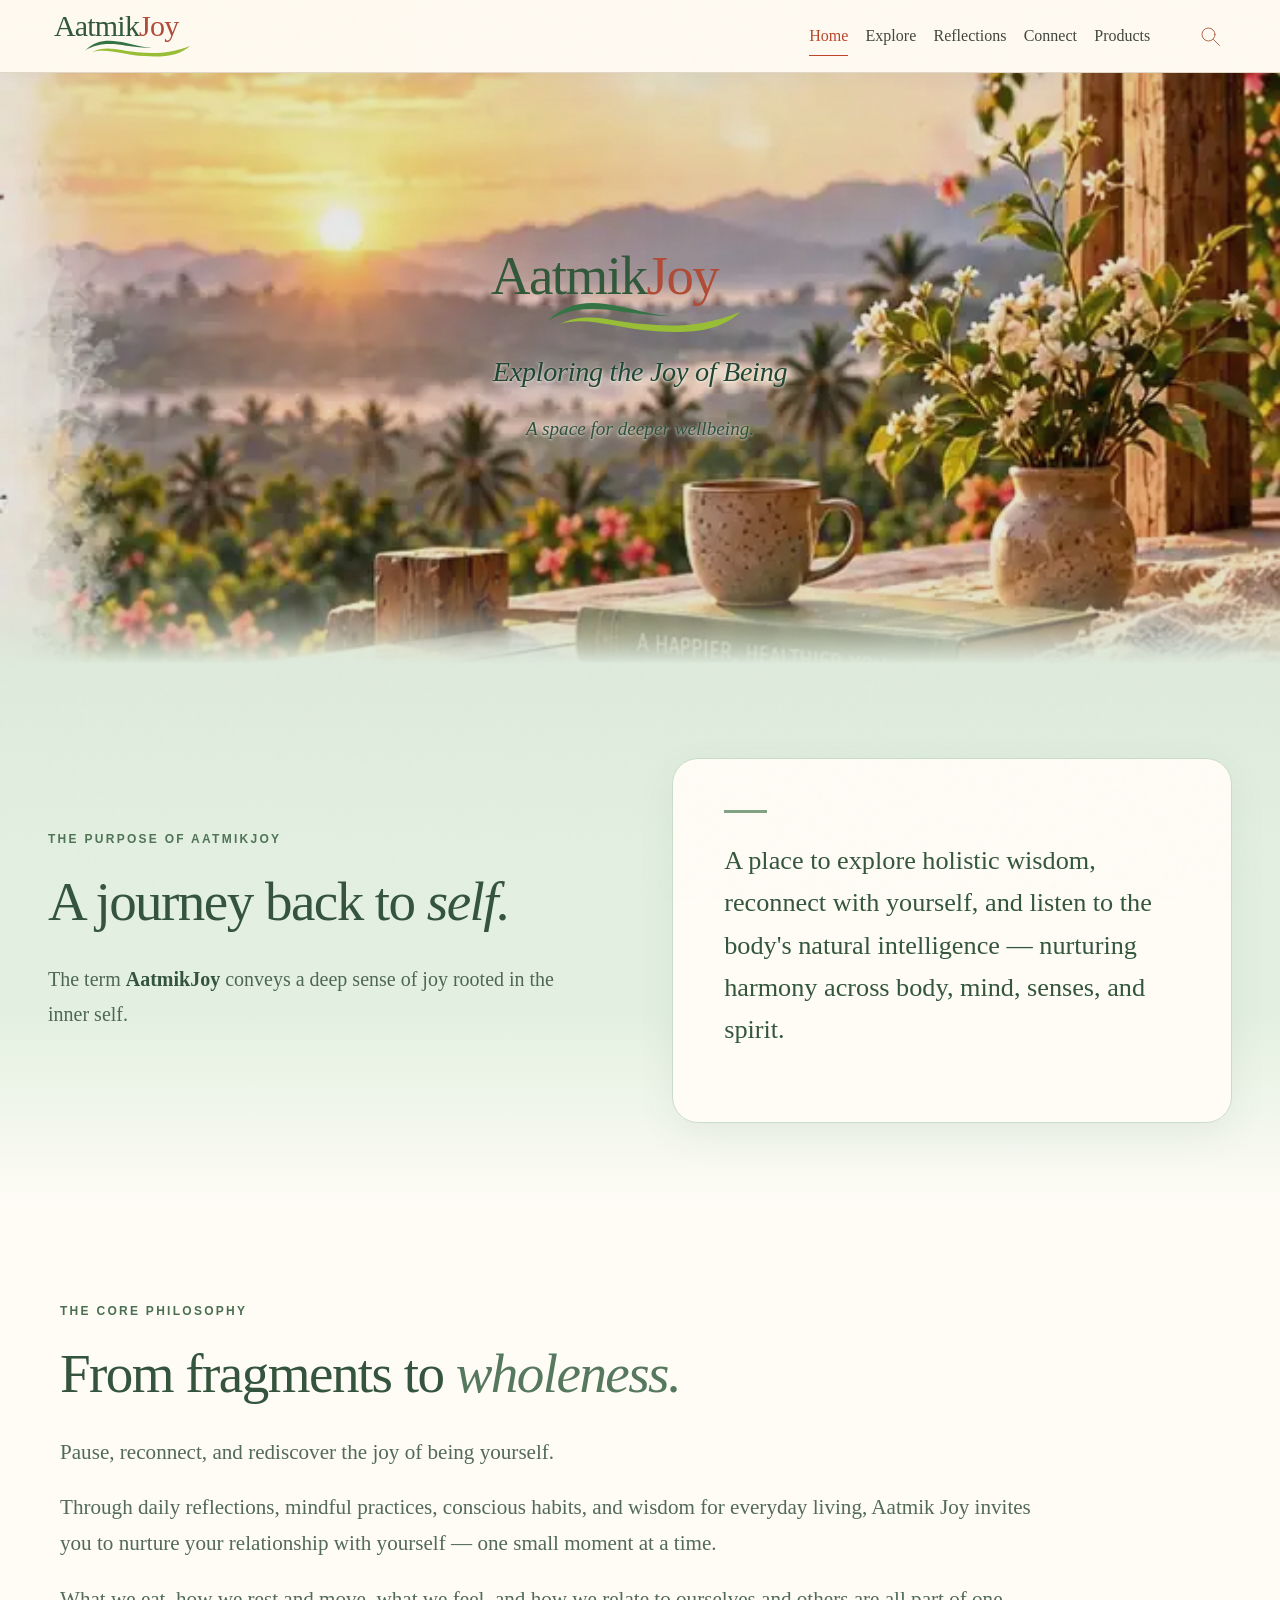
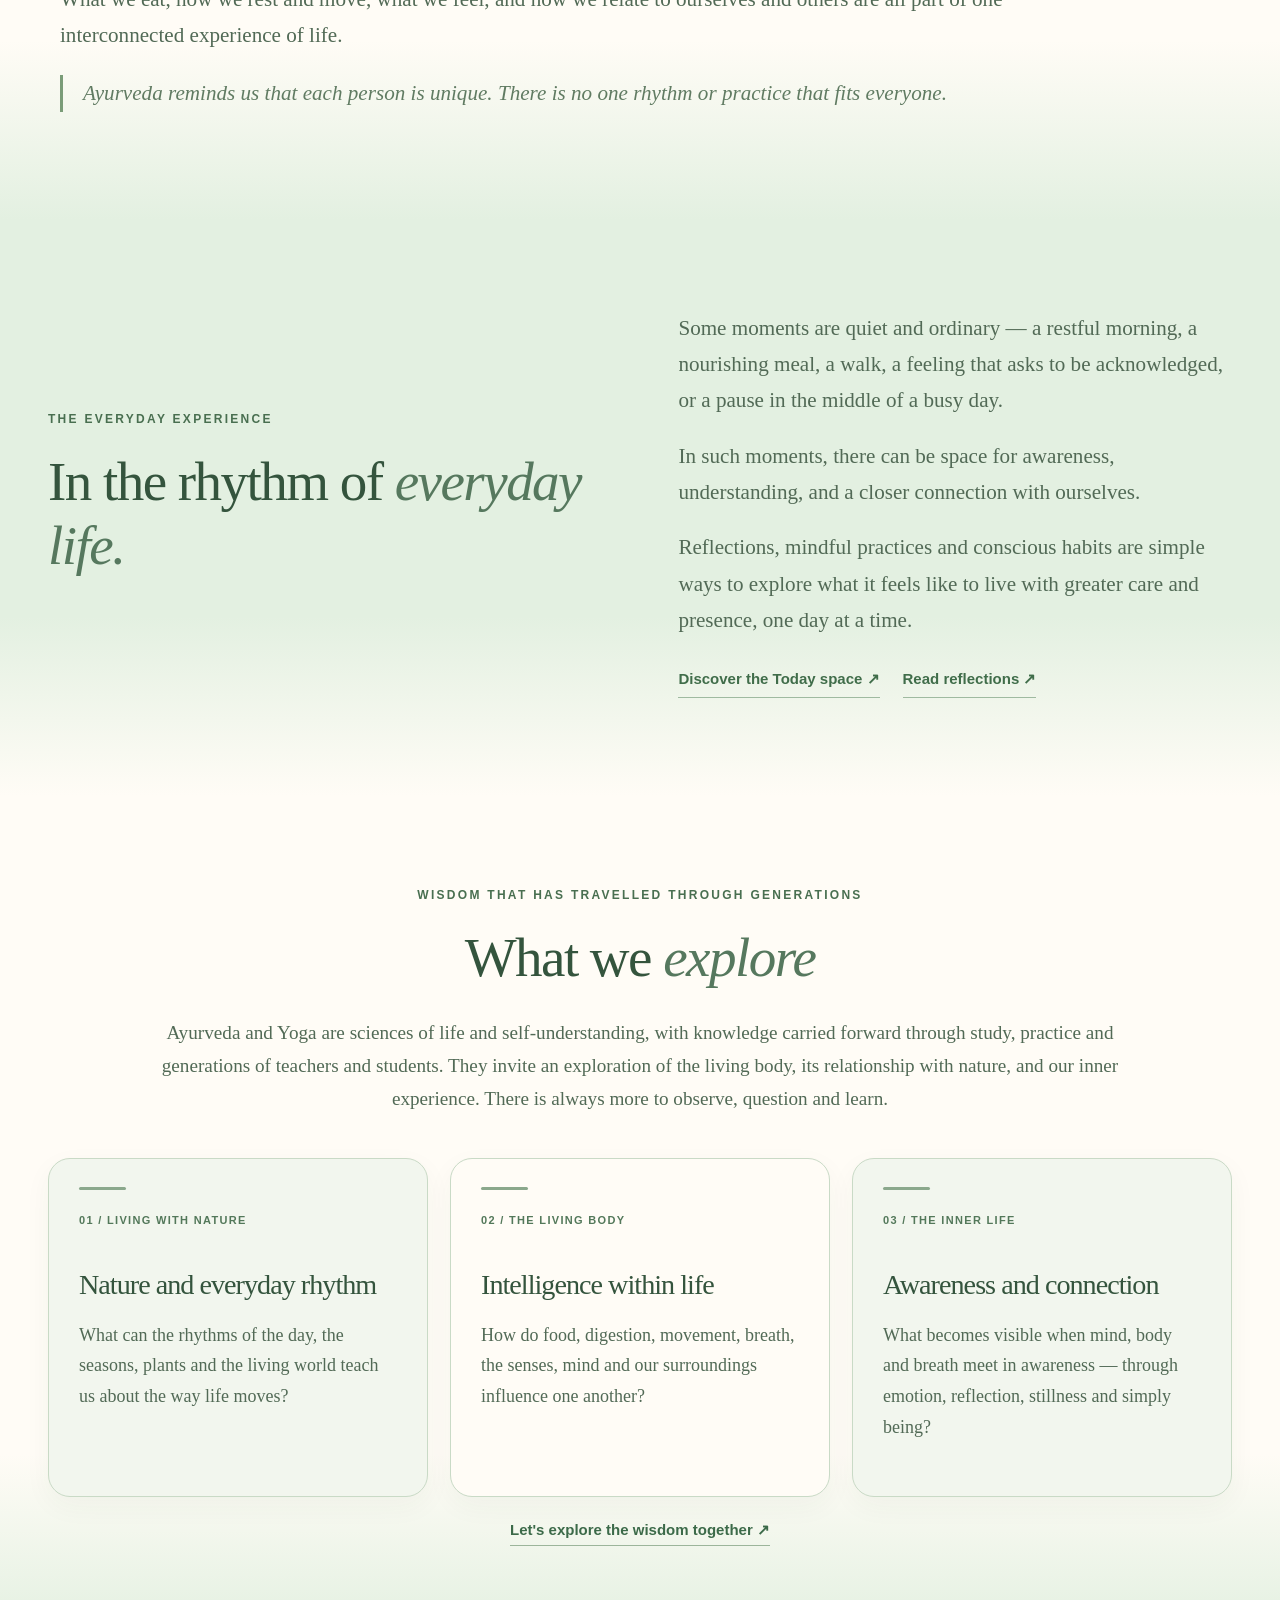
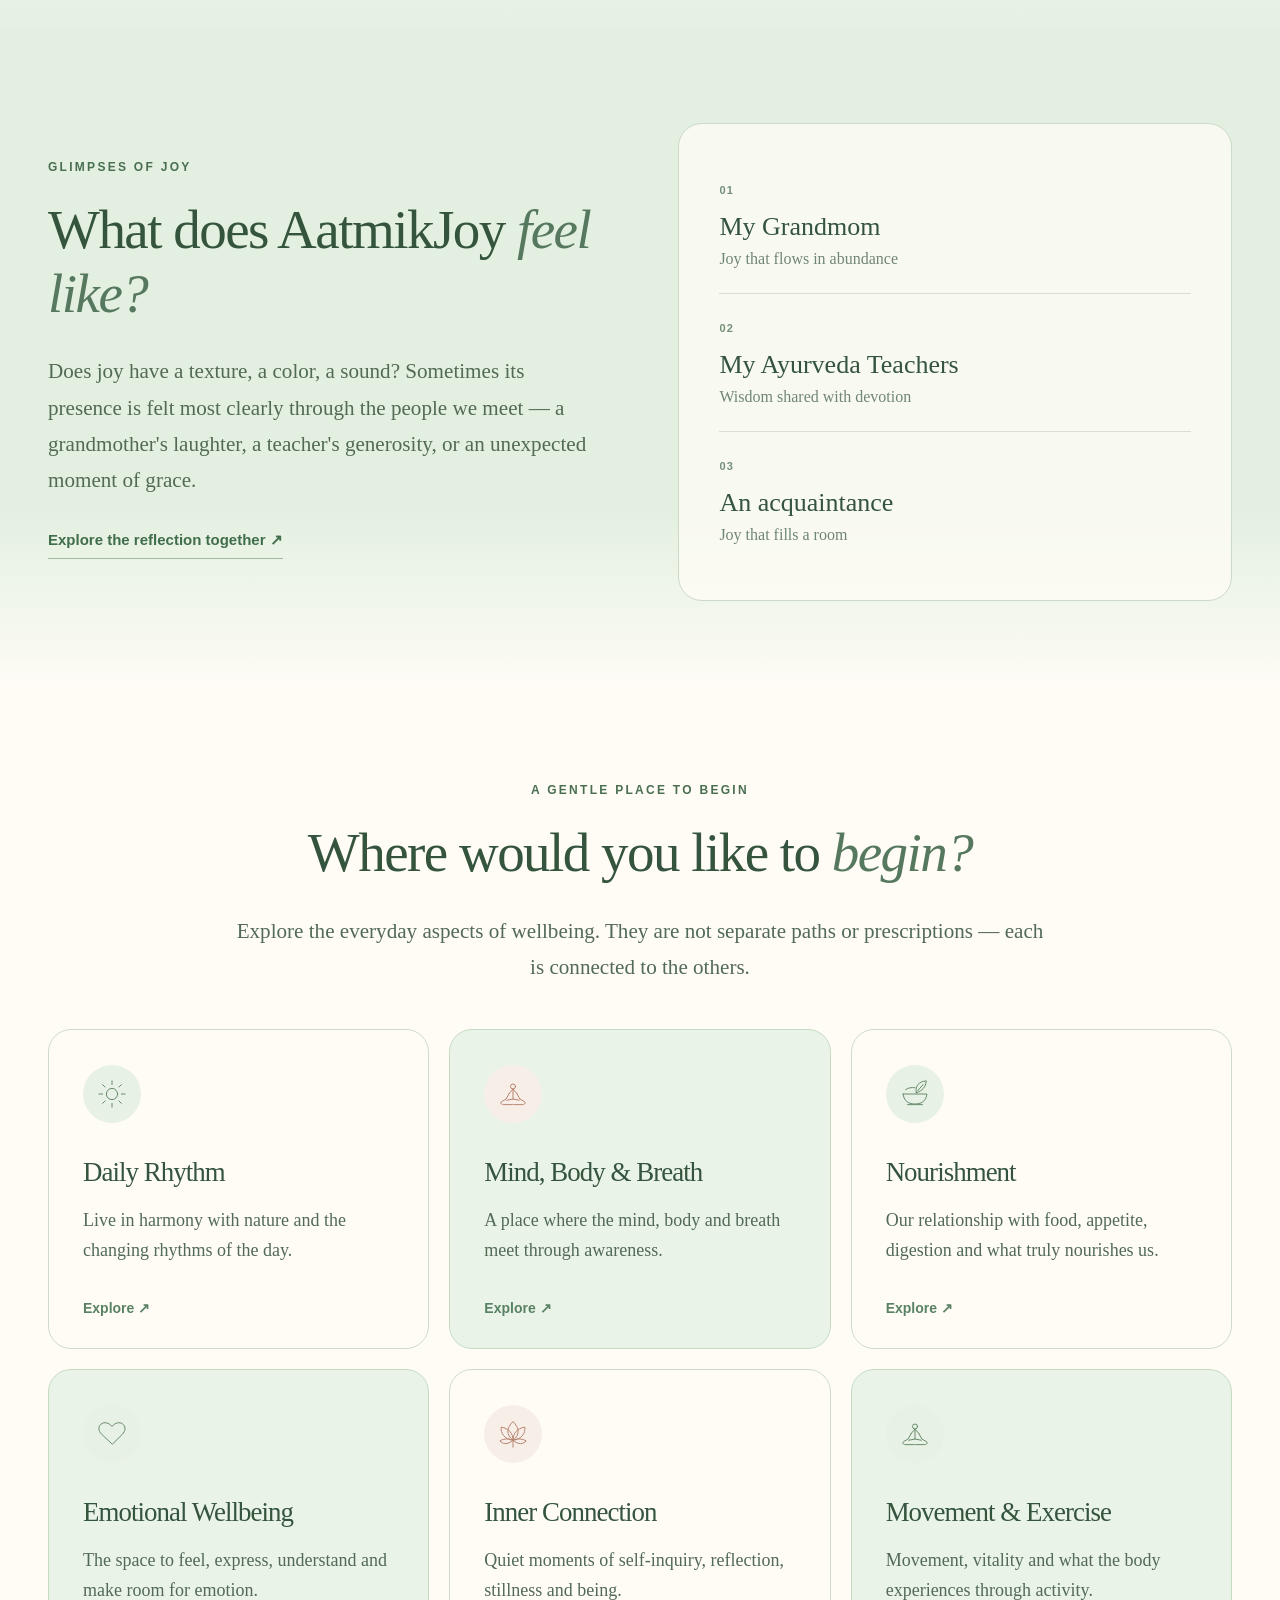
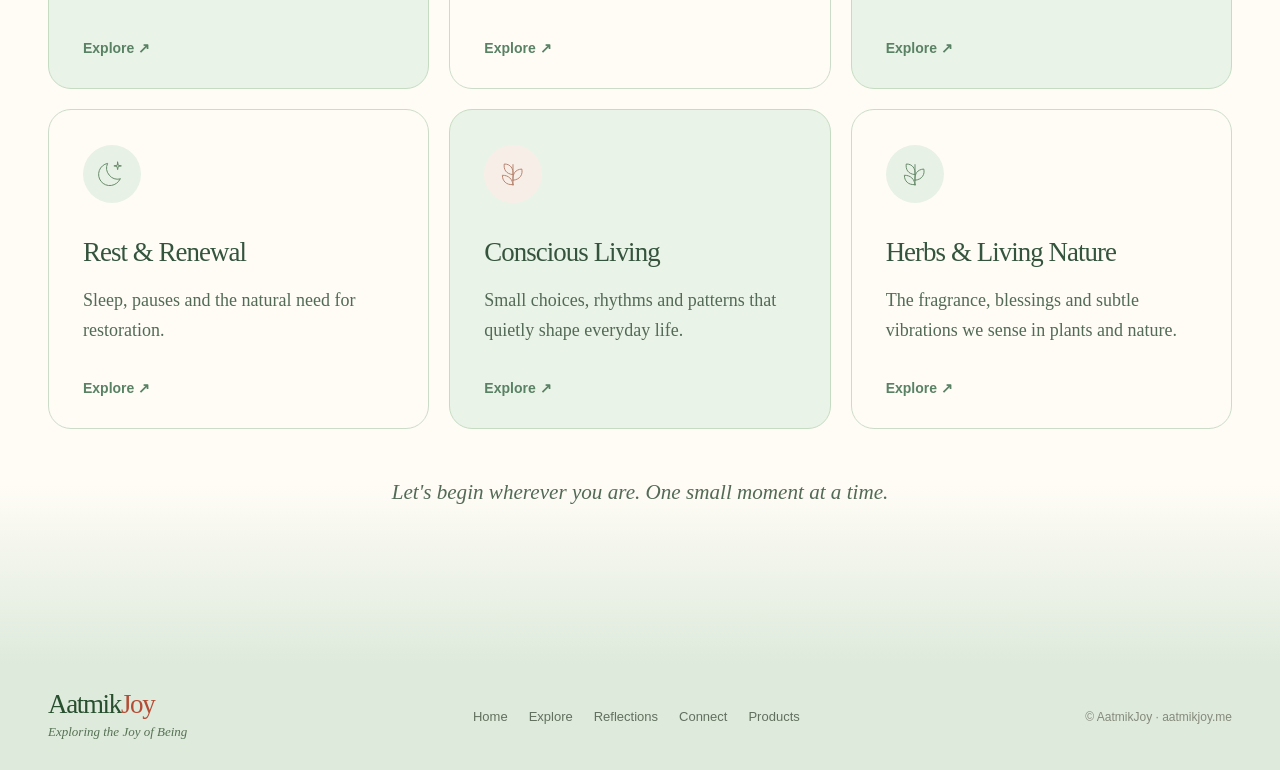
==== index.html @ 2cedde55 "Load balanced hero exposure and alternating cards in preview" ====
<!DOCTYPE html>

<html lang="en"><head>
<!-- Revision 3: original theme, spacious sections, gently softened imagery. --><meta charset="utf-8"/><meta content="width=device-width, initial-scale=1" name="viewport"/><meta content="#F1E6D8" name="theme-color"/><meta content="Aatmik Joy - Exploring the Joy of Being. Reflections and connections through Ayurveda, Yoga, nourishment, daily rhythm and inner inquiry." name="description"/><title>Aatmik Joy | Exploring the Joy of Being</title><link href="assets/images/aatmikjoy-symbol-bright.webp" rel="icon" type="image/webp"/><link href="assets/styles.css" rel="stylesheet"/><link href="assets/theme-warm.css" rel="stylesheet"/><link href="assets/today.css?v=studio-20261111-v1" rel="stylesheet"/><link href="assets/home-refresh.css" rel="stylesheet"/><link href="assets/editorial-v7.css?v=20261119-balanced-hero-alt-cards" rel="stylesheet"/>
</head>
<body><svg aria-hidden="true" class="svg-library" xmlns="http://www.w3.org/2000/svg"><defs><symbol id="i-sun" viewbox="0 0 48 48"><circle cx="24" cy="24" r="9"></circle><path d="M24 3v6m0 30v6M3 24h6m30 0h6M9 9l4 4m22 22 4 4M9 39l4-4m22-22 4-4"></path></symbol><symbol id="i-leaf" viewbox="0 0 48 48"><path d="M24 42V9m0 16c-12-1-15-9-14-17 10 0 15 7 14 17Zm0 9c12-1 16-10 14-18-10 1-15 7-14 18Zm0 7C13 42 7 35 7 26c10 0 16 6 17 15Z"></path></symbol><symbol id="i-yoga" viewbox="0 0 48 48"><circle cx="24" cy="12" r="4"></circle><path d="m18 23 6-7 6 7m-6-7v16m-6-9-5 9-7 4c-3 2-1 5 3 5h14m7-18 5 9 7 4c3 2 1 5-3 5H25m-11-7 10-2 10 2"></path></symbol><symbol id="i-food" viewbox="0 0 48 48"><path d="M5 24h38c-1 10-7 16-19 16S6 34 5 24Zm7 17h24M26 22c-2-11 4-18 16-19-1 10-6 16-16 19Zm2-3 9-10M9 17c4-3 10-4 15-3"></path></symbol><symbol id="i-heart" viewbox="0 0 48 48"><path d="M24 40 7 24C-5 11 13-2 24 12 35-2 53 11 41 24Z"></path></symbol><symbol id="i-lotus" viewbox="0 0 48 48"><path d="M24 34C12 25 14 14 24 4c10 10 12 21 0 30Zm0 0C10 33 4 22 5 13c12 2 19 9 19 21Zm0 0c14-1 20-12 19-21-12 2-19 9-19 21Zm0 0c-9 8-17 6-21 1 7-4 15-4 21-1Zm0 0c9 8 17 6 21 1-7-4-15-4-21-1Zm0 0v11"></path></symbol><symbol id="i-moon" viewbox="0 0 48 48"><path d="M37 32A18 18 0 0 1 17 7a18 18 0 1 0 20 25Z"></path><path d="m33 5 1 5 5 1-5 1-1 5-1-5-5-1 5-1Z"></path></symbol><symbol id="i-arrow" viewbox="0 0 48 48"><path d="M8 24h30M28 14l10 10-10 10"></path></symbol><symbol id="i-chevron" viewbox="0 0 48 48"><path d="m18 10 14 14-14 14"></path></symbol><symbol id="i-search" viewbox="0 0 48 48"><circle cx="21" cy="21" r="13"></circle><path d="m31 31 12 12"></path></symbol><symbol id="i-close" viewbox="0 0 48 48"><path d="m12 12 24 24M36 12 12 36"></path></symbol><symbol id="i-menu" viewbox="0 0 48 48"><path d="M7 13h34M7 24h34M7 35h34"></path></symbol><symbol id="i-check" viewbox="0 0 48 48"><path d="m10 25 9 9 20-20"></path></symbol><symbol id="i-user" viewbox="0 0 48 48"><circle cx="24" cy="14" r="8"></circle><path d="M7 43c0-12 6-19 17-19s17 7 17 19Z"></path></symbol><symbol id="i-form" viewbox="0 0 48 48"><path d="M11 4h20l8 8v32H11Zm19 0v10h9M18 22h14M18 29h14M18 36h9"></path></symbol><symbol id="i-mail" viewbox="0 0 48 48"><rect height="28" rx="4" width="38" x="5" y="10"></rect><path d="m6 13 18 14 18-14"></path></symbol><symbol id="i-lock" viewbox="0 0 48 48"><rect height="22" rx="4" width="28" x="10" y="21"></rect><path d="M16 21V13a8 8 0 0 1 16 0v8M24 30v6"></path></symbol><symbol id="i-book" viewbox="0 0 48 48"><path d="M24 12C17 6 9 6 4 8v30c8-2 14-1 20 4 6-5 12-6 20-4V8c-5-2-13-2-20 4Zm0 0v30"></path></symbol><symbol id="i-external" viewbox="0 0 48 48"><path d="M27 6h15v15M42 6 22 26M21 8H9v32h32V28"></path></symbol><symbol id="i-info" viewbox="0 0 48 48"><circle cx="24" cy="24" r="19"></circle><path d="M24 22v12M24 14v1"></path></symbol><symbol id="i-logout" viewbox="0 0 48 48"><path d="M20 7H8v34h12M17 24h26M33 14l10 10-10 10"></path></symbol></defs></svg><a class="skip-link" href="#main-content">Skip to content</a>
<header class="site-header"><div class="header-inner wrap"><a aria-label="AatmikJoy, home" class="brand brand-exact" href="#/home"><img alt="AatmikJoy" height="171" src="assets/images/aatmikjoy-wordmark-waves.svg" width="530"/></a><nav aria-label="Main navigation" class="primary-nav" id="primary-nav">
<a aria-current="page" data-nav="home" href="#/home">Home</a>

<a data-nav="explore" href="#/explore">Explore</a>
<a data-nav="reflections" href="#/reflections">Reflections</a>
<a data-nav="connect" href="#/connect">Connect</a>
<a data-nav="products" href="#/products">Products</a>

</nav><div class="header-actions"><button aria-label="Search website" class="icon-button" id="open-site-search"><svg aria-hidden="true" class="icon" viewbox="0 0 48 48"><use href="#i-search"></use></svg></button><button aria-controls="primary-nav" aria-expanded="false" aria-label="Open menu" class="icon-button menu-toggle" id="menu-toggle"><svg aria-hidden="true" class="icon" viewbox="0 0 48 48"><use href="#i-menu"></use></svg></button></div></div></header>
<main id="main-content" tabindex="-1">
<section class="page" data-page="home" id="page-home">
<div class="home-hero home-purpose-hero home-v8-hero"><div class="hero-scene" role="img" aria-label="Watercolor sunrise above hills, flowers and plants by an open veranda"></div><div class="wrap hero-layout"><div class="hero-copy aj-centered-hero"><img class="aj-hero-logo" src="assets/images/aatmikjoy-wordmark-waves.svg" alt="AatmikJoy" width="530" height="171"/><h1 class="new-home-headline" tabindex="-1">Exploring the Joy of Being</h1><p class="hero-description">A space for deeper wellbeing.</p></div></div></div>
<section aria-labelledby="home-purpose-title" class="home-v8-intent aj-home-chapter"><div class="wrap home-v8-intent-layout"><div class="home-v8-intent-heading"><p class="eyebrow">THE PURPOSE OF AATMIKJOY</p><h2 id="home-purpose-title">A journey back to <em>self.</em></h2><p class="aj-purpose-definition">The term <strong>AatmikJoy</strong> conveys a deep sense of joy rooted in the inner self.</p></div><div class="home-v8-statement"><p class="home-v8-purpose-quote">A place to explore holistic wisdom, reconnect with yourself, and listen to the body's natural intelligence — nurturing harmony across body, mind, senses, and spirit.</p></div></div></section>
<section aria-labelledby="home-wholeness-title" class="home-v9-philosophy aj-home-chapter"><div class="wrap home-v9-panel-wrap"><article class="home-v9-panel"><p class="eyebrow">THE CORE PHILOSOPHY</p><h2 id="home-wholeness-title">From fragments to <em>wholeness.</em></h2><p>Pause, reconnect, and rediscover the joy of being yourself.</p><p>Through daily reflections, mindful practices, conscious habits, and wisdom for everyday living, Aatmik Joy invites you to nurture your relationship with yourself — one small moment at a time.</p><p>What we eat, how we rest and move, what we feel, and how we relate to ourselves and others are all part of one interconnected experience of life.</p><p class="home-chapter-note">Ayurveda reminds us that each person is unique. There is no one rhythm or practice that fits everyone.</p></article></div></section>
<section aria-labelledby="home-everyday-title" class="aj-home-everyday aj-home-chapter"><div class="wrap aj-everyday-layout"><div><p class="eyebrow">THE EVERYDAY EXPERIENCE</p><h2 id="home-everyday-title">In the rhythm of <em>everyday life.</em></h2></div><div class="aj-everyday-copy"><p>Some moments are quiet and ordinary — a restful morning, a nourishing meal, a walk, a feeling that asks to be acknowledged, or a pause in the middle of a busy day.</p><p>In such moments, there can be space for awareness, understanding, and a closer connection with ourselves.</p><p>Reflections, mindful practices and conscious habits are simple ways to explore what it feels like to live with greater care and presence, one day at a time.</p><a class="subtle-text-link" href="#/products">Discover the Today space ↗</a><a class="subtle-text-link" href="#/reflections">Read reflections ↗</a></div></div></section>
<section aria-labelledby="home-wisdom-title" class="home-v8-themes aj-home-chapter aj-wisdom-panels"><div class="wrap"><div class="home-v8-themes-heading"><p class="eyebrow">WISDOM THAT HAS TRAVELLED THROUGH GENERATIONS</p><h2 id="home-wisdom-title">What we <em>explore</em></h2><p>Ayurveda and Yoga are sciences of life and self-understanding, with knowledge carried forward through study, practice and generations of teachers and students. They invite an exploration of the living body, its relationship with nature, and our inner experience. There is always more to observe, question and learn.</p></div><div class="home-v8-themes-grid aj-wisdom-grid">
<article class="home-v8-theme"><span class="home-v8-theme-number">01 / LIVING WITH NATURE</span><h3>Nature and everyday rhythm</h3><p>What can the rhythms of the day, the seasons, plants and the living world teach us about the way life moves?</p></article>
<article class="home-v8-theme"><span class="home-v8-theme-number">02 / THE LIVING BODY</span><h3>Intelligence within life</h3><p>How do food, digestion, movement, breath, the senses, mind and our surroundings influence one another?</p></article>
<article class="home-v8-theme"><span class="home-v8-theme-number">03 / THE INNER LIFE</span><h3>Awareness and connection</h3><p>What becomes visible when mind, body and breath meet in awareness — through emotion, reflection, stillness and simply being?</p></article>
</div><div class="aj-wisdom-next"><a href="#/explore">Let's explore the wisdom together ↗</a></div></div></section>
<section aria-labelledby="home-glimpses-title" class="aj-home-glimpses aj-home-chapter"><div class="wrap aj-glimpses-layout"><div><p class="eyebrow">GLIMPSES OF JOY</p><h2 id="home-glimpses-title">What does AatmikJoy <em>feel like?</em></h2><p>Does joy have a texture, a color, a sound? Sometimes its presence is felt most clearly through the people we meet — a grandmother's laughter, a teacher's generosity, or an unexpected moment of grace.</p><a class="subtle-text-link" href="reflections/what-is-aatmikjoy/">Explore the reflection together ↗</a></div><div class="aj-glimpses-mini"><div><span>01</span><p>My Grandmom</p><small>Joy that flows in abundance</small></div><div><span>02</span><p>My Ayurveda Teachers</p><small>Wisdom shared with devotion</small></div><div><span>03</span><p>An acquaintance</p><small>Joy that fills a room</small></div></div></div></section>
<section aria-labelledby="home-begin-title" class="aj-home-begin aj-home-chapter"><div class="wrap"><div class="aj-begin-heading"><p class="eyebrow">A GENTLE PLACE TO BEGIN</p><h2 id="home-begin-title">Where would you like to <em>begin?</em></h2><p>Explore the everyday aspects of wellbeing. They are not separate paths or prescriptions — each is connected to the others.</p></div><div class="aj-dimension-grid"><a class="aj-dimension aj-dimension-link" href="#/explore/ayurveda" aria-label="Explore Daily Rhythm"><span class="aj-dimension-mark"><svg aria-hidden="true" class="icon" viewBox="0 0 48 48"><use href="#i-sun"></use></svg></span><h3>Daily Rhythm</h3><p>Live in harmony with nature and the changing rhythms of the day.</p><span class="aj-card-open">Explore ↗</span></a><a class="aj-dimension aj-dimension-link" href="#/explore/centering" aria-label="Explore Mind, Body &amp; Breath"><span class="aj-dimension-mark"><svg aria-hidden="true" class="icon" viewBox="0 0 48 48"><use href="#i-yoga"></use></svg></span><h3>Mind, Body & Breath</h3><p>A place where the mind, body and breath meet through awareness.</p><span class="aj-card-open">Explore ↗</span></a><a class="aj-dimension aj-dimension-link" href="#/explore/nutrition" aria-label="Explore Nourishment"><span class="aj-dimension-mark"><svg aria-hidden="true" class="icon" viewBox="0 0 48 48"><use href="#i-food"></use></svg></span><h3>Nourishment</h3><p>Our relationship with food, appetite, digestion and what truly nourishes us.</p><span class="aj-card-open">Explore ↗</span></a><a class="aj-dimension aj-dimension-link" href="#/explore/psychology" aria-label="Explore Emotional Wellbeing"><span class="aj-dimension-mark"><svg aria-hidden="true" class="icon" viewBox="0 0 48 48"><use href="#i-heart"></use></svg></span><h3>Emotional Wellbeing</h3><p>The space to feel, express, understand and make room for emotion.</p><span class="aj-card-open">Explore ↗</span></a><a class="aj-dimension aj-dimension-link" href="#/explore/yoga" aria-label="Explore Inner Connection"><span class="aj-dimension-mark"><svg aria-hidden="true" class="icon" viewBox="0 0 48 48"><use href="#i-lotus"></use></svg></span><h3>Inner Connection</h3><p>Quiet moments of self-inquiry, reflection, stillness and being.</p><span class="aj-card-open">Explore ↗</span></a><a class="aj-dimension aj-dimension-link" href="#/explore/yoga-therapy" aria-label="Explore Movement &amp; Exercise"><span class="aj-dimension-mark"><svg aria-hidden="true" class="icon" viewBox="0 0 48 48"><use href="#i-yoga"></use></svg></span><h3>Movement & Exercise</h3><p>Movement, vitality and what the body experiences through activity.</p><span class="aj-card-open">Explore ↗</span></a><a class="aj-dimension aj-dimension-link" href="#/explore/centering" aria-label="Explore Rest &amp; Renewal"><span class="aj-dimension-mark"><svg aria-hidden="true" class="icon" viewBox="0 0 48 48"><use href="#i-moon"></use></svg></span><h3>Rest & Renewal</h3><p>Sleep, pauses and the natural need for restoration.</p><span class="aj-card-open">Explore ↗</span></a><a class="aj-dimension aj-dimension-link" href="#/explore/ayurveda" aria-label="Explore Conscious Living"><span class="aj-dimension-mark"><svg aria-hidden="true" class="icon" viewBox="0 0 48 48"><use href="#i-leaf"></use></svg></span><h3>Conscious Living</h3><p>Small choices, rhythms and patterns that quietly shape everyday life.</p><span class="aj-card-open">Explore ↗</span></a><a class="aj-dimension aj-dimension-link" href="#/explore/herbs" aria-label="Explore Herbs &amp; Living Nature"><span class="aj-dimension-mark"><svg aria-hidden="true" class="icon" viewBox="0 0 48 48"><use href="#i-leaf"></use></svg></span><h3>Herbs & Living Nature</h3><p>The fragrance, blessings and subtle vibrations we sense in plants and nature.</p><span class="aj-card-open">Explore ↗</span></a></div><p class="aj-end-note">Let's begin wherever you are. One small moment at a time.</p></div></section>
</section>
<section class="page" data-page="today" id="page-today" hidden>
<div class="wrap aj-today">
<header class="aj-today-head"><div><p class="aj-kicker">A SMALL MOMENT TO RETURN TO YOURSELF</p><h1 tabindex="-1">Today, <em>in your own rhythm.</em></h1><div class="aj-today-waves" aria-hidden="true"><img src="assets/images/aatmikjoy-waves-mark.svg" alt="" width="150" height="28"/></div><p>Notice what you need. Choose one small act of care. Begin again whenever you like.</p></div><time id="today-date"></time></header>
<div class="aj-daily" aria-label="Your daily pause">
<article><span>A THOUGHT FOR TODAY</span><p id="today-thought">Rest is part of living, not a reward for finishing.</p></article>
<article><span>AN AFFIRMATION</span><p id="today-affirmation">I have permission to pause.</p></article>
<article><span>A JOURNAL INVITATION</span><p id="today-prompt">Where might you allow yourself more ease?</p></article>
</div>
<aside class="aj-wisdom" aria-label="Wisdom from Ayurveda and Yoga"><span id="today-learning-label">YOGA · ABHYASA</span><p id="today-learning-text">Return to a small practice with patience.</p></aside>
<div class="aj-studio">
<section class="aj-pane aj-choose" aria-labelledby="sanctuary-title">
<div class="aj-pane-head"><span class="aj-step">01 · CHOOSE</span><h2 id="sanctuary-title">My moments today</h2><p>Build your own quiet rhythm.</p></div>
<div class="aj-quick"><span>QUICKLY ADD A PRACTICE</span>
<button type="button" data-care-example="meditation">+ Meditation <small>3 min</small></button>
<button type="button" data-care-example="eyes">+ Eye rest <small>3 min</small></button>
<button type="button" data-care-example="nostril">+ Alternate-nostril breathing <small>5 min</small></button>
</div>
<ul id="care-list" class="aj-moment-list" aria-label="Your chosen practices"></ul>
<p id="care-feedback" class="aj-care-status" role="status" aria-live="polite"></p>
<details id="today-add-drawer" class="aj-add-drawer"><summary>＋ Add another practice</summary>
<div class="aj-add-body">
<div class="aj-idea-tabs" role="group" aria-label="Practice ideas">
<button type="button" class="is-active" data-idea-tab="inner" aria-pressed="true">Connect Within</button>
<button type="button" data-idea-tab="nature" aria-pressed="false">Nature's rhythm</button>
<button type="button" data-idea-tab="own" aria-pressed="false">My own</button>
</div>
<div class="aj-idea-panel" id="today-panel-inner"><p>Little ways to return to yourself.</p><div class="aj-idea-list">
<button type="button" data-care-example="breaths">Mindful breaths · 2 min ＋</button>
<button type="button" data-care-example="feelings">Emotional check-in · 2 min ＋</button>
<button type="button" data-care-example="movement">Mindful movement · 5 min ＋</button>
<button type="button" data-care-example="gratitude">Gratitude · 2 min ＋</button>
<button type="button" data-care-example="inquiry">Inner inquiry · 5 min ＋</button>
</div></div>
<div class="aj-idea-panel" id="today-panel-nature" hidden><p>Ayurvedic-inspired rhythms—adapt to your own needs.</p><div class="aj-idea-list">
<button type="button" data-care-example="wake">Rise with the morning ＋</button>
<button type="button" data-care-example="meals">Enjoy regular meals ＋</button>
<button type="button" data-care-example="water">Stay hydrated ＋</button>
<button type="button" data-care-example="daylight">Daylight pause · 10 min ＋</button>
<button type="button" data-care-example="sleep">Evening wind-down ＋</button>
</div></div>
<div class="aj-idea-panel" id="today-panel-own" hidden><p>Add a personal practice with a timer, or a daily intention.</p>
<form id="care-form" class="aj-custom-form">
<label>Practice<input id="care-name" required maxlength="90" placeholder="e.g., Mindful walking"></label>
<div class="aj-custom-fields"><label>Track by<select id="care-kind"><option value="minutes">Minutes (timer)</option><option value="times">Times / intention</option></select></label><label>Goal<input id="care-target" type="number" min="1" max="90" value="3" required></label><label>When<select id="care-when"><option>Anytime</option><option>Morning</option><option>Midday</option><option>Evening</option><option>Throughout the day</option></select></label></div>
<button type="submit" class="aj-btn aj-primary">Add to my moments</button>
</form></div></div></details>
<div class="aj-plan-foot"><span id="care-progress" aria-live="polite">Start with one small moment.</span><details><summary>Plan options</summary><button type="button" id="care-export">Export plan</button><button type="button" id="care-reset">Reset today's check-ins</button></details></div>
</section>
<section class="aj-pane aj-focus" aria-labelledby="focus-practice-title">
<div class="aj-pane-head"><span class="aj-step">02 · PAUSE &amp; CENTER</span><h2 id="focus-practice-title">Choose a moment</h2><p id="focus-practice-description">Add a practice to make a little space for yourself.</p></div>
<div id="focus-ring" class="aj-ring" style="--aj-progress:0%"><div class="aj-ring-inner"><div id="focus-timer" role="timer" aria-label="Time remaining">03:00</div><span id="focus-timer-state">Ready when you are</span></div></div>
<p id="focus-nudge" class="aj-focus-message" role="status" aria-live="polite">Nothing to accomplish. Simply arrive.</p>
<div class="aj-timer-actions"><button type="button" id="focus-toggle" class="aj-btn aj-primary" disabled>Start practice</button><button type="button" id="focus-reset" class="aj-btn aj-outline" disabled>Reset</button></div>
<div class="aj-timer-options"><label><input id="focus-midway" type="checkbox" checked> Midway nudge</label><label><input id="focus-sound" type="checkbox" checked> Ending sound</label></div>
<p class="aj-tiny">Gentle sounds and timers work while this page stays open. Sound depends on your browser settings.</p>
<a class="aj-more-link" href="#/paths/inner">More centering practices →</a>
</section>
<section class="aj-pane aj-emotions" aria-labelledby="emotion-title">
<div class="aj-pane-head"><span class="aj-step">03 · FEEL &amp; RELEASE</span><h2 id="emotion-title">What is here right now?</h2><p>Give a feeling some words, without needing to fix it.</p></div>
<div class="aj-feelings" role="group" aria-label="A feeling I notice">
<button type="button" data-feeling="Restless" aria-pressed="false">Restless</button><button type="button" data-feeling="Sad" aria-pressed="false">Sad</button><button type="button" data-feeling="Frustrated" aria-pressed="false">Frustrated</button><button type="button" data-feeling="Overwhelmed" aria-pressed="false">Overwhelmed</button><button type="button" data-feeling="Grateful" aria-pressed="false">Grateful</button><button type="button" data-feeling="Unsure" aria-pressed="false">Unsure</button>
</div>
<label class="aj-field-title" for="release-text">Let it out, just for this moment</label><textarea id="release-text" rows="4" maxlength="4000" placeholder="Right now, I feel…"></textarea>
<div class="aj-flush-actions"><button type="button" id="release-flush" class="aj-btn aj-plum">↝ Flush this thought</button><span>Not saved or sent</span></div>
<p id="release-status" class="aj-release-status" role="status" aria-live="polite"></p>
<div class="aj-emotion-nudge"><span class="aj-step">EMOTIONAL WORK · A SEPARATE NUDGE</span><h3>Meet it with curiosity</h3>
<p id="emotion-nudge" role="status" aria-live="polite">Where do I notice this feeling in my body?</p>
<button type="button" id="emotion-next">Another gentle prompt ↻</button>
<label><input type="checkbox" id="emotion-auto"> A new prompt every minute while I reflect</label>
<p id="emotion-nudge-status">Off by default; prompts appear here, not as notifications.</p>
</div>
<p class="aj-tiny">Flushing clears only this temporary note, not your emotions or journal. If this feels overwhelming, pause and reach out for support.</p>
</section>
</div>
<section class="aj-journal" aria-labelledby="today-journal-title">
<div><span class="aj-step">A LITTLE SPACE TO WRITE</span><h2 id="today-journal-title">A reflection to keep</h2><p id="today-journal-question">What would you like to listen to within yourself today?</p></div>
<div><label class="sr-only" for="today-journal">Your private reflection</label><textarea id="today-journal" rows="3" placeholder="Write a few words for yourself..."></textarea><div class="aj-journal-foot"><span id="journal-status">Saved only in this browser; other people using this device may see it.</span><button type="button" id="journal-export">Export reflection</button></div></div>
</section>
<details class="aj-learn"><summary><span><strong>Small changes, lasting rhythms</strong><small>Ayurveda, Yoga and a gentle 21-day beginning</small></span><span>＋</span></summary>
<div class="aj-learn-body">
<p><strong>Dinacharya</strong> in Ayurveda invites awareness of waking, food, movement and rest. <strong>Abhyasa</strong> (steady practice) and <strong>svadhyaya</strong> (self-study) in Yoga invite consistency and curiosity.</p>
<p>Give one small change three weeks or longer to explore, without expecting a habit to form automatically after 21 days. If you miss a day, return with kindness.</p>
<div class="aj-learn-steps"><p><strong>Days 1–7 · Notice</strong><span>Observe patterns without judgment.</span></p><p><strong>Days 8–14 · Return</strong><span>Repeat one manageable practice.</span></p><p><strong>Days 15–21 · Reflect</strong><span>Keep, adapt or release what you learned.</span></p></div>
<p>Changing many routines overnight may be hard to sustain. Sudden lifestyle changes do not generally put the body into “shock.” Abruptly stopping certain medicines or regular heavy alcohol use, however, can cause dangerous withdrawal; seek medical guidance for those changes.</p>
</div></details>
</div></section>
<section class="page aj-editorial-page" data-page="explore" id="page-explore" hidden><div class="aj-editorial-hero aj-unified-hero"><div class="wrap"><p class="eyebrow">EXPLORE · WISDOM & PRACTICE</p><h1 tabindex="-1">What can we <em>explore?</em></h1><div class="aj-intro-waves" aria-hidden="true"><img src="assets/images/aatmikjoy-waves-mark.svg" alt="" width="184" height="34"/></div><p class="aj-intro-description">The questions are as old as life itself. Who are we? What keeps us in harmony with nature? How do the body, mind, breath and inner self relate to one another?</p><p>Ayurveda and Yoga are profound bodies of knowledge with their own foundations, disciplines and ways of inquiry. Within them are ways to understand health, consciousness and the art of living. Their wisdom can be encountered in study, everyday observation, reflection and practice.</p></div></div><section class="aj-explore-chapter ivory"><div class="wrap"><div class="aj-explore-chapter-heading"><h2>The wisdom of Ayurveda.</h2><p>Ayurveda begins with life itself — the individual, nature, the senses, the mind, the rhythms of the day and the changing seasons. Its study is not limited to food or remedies. It looks at the many relationships that shape a living being.</p></div><div class="aj-explore-topics"><details class="aj-explore-topic" id="explore-ayurveda"><summary><span class="topic-index">01</span><span><strong>Ayurvedic Wisdom</strong><small>Life, individuality, seasons and balance</small></span><span class="plus" aria-hidden="true">+</span></summary><div class="topic-body"><p>The science of Ayurveda invites a study of the individual within the wider rhythms of nature. Daily living, the senses, the environment, rest, digestion and the mind are seen in relationship rather than isolation.</p><p>One of its beautiful reminders is that no two people are the same. What feels supportive at one stage of life may change with another.</p><p class="topic-question">How do the rhythms of nature appear in our own everyday lives?</p></div></details><details class="aj-explore-topic" id="explore-nutrition"><summary><span class="topic-index">02</span><span><strong>Ayurvedic Nutrition</strong><small>Food, digestion and individual experience</small></span><span class="plus" aria-hidden="true">+</span></summary><div class="topic-body"><p>Food is more than a collection of ingredients or nutrients. Within Ayurvedic study, attention is given to the qualities of food, digestion, appetite, preparation, season, timing and the person receiving that nourishment.</p><p>It is an invitation to understand food with depth rather than reduce eating to a fixed list of rules.</p><p class="topic-question">When has a meal left you feeling genuinely nourished?</p></div></details><details class="aj-explore-topic" id="explore-herbs"><summary><span class="topic-index">03</span><span><strong>Herbs & the Living World</strong><small>Plants, traditional knowledge and felt connection</small></span><span class="plus" aria-hidden="true">+</span></summary><div class="topic-body"><p>Herbs have a rich place in Ayurvedic knowledge, with detailed traditional ways of understanding their qualities and uses. Plants also meet us in everyday life through fragrance, taste, memory, beauty and the feeling of being part of nature.</p><p>Sometimes the presence of a herb feels like a blessing — a quiet vibration or connection we experience personally. There is room here both for the traditional study of plants and for that sense of wonder.</p><p class="topic-question">Which plant or fragrance has stayed with you, and why?</p></div></details></div></div></section><section class="aj-explore-chapter sage"><div class="wrap"><div class="aj-explore-chapter-heading"><h2>The depth of Yoga.</h2><p>Yoga is much more than movement or postures. Its knowledge encompasses attention, breath, inner steadiness, discernment and the inquiry into the nature of the self.</p></div><div class="aj-explore-topics"><details class="aj-explore-topic" id="explore-yoga"><summary><span class="topic-index">04</span><span><strong>Yogic Wisdom</strong><small>Awareness, self-study and inner connection</small></span><span class="plus" aria-hidden="true">+</span></summary><div class="topic-body"><p>Yogic inquiry moves through the body, breath and mind toward a deeper experience of awareness. Practices such as self-study, meditation and focused attention sit within a much wider philosophical understanding of living and being.</p><p>It offers the possibility of noticing the mind rather than being carried by every passing thought.</p><p class="topic-question">What changes in the experience of a moment when awareness is present?</p></div></details><details class="aj-explore-topic" id="explore-yoga-therapy"><summary><span class="topic-index">05</span><span><strong>Yoga Therapy</strong><small>Individualized movement, breath and rest</small></span><span class="plus" aria-hidden="true">+</span></summary><div class="topic-body"><p>Yoga Therapy draws from the wider tools of Yoga and considers the person in front of the practice. Movement, breath, relaxation and attention may be adapted to individual capacities, circumstances and intentions.</p><p>Rather than everyone following the same sequence, the inquiry begins with understanding the individual.</p><p class="topic-question">How does movement or stillness feel when it respects the body as it is today?</p></div></details><details class="aj-explore-topic" id="explore-centering"><summary><span class="topic-index">06</span><span><strong>Centering Practices</strong><small>Mind, body and breath meeting in awareness</small></span><span class="plus" aria-hidden="true">+</span></summary><div class="topic-body"><p>There are many simple ways to return to the present: noticing a breath, sitting quietly, observing the senses, chanting, reflecting or resting in stillness.</p><p>At times, the mind, body and breath feel less like separate parts and more like one lived experience. Centering practices make room to notice this meeting place.</p><p class="topic-question">Where do mind, body and breath feel most connected for you?</p></div></details></div></div></section><section class="aj-explore-chapter ivory"><div class="wrap"><div class="aj-explore-chapter-heading"><h2>Mind, emotion & subtle experience.</h2><p>Why do certain thoughts return? What lies beneath an emotion? What happens when we listen with more attention? The inner world has always been a profound field of inquiry.</p></div><div class="aj-explore-topics"><details class="aj-explore-topic" id="explore-psychology"><summary><span class="topic-index">07</span><span><strong>Ayurvedic & Yogic Psychology</strong><small>The mind, senses, emotions and habitual patterns</small></span><span class="plus" aria-hidden="true">+</span></summary><div class="topic-body"><p>Ayurveda and Yoga each contain detailed teachings about the mind, the senses, tendencies, attention and the effects of our experiences. Their language and frameworks are distinct, yet both invite deep study of our inner life.</p><p>This area explores those teachings and their connection to lived experience. It is not the same as contemporary clinical psychology or psychiatric care.</p><p class="topic-question">What can be learned by observing a familiar pattern with curiosity?</p></div></details><details class="aj-explore-topic" id="explore-counselling"><summary><span class="topic-index">08</span><span><strong>Ayurvedic & Yogic Counselling</strong><small>Conversation, inquiry and self-understanding</small></span><span class="plus" aria-hidden="true">+</span></summary><div class="topic-body"><p>Conversations grounded in Ayurvedic and Yogic understandings can make space to reflect on thoughts, emotions, daily patterns and relationships with ourselves and the world.</p><p>The spirit is one of listening and inquiry, not someone else having all the answers. This form of reflective exploration is distinct from licensed mental-health treatment.</p><p class="topic-question">What opens up when an experience is listened to without judgment?</p></div></details><details class="aj-explore-topic" id="explore-energy"><summary><span class="topic-index">09</span><span><strong>Energy Work</strong><small>Subtle awareness, presence and experience</small></span><span class="plus" aria-hidden="true">+</span></summary><div class="topic-body"><p>Some approaches to energy work explore felt experiences of vitality, attention, intention and stillness. They may involve quiet presence, visualization, contemplative practices or forms of gentle touch.</p><p>These experiences carry personal and spiritual meanings for different people. They can be explored with openness and discernment, without presenting them as established medical treatments.</p><p class="topic-question">What does a moment of deep presence feel like in your own experience?</p></div></details></div></div></section><section class="aj-explore-ending"><div class="wrap"><p class="eyebrow">ONE LIFE · MANY CONNECTIONS</p><h2>Wisdom comes alive in <em>living.</em></h2><p>A meal, a conversation, a breath, a plant in the garden, a moment of rest — none of these belongs to only one part of life. The deeper exploration is of how everything meets within the living person.</p><p>These explorations share knowledge and lived experience, not individual medical or mental-health guidance.</p></div></section></section>
<section class="page aj-editorial-page" data-page="connect" id="page-connect" hidden><div class="aj-editorial-hero aj-unified-hero"><div class="wrap"><p class="eyebrow">A SPACE FOR CONVERSATION</p><h1 tabindex="-1">Connection begins with <em>curiosity.</em></h1><div class="aj-intro-waves" aria-hidden="true"><img src="assets/images/aatmikjoy-waves-mark.svg" alt="" width="184" height="34"/></div><p class="aj-intro-description">Questions, shared experiences and a willingness to listen can bring us a little closer to one another.</p></div></div><section class="aj-voice-section"><div class="wrap aj-voice-layout"><aside class="aj-voice-side">A human voice. Still questioning, still learning, still discovering.</aside><div class="aj-voice-text"><p class="eyebrow">A HUMAN VOICE</p><h2>Voice behind <em>AatmikJoy.</em></h2><p>Yes, AatmikJoy is a website, but there is a human voice behind it. That voice turns out to be a software engineer with a Master's in Computer Science, who spent years working in the tech industry — until life suddenly threw me into shifting gears, turning inward and seeking knowledge from ancient wisdom and sciences.</p><p>Who are we? How should we live? Why are we here? And so many more questions.</p><p>The habit of thinking logically, algorithmically and critically never went away. I continued to question and search for deeper meanings in all the teachings left behind for us to learn and grow from.</p><p>One thing that finally landed with me: we humans are just one other species among millions on this planet. That seems like a forgotten thing to the human mind! There is a deep intelligence within ourselves and outside, running the show every single day. Once we begin to align with it, a joy deep inside becomes easier to recognize.</p><p>Many teachers, healers and people have crossed my path. Every single time, there is a new learning, a new path to explore and another light bulb lit up.</p><p>AatmikJoy is an invitation to explore that Joy Within together — to connect, share and exchange the wisdom out there!</p></div></div></section><section class="aj-connect-ending"><div class="wrap"><p class="eyebrow">AN OPEN INVITATION</p><h2>There is always room for <em>conversation.</em></h2><p>A thought, a question, a reflection or a story can be a beginning.</p><p>Contact details will be added when they are ready. No message is sent from this preview.</p></div></section></section>
<section class="page aj-editorial-page" data-page="products" hidden="" id="page-products">
<div class="aj-editorial-hero aj-unified-hero"><div class="wrap"><p class="eyebrow">AATMIKJOY CREATIONS</p><h1 tabindex="-1">Products</h1><div class="aj-intro-waves" aria-hidden="true"><img src="assets/images/aatmikjoy-waves-mark.svg" alt="" width="184" height="34"/></div><p class="aj-intro-description">Spaces taking shape for learning, reflection and everyday practice. Each is a work in progress.</p></div></div>
<div class="wrap products-section"><div class="products-lead"><p class="eyebrow">IN DEVELOPMENT</p><h2>Growing, one thoughtful step at a time.</h2><p>These spaces are taking shape. Their individual pages are available as previews, with more room to grow as they develop.</p></div><div class="products-grid"><a class="product-tile aj-product-today" href="#/today"><div class="product-icon product-icon--green">☼</div><p class="eyebrow">A DAILY SPACE TO PAUSE</p><h3>Today · In your own rhythm</h3><p>A private place to express emotions, reflect, build your own moments of care, and explore timers and gentle prompts.</p><span class="product-link-label">Open Today ↗</span></a>
<a class="product-tile" href="#/vedini"><div class="product-icon product-icon--green">✺</div><p class="eyebrow">STUDY &amp; CHANTING</p><h3>Vedini</h3><p>A space for learning and chanting sacred verses, with room for understanding, practice and reflection.</p><span class="coming-pill">Coming soon</span><span class="product-link-label">View the preview →</span></a>
<a class="product-tile" href="#/bitbybit"><div class="product-icon product-icon--coral">◒</div><p class="eyebrow">SMALL DAILY STEPS</p><h3>BitbyBit</h3><p>A developing project for exploring meaningful, manageable steps in everyday wellbeing.</p><span class="coming-pill">Coming soon</span><span class="product-link-label">View the preview →</span></a>
<a class="product-tile" href="#/swaadhaya"><div class="product-icon product-icon--gold">✿</div><p class="eyebrow">SELF-STUDY</p><h3>Swaadhaya</h3><p>An evolving space devoted to self-study, learning and personal reflection.</p><span class="coming-pill">Coming soon</span><span class="product-link-label">View the preview →</span></a>
</div></div></section><section class="page" data-page="swaadhaya" hidden="" id="page-swaadhaya"><div class="subhero"><div aria-hidden="true" class="subhero-scene"></div><div class="wrap"><div class="subhero-copy"><p class="eyebrow">Products · Work in progress</p><h1 tabindex="-1">Swaadhaya</h1><div aria-hidden="true" class="ornament aj-brand-waves"><img src="assets/images/aatmikjoy-waves-mark.svg" alt="" width="184" height="34"/></div><p>A developing space for learning through self-study and reflection.</p></div></div></div><section class="wrap product-coming-section"><div class="coming-page"><span class="coming-emblem">✿</span><p class="eyebrow">IN DEVELOPMENT</p><h2>Swaadhaya is coming soon.</h2><p>This page is a placeholder while the project is taking shape. Updates, resources and features will appear here as they become ready.</p><a class="button outline" href="#/products">Back to products <svg aria-hidden="true" class="icon" viewbox="0 0 48 48"><use href="#i-arrow"></use></svg></a></div></section></section><section class="page" data-page="bitbybit" hidden="" id="page-bitbybit"><div class="subhero"><div aria-hidden="true" class="subhero-scene"></div><div class="wrap"><div class="subhero-copy"><p class="eyebrow">Products · Work in progress</p><h1 tabindex="-1">BitbyBit</h1><div aria-hidden="true" class="ornament aj-brand-waves"><img src="assets/images/aatmikjoy-waves-mark.svg" alt="" width="184" height="34"/></div><p>A developing space for small steps toward wellbeing.</p></div></div></div><section class="wrap product-coming-section"><div class="coming-page"><span class="coming-emblem">◒</span><p class="eyebrow">IN DEVELOPMENT</p><h2>BitbyBit is coming soon.</h2><p>This page is a placeholder while the project is taking shape. Updates, resources and features will appear here as they become ready.</p><a class="button outline" href="#/products">Back to products <svg aria-hidden="true" class="icon" viewbox="0 0 48 48"><use href="#i-arrow"></use></svg></a></div></section></section><section class="page" data-page="vedini" hidden="" id="page-vedini"><div class="subhero"><div aria-hidden="true" class="subhero-scene"></div><div class="wrap"><div class="subhero-copy"><p class="eyebrow">Products · Work in progress</p><h1 tabindex="-1">Vedini</h1><div aria-hidden="true" class="ornament aj-brand-waves"><img src="assets/images/aatmikjoy-waves-mark.svg" alt="" width="184" height="34"/></div><p>Learning, chanting and reflecting on sacred verses.</p></div></div></div><section class="wrap product-coming-section"><div class="coming-page"><span class="coming-emblem">✺</span><p class="eyebrow">IN DEVELOPMENT</p><h2>Vedini is coming soon.</h2><p>This page is a placeholder while the project is taking shape. Updates, resources and features will appear here as they become ready.</p><a class="button outline" href="#/products">Back to products <svg aria-hidden="true" class="icon" viewbox="0 0 48 48"><use href="#i-arrow"></use></svg></a></div></section></section>
<section class="page aj-editorial-page" data-page="reflections" hidden="" id="page-reflections">
<div class="aj-editorial-hero aj-unified-hero aj-reflections-opening"><div class="wrap"><p class="eyebrow">PAUSE · REFLECT · EXPLORE</p><h1 tabindex="-1">Reflections</h1><div class="aj-intro-waves" aria-hidden="true"><img src="assets/images/aatmikjoy-waves-mark.svg" alt="" width="184" height="34"/></div><p class="aj-intro-description">Thoughts, questions and experiences that invite us to look inward, observe life and keep learning.</p><div class="aj-reflection-topics"><p class="aj-topics-caption">EXPLORE BY TOPIC</p><div aria-label="Filter reflections by topic" class="filter-list" role="group"><button aria-pressed="true" class="filter active" data-filter="all">All</button><button aria-pressed="false" class="filter" data-filter="health">Health &amp; Healing</button><button aria-pressed="false" class="filter" data-filter="ayurveda">Ayurveda</button><button aria-pressed="false" class="filter" data-filter="yoga">Yoga &amp; Inner Inquiry</button><button aria-pressed="false" class="filter" data-filter="women">Women's Wellbeing</button></div></div></div></div>
<section aria-label="Reflection library" class="wrap reflections-section">
<div class="aj-reading-tools"><label class="search-field"><svg aria-hidden="true" class="icon" viewbox="0 0 48 48"><use href="#i-search"></use></svg><span class="sr-only">Search reflection titles and topics</span><input autocomplete="off" id="reflection-search" placeholder="Search reflections..." type="search"/><button aria-label="Clear reflection search" class="clear-search icon-button" hidden="" id="clear-reflection-search" type="button"><svg aria-hidden="true" class="icon" viewbox="0 0 48 48"><use href="#i-close"></use></svg></button></label><div class="aj-view-picker"><span class="aj-view-label">VIEW</span><div aria-label="Reflection card appearance" class="reflection-display-controls" role="group">
<button aria-pressed="true" class="reflection-display-button is-active" data-reflection-style="text" type="button"><svg aria-hidden="true" height="16" viewbox="0 0 24 24" width="16"><path d="M4 6h16M4 11h16M4 16h11" fill="none" stroke="currentColor" stroke-linecap="round" stroke-width="1.7"></path></svg> Text only</button>
<button aria-pressed="false" class="reflection-display-button" data-reflection-style="soft" type="button"><svg aria-hidden="true" height="16" viewbox="0 0 24 24" width="16"><rect fill="none" height="16" rx="2" stroke="currentColor" stroke-width="1.6" width="18" x="3" y="4"></rect><path d="m5 16 5-5 4 4 3-3 3 3" fill="none" stroke="currentColor" stroke-width="1.6"></path></svg> Soft imagery</button>
</div></div><p aria-live="polite" class="sr-only" id="reflection-style-status"></p></div>
<div class="library-meta"><p aria-live="polite" id="reflection-count" role="status">7 reflections</p><p>Thoughts to read, wonder about and return to</p></div>
<div class="reflection-grid" id="reflection-grid"></div>
<div class="aj-reflection-pagination"><button class="aj-load-more" id="reflection-show-more" type="button" hidden>Show more reflections</button></div>
<div class="empty-state" hidden="" id="no-reflections"><svg aria-hidden="true" class="icon" viewbox="0 0 48 48"><use href="#i-leaf"></use></svg><h2>A little more room to explore.</h2><p>No titles match these filters. Try another word, or see all reflections.</p><button class="button outline" id="reset-reflections">Show all reflections</button></div>
<p class="source-note">The featured Health and Healing reflection is hosted here on AatmikJoy; other reflections still link to their original sources, including Notion pages that may require permission. Topic labels and short prompts are website draft copy, not quotations from the articles.</p>
</section>
</section>
<section class="page" data-page="join" hidden="" id="page-join">
<div class="subhero"><div aria-hidden="true" class="subhero-scene"></div><div class="wrap"><div class="subhero-copy"><p class="eyebrow">A more personal connection</p><h1 tabindex="-1">Request to <em>join</em></h1><div aria-hidden="true" class="ornament aj-brand-waves"><img src="assets/images/aatmikjoy-waves-mark.svg" alt="" width="184" height="34"/></div><p>A gentle, request-based journey towards an integrated approach to wellbeing — beginning with a simple introduction.</p></div></div></div>
<section class="join-invitation"><div class="wrap invitation-inner"><div><p class="eyebrow">A gentle beginning</p><h2>Your journey. Your own pace.</h2><p>Explore a more personal space for holistic wellbeing.</p></div><button class="button outline" id="jump-to-request" type="button">Begin your request <svg aria-hidden="true" class="icon" viewbox="0 0 48 48"><use href="#i-arrow"></use></svg></button><p class="invitation-note"><svg aria-hidden="true" class="icon" viewbox="0 0 48 48"><use href="#i-leaf"></use></svg><span>Membership by request.<br/>A thoughtful first step.</span></p></div></section>
<div class="wrap join-content">
<div class="prototype-note" role="note"><svg aria-hidden="true" class="icon" viewbox="0 0 48 48"><use href="#i-info"></use></svg><div><strong>Interactive prototype — not a live membership system.</strong><p>Use fictional details only. Nothing you enter is sent or saved. No email, account, approval or private health record is created.</p></div></div>
<ol aria-label="The membership journey" class="journey-steps"><li data-journey-step="1"><span class="step-icon"><svg aria-hidden="true" class="icon" viewbox="0 0 48 48"><use href="#i-form"></use></svg></span><span class="step-index">1</span><strong>Request</strong><small>A simple first introduction</small></li><li data-journey-step="2"><span class="step-icon"><svg aria-hidden="true" class="icon" viewbox="0 0 48 48"><use href="#i-mail"></use></svg></span><span class="step-index">2</span><strong>Review</strong><small>An invitation after approval</small></li><li data-journey-step="3"><span class="step-icon"><svg aria-hidden="true" class="icon" viewbox="0 0 48 48"><use href="#i-user"></use></svg></span><span class="step-index">3</span><strong>Create profile</strong><small>Make the space your own</small></li><li data-journey-step="4"><span class="step-icon"><svg aria-hidden="true" class="icon" viewbox="0 0 48 48"><use href="#i-check"></use></svg></span><span class="step-index">4</span><strong>Complete intake</strong><small>Share at your own pace</small></li></ol>
<div class="join-grid">
<div class="journey-card" id="journey-content">
<section class="journey-stage" data-stage="request">
<p class="eyebrow">Step 1 · A simple introduction</p><h2>Request to join</h2><p>Share what you would like to explore. On the live site, your request would be reviewed before an invitation is sent.</p>
<button class="text-link sample-fill" id="fill-sample" type="button">Use sample details <svg aria-hidden="true" class="icon" viewbox="0 0 48 48"><use href="#i-arrow"></use></svg></button>
<form autocomplete="off" id="join-request-form">
<div class="form-grid"><div class="field full"><label for="join-name">Your name <span aria-hidden="true">*</span></label><input autocomplete="off" id="join-name" maxlength="80" name="sample_name" placeholder="A fictional name" required=""/></div><div class="field full"><label for="join-email">Email address <span aria-hidden="true">*</span></label><input autocomplete="off" id="join-email" maxlength="160" name="sample_email" placeholder="alex@example.com" required="" type="email"/><small>No email will be sent.</small></div><div class="field full"><label for="join-interest">What would you like to explore?</label><select id="join-interest"><option value="whole">A whole-person approach</option>AyurvedaYogaFood &amp; NutritionEmotional WellbeingDaily RhythmInner Connection</select></div><div class="field full"><label for="join-intention">A few words to introduce yourself <span class="optional">(optional)</span></label><textarea id="join-intention" maxlength="700" placeholder="Keep this to fictional, non-medical information." rows="3"></textarea></div><label class="checkbox-field full"><input id="demo-consent" required="" type="checkbox"/><span>I understand this is a demo and am using fictional details.</span></label></div>
<button class="button full-width" type="submit">Preview my request <svg aria-hidden="true" class="icon" viewbox="0 0 48 48"><use href="#i-arrow"></use></svg></button><p class="form-footnote">This button demonstrates the next step. It does not send a real request.</p>
</form>
</section>
<section class="journey-stage" data-stage="pending" hidden=""><span class="large-wash tone-sun"><svg aria-hidden="true" class="icon" viewbox="0 0 48 48"><use href="#i-mail"></use></svg></span><p class="eyebrow">Step 2 · Review</p><h2>Your request, previewed.</h2><p>In a live service, your request would now wait for Sridevi's review. An approved invitation would guide you to create your profile.</p><div class="status-panel"><strong>No request was sent.</strong><p>This screen shows the proposed waiting experience. There is no automatic or real approval here.</p></div><button class="button" id="demo-approve">Preview an approved invitation <svg aria-hidden="true" class="icon" viewbox="0 0 48 48"><use href="#i-arrow"></use></svg></button><button class="text-link" data-restart-journey="">Start over</button></section>
<section class="journey-stage" data-stage="approved" hidden=""><span class="large-wash tone-sage"><svg aria-hidden="true" class="icon" viewbox="0 0 48 48"><use href="#i-check"></use></svg></span><p class="eyebrow">An invitation · demo only</p><h2>There is space for you here.</h2><p>This is what an approved invitation could feel like. On the live site, a secure invitation would let you set up your account and then create your profile.</p><div class="status-panel"><strong>Preview only — no access has been granted.</strong></div><button class="button" id="begin-profile">Create my demo profile <svg aria-hidden="true" class="icon" viewbox="0 0 48 48"><use href="#i-arrow"></use></svg></button></section>
<section class="journey-stage" data-stage="profile" hidden=""><p class="eyebrow">Step 3 · Your profile</p><h2>A little about you.</h2><p>These sample preferences are used only in this open browser tab. Do not enter real personal information.</p><form autocomplete="off" id="profile-form"><div class="form-grid"><div class="field full"><label for="profile-name">Preferred name <span aria-hidden="true">*</span></label><input autocomplete="off" id="profile-name" maxlength="80" placeholder="Alex" required=""/></div><div class="field full"><label for="profile-timezone">Time zone</label><select id="profile-timezone"><option>Pacific Time</option><option>Mountain Time</option><option>Central Time</option><option>Eastern Time</option><option>India Standard Time</option><option>Other / to be confirmed</option></select></div><div class="field full"><label for="profile-style">How do you like to explore?</label><select id="profile-style"><option>A little reading and reflection</option><option>Gentle, practical activities</option><option>A blend of both</option><option>I am still discovering</option></select></div></div><button class="button full-width" type="submit">Continue to intake preview <svg aria-hidden="true" class="icon" viewbox="0 0 48 48"><use href="#i-arrow"></use></svg></button></form></section>
<section class="journey-stage" data-stage="intake" hidden=""><p class="eyebrow">Step 4 · Intake preview</p><h2>Start with where you are.</h2><p>This is a sample of the intake experience, not a health assessment. A real intake and medical history must use an appropriately secured system.</p><div class="intake-progress"><span id="intake-progress-text">Part 1 of 3</span><span class="intake-progress-track"><span id="intake-progress-fill"></span></span></div><form autocomplete="off" id="intake-form">
<fieldset class="intake-part" data-intake-part="0"><legend>Your intentions</legend><p>Choose sample areas to explore.</p><div class="choice-grid"><label><input name="sample_intent" type="checkbox" value="A steadier rhythm"/>A steadier rhythm</label><label><input name="sample_intent" type="checkbox" value="More reflection"/>More reflection</label><label><input name="sample_intent" type="checkbox" value="Gentle movement"/>Gentle movement</label><label><input name="sample_intent" type="checkbox" value="Thoughtful nourishment"/>Thoughtful nourishment</label></div></fieldset>
<fieldset class="intake-part" data-intake-part="1" hidden=""><legend>Your everyday rhythm</legend><div class="field"><label for="intake-rhythm">Which moment would you like to give more attention?</label><select id="intake-rhythm"><option>A gentle beginning to the day</option><option>A pause around meals</option><option>Time for rest in the evening</option><option>A little space throughout the day</option></select></div><p class="form-footnote">Medical history, medicines and health records are intentionally not collected in this prototype.</p></fieldset>
<fieldset class="intake-part" data-intake-part="2" hidden=""><legend>Your support preferences</legend><div class="field"><label for="intake-support">Which style sounds inviting?</label><select id="intake-support"><option>One small practice at a time</option><option>Reading and journaling prompts</option><option>A flexible mix of approaches</option><option>I would like to discuss it first</option></select></div><label class="checkbox-field"><input id="intake-demo-check" required="" type="checkbox"/><span>I am previewing the experience, not requesting medical advice or submitting a health record.</span></label></fieldset>
<div class="intake-actions"><button class="button outline" hidden="" id="intake-back" type="button">Back</button><button class="button" id="intake-next" type="button">Continue <svg aria-hidden="true" class="icon" viewbox="0 0 48 48"><use href="#i-arrow"></use></svg></button><button class="button" hidden="" id="intake-finish" type="submit">Finish sample intake <svg aria-hidden="true" class="icon" viewbox="0 0 48 48"><use href="#i-check"></use></svg></button></div>
</form></section>
<section class="journey-stage" data-stage="complete" hidden=""><span class="large-wash tone-sage"><svg aria-hidden="true" class="icon" viewbox="0 0 48 48"><use href="#i-leaf"></use></svg></span><p class="eyebrow">A beginning, made gently</p><h2>Your sample journey is ready.</h2><p>You have previewed request, review, profile and intake. Nothing was submitted, and no account has been created.</p><button class="button" id="open-demo-space">Explore my demo space <svg aria-hidden="true" class="icon" viewbox="0 0 48 48"><use href="#i-arrow"></use></svg></button><button class="text-link" data-restart-journey="">Restart the preview</button></section>
</div>
<aside class="member-preview"><p class="eyebrow">Room to grow</p><h2>Your member journey</h2><p>A future space for thoughtful, ongoing support.</p><ul><li><svg aria-hidden="true" class="icon" viewbox="0 0 48 48"><use href="#i-user"></use></svg><div><strong>My profile</strong><span>Your preferences and a personal introduction.</span></div></li><li><svg aria-hidden="true" class="icon" viewbox="0 0 48 48"><use href="#i-form"></use></svg><div><strong>My intake</strong><span>A guided beginning, at your own pace.</span></div></li><li><svg aria-hidden="true" class="icon" viewbox="0 0 48 48"><use href="#i-leaf"></use></svg><div><strong>My practices</strong><span>A place for recommendations and small daily actions.</span></div></li><li><svg aria-hidden="true" class="icon" viewbox="0 0 48 48"><use href="#i-book"></use></svg><div><strong>My reflections</strong><span>Reading, self-inquiry and learning.</span></div></li><li><svg aria-hidden="true" class="icon" viewbox="0 0 48 48"><use href="#i-mail"></use></svg><div><strong>Messages &amp; progress</strong><span>Future features; not connected in this prototype.</span></div></li></ul><div class="returning-note"><strong>Already a member?</strong><p>Member sign-in is not connected yet.</p><a class="text-link" href="#/member">Preview the member area <svg aria-hidden="true" class="icon" viewbox="0 0 48 48"><use href="#i-arrow"></use></svg></a></div></aside>
</div>
</div>
</section>
<section class="page" data-page="member" hidden="" id="page-member">
<div class="wrap member-section"><div class="prototype-note"><svg aria-hidden="true" class="icon" viewbox="0 0 48 48"><use href="#i-lock"></use></svg><div><strong>Member area preview — not a real account.</strong><p>No password is requested. No authentication, private records or messaging are connected.</p></div></div>
<div id="member-gate"><div class="member-gate-card"><img alt="AatmikJoy waves" height="52" width="210" src="assets/images/aatmikjoy-waves-mark.svg"/><p class="eyebrow">A quiet space to return to</p><h1 tabindex="-1">Welcome back.</h1><p>On the live website, approved members would sign in here. For now, explore a sample member space or start with the full joining journey.</p><button class="button" id="preview-member">Open a sample member space <svg aria-hidden="true" class="icon" viewbox="0 0 48 48"><use href="#i-arrow"></use></svg></button><a class="text-link" href="#/join">Explore the joining journey</a></div></div>
<div hidden="" id="member-dashboard"><div class="dashboard-heading"><div><p class="eyebrow">Your demo space</p><h1 tabindex="-1">Welcome, <span id="member-name">Alex</span>.</h1><p>A small place to pause, reflect and begin again.</p></div><button class="button outline" id="leave-demo">Leave demo <svg aria-hidden="true" class="icon" viewbox="0 0 48 48"><use href="#i-logout"></use></svg></button></div><div class="dashboard-grid"><section class="dashboard-main"><p class="eyebrow">Today's gentle invitation</p><h2>One small moment<br/>of attention.</h2><p>Before the next task, pause and ask: what would feel supportive right now?</p><div class="practice-list"><label><input data-practice="" type="checkbox"/><span>Take a quiet pause</span></label><label><input data-practice="" type="checkbox"/><span>Read a reflection</span></label><label><input data-practice="" type="checkbox"/><span>Notice one moment of gratitude</span></label></div><p aria-live="polite" id="practice-count">0 of 3 sample practices explored</p><small>These are demo activities, not a personalized treatment plan. Checkmarks disappear when the page is reloaded.</small></section><aside class="dashboard-aside"><h2>Your next steps</h2><a class="dashboard-link" href="#/reflections"><svg aria-hidden="true" class="icon" viewbox="0 0 48 48"><use href="#i-book"></use></svg> Explore Reflections <svg aria-hidden="true" class="icon" viewbox="0 0 48 48"><use href="#i-arrow"></use></svg></a><a class="dashboard-link" href="#/connect"><svg aria-hidden="true" class="icon" viewbox="0 0 48 48"><use href="#i-leaf"></use></svg> Explore the pathways <svg aria-hidden="true" class="icon" viewbox="0 0 48 48"><use href="#i-arrow"></use></svg></a><button class="dashboard-link" id="review-demo-profile"><svg aria-hidden="true" class="icon" viewbox="0 0 48 48"><use href="#i-user"></use></svg> Preview my profile <svg aria-hidden="true" class="icon" viewbox="0 0 48 48"><use href="#i-arrow"></use></svg></button><div class="future-feature"><svg aria-hidden="true" class="icon" viewbox="0 0 48 48"><use href="#i-mail"></use></svg><strong>Messages &amp; appointments</strong><p>Planned for a later version. No messages or bookings can be sent from this prototype.</p></div></aside></div></div>
</div>
</section></main>
<footer class="site-footer simple-footer"><div class="wrap simple-footer-inner"><div class="simple-footer-wordmark">Aatmik<span>Joy</span><small>Exploring the Joy of Being</small></div><nav aria-label="Footer navigation"><a href="#/home">Home</a><a href="#/explore">Explore</a><a href="#/reflections">Reflections</a><a href="#/connect">Connect</a><a href="#/products">Products</a></nav><p class="footer-copyright">© AatmikJoy · aatmikjoy.me</p></div></footer>
<dialog aria-labelledby="site-search-title" class="search-dialog" id="site-search-dialog"><div class="search-dialog-head"><h2 id="site-search-title">What would you like to explore?</h2><button aria-label="Close search" class="icon-button" id="close-site-search"><svg aria-hidden="true" class="icon" viewbox="0 0 48 48"><use href="#i-close"></use></svg></button></div><label class="search-field"><svg aria-hidden="true" class="icon" viewbox="0 0 48 48"><use href="#i-search"></use></svg><span class="sr-only">Search pages and reflection titles</span><input autocomplete="off" id="site-search-input" placeholder="Try Ayurveda, rhythm, healing..." type="search"/></label><p class="search-help">Search pages, explorations and reflection titles. Full external articles are not indexed.</p><div id="site-search-results"></div><p aria-live="polite" class="sr-only" id="site-search-status" role="status"></p></dialog><div aria-live="polite" class="toast" hidden="" id="toast" role="status"></div><noscript><div class="noscript-note">Enable JavaScript to use page navigation, search and the membership preview. No information is sent by this prototype.</div></noscript>
<script src="assets/reflections.js"></script>
<script defer="" src="assets/app.js?v=20261119-clicks-fixed"></script><script defer="" src="assets/today.js?v=studio-20261111-v1"></script>
</body></html>
---- assets/styles.css ----
:root{--aj-asset-sunrise-webp:url("images/artwork-1.webp");--aj-asset-botanical-webp:url("images/artwork-2.webp");--aj-asset-lotus-webp:url("images/artwork-3.webp");--aj-asset-landscape-webp:url("images/artwork-4.webp");}
/* Aatmik Joy: warm paper, living green, sunrise and gentle botanical detail.
   No framework, web fonts or third-party assets are required. */
:root {
 --paper:#fcf8ef; --paper-light:#fffdf7; --ink:#263e2a; --text:#41473c;
 --muted:#67705f; --leaf:#557241; --leaf-dark:#3f5b2f;
 --coral:#bd452b; --coral-bright:#dc6946; --gold:#e8a342;
 --line:#e6ddcb; --sage:#e8eddc; --rose:#f8e2d7;
 --serif:Georgia,'Times New Roman',serif; --sans:-apple-system,BlinkMacSystemFont,'Segoe UI',sans-serif;
 --radius:12px; --shadow:0 12px 34px rgba(61,56,37,.055);
}
* {box-sizing:border-box}
[hidden] {display:none!important}
html {scroll-behavior:smooth;scroll-padding-top:115px}
body {margin:0;background:var(--paper);color:var(--text);font-family:var(--sans);font-size:16px;line-height:1.65;-webkit-font-smoothing:antialiased}
body.dialog-open {overflow:hidden}
body::before {content:'';position:fixed;inset:0;pointer-events:none;opacity:.028;z-index:99;background-image:url("data:image/svg+xml,%3Csvg viewBox='0 0 180 180' xmlns='http://www.w3.org/2000/svg'%3E%3Cfilter id='n'%3E%3CfeTurbulence type='fractalNoise' baseFrequency='.88' numOctaves='3' stitchTiles='stitch'/%3E%3C/filter%3E%3Crect width='100%25' height='100%25' opacity='.55' filter='url(%23n)'/%3E%3C/svg%3E")}
a {color:inherit;text-decoration:none}
button,input,select,textarea {font:inherit}
button {cursor:pointer}
input,select,textarea {max-width:100%}
button {color:inherit}
img {display:block;max-width:100%;height:auto}
h1,h2,h3,h4,p {margin:0 0 16px}
h1,h2,h3,h4 {color:var(--ink);font-family:var(--serif);font-weight:400;line-height:1.12;letter-spacing:-.035em}
h1 {font-size:clamp(48px,5.5vw,74px)}
h2 {font-size:clamp(34px,3.5vw,46px)}
h3 {font-size:28px}
em {font-style:normal;color:var(--coral)}
p:last-child {margin-bottom:0}
small {font-size:12.5px;line-height:1.6}
:focus-visible {outline:3px solid #bd772b;outline-offset:5px;border-radius:3px}
h1[tabindex='-1']:focus,h2[tabindex='-1']:focus,main[tabindex='-1']:focus {outline:none}
::selection {background:#f4d39d;color:#243b26}
.wrap {width:min(1320px,calc(100% - 96px));margin-inline:auto}
.svg-library {position:absolute;width:0;height:0;overflow:hidden}
.icon {width:24px;height:24px;flex:0 0 auto;fill:none;stroke:currentColor;stroke-width:1.8;stroke-linecap:round;stroke-linejoin:round;vertical-align:middle}
.sr-only {position:absolute;width:1px;height:1px;padding:0;margin:-1px;overflow:hidden;clip:rect(0,0,0,0);white-space:nowrap;border:0}
.skip-link {position:fixed;top:-100px;left:18px;padding:12px 18px;background:var(--ink);color:#fff;z-index:150}
.skip-link:focus {top:15px}
.eyebrow {font-size:10.5px;letter-spacing:.21em;text-transform:uppercase;color:#805329;line-height:1.6;font-weight:600;margin-bottom:14px}
.button {display:inline-flex;align-items:center;justify-content:center;gap:16px;min-height:46px;padding:11px 24px;border-radius:100px;background:var(--coral);border:1px solid var(--coral);color:#fffdf8;font-size:14px;font-weight:500;line-height:1.5;text-align:center;transition:background .18s,box-shadow .18s,transform .18s}
.button .icon {width:19px;height:19px}
.button:hover {background:#a93b25;box-shadow:0 6px 16px #a7442420;transform:translateY(-1px)}
.button.green {background:var(--leaf);border-color:var(--leaf)}
.button.green:hover {background:var(--leaf-dark)}
.button.outline {background:transparent;color:var(--coral);border-color:#c66649}
.button.outline:hover {background:#fae9de}
.full-width {width:100%}
.text-link {display:inline-flex;gap:12px;align-items:center;background:none;border:0;padding:7px 0;color:var(--coral);font-weight:500;font-size:14px;text-align:left}
.text-link .icon {width:20px;height:20px}
.text-link:hover {text-decoration:underline;text-underline-offset:4px}
.icon-button {display:inline-grid;place-items:center;flex-shrink:0;width:44px;height:44px;border:0;border-radius:50%;background:transparent;color:var(--coral)}
.icon-button:hover {background:#f3e8d9}
.ornament {display:flex;align-items:center;justify-content:center;gap:13px;color:#cc872b;margin:20px 0}
.ornament span {width:47px;height:1px;background:linear-gradient(90deg,transparent,#d9a54e)}
.ornament span:last-child {transform:rotate(180deg)}
.ornament .icon {width:28px;height:28px;stroke-width:1.5}
/* Header and the complete, collapsible mobile navigation. */
.site-header {position:sticky;top:0;z-index:50;background:rgba(252,248,239,.97);border-bottom:1px solid #e7dfce;backdrop-filter:blur(12px)}
.header-inner {min-height:94px;display:flex;gap:30px;align-items:center;justify-content:space-between}
.brand {display:flex;align-items:center;gap:9px;color:var(--ink);flex-shrink:0}
.brand>img {width:74px;height:62px;object-fit:contain}
.brand-type {display:flex;flex-direction:column}
.wordmark {font:34px/1 var(--serif);letter-spacing:-.065em;white-space:nowrap}
.wordmark>span {color:var(--coral);margin-left:4px}
.brand-tagline {font:9px/1.8 var(--serif);letter-spacing:.16em;margin-top:7px;color:var(--ink);white-space:nowrap}
.primary-nav {display:flex;align-items:center;gap:27px;margin-left:auto}
.primary-nav>a {position:relative;font:16px/1.5 var(--serif);padding:14px 0;white-space:nowrap}
.primary-nav>a:hover {color:var(--coral)}
.primary-nav>a[aria-current='page'] {color:var(--coral)}
.primary-nav>a[aria-current='page']::after {content:'';height:1px;position:absolute;bottom:5px;left:0;right:0;background:var(--coral)}
.header-actions {display:flex;gap:14px;align-items:center;margin-left:16px}
.member-link {font-size:13px;white-space:nowrap;color:#565c4a;padding:11px 0}
.member-link:hover,.member-link[aria-current='page'] {color:var(--coral);text-decoration:underline;text-underline-offset:5px}
.header-join {min-height:42px;padding:9px 22px;gap:9px}
.menu-toggle,.mobile-member-link {display:none!important}
/* Home: actual HTML text layered beside the extracted scenic photograph. */
.home-hero {position:relative;min-height:560px;isolation:isolate;overflow:hidden;background:radial-gradient(ellipse at 20% 30%,#fffdf5 0,transparent 60%),#fbf4e6}
.hero-scene {position:absolute;inset:0 0 0 43%;background-image:var(--aj-asset-sunrise-webp);background-size:cover;background-position:60% 54%;z-index:-1;mask-image:linear-gradient(90deg,transparent 0,#000 15%);-webkit-mask-image:linear-gradient(90deg,transparent 0,#000 15%)}
.hero-botanical {position:absolute;left:0;top:0;bottom:0;width:105px;background:var(--aj-asset-botanical-webp) left center/auto 100% no-repeat;opacity:.86;z-index:-1;pointer-events:none;mask-image:linear-gradient(90deg,#000 70%,transparent)}
.hero-layout {display:grid;grid-template-columns:47% 53%;min-height:560px;position:relative;align-items:center}
.hero-copy {text-align:center;max-width:525px;margin:auto;padding:25px 10px 38px 10px}
.hero-mark {width:156px;height:122px;margin:0 auto -3px;animation:rise-in .7s ease-out both}
.hero-wordmark {font-size:clamp(54px,5.8vw,84px);line-height:1.05;letter-spacing:-.07em;margin:0;color:#28432b;white-space:nowrap}
.hero-wordmark>span {color:var(--coral);margin-left:10px}
.hero-tagline {font:16px/1.6 var(--serif);letter-spacing:.19em;margin-top:12px;color:var(--ink)}
.hero-copy .ornament {margin:21px 0 20px}
.hero-description {font:17px/1.65 var(--serif);color:#343f32;max-width:429px;margin:0 auto 23px}
.hero-whisper {position:absolute;right:4%;top:84px;width:260px;text-align:center;font:italic 31px/1.15 var(--serif);letter-spacing:-.025em;color:#294d2b;transform:rotate(-5deg);text-shadow:0 1px 12px #fffbdccc}
.hero-whisper>span {display:inline-block;margin-left:33px}
.hero-whisper .ornament {margin-top:12px;transform:rotate(5deg)}
.hero-whisper .ornament span {width:35px}
.hero-whisper .ornament .icon {width:26px;height:26px}
@keyframes rise-in {from {opacity:0;transform:translateY(7px)}to {opacity:1;transform:none}}
.pathways-strip {background:#fffcf5;border-block:1px solid #eee4d1}
.pathways-grid {display:grid;grid-template-columns:repeat(6,1fr);padding:24px 0 26px}
.pathway-link {position:relative;display:flex;align-items:center;flex-direction:column;gap:5px;padding:0 17px;text-align:center;border-radius:5px}
.pathway-link+.pathway-link::before {content:'';position:absolute;left:0;top:24px;bottom:8px;width:1px;background:#e4cfaa}
.pathway-link>strong {font:18px/1.3 var(--serif);color:var(--ink)}
.pathway-link>span:last-child {font:13px/1.45 var(--serif);color:#555c4b;max-width:140px}
.pathway-link:hover>strong {color:var(--coral)}
.icon-wash {display:grid;place-items:center;flex:0 0 auto;width:67px;height:67px;border-radius:48% 53% 46% 52%;margin:0 0 5px;background:radial-gradient(ellipse at 38% 36%,#ffffffa1,transparent 75%),var(--wash,#e8eddc);color:var(--tone,#4d643a);box-shadow:inset 2px -3px 11px #ffffff60}
.icon-wash .icon {width:39px;height:39px;stroke-width:1.55}
.tone-sage {--wash:#e4ead4;--tone:#486137}
.tone-sun {--wash:#ffe3a9;--tone:#b46b13}
.tone-peach {--wash:#ffded0;--tone:#b45032}
.tone-rose {--wash:#f8dcd6;--tone:#b84b39}
/* Connected editorial panels, rather than a flattened page image. */
.home-portals {display:grid;grid-template-columns:1fr 1fr;gap:3px;background:#fffaf3;border-bottom:1px solid #e9dcc2}
.home-portals>section {min-height:340px;overflow:hidden;position:relative;padding:38px clamp(26px,4vw,65px);isolation:isolate}
.connect-portal {display:grid;grid-template-columns:minmax(0,1fr) minmax(170px,.85fr);gap:8px;align-items:center;background:radial-gradient(ellipse at 40% 40%,#fffcef77,#e5ecd3b0),#eef0df}
.connect-portal::before {content:'';position:absolute;width:80px;left:-28px;inset-block:0;background:var(--aj-asset-botanical-webp) left center/auto 130% no-repeat;opacity:.35;z-index:-1}
.portal-copy {position:relative;z-index:1;min-width:0}
.portal-copy .eyebrow {font-size:9.5px;letter-spacing:.2em;margin-bottom:9px}
.portal-copy h2 {font-size:56px;margin-bottom:14px}
.portal-copy>p:not(.eyebrow) {font:16px/1.6 var(--serif);max-width:305px;margin-bottom:23px}
.portal-copy .button {padding:10px 19px;min-height:42px;font-size:13px;gap:12px}
.reflections-portal {background:linear-gradient(90deg,#fbecd9 0,#fbecd9eb 42%,#fbecd930 65%,transparent 100%),var(--aj-asset-lotus-webp) right center/47% 100% no-repeat,#fae7cc;display:flex;align-items:center}
.reflections-portal .portal-copy {width:62%}
/* Six pathways remain individually clickable, including in the small diagram. */
.wellbeing-wheel {width:100%;max-width:380px;aspect-ratio:380/410;position:relative;margin:26px auto 16px;flex-shrink:0}
.wheel-petal {position:absolute;width:34%;height:31.5%;border:1px solid #daaa5faa;border-radius:50%;display:flex;flex-direction:column;align-items:center;justify-content:center;gap:5px;padding:9px;background:radial-gradient(ellipse at 40% 40%,#fffef5d9,var(--wash));color:var(--tone);transition:transform .2s,background .2s;z-index:1}
.wheel-petal:hover {z-index:3;transform:scale(1.05);box-shadow:0 4px 18px #76673812}
.wheel-petal .icon {width:33px;height:33px;stroke-width:1.5}
.wheel-petal>span {font:13px/1.25 var(--serif);color:#34402e;text-align:center;max-width:90px}
.petal-0 {left:33%;top:0}
.petal-1 {left:62%;top:18%}
.petal-2 {left:62%;top:51%}
.petal-3 {left:33%;top:69%}
.petal-4 {left:3%;top:51%}
.petal-5 {left:3%;top:18%}
.wheel-center {position:absolute;left:33%;top:34.5%;width:34%;height:31.5%;border:2px solid #fffdf2;border-radius:50%;z-index:2;display:flex;align-items:center;justify-content:center;flex-direction:column;gap:8px;background:radial-gradient(circle,#fff9e7,#f9e3b7);box-shadow:0 0 0 1px #ddbc78;pointer-events:none}
.wheel-center>span {font:15px/1.3 var(--serif);color:var(--ink);text-align:center}
.wheel-center .icon {width:24px;height:24px;color:#6a8448}
.wellbeing-wheel.compact {max-width:245px;margin:0 auto}
.compact .wheel-petal {padding:5px;gap:3px}
.compact .wheel-petal .icon {width:23px;height:23px}
.compact .wheel-petal>span {font-size:10px;max-width:67px}
.compact .wheel-center>span {font-size:11px}
.compact .wheel-center .icon {width:16px;height:16px}
/* Daily rhythm: a working, keyboard-accessible tab component. */
.rhythm-section {display:grid;grid-template-columns:.9fr 1.1fr;gap:90px;padding-block:77px;align-items:center}
.rhythm-intro>p:not(.eyebrow) {max-width:440px;color:var(--muted);font-size:15px;line-height:1.8}
.rhythm-card {border:1px solid #e6d8be;border-radius:var(--radius);background:radial-gradient(ellipse at 100% 0,#ffe9bc70,transparent 70%),#fffcf5;box-shadow:var(--shadow);overflow:hidden}
.rhythm-tabs {display:grid;grid-template-columns:repeat(3,1fr);border-bottom:1px solid var(--line);background:#faf1e1}
.rhythm-tabs button {display:flex;align-items:center;justify-content:center;gap:9px;background:transparent;border:0;border-bottom:2px solid transparent;padding:18px 10px;font-size:13px}
.rhythm-tabs .icon {width:22px;height:22px;color:#a3752e}
.rhythm-tabs button[aria-selected='true'] {background:#fffaf0;color:var(--coral);border-bottom-color:var(--coral)}
#rhythm-panel {padding:26px 32px 15px}
#rhythm-panel h3 {font-size:32px}
#rhythm-text {font-size:15px;color:#61664f;line-height:1.7}
.rhythm-prompt {font:italic 18px/1.5 var(--serif);color:var(--leaf)}
.rhythm-card>small {display:block;padding:0 32px 22px;color:var(--muted);font-size:11px}
/* Reused photographic headers for the inner pages. */
.subhero {position:relative;overflow:hidden;isolation:isolate;background:#fcf5e8;border-bottom:1px solid #eadfc8}
.subhero-scene {position:absolute;inset:0 0 0 47%;z-index:-1;background:linear-gradient(90deg,#fcf5e8 0,transparent 25%),var(--aj-asset-sunrise-webp) center 47%/cover no-repeat;opacity:.94}
.subhero::before {content:'';position:absolute;left:0;top:0;bottom:0;width:105px;background:var(--aj-asset-botanical-webp) left 60%/auto 160% no-repeat;opacity:.65;z-index:-1}
.subhero-copy {width:51%;max-width:625px;text-align:center;padding:60px 22px 56px}
.subhero-copy h1 {margin-bottom:16px;font-size:clamp(48px,5.5vw,78px)}
.subhero-copy>p:not(.eyebrow) {font:18px/1.65 var(--serif);max-width:490px;margin:auto}
.subhero-copy .ornament {margin:19px 0}
/* Connect page. */
.connect-section {display:grid;grid-template-columns:.88fr 1.12fr;gap:80px;padding-block:72px;align-items:start}
.connect-intro>p:not(.eyebrow):not(.wheel-caption) {max-width:440px;font-size:15px;color:var(--muted)}
.connect-intro h2 {font-size:40px}
.wheel-caption {text-align:center;font:italic 17px/1.55 var(--serif);color:#697252}
.path-detail {border-bottom:1px solid #deceb4;scroll-margin-top:118px}
.path-detail:first-child {border-top:1px solid #deceb4}
.path-detail summary {list-style:none;display:flex;align-items:center;gap:19px;padding:19px 0;cursor:pointer;min-height:100px}
.path-detail summary::-webkit-details-marker {display:none}
.path-detail summary>.icon-wash {width:57px;height:57px;margin:0}
.path-detail .icon-wash .icon {width:34px;height:34px}
.path-detail summary>span:nth-child(2) {flex:1;min-width:0}
.path-detail summary strong {display:block;font:25px/1.2 var(--serif);color:var(--ink);margin-bottom:5px}
.path-detail summary>span:nth-child(2)>span {display:block;font-size:12.5px;color:var(--muted)}
.detail-chevron {width:19px;height:19px;color:#a67a3c;transition:transform .15s}
.path-detail[open] .detail-chevron {transform:rotate(90deg)}
.path-detail[open] summary strong {color:var(--coral)}
.path-detail-body {padding:0 10px 28px 76px;font-size:14px;line-height:1.8}
.path-detail-body blockquote {font:italic 19px/1.5 var(--serif);color:var(--leaf);border-left:2px solid #cfc498;margin:22px 0 10px;padding-left:20px}
.integration-band {background:radial-gradient(ellipse at 100% 30%,#ffe2b075,transparent 80%),#f1efde;border-block:1px solid #e4ddc6}
.integration-inner {padding-block:43px;display:grid;grid-template-columns:76px 1fr auto;align-items:center;gap:27px}
.integration-inner>.icon {width:68px;height:68px;color:#b97928;stroke-width:1.2}
.integration-inner h2 {font-size:34px}
.integration-inner p:not(.eyebrow) {font-size:14px;max-width:650px}
.integration-inner .eyebrow {margin-bottom:8px}
.scope-note {font-size:11.5px;color:#696e5f;padding-block:19px;text-align:center;max-width:970px}
/* Reflections: images are artwork only; every title, card and filter is HTML. */
.reflections-section {padding-block:36px 65px}
.reflection-toolbar {display:flex;align-items:center;flex-wrap:wrap;gap:18px;justify-content:space-between}
.filter-list {display:flex;gap:8px;flex-wrap:wrap}
.filter {border:1px solid #e3d3bb;background:#fffbf3;color:#454c3d;border-radius:100px;padding:9px 16px;min-height:42px;font-size:12px;line-height:1.3}
.filter:hover {border-color:#c28f6e}
.filter.active {background:var(--coral);border-color:var(--coral);color:#fff}
.search-field {display:flex;align-items:center;gap:8px;background:#fffdf7;border:1px solid #e0d4be;border-radius:100px;padding:0 12px 0 15px;min-height:44px;max-width:100%;color:#9b7041}
.search-field>.icon {width:18px;height:18px}
.search-field input {min-width:0;flex:1;padding:10px 0;border:0;background:transparent;outline:none;font-size:13px;color:var(--ink);width:185px}
.search-field:focus-within {outline:2px solid #b48144;outline-offset:2px}
.search-field input::-webkit-search-cancel-button {display:none}
.search-field .icon-button {width:28px;height:30px}
.search-field .icon-button .icon {width:17px;height:17px}
.library-meta {display:flex;justify-content:space-between;gap:15px;color:#727466;font-size:11.5px;margin:24px 0 17px}
.library-meta p {margin:0}
.reflection-grid {display:grid;grid-template-columns:repeat(3,1fr);gap:24px}
.reflection-card {border:1px solid #e9ddc7;border-radius:10px;background:#fffdf7;box-shadow:0 6px 22px #685d3c05;display:flex;flex-direction:column;overflow:hidden;transition:transform .2s,box-shadow .2s}
.reflection-card:hover {transform:translateY(-3px);box-shadow:0 14px 24px #6c593c10}
.reflection-image {width:100%;aspect-ratio:2.2;object-fit:cover;border-bottom:1px solid #eedfc8}
.reflection-body {padding:20px 23px 22px;display:flex;flex-direction:column;flex:1}
.article-tag {font-size:9px;letter-spacing:.045em;text-transform:uppercase;align-self:flex-start;background:#e6eddc;color:#3f5234;border-radius:100px;padding:4px 10px;line-height:1.5;margin-bottom:12px}
.article-tag.rose {background:#fbe0d9;color:#9b3d2a}
.reflection-body h2 {font-size:27px;line-height:1.16;letter-spacing:-.025em;margin:0 0 13px;overflow-wrap:anywhere}
.reflection-body>p {font:16px/1.5 var(--serif);color:#626653;margin-bottom:17px}
.reflection-source {color:#6e7260;font-size:10.5px;margin-bottom:5px;display:block}
.reflection-body .text-link {margin-top:auto;justify-content:space-between;font-size:12px;padding-top:9px}
.reflection-body .text-link .icon {width:16px;height:16px}
.source-note {font-size:11.5px;color:#707365;max-width:930px;line-height:1.7;margin:24px auto 0;text-align:center}
mark {color:inherit;background:#f6d793;border-radius:2px;padding:0 1px}
.empty-state {padding:70px 20px;text-align:center;border:1px dashed #dccdb4;border-radius:12px;background:#fffaf0}
.empty-state>.icon {width:47px;height:47px;color:var(--leaf);margin-bottom:12px}
.empty-state p {max-width:490px;margin:0 auto 22px}
/* About. */
.about-section {display:grid;grid-template-columns:.85fr 1.15fr;gap:86px;padding-block:80px;align-items:center}
.about-emblem {text-align:center;background:radial-gradient(ellipse,#ffefca80,transparent 70%);padding:35px 15px 55px}
.about-emblem img {width:246px;margin:0 auto}
.about-emblem p {font:63px/1.1 var(--serif);letter-spacing:-.065em;color:var(--ink);margin:0 0 12px}
.about-emblem p>span {color:var(--coral);margin-left:7px}
.about-emblem small {font-family:var(--serif);letter-spacing:.12em;font-size:12px}
.about-copy>p:not(.eyebrow):not(.signature) {font:19px/1.85 var(--serif);color:#555e4d}
.about-copy h2 {max-width:490px}
.signature {font:italic 21px/1.5 var(--serif);color:var(--leaf);margin-top:25px}
.values-section {background:#f0f1e3;border-block:1px solid #e1dfc7}
.values-grid {display:grid;grid-template-columns:repeat(3,1fr);gap:55px;padding-block:45px}
.values-grid .icon {width:34px;height:34px;color:var(--leaf);margin-bottom:19px;stroke-width:1.5}
.values-grid article:nth-child(2) .icon {color:var(--coral)}
.values-grid article:nth-child(3) .icon {color:#af7224}
.values-grid h3 {font-size:28px}
.values-grid p {font-size:14px;line-height:1.8;color:#656d58}
/* Join: intentionally a non-persistent, clearly identified interactive demo. */
.join-content {padding-block:32px 78px}
.prototype-note {display:flex;align-items:flex-start;gap:13px;padding:16px 20px;border:1px solid #dfcaaa;background:#fff4df;border-radius:8px;font-size:12px;line-height:1.7}
.prototype-note>.icon {width:23px;height:23px;color:#986320;margin-top:2px}
.prototype-note strong {font-weight:600;color:#694e2b;font-size:12px}
.prototype-note p {color:#745f42;font-size:12px;margin:4px 0 0}
.journey-steps {display:grid;grid-template-columns:repeat(4,1fr);list-style:none;padding:0;margin:32px 0 40px;gap:0}
.journey-steps li {position:relative;display:flex;align-items:center;flex-direction:column;text-align:center;padding:8px 20px}
.journey-steps li::after {content:'';position:absolute;height:1px;background:#debe82;left:calc(50% + 42px);right:calc(-50% + 42px);top:43px;z-index:-1}
.journey-steps li:last-child::after {display:none}
.step-icon {width:67px;height:67px;border-radius:50%;background:radial-gradient(ellipse at 30% 20%,#fff,transparent),#fae4b7;display:grid;place-items:center;color:#a16f29}
.step-icon .icon {width:35px;height:35px;stroke-width:1.4}
.journey-steps li:nth-child(2n) .step-icon {background:radial-gradient(ellipse at 30% 20%,#fff,transparent),#e5ecd7;color:var(--leaf)}
.journey-steps li:nth-child(3) .step-icon {background:radial-gradient(ellipse at 30% 20%,#fff,transparent),#fae0d5;color:var(--coral)}
.step-index {display:grid;place-items:center;width:21px;height:21px;background:#6a7a48;color:white;border-radius:50%;font-size:10px;margin-top:-9px;margin-bottom:8px;border:1px solid #fff8ea}
.journey-steps strong {font:22px/1.3 var(--serif);color:var(--ink);font-weight:400;margin-bottom:4px}
.journey-steps small {font-size:11px;color:#6e7562;max-width:165px}
.journey-steps li[aria-current='step'] .step-icon {box-shadow:0 0 0 4px #faf5e9,0 0 0 5px #c49049}
.join-grid {display:grid;grid-template-columns:1.03fr .97fr;gap:24px;align-items:start}
.journey-card {border:1px solid #e4d6bd;border-radius:12px;background:#fffdf6;padding:38px 40px;box-shadow:var(--shadow);min-width:0;scroll-margin-top:120px}
.journey-stage {animation:rise-in .22s ease-out}
.journey-stage h2 {font-size:40px;line-height:1.13}
.journey-stage>p:not(.eyebrow) {font-size:14px;color:#69705e;line-height:1.8}
.journey-stage>.text-link {display:flex;margin-top:13px}
.journey-stage>.button {margin-top:16px}
.sample-fill {margin:0 0 15px!important;font-size:12px}
form {margin-top:15px}
.form-grid {display:grid;grid-template-columns:1fr 1fr;gap:18px;margin-bottom:22px}
.full {grid-column:1/-1}
.field {display:flex;flex-direction:column;gap:7px}
.field>label {font-size:12.5px;font-weight:600;line-height:1.5;color:#434e38}
.field>label>span:not(.optional) {color:var(--coral)}
.optional {color:#7f826f;font-weight:400;font-size:11.5px}
.field input,.field select,.field textarea {border:1px solid #dacfbc;border-radius:6px;background:#fffef9;padding:11px 13px;width:100%;font-size:14px;line-height:1.55;color:#35452e;min-height:45px}
.field textarea {resize:vertical;min-height:100px}
.field small {font-size:10.5px;color:#7d7e70}
.field input:focus,.field textarea:focus,.field select:focus {outline:2px solid #af955f;outline-offset:1px}
input::placeholder,textarea::placeholder {color:#929384;opacity:1}
.checkbox-field {display:flex;gap:10px;align-items:flex-start;font-size:12px;line-height:1.65;margin-top:4px;color:#6b715f}
.checkbox-field input {width:17px;height:17px;flex-shrink:0;margin:2px 0 0;accent-color:var(--leaf)}
.form-footnote {font-size:10.5px;line-height:1.65;color:#7a7d6d;margin:12px 0 0;text-align:center}
.member-preview {background:linear-gradient(135deg,#eff2e2e8,#fff3ddee);padding:38px 37px;border:1px solid #e3dcc4;border-radius:12px;position:relative;overflow:hidden}
.member-preview h2 {font-size:38px}
.member-preview>p:not(.eyebrow) {font-size:14px;color:#686e5d}
.member-preview ul {list-style:none;margin:22px 0 0;padding:0}
.member-preview li {display:flex;gap:17px;align-items:center;border-bottom:1px solid #d8d3b975;padding:16px 0}
.member-preview li>.icon {color:var(--leaf);width:30px;height:30px;stroke-width:1.5}
.member-preview li:nth-child(2n)>.icon {color:var(--coral)}
.member-preview li strong {display:block;color:var(--ink);font:20px/1.3 var(--serif);margin-bottom:4px}
.member-preview li span {display:block;font-size:12px;line-height:1.6;color:#6b715f}
.returning-note {border-top:1px solid #dcd3bb;padding-top:22px;margin-top:24px}
.returning-note>strong {font:20px/1.4 var(--serif);color:var(--ink)}
.returning-note>p {font-size:12px;color:#727865;margin:7px 0}
.returning-note .text-link {font-size:12px}
.large-wash {display:grid;place-items:center;width:82px;height:82px;border-radius:50%;background:var(--wash);color:var(--tone);margin-bottom:25px}
.large-wash .icon {width:39px;height:39px;stroke-width:1.5}
.status-panel {background:#f2f3e7;border-left:2px solid #91a473;padding:16px 18px;margin:23px 0;color:#516044;font-size:13px;line-height:1.7}
.status-panel p {font-size:12px;color:#6d745f;margin-top:6px}
.intake-progress {display:flex;align-items:center;gap:20px;font-size:11px;color:#6d765d;margin:24px 0}
.intake-progress>span:first-child {flex-shrink:0}
.intake-progress-track {display:block;flex:1;height:5px;background:#e8e7d7;border-radius:5px;overflow:hidden}
#intake-progress-fill {display:block;height:100%;width:33.333%;background:#839858;transition:width .2s}
.intake-part {border:0;padding:0;margin:0;min-width:0}
.intake-part legend {font:26px/1.3 var(--serif);color:var(--ink);padding:0;margin-bottom:13px}
.intake-part>p {font-size:13px;color:#71765f}
.choice-grid {display:grid;grid-template-columns:1fr 1fr;gap:10px;margin:16px 0}
.choice-grid label {display:flex;align-items:center;gap:9px;border:1px solid #dedbc8;background:#fafaf0;padding:13px 12px;border-radius:7px;font-size:12px;line-height:1.45}
.choice-grid input {accent-color:var(--leaf);width:17px;height:17px;flex-shrink:0}
.intake-part .checkbox-field {margin-top:24px}
.intake-actions {display:flex;gap:12px;justify-content:space-between;margin-top:28px}
.intake-actions>.button:last-child {margin-left:auto}
/* Member preview; there is deliberately no password form. */
.member-section {padding-block:35px 70px}
.member-gate-card {max-width:650px;margin:45px auto 15px;text-align:center;border:1px solid #e3d7be;border-radius:14px;padding:35px 50px;background:radial-gradient(ellipse at 50% 0,#fff0cc80,transparent 70%),#fffdf6}
.member-gate-card>img {margin:0 auto 22px}
.member-gate-card h1 {font-size:56px}
.member-gate-card>p:not(.eyebrow) {font-size:15px;color:#667058}
.member-gate-card>.text-link {display:flex;justify-content:center;margin-top:15px}
.dashboard-heading {display:flex;justify-content:space-between;align-items:center;gap:25px;margin:50px 0 30px}
.dashboard-heading h1 {font-size:56px;overflow-wrap:anywhere}
.dashboard-heading>div>p:last-child {font-size:14px;color:var(--muted)}
.dashboard-grid {display:grid;grid-template-columns:1.1fr .9fr;gap:27px}
.dashboard-main,.dashboard-aside {padding:35px;border:1px solid #e4d7bc;border-radius:12px;background:#fffdf7}
.dashboard-main {background:linear-gradient(140deg,#eef0df80,#fff5dfb0),#fffdf7}
.dashboard-main>p:not(.eyebrow) {font-size:14px;max-width:500px;color:#636d55}
.dashboard-main small {display:block;color:#797d69;font-size:11px;max-width:450px}
.practice-list {display:flex;flex-direction:column;gap:10px;margin:25px 0 18px}
.practice-list label {display:flex;align-items:center;gap:12px;padding:14px;background:#fffdf4;border:1px solid #dddac3;border-radius:7px;font-size:14px;cursor:pointer}
.practice-list input {accent-color:var(--leaf);width:18px;height:18px;flex-shrink:0}
.practice-list label:has(input:checked) {background:#e9efdb;color:#4f6b3e}
.dashboard-aside h2 {font-size:34px}
.dashboard-link {display:flex;align-items:center;gap:15px;width:100%;padding:18px 0;background:none;border:0;border-bottom:1px solid #e7decc;text-align:left;font-size:14px;color:var(--leaf)}
.dashboard-link>.icon:first-child {width:26px;height:26px}
.dashboard-link>.icon:last-child {margin-left:auto;width:18px;height:18px}
.dashboard-link:hover {color:var(--coral)}
.future-feature {padding:25px 0 0;color:#758064;font-size:13px}
.future-feature>.icon {margin-right:10px}
.future-feature>strong {font-weight:500}
.future-feature>p {font-size:12px;margin-top:10px;color:#7b806d}
/* The invitation and real HTML footer sit above a scenic decorative edge. */
.join-invitation {position:relative;overflow:hidden;background:linear-gradient(110deg,#fffaf1,#fcf2de);border-top:1px solid #e6d9be}
.join-invitation::before {content:'';position:absolute;left:-18px;top:0;bottom:0;width:104px;background:var(--aj-asset-botanical-webp) left 20%/auto 190% no-repeat;opacity:.46;pointer-events:none}
.invitation-inner {display:flex;align-items:center;justify-content:space-between;gap:28px;padding-block:37px}
.invitation-inner h2 {font-size:34px;letter-spacing:-.035em;margin-bottom:9px}
.invitation-inner .eyebrow {font-size:9px;margin-bottom:7px}
.invitation-inner>div>p:last-child {font:italic 16px/1.55 var(--serif);color:#646b55}
.invitation-inner>.button {flex-shrink:0}
.invitation-note {display:flex;align-items:center;gap:12px;padding-left:22px;border-left:1px solid #e0cb9f;font:12px/1.5 var(--serif);color:#65704f;margin:0;min-width:180px}
.invitation-note .icon {width:35px;height:35px;color:#6b8544}
.site-footer {background:#fbf7eb;position:relative;border-top:1px solid #ece1ca;overflow:hidden}
.footer-inner {display:flex;align-items:center;justify-content:space-between;gap:35px;padding-top:30px;padding-bottom:24px}
.footer-brand>img {width:59px;height:47px}
.footer-brand .wordmark {font-size:27px}
.footer-brand .brand-tagline {font-size:7.5px;margin-top:5px}
.footer-inner nav {display:flex;flex-wrap:wrap;gap:24px;font-size:12px;color:#6a715e}
.footer-inner nav a:hover {color:var(--coral);text-decoration:underline;text-underline-offset:4px}
.footer-bottom {display:flex;justify-content:space-between;gap:15px;font-size:10px;color:#79806b;padding-bottom:20px}
.footer-landscape {height:130px;background:var(--aj-asset-landscape-webp) center bottom/cover no-repeat;mask-image:linear-gradient(transparent,#000 38%);-webkit-mask-image:linear-gradient(transparent,#000 38%);opacity:.83}
/* Search modal: native dialog provides keyboard focus trapping. */
.search-dialog {position:fixed;inset:0;width:min(710px,calc(100% - 32px));max-height:85dvh;padding:28px;border:1px solid #e4d5b9;border-radius:15px;background:#fffaf0;box-shadow:0 30px 100px #16251933;color:var(--text);overflow-y:auto}
.search-dialog::backdrop {background:#27302173;backdrop-filter:blur(5px)}
.search-dialog-head {display:flex;gap:15px;align-items:center;justify-content:space-between;margin-bottom:20px}
.search-dialog h2 {font-size:32px;line-height:1.2;margin:0}
.search-dialog .search-field {border-radius:7px}
.search-dialog .search-field input {font-size:16px;padding:14px 2px}
.search-help {font-size:11px;color:#7e806d;margin:11px 0 19px}
.search-result {display:flex;gap:14px;align-items:center;justify-content:space-between;padding:16px 4px;border-bottom:1px solid #e6ddc8}
.search-result:hover {background:#f4edda}
.search-result strong {display:block;font:20px/1.3 var(--serif);color:var(--ink);margin-bottom:4px}
.search-result small {display:block;font-size:10.5px;color:#7b7f69}
.search-result>.icon {color:#b35b34;width:19px;height:19px}
.search-none {font-size:14px;color:#68705b;padding:23px 0}
.toast {position:fixed;bottom:22px;left:50%;transform:translateX(-50%);background:var(--ink);color:#fff9ee;padding:13px 22px;z-index:120;border-radius:8px;box-shadow:0 8px 25px #0002;font-size:13px;max-width:calc(100% - 30px)}
.noscript-note {padding:25px;background:#fff0ce;text-align:center}
/* Tablet and mobile: no navigation or membership option is silently dropped. */
@media (min-width:1600px) {
 .hero-scene {left:45%}
 .hero-layout,.home-hero {min-height:620px}
 .hero-copy {padding-block:45px}
}
@media (max-width:1180px) {
 .wrap {width:calc(100% - 64px)}
 .header-inner {gap:18px}
 .primary-nav {gap:19px}
 .header-actions {gap:10px;margin-left:4px}
 .brand>img {width:62px;height:52px}
 .wordmark {font-size:30px}
 .brand-tagline {font-size:8px}
 .hero-copy {padding-left:12px}
 .hero-wordmark {font-size:70px}
 .hero-tagline {letter-spacing:.13em;font-size:14px}
 .hero-description {font-size:16px}
 .hero-whisper {right:3%;width:228px;font-size:28px}
 .pathway-link {padding-inline:10px}
 .pathway-link>strong {font-size:16px}
 .home-portals>section {padding:35px 28px}
 .portal-copy h2 {font-size:46px}
 .connect-portal {grid-template-columns:minmax(0,1fr) minmax(145px,.72fr)}
 .wellbeing-wheel.compact {max-width:200px}
 .compact .wheel-petal>span {font-size:8.5px}
 .compact .wheel-petal .icon {width:19px;height:19px}
 .compact .wheel-center>span {font-size:9.5px}
 .rhythm-section {gap:48px;padding-block:60px}
 .connect-section {gap:50px}
 .integration-inner {grid-template-columns:60px 1fr}
 .integration-inner>.button {grid-column:2;justify-self:start}
 .invitation-note {display:none}
 .reflection-toolbar {align-items:flex-start}
 .reflection-toolbar>.search-field {margin-left:auto}
 .reflections-section {padding-top:28px}
 .reflection-body {padding:19px}
 .reflection-body h2 {font-size:24px}
}
@media (max-width:930px) {
 .wrap {width:calc(100% - 48px)}
 .header-inner {min-height:83px}
 .brand>img {width:64px;height:52px}
 .wordmark {font-size:30px}
 .menu-toggle {display:grid!important}
 .primary-nav {display:none;position:absolute;left:0;right:0;top:100%;background:#fdf8ed;border-bottom:1px solid #dacbab;padding:17px 24px 23px;margin:0;box-shadow:0 16px 24px #51412a10;gap:4px;flex-direction:column;align-items:stretch}
 .primary-nav.is-open {display:flex}
 .primary-nav>a {padding:10px 12px;font-size:18px;min-height:45px}
 .primary-nav>a[aria-current='page']::after {bottom:8px;right:auto;left:12px;width:28px}
 .mobile-member-link {display:block!important}
 .member-link {display:none}
 .header-actions {margin-left:auto;gap:7px}
 .hero-layout,.home-hero {min-height:555px}
 .hero-layout {grid-template-columns:48% 52%}
 .hero-wordmark {font-size:61px}
 .hero-copy {padding:28px 9px 35px 0}
 .hero-mark {width:137px;height:109px}
 .hero-tagline {font-size:12px;letter-spacing:.13em}
 .hero-description {font-size:15.5px;line-height:1.6}
 .hero-scene {left:42%;background-position:68% center}
 .hero-whisper {right:0;top:74px;width:215px;font-size:26px}
 .hero-botanical {width:63px;opacity:.48}
 .pathways-grid {grid-template-columns:repeat(3,1fr);padding-block:22px;row-gap:23px}
 .pathway-link:nth-child(4)::before {display:none}
 .pathway-link>strong {font-size:18px}
 .home-portals {grid-template-columns:1fr}
 .home-portals>section {min-height:320px;padding:32px 52px}
 .connect-portal {grid-template-columns:1fr 1fr;gap:30px}
 .portal-copy h2 {font-size:56px}
 .wellbeing-wheel.compact {max-width:263px}
 .compact .wheel-petal>span {font-size:10.5px}
 .compact .wheel-petal .icon {width:25px;height:25px}
 .compact .wheel-center>span {font-size:11px}
 .reflections-portal {background-size:auto,46% 100%}
 .reflections-portal .portal-copy {width:59%}
 .rhythm-section {gap:30px}
 .rhythm-intro h2 {font-size:37px}
 #rhythm-panel {padding-inline:23px}
 #rhythm-panel h3 {font-size:28px}
 .rhythm-card>small {padding-inline:23px}
 .rhythm-tabs button {font-size:11px;gap:5px}
 .rhythm-tabs .icon {width:19px;height:19px}
 .subhero-copy {width:56%;padding-block:45px}
 .subhero-scene {left:48%;background-position:68% 50%}
 .subhero-copy h1 {font-size:58px}
 .subhero-copy>p:not(.eyebrow) {font-size:17px}
 .connect-section {grid-template-columns:1fr 1.1fr;gap:32px;padding-block:55px}
 .connect-intro h2 {font-size:34px}
 .path-detail summary {gap:12px}
 .path-detail summary strong {font-size:23px}
 .path-detail-body {padding-left:15px}
 .reflection-grid {grid-template-columns:repeat(2,1fr);gap:20px}
 .reflection-toolbar {gap:20px}
 .reflection-toolbar>.search-field {width:100%;margin:0}
 .reflection-toolbar>.search-field input {width:100%}
 .about-section {gap:40px;padding-block:55px}
 .about-emblem p {font-size:47px}
 .about-copy h2 {font-size:36px}
 .about-copy>p:not(.eyebrow):not(.signature) {font-size:17px}
 .values-grid {gap:27px}
 .values-grid h3 {font-size:24px}
 .join-grid {grid-template-columns:1.1fr .9fr;gap:20px}
 .journey-card {padding:28px}
 .journey-stage h2 {font-size:35px}
 .member-preview {padding:28px}
 .member-preview h2 {font-size:32px}
 .journey-steps strong {font-size:21px}
 .choice-grid {grid-template-columns:1fr}
 .dashboard-grid {gap:20px}
 .dashboard-main,.dashboard-aside {padding:27px}
 .footer-inner nav {gap:17px}
}
@media (max-width:700px) {
 html {scroll-padding-top:91px}
 .wrap {width:calc(100% - 36px)}
 .header-inner {min-height:77px;gap:8px}
 .brand {gap:5px}
 .brand>img {width:53px;height:44px}
 .wordmark {font-size:27px}
 .brand-tagline {font-size:6.8px;letter-spacing:.12em;margin-top:5px}
 .header-actions {gap:2px}
 .header-join {padding:9px 17px;min-height:39px;font-size:12px;margin-right:1px}
 .header-join>.icon {display:none}
 .header-actions .icon-button {width:38px;height:40px}
 .header-actions .icon {width:22px;height:22px}
 .home-hero,.hero-layout {min-height:0}
 .hero-layout {display:block;width:100%;padding:0}
 .hero-copy {max-width:540px;margin:auto;padding:29px 33px 32px;min-height:0;background:radial-gradient(ellipse at 50% 5%,#fffdf570,transparent 80%)}
 .hero-mark {width:128px;height:101px;margin-bottom:-5px}
 .hero-wordmark {font-size:74px}
 .hero-tagline {font-size:13px;letter-spacing:.15em;margin-top:10px}
 .hero-copy .ornament {margin:18px 0}
 .hero-description {font-size:17px;max-width:440px;margin-bottom:21px}
 .hero-scene {width:100%;height:285px;background-position:center 55%;mask-image:linear-gradient(transparent,#000 12%);-webkit-mask-image:linear-gradient(transparent,#000 12%)}
 .home-hero {padding-bottom:285px}
 .hero-scene {position:absolute;bottom:0;left:0;right:0;top:auto;float:none;margin:0;z-index:-1}
 .hero-whisper {top:auto;bottom:-100px;right:8%;width:210px;font-size:25px}
 .hero-whisper .ornament {margin:6px 0}
 .hero-botanical {bottom:285px;width:88px;opacity:.62;background-size:auto 100%}
 .pathways-grid {padding-block:26px;column-gap:0;row-gap:25px}
 .pathway-link {padding-inline:9px}
 .icon-wash {width:59px;height:59px;margin-bottom:3px}
 .icon-wash .icon {width:34px;height:34px}
 .pathway-link>strong {font-size:17px}
 .pathway-link>span:last-child {font-size:12px}
 .pathway-link+.pathway-link::before {top:25px;bottom:3px}
 .home-portals>section {padding:29px 27px;min-height:310px}
 .connect-portal {grid-template-columns:1fr .85fr;gap:5px}
 .portal-copy h2 {font-size:48px}
 .portal-copy .eyebrow {font-size:8px;letter-spacing:.15em}
 .portal-copy>p:not(.eyebrow) {font-size:15px;line-height:1.6}
 .portal-copy .button {font-size:12px;padding:10px 15px;gap:8px}
 .wellbeing-wheel.compact {max-width:230px}
 .compact .wheel-petal>span {font-size:9px}
 .compact .wheel-petal .icon {width:22px;height:22px}
 .compact .wheel-center>span {font-size:10px}
 .reflections-portal {min-height:320px!important;background-image:linear-gradient(90deg,#fbecd9 0,#fbecd9 47%,#fbecd9e8 64%,#fbecd947 86%,transparent),var(--aj-asset-lotus-webp);background-size:auto,50% 100%}
 .reflections-portal .portal-copy {width:64%}
 .rhythm-section {grid-template-columns:1fr;gap:28px;padding-block:48px}
 .rhythm-intro h2 {font-size:38px}
 .rhythm-intro>p:not(.eyebrow) {max-width:none}
 .rhythm-tabs button {font-size:12px;padding:17px 6px}
 #rhythm-panel {padding:25px 25px 16px;min-height:200px}
 #rhythm-panel h3 {font-size:31px}
 .subhero-copy {width:100%;max-width:550px;padding:40px 7px 170px;margin:auto}
 .subhero-copy h1 {font-size:57px}
 .subhero-copy>p:not(.eyebrow) {font-size:17px;max-width:470px}
 .subhero-scene {inset:auto 0 0 0;height:150px;background:linear-gradient(#fcf5e8 0,transparent 32%),var(--aj-asset-sunrise-webp) center 40%/cover;opacity:.85}
 .subhero::before {bottom:140px;width:66px;opacity:.42}
 .subhero-copy .ornament {margin:15px 0}
 .connect-section {grid-template-columns:1fr;padding-block:43px;gap:22px}
 .connect-intro {text-align:center}
 .connect-intro>p:not(.eyebrow):not(.wheel-caption) {margin-inline:auto}
 .connect-intro h2 {font-size:37px}
 .wellbeing-wheel {max-width:325px;margin-top:27px}
 .wheel-caption {font-size:16px}
 .path-detail-body {padding:0 8px 24px 71px}
 .path-detail summary {padding:19px 3px}
 .path-detail summary strong {font-size:26px}
 .path-detail summary>span:nth-child(2)>span {font-size:12px}
 .integration-inner {grid-template-columns:45px 1fr;gap:18px;padding-block:30px}
 .integration-inner>.icon {width:44px;height:44px;align-self:start;margin-top:18px}
 .integration-inner h2 {font-size:30px}
 .integration-inner .button {font-size:12px;padding:10px 17px}
 .scope-note {font-size:10.5px;text-align:left;padding-block:17px}
 .reflections-section {padding-block:26px 43px}
 .filter-list {gap:7px;width:100%}
 .filter {font-size:11px;padding:8px 13px;min-height:39px}
 .reflection-grid {gap:15px}
 .reflection-body {padding:17px}
 .reflection-body h2 {font-size:23px}
 .reflection-body>p {font-size:15px}
 .article-tag {font-size:8px;padding:4px 8px}
 .reflection-image {aspect-ratio:1.8}
 .library-meta {font-size:10px;margin:19px 0 14px}
 .source-note {text-align:left;font-size:10.5px}
 .about-section {grid-template-columns:1fr;gap:25px;padding-block:40px}
 .about-emblem {padding:0 20px 15px}
 .about-emblem>img {width:170px}
 .about-emblem p {font-size:51px}
 .about-copy {padding-inline:8px}
 .values-grid {grid-template-columns:1fr;gap:28px;padding-block:32px}
 .values-grid article {display:grid;grid-template-columns:40px 1fr;gap:5px 17px}
 .values-grid .icon {grid-row:1/3;align-self:start;margin-top:3px}
 .values-grid h3 {font-size:29px;margin:0 0 7px}
 .values-grid p {font-size:14px;grid-column:2}
 .join-content {padding-block:23px 45px}
 .prototype-note {padding:13px;gap:10px}
 .prototype-note,.prototype-note strong,.prototype-note p {font-size:10.5px}
 .prototype-note>.icon {width:20px;height:20px}
 .journey-steps {margin:26px 0 29px;gap:3px}
 .journey-steps li {padding:4px}
 .journey-steps .step-icon {width:51px;height:51px}
 .step-icon .icon {width:27px;height:27px}
 .journey-steps li::after {top:30px;left:calc(50% + 28px);right:calc(-50% + 28px)}
 .journey-steps strong {font-size:17px}
 .journey-steps small {font-size:9px;line-height:1.5}
 .step-index {width:18px;height:18px;font-size:9px;margin-bottom:6px}
 .join-grid {grid-template-columns:1fr;gap:23px}
 .journey-card {padding:26px 25px;scroll-margin-top:100px}
 .journey-stage h2 {font-size:38px}
 .member-preview {padding:30px 26px}
 .member-preview li {padding:14px 0}
 .member-preview li span {font-size:12px}
 .choice-grid {grid-template-columns:1fr 1fr}
 .intake-actions {flex-wrap:wrap;gap:9px}
 .member-section {padding-block:23px 44px}
 .member-gate-card {padding:27px;margin-top:26px}
 .member-gate-card h1 {font-size:44px}
 .member-gate-card>p:not(.eyebrow) {font-size:14px}
 .member-gate-card>.button {font-size:12px;padding:11px 17px}
 .dashboard-heading {flex-direction:column;align-items:flex-start;gap:12px;margin-top:35px}
 .dashboard-heading h1 {font-size:45px}
 .dashboard-heading>.button {font-size:12px;min-height:40px;padding:9px 19px}
 .dashboard-grid {grid-template-columns:1fr}
 .dashboard-main,.dashboard-aside {padding:26px}
 .invitation-inner {flex-wrap:wrap;gap:19px;padding-block:30px;position:relative}
 .invitation-inner h2 {font-size:31px}
 .invitation-inner>div>p:last-child {font-size:16px}
 .invitation-inner>.button {font-size:12px}
 .join-invitation::before {width:69px;opacity:.23}
 .footer-inner {flex-direction:column;align-items:flex-start;gap:22px;padding-top:25px}
 .footer-inner nav {justify-content:space-between;gap:14px;width:100%;font-size:11px}
 .footer-bottom {flex-direction:column;gap:4px;font-size:9px}
 .footer-landscape {height:100px;background-size:auto 110px}
 .search-dialog {padding:23px 20px;max-height:88dvh}
 .search-dialog h2 {font-size:28px}
 .search-dialog-head {gap:7px}
 .search-dialog-head>.icon-button {width:36px}
 .search-result strong {font-size:19px}
}
@media (max-width:420px) {
 .wrap {width:calc(100% - 28px)}
 .brand>img {width:43px;height:38px}
 .wordmark {font-size:24px}
 .brand-tagline {font-size:6px;letter-spacing:.08em}
 .header-join {padding-inline:13px}
 .header-actions .icon-button {width:34px}
 .header-inner {gap:4px;min-height:73px}
 .hero-copy {padding:25px 26px 28px}
 .hero-wordmark {font-size:65px}
 .hero-tagline {font-size:12px;letter-spacing:.13em}
 .hero-description {font-size:16px}
 .hero-mark {width:124px;height:98px}
 .home-hero {padding-bottom:240px}
 .hero-scene {height:240px;background-position:55% 54%}
 .hero-botanical {bottom:240px;width:58px;opacity:.46}
 .hero-whisper {right:4%;bottom:-97px;font-size:23px}
 .pathways-grid {grid-template-columns:repeat(2,1fr);row-gap:22px}
 .pathway-link:nth-child(4)::before {display:block}
 .pathway-link:nth-child(odd)::before {display:none}
 .pathway-link>strong {font-size:19px}
 .pathway-link>span:last-child {font-size:12px;max-width:130px}
 .connect-portal {grid-template-columns:1fr;gap:22px;text-align:center}
 .home-portals>section {padding:30px 24px}
 .portal-copy .eyebrow {font-size:9px}
 .portal-copy>p:not(.eyebrow) {font-size:16px;margin-inline:auto}
 .wellbeing-wheel.compact {max-width:230px}
 .compact .wheel-petal>span {font-size:10px}
 .compact .wheel-center>span {font-size:11px}
 .reflections-portal {min-height:325px!important}
 .reflections-portal .portal-copy {width:73%}
 .portal-copy h2 {font-size:48px}
 .subhero-copy {padding:33px 10px 156px}
 .subhero-copy h1 {font-size:49px}
 .subhero-copy>p:not(.eyebrow) {font-size:16px}
 .subhero-copy .eyebrow {font-size:9px}
 .subhero-scene {height:137px}
 .path-detail summary strong {font-size:23px}
 .path-detail-body {padding-left:7px}
 .reflection-grid {grid-template-columns:1fr;gap:20px}
 .reflection-image {aspect-ratio:2.2}
 .reflection-body h2 {font-size:29px}
 .reflection-body {padding:22px}
 .reflection-body>p {font-size:17px}
 .article-tag {font-size:9px}
 .reflection-body .text-link {font-size:13px}
 .filter-list {gap:6px}
 .filter {padding:8px 12px;font-size:10.5px}
 .library-meta {font-size:9px}
 .journey-steps strong {font-size:15.5px}
 .journey-steps small {font-size:8.5px}
 .journey-card {padding:24px 21px}
 .journey-stage h2 {font-size:35px}
 .journey-stage>.button,.journey-stage form>.button {font-size:12px;padding:12px 17px}
 .choice-grid {grid-template-columns:1fr}
 .intake-actions>.button {font-size:12px;padding:11px 17px}
 .invitation-inner h2 {font-size:29px}
}
@media (prefers-reduced-motion:reduce) {
 *,*::before,*::after {animation:none!important;transition:none!important;scroll-behavior:auto!important}
}
@media print {
 .site-header,.header-actions,.join-invitation,.site-footer,.hero-whisper,.prototype-note,.filter-list,.search-field,.button,.text-link,.skip-link {display:none!important}
 body {background:white;font-size:12pt}
 .page[hidden] {display:none!important}
 .wrap {width:100%}
 .home-hero {padding:0;min-height:0}
 .hero-scene,.hero-botanical,.subhero-scene {display:none}
 .hero-layout,.subhero-copy {display:block;width:100%;min-height:0;padding:20px}
 .reflection-grid {grid-template-columns:repeat(2,1fr)}
 .reflection-card {break-inside:avoid}
}

@media (max-width:700px) {
 .field input,.field select,.field textarea,.search-field input {font-size:16px}
 .prototype-note,.prototype-note strong,.prototype-note p {font-size:12px}
}

/* Revision 3: the original sunrise-and-botanical identity, with more room.
   Text remains live HTML inside the scenic sections. Only image layers are
   softened; typography, the original logo, and controls keep their colors. */
.home-hero,.hero-layout {min-height:680px}
.hero-copy {padding:58px 18px 64px;max-width:548px}
.hero-mark {width:152px;height:122px;margin-bottom:5px}
.hero-wordmark {font-size:clamp(62px,5.75vw,84px)}
.hero-tagline {margin-top:20px;line-height:1.65}
.hero-copy .ornament {margin:27px 0}
.hero-description {max-width:435px;font-size:18px;line-height:1.8;margin-bottom:31px}
.hero-copy>.button {min-height:49px;padding:12px 27px}
.hero-scene {filter:saturate(.80) contrast(.92) brightness(.985)}
.hero-scene::after {content:'';position:absolute;inset:0;background:rgba(252,248,239,.055);pointer-events:none}
.hero-whisper {top:96px;right:5%;width:260px;font-size:32px;line-height:1.25;color:#274629;text-shadow:0 1px 12px #fff8e7}
.hero-botanical {opacity:.70}
.pathways-grid {padding-block:49px 51px;gap:0}
.pathway-link {gap:10px;padding-inline:20px}
.pathway-link>strong {font-size:19px;line-height:1.35}
.pathway-link>span:last-child {font-size:14px;line-height:1.6;max-width:155px}
.pathway-link+.pathway-link::before {top:36px;bottom:14px;background:#e4d5b9}
.pathway-link .icon-wash {margin-bottom:5px}
/* Each portal has its own spacious, full-width illustrated section. */
.home-portals {display:grid;grid-template-columns:minmax(0,1fr);gap:80px;padding:80px 0 88px;background:var(--paper);border:0}
.home-portals>section {min-height:0;padding:0;display:block;border-block:1px solid #e2ddcd}
.portal-inner {display:grid;grid-template-columns:minmax(0,1fr) minmax(0,1fr);gap:110px;align-items:center;padding-block:78px;min-height:520px;width:min(1160px,calc(100% - 128px));margin-inline:auto}
.portal-copy {max-width:490px;width:100%}
.portal-copy .eyebrow {font-size:10px;letter-spacing:.22em;margin-bottom:23px}
.portal-copy h2 {font-size:clamp(52px,5vw,70px);margin-bottom:25px;line-height:1.1}
.portal-copy>p:not(.eyebrow) {font:19px/1.8 var(--serif);max-width:475px;margin-bottom:32px}
.portal-copy .button {min-height:48px;padding:12px 25px;font-size:14px;gap:20px}
.connect-portal {background:radial-gradient(ellipse at 37% 47%,#fffdf3bd,#e8eedbe3),#eef0df}
.connect-portal::before {width:130px;left:-16px;background-size:auto 110%;opacity:.36}
.connect-portal::after {content:'';position:absolute;right:-42px;bottom:-75px;width:130px;height:390px;background:var(--aj-asset-botanical-webp) left center/auto 100% no-repeat;opacity:.24;transform:rotate(170deg);pointer-events:none;z-index:-1}
.connect-portal .wellbeing-wheel {width:100%;max-width:358px;margin:0 auto}
.connect-portal .wheel-petal>span {font-size:13px;line-height:1.3;max-width:90px}
.connect-portal .wheel-petal .icon {width:32px;height:32px}
.connect-portal .wheel-center>span {font-size:15px}
.reflections-portal {background:#f9efdf;display:block}
.reflections-portal::before {content:'';position:absolute;inset:0;z-index:-1;pointer-events:none;background:linear-gradient(90deg,#fbefdf 0,#fbefdf 31%,#fbefdfeb 43%,#fbefdf85 58%,#fbefdf14 76%,transparent),var(--aj-asset-lotus-webp) right 54%/51% 100% no-repeat,#f9e9cf;filter:saturate(.84) contrast(.96)}
.reflections-portal .portal-copy {width:100%;max-width:490px}
/* Give the existing invitation the same unhurried rhythm. */
#page-home .invitation-inner {padding-block:70px 84px;gap:46px}
#page-home .invitation-inner h2 {margin-bottom:20px}
#page-home .invitation-inner>div>p:last-child {line-height:1.8}
/* Original imagery and colors on the inner pages, with mild softening only. */
.subhero-scene {filter:saturate(.82) contrast(.94)}
.reflection-image {filter:saturate(.87) contrast(.96)}
.connect-section {padding-block:86px;gap:85px}
.reflections-section {padding-block:48px 78px}
.reflection-grid {gap:30px}
.reflection-body {padding:25px}
.reflection-body h2 {line-height:1.22;margin-bottom:17px}
.reflection-body>p {line-height:1.65;margin-bottom:22px}
/* Daily Rhythm belongs only in Connect, including the working day tabs. */
.rhythm-on-connect {display:block;width:100%;padding:30px 0 0;margin:28px 0 0;border-top:1px solid #ddd5c1}
.rhythm-on-connect .rhythm-intro h2 {font-size:28px;line-height:1.22}
.rhythm-on-connect .rhythm-intro>p:not(.eyebrow) {font-size:13px;max-width:none}
.rhythm-on-connect .rhythm-card {margin-top:26px;box-shadow:none}
.rhythm-on-connect .rhythm-tabs button {font-size:11px;gap:6px;padding:17px 5px}
.rhythm-on-connect .rhythm-tabs .icon {width:18px;height:18px}
.rhythm-on-connect #rhythm-panel {padding:25px 24px 14px;min-height:0}
.rhythm-on-connect #rhythm-panel h3 {font-size:28px;line-height:1.3}
.rhythm-on-connect #rhythm-text {font-size:13px;line-height:1.8}
.rhythm-on-connect .rhythm-prompt {font-size:17px}
.rhythm-on-connect .rhythm-card>small {padding:0 24px 22px;font-size:10.5px}
@media (min-width:1600px) {
 .hero-layout,.home-hero {min-height:710px}
 .hero-copy {padding-block:70px}
 .portal-inner {min-height:545px;padding-block:88px}
}
@media (max-width:1180px) {
 .hero-layout,.home-hero {min-height:665px}
 .hero-copy {padding:48px 18px 57px}
 .hero-wordmark {font-size:clamp(57px,6.15vw,72px)}
 .hero-tagline {font-size:14px;letter-spacing:.12em}
 .hero-description {font-size:17px;line-height:1.8}
 .hero-whisper {right:2%;width:240px;font-size:29px}
 .pathway-link {padding-inline:12px}
 .pathway-link>strong {font-size:17px}
 .pathway-link>span:last-child {font-size:13px}
 .portal-inner {width:calc(100% - 112px);gap:68px;min-height:495px;padding-block:70px}
 .portal-copy h2 {font-size:62px}
 .portal-copy>p:not(.eyebrow) {font-size:18px}
 .connect-portal .wellbeing-wheel {max-width:340px}
 .connect-section {gap:60px}
}
@media (max-width:930px) {
 .home-hero,.hero-layout {min-height:635px}
 .hero-copy {padding:42px 8px 49px 0}
 .hero-wordmark {font-size:clamp(48px,6.5vw,60px)}
 .hero-mark {width:132px;height:108px}
 .hero-description {font-size:16px;line-height:1.75}
 .hero-tagline {font-size:12px;letter-spacing:.1em}
 .hero-copy .ornament {margin:24px 0}
 .hero-whisper {right:1%;width:215px;top:80px;font-size:26px}
 .pathways-grid {grid-template-columns:repeat(3,minmax(0,1fr));padding-block:40px;row-gap:38px}
 .pathway-link {padding-inline:18px}
 .pathway-link>strong {font-size:19px}
 .pathway-link>span:last-child {font-size:14px}
 .pathway-link:nth-child(4)::before {display:none}
 .home-portals {gap:60px;padding-block:60px 70px}
 .portal-inner {width:calc(100% - 84px);gap:42px;min-height:470px;padding-block:63px}
 .portal-copy h2 {font-size:57px}
 .portal-copy .eyebrow {font-size:9px;letter-spacing:.17em;margin-bottom:22px}
 .portal-copy>p:not(.eyebrow) {font-size:18px;line-height:1.75}
 .portal-copy .button {font-size:13px;padding-inline:21px}
 .connect-portal .wellbeing-wheel {max-width:325px}
 .connect-portal .wheel-petal>span {font-size:11px}
 .connect-portal .wheel-center>span {font-size:13px}
 .connect-section {gap:40px;padding-block:65px}
 .reflection-grid {gap:24px}
 #page-home .invitation-inner {padding-block:58px 74px;gap:30px}
}
@media (max-width:700px) {
 /* The whole mobile hero is one scenic composition, not a photo card.
    A light gradient protects live text without dimming the text itself. */
 .home-hero,.hero-layout {min-height:0}
 .home-hero {padding-bottom:260px;background:#fcf8ef}
 .hero-layout {width:100%;padding:0;display:block}
 .hero-scene {inset:0;height:100%;width:100%;background-position:center bottom;background-size:auto 100%;mask-image:none;-webkit-mask-image:none;z-index:-2}
 .home-hero::after {content:'';position:absolute;inset:0;z-index:-1;pointer-events:none;background:linear-gradient(180deg,#fcf8effa 0,#fcf8eff5 39%,#fcf8efed 59%,#fcf8ef99 72%,#fcf8ef08 90%)}
 .hero-copy {max-width:510px;margin:auto;padding:47px 30px 39px;background:none}
 .hero-mark {width:132px;height:108px;margin-bottom:10px}
 .hero-wordmark {font-size:clamp(56px,11vw,75px)}
 .hero-tagline {font-size:13px;letter-spacing:.12em;margin-top:19px}
 .hero-copy .ornament {margin:26px 0}
 .hero-description {font-size:17px;line-height:1.8;max-width:440px;margin-bottom:29px}
 .hero-whisper {top:auto;bottom:-112px;right:8%;width:220px;font-size:27px;line-height:1.22;transform:rotate(-4deg)}
 .hero-whisper .ornament {margin-top:9px}
 .hero-botanical {bottom:260px;width:60px;opacity:.34;z-index:0;pointer-events:none}
 .pathways-grid {grid-template-columns:repeat(2,minmax(0,1fr));padding-block:40px;gap:34px 0}
 .pathway-link {padding-inline:14px;gap:9px}
 .pathway-link>strong {font-size:18px}
 .pathway-link>span:last-child {font-size:13px;line-height:1.55;max-width:140px}
 .pathway-link+.pathway-link::before {display:none}
 .pathway-link:nth-child(even)::before {display:block;top:28px;bottom:10px}
 .pathway-link .icon-wash {width:63px;height:63px}
 .home-portals {gap:44px;padding:46px 0 55px}
 .home-portals>section {min-height:0!important;padding:0}
 .portal-inner {grid-template-columns:1fr;width:calc(100% - 56px);gap:42px;min-height:0;padding-block:56px 58px}
 .portal-copy {max-width:480px}
 .portal-copy h2 {font-size:53px;margin-bottom:24px}
 .portal-copy .eyebrow {font-size:9px;line-height:1.8;letter-spacing:.16em;margin-bottom:21px}
 .portal-copy>p:not(.eyebrow) {font-size:18px;line-height:1.8;max-width:470px;margin-bottom:29px}
 .portal-copy .button {font-size:13px;padding:12px 23px}
 .connect-portal .wellbeing-wheel {max-width:330px;margin:0 auto}
 .connect-portal .wheel-petal>span {font-size:12px;max-width:83px}
 .connect-portal .wheel-petal .icon {width:28px;height:28px}
 .connect-portal .wheel-center>span {font-size:14px}
 .reflections-portal .portal-inner {min-height:510px;padding-block:55px 125px;align-items:start}
 .reflections-portal .portal-copy {width:100%;max-width:450px}
 .reflections-portal::before {background:linear-gradient(180deg,#fbefdf 0,#fbefdfed 30%,#fbefdfd9 50%,#fbefdf55 76%,#fbefdf0a),var(--aj-asset-lotus-webp) right bottom/70% auto no-repeat,#fbefdf}
 .connect-portal::before {opacity:.24;left:-32px}
 #page-home .invitation-inner {padding-block:55px 73px;gap:28px}
 #page-home .invitation-inner h2 {font-size:36px;line-height:1.25}
 .connect-section {padding-block:48px;gap:34px}
 .reflections-section {padding-block:32px 54px}
 .reflection-grid {gap:20px}
 .reflection-body {padding:22px}
 .reflection-body h2 {font-size:25px}
 .rhythm-on-connect .rhythm-intro h2 {font-size:27px}
 .rhythm-on-connect .rhythm-tabs button {font-size:10.5px;gap:4px}
 .rhythm-on-connect .rhythm-tabs .icon {width:16px;height:16px}
}
@media (max-width:380px) {
 .hero-copy {padding-inline:23px}
 .hero-tagline {font-size:11.5px;letter-spacing:.09em}
 .hero-description {font-size:16px}
 .hero-wordmark {font-size:56px}
 .portal-inner {width:calc(100% - 44px)}
 .portal-copy h2 {font-size:47px}
 .portal-copy>p:not(.eyebrow) {font-size:17px}
 .connect-portal .wheel-petal>span {font-size:10.5px}
 .connect-portal .wheel-center>span {font-size:12px}
 .connect-portal .wheel-petal .icon {width:26px;height:26px}
 .path-detail-body {padding-left:13px;padding-right:9px}
}
/* Keep the lotus image proportional, with a soft edge rather than a crop line. */
.reflections-portal::before {inset:0 0 0 45%;background:var(--aj-asset-lotus-webp) center 59%/cover no-repeat;mask-image:linear-gradient(90deg,transparent 0,#000 36%);-webkit-mask-image:linear-gradient(90deg,transparent 0,#000 36%)}
@media (max-width:700px) {
 .hero-scene {background-size:100% auto;background-repeat:no-repeat;background-color:var(--paper)}
 .reflections-portal::before {inset:0;background-position:center 65%;mask-image:linear-gradient(180deg,transparent 0,#0000000a 29%,#00000026 51%,#000000d9 85%,#000);-webkit-mask-image:linear-gradient(180deg,transparent 0,#0000000a 29%,#00000026 51%,#000000d9 85%,#000)}
}



/* -----------------------------------------
   AatmikJoy — ZIP-based revisions, November 2026
   ----------------------------------------- */
.site-header .header-inner{min-height:106px;gap:18px}
.site-header .brand-exact{display:flex;align-items:center;max-width:315px;min-width:0;flex-shrink:0}
.site-header .brand-exact>img{display:block;width:min(315px,26vw);height:auto;object-fit:contain}
.site-header .primary-nav{gap:clamp(12px,1.6vw,26px)}
.site-header .primary-nav a{font-size:15px}
.site-header .header-actions{gap:10px}
.site-header .header-join{white-space:nowrap}
#page-home .hero-layout{align-items:center}
#page-home .hero-copy{max-width:595px;padding-top:34px;padding-bottom:45px}
#page-home .hero-horizontal-brand{width:min(430px,90%);height:auto;margin:0 auto 12px;display:block}
#page-home .new-home-headline{font:400 clamp(32px,3.2vw,49px)/1.15 var(--serif);color:#29462d;margin:5px auto 14px;letter-spacing:-.035em}
#page-home .new-home-headline em{color:#af6948;font-weight:400}
#page-home .hero-copy .ornament{margin:14px auto 14px}
#page-home .hero-description{font-size:16px;line-height:1.8;max-width:485px;margin:0 auto 24px}
.home-paths-intro{text-align:center;max-width:820px;padding-top:50px;padding-bottom:15px}
.home-paths-intro h2{font:400 clamp(39px,4.1vw,60px)/1.18 var(--serif);letter-spacing:-.035em;color:#2d4931;margin:9px 0 13px}
.home-paths-intro h2 em{color:#ae7450;font-weight:400}
.home-paths-intro>p:last-child{font:17px/1.65 var(--serif);color:#626b5d;max-width:700px;margin:0 auto}
#page-home .pathways-grid{padding:25px 0 30px}
#page-home .pathway-link{gap:13px;padding:0 12px;min-width:0}
#page-home .pathway-link>strong{font-size:clamp(18px,1.55vw,25px);font-weight:400;white-space:normal}
#page-home .pathway-link>span:last-child{font-size:15px;line-height:1.45;max-width:188px}
#page-home .pathway-link .icon-wash{width:84px;height:84px}
.home-paths-tail{text-align:center;padding:15px 15px 46px;color:#60705b}
.home-paths-tail p{font:16px/1.6 var(--serif);margin-bottom:14px}
.home-paths-tail .text-link{display:inline-flex;gap:8px;align-items:center}
.home-breathing-space{background:#f0eee2;border-block:1px solid #e2ddca;position:relative;overflow:hidden}
.home-breathing-inner{text-align:center;padding:64px 0 71px;max-width:750px}
.home-small-ornament{color:#b68a5e;letter-spacing:1.1em;font-size:12px;margin-bottom:12px}
.home-breathing-inner h2{font:400 clamp(38px,4.4vw,61px)/1.22 var(--serif);color:#35523e;margin:0 0 24px}
.home-breathing-inner h2 em{color:#a96348}
.home-breathing-inner>p{font:19px/1.8 var(--serif);color:#63705f;max-width:620px;margin:0 auto 27px}
.home-small-caption{letter-spacing:.22em;font:11px/1.5 Arial,sans-serif;color:#948c74}
/* Path content moved, not discarded, from original ZIP's Connect page. */
#page-paths .connect-section{padding-block:69px}
#page-paths .connect-intro{max-width:665px}
#page-paths .connect-intro h2{line-height:1.16}
/* New personal Connect placeholder */
.connect-personal-section{display:grid;grid-template-columns:minmax(0,1.12fr) minmax(280px,.65fr);gap:clamp(30px,7vw,110px);align-items:center;padding-block:86px 110px}
.connect-personal-copy>h2{font:400 clamp(39px,4.4vw,60px)/1.12 var(--serif);color:#34533e;letter-spacing:-.04em;margin:15px 0 26px}
.connect-personal-copy>p:not(.eyebrow){font:18px/1.8 var(--serif);color:#606d60;max-width:650px;margin-bottom:19px}
.connect-contact-placeholder{margin-top:32px;padding:22px 25px;background:#f3f1e7;border:1px solid #dedcca;border-radius:16px;display:flex;gap:15px;align-items:center}
.contact-placeholder-icon{font-size:35px;color:#ab7951}
.connect-contact-placeholder strong{font:600 20px/1.35 var(--serif);color:#365141}
.connect-contact-placeholder p{font:14px/1.55 var(--sans);color:#7a8072;margin:5px 0 0}
.connect-personal-note{border-radius:170px 170px 22px 22px;border:1px solid #d6dfcf;background:linear-gradient(#f3f2e6,#e9eddf);padding:45px 36px;text-align:center}
.connect-personal-note .note-sun{font-size:40px;color:#c89452}
.connect-personal-note h3{font:italic 38px/1.25 var(--serif);color:#41634a;margin:22px 0}
.connect-personal-note>p:not(.eyebrow){font:17px/1.7 var(--serif);color:#697665}
.connect-personal-note .small-rule{display:block;width:65px;height:1px;background:#a3b5a0;margin:24px auto}
.connect-personal-note small{font-size:12px;color:#728372}
/* Products landing + individual coming soon pages. */
.products-section{padding-block:75px 95px}
.products-lead{max-width:780px;margin-bottom:38px}
.products-lead h2{font:400 clamp(36px,3.8vw,54px)/1.18 var(--serif);color:#36523c;letter-spacing:-.035em;margin:7px 0 18px}
.products-lead>p:last-child{font:18px/1.75 var(--serif);color:#66705f}
.products-grid{display:grid;grid-template-columns:repeat(3,minmax(0,1fr));gap:23px}
.product-tile{display:flex;flex-direction:column;align-items:flex-start;min-height:382px;padding:33px 29px 30px;background:#fffdf8;border:1px solid #e7decd;border-radius:25px;color:inherit;transition:box-shadow .18s,transform .18s,border-color .18s}
.product-tile:hover{transform:translateY(-3px);box-shadow:0 15px 32px #464d3520;border-color:#bdc7ac}
.product-icon{height:67px;width:67px;display:grid;place-items:center;border-radius:50%;font-size:39px;margin-bottom:20px}
.product-icon--green{background:#e7eee2;color:#5b8055}
.product-icon--coral{background:#f8e5df;color:#bd7154}
.product-icon--gold{background:#fbebce;color:#b88b49}
.product-tile .eyebrow{margin-bottom:7px}
.product-tile h3{font:400 37px/1.16 var(--serif);color:#35553e;margin:0 0 15px}
.product-tile>p:not(.eyebrow){font:16px/1.66 var(--serif);color:#697268;margin-bottom:24px}
.coming-pill{margin-top:auto;border:1px solid #e6dbbe;background:#faf2e4;border-radius:100px;padding:7px 13px;font:11px Arial,sans-serif;color:#947248;letter-spacing:.11em;text-transform:uppercase}
.product-link-label{margin-top:20px;font:14px/1.4 var(--sans);color:#496b53}
.product-coming-section{padding:76px 0 90px}
.coming-page{max-width:640px;margin:auto;text-align:center;border:1px solid #e4dcc9;background:#fffdf8;border-radius:28px;padding:47px 45px 52px}
.coming-emblem{display:block;font-size:60px;color:#77946b;margin-bottom:20px}
.coming-page h2{font:400 clamp(35px,4vw,54px)/1.15 var(--serif);color:#34533e;margin:16px 0}
.coming-page>p:not(.eyebrow){font:17px/1.8 var(--serif);color:#667064;margin-bottom:27px}
/* Scenic footer removed entirely. All pages share this clean footer. */
.site-footer.simple-footer{background:#f6f2e8;min-height:0;padding:27px 0;border-top:1px solid #ded6c3}
.site-footer.simple-footer:before,.site-footer.simple-footer:after{content:none!important;background:none!important}
.simple-footer-inner{display:flex;align-items:center;justify-content:space-between;gap:20px;flex-wrap:wrap}
.simple-footer-wordmark{font:27px/1 var(--serif);letter-spacing:-.05em;color:#28502f}
.simple-footer-wordmark>span{color:#b44d35}
.simple-footer-wordmark small{display:block;font:italic 13px/1.6 var(--serif);letter-spacing:0;color:#557153;padding-top:4px}
.simple-footer nav{display:flex;gap:21px;flex-wrap:wrap}
.simple-footer nav a{color:#61705f;font:13px/1.6 var(--sans)}
.footer-copyright{font:12px/1.6 var(--sans);color:#858a7c;margin:0}
@media(max-width:1150px){.site-header .brand-exact>img{width:255px}.site-header .primary-nav{gap:13px}.site-header .header-actions{gap:5px}.site-header .primary-nav a{font-size:14px}}
@media(max-width:930px){.site-header .header-inner{min-height:86px}.site-header .brand-exact>img{width:240px}.connect-personal-section{grid-template-columns:1fr}.connect-personal-note{max-width:470px;margin:auto}.products-grid{grid-template-columns:1fr}.product-tile{min-height:0}}
@media(min-width:931px){.mobile-join-link{display:none!important}}
@media(max-width:700px){.site-header .header-join{display:none!important}#page-home .hero-copy{padding-top:38px}#page-home .hero-horizontal-brand{width:90%;max-width:340px}.home-paths-intro{padding-top:38px}.home-breathing-inner{padding-block:54px}.products-section{padding-block:47px}.connect-personal-section{padding-block:53px}.simple-footer-inner{flex-direction:column;text-align:center}.simple-footer nav{justify-content:center}.site-header .brand-exact>img{width:210px}}

/* Inner Connection is one of the six top-level paths; related methods are nested. */
#path-inner .inner-practices {margin:34px 0 6px;padding:22px 23px 15px;background:#fbf9f2;border:1px solid #e5decd;border-radius:17px}
#path-inner .inner-practices-kicker {margin:2px 0 9px;font:600 11px/1.5 Arial,sans-serif;letter-spacing:.18em;color:#a5744e}
#path-inner .inner-practices-intro {font:15px/1.65 Georgia,serif;color:#697264;margin:0 0 17px}
#path-inner .inner-practices .inner-practice {border-bottom:1px solid #e5decd;scroll-margin-top:125px}
#path-inner .inner-practices .inner-practice:first-of-type {border-top:1px solid #e5decd}
#path-inner .inner-practices .inner-practice>summary {min-height:76px;padding:12px 0;gap:14px}
#path-inner .inner-practices .inner-practice>summary .icon-wash {width:48px;height:48px;flex-shrink:0}
#path-inner .inner-practices .inner-practice>summary .icon-wash .icon {width:27px;height:27px}
#path-inner .inner-practices .inner-practice>summary strong {font-size:21px;margin-bottom:4px}
#path-inner .inner-practices .inner-practice>summary>span:nth-child(2)>span {font-size:12px}
#path-inner .inner-practices .inner-practice>.path-detail-body {padding:1px 8px 24px 62px;font-size:14px}
#path-inner .inner-practices .inner-practice>.path-detail-body blockquote {font-size:17px}
@media (max-width:600px){
 #path-inner .inner-practices {padding:15px 13px;margin:20px -4px 0}
 #path-inner .inner-practices .inner-practice>summary {gap:11px;padding:12px 0}
 #path-inner .inner-practices .inner-practice>summary strong {font-size:19px}
 #path-inner .inner-practices .inner-practice>.path-detail-body {padding:0 3px 20px 6px}
}


/* AatmikJoy v7: focused Home philosophy and Paths page. */
#page-home .home-purpose-hero{min-height:560px}
#page-home .home-purpose-hero .hero-layout{min-height:560px}
#page-home .home-purpose-hero .hero-copy{max-width:590px;padding:64px 26px 70px 0}
#page-home .home-hero-kicker{font:600 12px/1.7 Arial,sans-serif;letter-spacing:.22em;color:#a16f43;margin:0 auto 22px}
#page-home .home-purpose-hero .new-home-headline{font:400 clamp(43px,4.3vw,65px)/1.12 var(--serif);letter-spacing:-.045em;margin:0 auto 12px;max-width:560px}
#page-home .home-purpose-hero .new-home-headline em{color:#a86649;font-weight:400}
#page-home .home-purpose-hero .hero-copy .ornament{margin:24px auto 24px}
#page-home .home-purpose-hero .hero-description{font:19px/1.74 var(--serif);color:#485444;max-width:480px;margin:0 auto 24px}
#page-home .home-hero-note{font:12px/1.65 Arial,sans-serif;letter-spacing:.055em;color:#7b7f6e;margin:0 auto}
.home-purpose-section{padding:88px 0 95px;background:#fcf9f1;border-top:1px solid #eadfca}
.home-purpose-grid{display:grid;grid-template-columns:minmax(0,.9fr) minmax(0,1.1fr);gap:clamp(45px,7vw,112px);align-items:start}
.home-meaning-copy{padding-top:28px}
.home-meaning-copy .eyebrow,.home-purpose-focus .eyebrow,.home-belief .eyebrow{letter-spacing:.22em;color:#a16f48;font-size:10px}
.home-meaning-copy h2{font:400 clamp(38px,4vw,59px)/1.15 var(--serif);color:#2d4b35;letter-spacing:-.04em;margin:18px 0 30px}
.home-meaning-copy h2 em{font-weight:400;color:#af714f}
.home-meaning-copy p:not(.eyebrow){font:18px/1.85 var(--serif);color:#606958;max-width:500px;margin:0 0 19px}
.home-meaning-copy strong{font-weight:600;color:#324e37}
.home-purpose-focus{padding:35px clamp(26px,3.5vw,51px) 32px;border-radius:22px;background:linear-gradient(150deg,#eef1e5,#f4f1e7 69%,#f8f1e6);border:1px solid #e2e4d4}
.home-purpose-focus h3{font:400 clamp(30px,3vw,40px)/1.25 var(--serif);color:#38543d;margin:10px 0 27px}
.home-focus-list{border-top:1px solid #d5dacb}
.home-focus-item{display:flex;gap:20px;align-items:flex-start;padding:23px 0 20px;border-bottom:1px solid #d5dacb}
.home-focus-number{flex:0 0 26px;font:italic 19px/1.5 var(--serif);color:#a67c53}
.home-focus-item h4{font:400 25px/1.25 var(--serif);color:#35523a;margin:0 0 5px}
.home-focus-item p{font:15px/1.68 var(--serif);color:#687161;margin:0}
.home-purpose-outcome{font:italic 18px/1.65 var(--serif);color:#53644d;margin:25px 0 0}
.home-purpose-outcome em{font-weight:600;color:#35533d}
.home-beliefs-section{background:#f1eee3;border-top:1px solid #e1d9c7;padding:68px 0 48px}
.home-beliefs-grid{display:grid;grid-template-columns:1fr 1fr;gap:0}
.home-belief{padding:0 clamp(30px,5vw,78px);text-align:center}
.home-belief:first-child{border-right:1px solid #d8d1be}
.home-belief-symbol{display:block;color:#b2804d;font:32px/1 Georgia,serif;margin-bottom:12px}
.home-belief h2{font:400 clamp(30px,3.1vw,43px)/1.2 var(--serif);letter-spacing:-.025em;color:#35533d;margin:13px 0 19px}
.home-belief p:last-child{font:17px/1.78 var(--serif);color:#626d5e;max-width:480px;margin:0 auto}
.home-closing-line{text-align:center;color:#8b856f;font:italic 16px/1.6 var(--serif);margin:56px auto 0;padding-inline:25px}
#page-paths .paths-overview-strip .home-paths-intro{max-width:850px}
#page-paths .paths-overview-strip .home-paths-intro h2{margin-top:7px}
#page-paths .paths-overview-strip .pathways-grid{padding-block:24px 42px}
#page-paths .paths-overview-strip .pathway-link{gap:12px;padding-inline:10px}
#page-paths .paths-overview-strip .pathway-link .icon-wash{height:79px;width:79px}
#page-paths .paths-overview-strip .pathway-link strong{font:400 clamp(18px,1.4vw,24px)/1.25 var(--serif)}
#page-paths .paths-overview-strip .pathway-link>span:last-child{font:15px/1.5 var(--serif);color:#66705d;max-width:170px}
#page-paths .connect-section{grid-template-columns:minmax(0,.75fr) minmax(0,1.25fr);gap:clamp(38px,5.5vw,85px);padding-block:82px}
#page-paths .connect-intro{position:sticky;top:130px}
#page-paths .connect-intro h2{font:400 clamp(34px,3.3vw,48px)/1.18 var(--serif);letter-spacing:-.03em;color:#35533e;margin-bottom:22px}
#page-paths .connect-intro>p:not(.eyebrow){font:17px/1.75 var(--serif);max-width:390px}
@media(max-width:930px){
 #page-home .home-purpose-hero .hero-copy{padding:44px 20px}
 .home-purpose-grid{gap:35px}
 #page-paths .connect-intro{position:static}
}
@media(max-width:760px){
 #page-home .home-purpose-hero{min-height:650px}
 #page-home .home-purpose-hero .hero-layout{min-height:650px}
 #page-home .home-purpose-hero .hero-copy{padding:30px 18px 20px;max-width:530px}
 #page-home .home-purpose-hero .new-home-headline{font-size:clamp(38px,9vw,54px)}
 #page-home .home-purpose-hero .hero-description{font-size:17px;line-height:1.65}
 .home-purpose-section{padding:58px 0 65px}
 .home-purpose-grid{grid-template-columns:1fr;gap:42px}
 .home-meaning-copy{padding-top:0}
 .home-meaning-copy h2{font-size:clamp(37px,9vw,50px)}
 .home-purpose-focus{padding:30px 26px}
 .home-beliefs-section{padding:54px 0 40px}
 .home-beliefs-grid{grid-template-columns:1fr;gap:38px}
 .home-belief{padding:0 10px}
 .home-belief:first-child{border-right:0;border-bottom:1px solid #d8d1be;padding-bottom:38px}
 .home-closing-line{margin-top:40px}
 #page-paths .connect-section{display:block;padding-block:52px 65px}
 #page-paths .connect-intro{margin-bottom:32px}
}


/* Hero theme comparison. Only the Home hero styling changes; all site pages remain intact. */
#page-home .home-purpose-hero{height:auto;min-height:610px;overflow:hidden}
#page-home .home-purpose-hero .hero-layout{min-height:610px;position:relative;z-index:1}
#page-home .home-purpose-hero .hero-scene{
  inset:0;z-index:-2;-webkit-mask-image:none;mask-image:none;
  background-repeat:no-repeat;background-size:cover;background-position:center bottom;
}
#page-home .home-purpose-hero .hero-scene:after{content:'';position:absolute;inset:0;pointer-events:none}
#page-home .home-purpose-hero .new-home-headline{color:#314b35}
#page-home .home-purpose-hero .new-home-headline em{color:#8c664a;font-style:italic}
#page-home .home-purpose-hero .hero-copy .ornament{opacity:.82}
#page-home .home-purpose-hero .hero-description{font-size:20px;line-height:1.7}
#page-home .home-purpose-hero .home-hero-note{font-family:var(--serif);font-size:15px;font-style:italic;letter-spacing:.01em}
#page-home .home-purpose-hero .hero-botanical{display:none}
@media(max-width:930px){
 #page-home .home-purpose-hero,.home-purpose-hero .hero-layout{min-height:580px}
 #page-home .home-purpose-hero .hero-layout{display:flex;justify-content:center;align-items:center}
 #page-home .home-purpose-hero .hero-copy{padding:65px 20px;margin:auto}
}
@media(max-width:600px){
 #page-home .home-purpose-hero{min-height:575px}
 #page-home .home-purpose-hero .hero-layout{min-height:575px}
 #page-home .home-purpose-hero .new-home-headline{font-size:clamp(38px,10vw,53px);line-height:1.14}
 #page-home .home-purpose-hero .hero-description{font-size:17px;line-height:1.68}
 #page-home .home-hero-kicker{font-size:10px;margin-bottom:15px}
 #page-home .home-purpose-hero .hero-copy .ornament{margin:22px auto}
 #page-home .home-hero-note{font-size:13px}
}

/* Theme 2: botanical watercolor and muted golden sunrise, with spacious type. */
#page-home .home-purpose-hero{background:#fdf3df}
#page-home .home-purpose-hero .hero-scene{
 background-image:url(images/artwork-5.webp);background-position:center bottom;
 filter:saturate(.82) brightness(1.02);
}
#page-home .home-purpose-hero .hero-scene:after{
 background:linear-gradient(180deg,rgba(255,249,238,.66) 0%,rgba(255,249,238,.83) 35%,rgba(255,249,238,.2) 70%,rgba(255,249,238,0) 100%);
}
#page-home .home-purpose-hero .hero-layout{display:flex;justify-content:center;align-items:flex-start;min-height:620px}
#page-home .home-purpose-hero .hero-copy{max-width:760px;margin:0 auto;text-align:center;padding:60px 25px 26px}
#page-home .home-purpose-hero .new-home-headline{max-width:760px;font-size:clamp(47px,4.2vw,65px)}
#page-home .home-purpose-hero .hero-description{max-width:680px;margin:0 auto 20px}
#page-home .home-hero-kicker{color:#9e6f44}
#page-home .home-purpose-hero .hero-botanical{display:block;left:auto;right:0;top:0;width:105px;bottom:0;transform:scaleX(-1);opacity:.53}
@media(max-width:930px){
 #page-home .home-purpose-hero .hero-layout{min-height:610px;align-items:flex-start}
 #page-home .home-purpose-hero .hero-copy{max-width:720px;margin:auto;padding:62px 18px 30px}
 #page-home .home-purpose-hero .hero-scene{background-position:50% bottom}
}
@media(max-width:600px){
 #page-home .home-purpose-hero,.home-purpose-hero .hero-layout{min-height:585px}
 #page-home .home-purpose-hero .hero-scene{background-position:82% bottom;background-size:auto 100%}
 #page-home .home-purpose-hero .hero-scene:after{background:linear-gradient(180deg,rgba(255,250,239,.97) 0%,rgba(255,250,239,.91) 58%,rgba(255,250,239,.07) 100%)}
 #page-home .home-purpose-hero .hero-copy{padding:56px 19px 25px}
 #page-home .home-purpose-hero .new-home-headline{font-size:43px}
 #page-home .home-purpose-hero .hero-botanical{width:55px;opacity:.25}
}

/* v8 · Home editorial layout; preserves the approved watercolor theme and all inner pages. */
#page-home .home-v8-hero{min-height:610px}
#page-home .home-v8-hero .hero-layout{min-height:610px}
#page-home .home-v8-hero .hero-scene{background-position:center bottom;filter:saturate(.77) brightness(1.05)}
#page-home .home-v8-hero .hero-scene:after{background:linear-gradient(180deg,rgba(255,249,237,.45) 0%,rgba(255,249,237,.78) 42%,rgba(255,249,237,.12) 76%,transparent 100%)}
#page-home .home-v8-hero .hero-copy{padding:70px 20px 28px;max-width:830px}
#page-home .home-v8-hero .new-home-headline{font-size:clamp(49px,4.8vw,76px);font-weight:400;line-height:1.12;max-width:800px;color:#34523a;letter-spacing:-.035em}
#page-home .home-v8-hero .new-home-headline em{color:#527242;font-style:italic;font-weight:400}
#page-home .home-v8-hero .hero-description{font:italic 25px/1.45 Georgia,serif;color:#626f53;margin:0 auto;max-width:640px}
#page-home .home-v8-hero .hero-botanical{display:none}
#page-home .home-v8-hero .ornament{margin:29px auto}
#page-home .home-v8-hero .home-hero-kicker{font:600 11px/1.5 Arial,sans-serif;letter-spacing:.25em;color:#9c7657}
.home-v8-intent{background:#fffaf1;border-top:1px solid #eadfce;padding:90px 0 88px}
.home-v8-intent-layout{display:grid;grid-template-columns:minmax(0, .88fr) minmax(0,1.12fr);gap:clamp(45px,8vw,130px);align-items:center}
.home-v8-intent-heading h2{font:400 clamp(43px,4.3vw,64px)/1.14 Georgia,serif;letter-spacing:-.035em;color:#355039;margin:0 0 25px}
.home-v8-intent-heading h2 em{font-style:italic;color:#9b7155}
.home-v8-intent-heading>p:last-child{font:18px/1.76 Georgia,serif;color:#637063;max-width:470px}
.home-v8-intent-heading strong{font-weight:600;color:#355039}
.home-v8-rule{height:2px;width:68px;background:#c5a36a;margin:0 0 25px}
.home-v8-statement{background:#f4f0e6;border:1px solid #e5dbc8;border-radius:20px;padding:42px 46px 44px;box-shadow:0 12px 26px rgba(62,78,54,.035)}
.home-v8-statement-kicker{font:600 11px/1.5 Arial,sans-serif;letter-spacing:.20em;color:#997353;margin:0 0 19px}
.home-v8-purpose-quote{font:400 clamp(21px,2.05vw,28px)/1.56 Georgia,serif;color:#3d5840;margin:0}
.home-v8-themes{background:#eef1e7;padding:84px 0 96px;border-top:1px solid #e5e5d7;border-bottom:1px solid #e4e4d6}
.home-v8-themes-heading{text-align:center;margin:0 auto 45px}
.home-v8-themes-heading h2{font:400 clamp(39px,3.5vw,53px)/1.15 Georgia,serif;letter-spacing:-.03em;color:#355039;margin:0}
.home-v8-themes-grid{display:grid;grid-template-columns:repeat(3,minmax(0,1fr));gap:18px}
.home-v8-theme{padding:37px 32px 34px;border:1px solid #dce2d4;border-radius:15px;background:rgba(255,253,247,.7);min-height:273px;position:relative}
.home-v8-theme-number{position:absolute;right:27px;top:27px;color:#abb4a1;font:13px Georgia,serif}
.home-v8-theme-icon{width:60px;height:60px;border-radius:100%;display:grid;place-items:center;background:#e4ead8;color:#5c7953;margin-bottom:22px}
.home-v8-theme-icon .icon{height:32px;width:32px}
.home-v8-theme h3{font:400 26px/1.2 Georgia,serif;color:#355039;margin:0 0 13px}
.home-v8-theme p{font:16px/1.7 Georgia,serif;color:#667465;margin:0}
.home-v8-pause{background:#fdf7eb;padding:79px 0 88px;position:relative;overflow:hidden}
.home-v8-pause:before{content:'';position:absolute;inset:0;background:radial-gradient(ellipse at 11% 0%,rgba(235,213,165,.17),transparent 55%),radial-gradient(ellipse at 91% 100%,rgba(190,211,169,.20),transparent 54%);pointer-events:none}
.home-v8-pause-inner{text-align:center;position:relative}
.home-v8-pause-mark{display:block;font-size:23px;color:#bf9460;margin-bottom:13px}
.home-v8-pause h2{font:400 clamp(39px,4vw,61px)/1.16 Georgia,serif;letter-spacing:-.032em;color:#36523d;margin:0 0 18px}
.home-v8-pause h2 em{font-style:italic;color:#9a7257}
.home-v8-pause-inner>p:last-child{font:italic 22px/1.57 Georgia,serif;color:#62705e;margin:0 auto;max-width:720px}
@media(max-width:980px){
 .home-v8-intent-layout{grid-template-columns:1fr;gap:38px}
 .home-v8-themes-grid{grid-template-columns:1fr;gap:14px}
 .home-v8-theme{min-height:unset;padding:28px}
 .home-v8-intent{padding:64px 0}
 .home-v8-themes{padding:65px 0}
}
@media(max-width:600px){
 #page-home .home-v8-hero{min-height:570px}
 #page-home .home-v8-hero .hero-layout{min-height:570px}
 #page-home .home-v8-hero .hero-copy{padding:70px 13px 20px}
 #page-home .home-v8-hero .new-home-headline{font-size:clamp(43px,9vw,57px);line-height:1.12}
 #page-home .home-v8-hero .home-hero-kicker{font-size:9px;letter-spacing:.18em}
 #page-home .home-v8-hero .hero-description{font-size:21px}
 #page-home .home-v8-hero .hero-scene{background-size:auto 100%;background-position:82% bottom}
 #page-home .home-v8-hero .hero-scene:after{background:linear-gradient(180deg,rgba(255,249,237,.93) 0%,rgba(255,249,237,.88) 48%,rgba(255,249,237,0) 95%)}
 .home-v8-intent-heading h2{font-size:41px}
 .home-v8-statement{padding:29px 24px}
 .home-v8-purpose-quote{font-size:21px}
 .home-v8-themes-heading{margin-bottom:30px}
 .home-v8-pause{padding:62px 0 70px}
 .home-v8-pause-inner>p:last-child{font-size:19px}
}

/* =============================================================
   AatmikJoy v9 — consistent watercolor, distinct ideas,
   and optional quiet editorial reflection cards.
   ============================================================= */
:root { --aj-shared-watercolor:url("images/artwork-5.webp"); }
body {background-color:#fcf9f1}
.page {background:#fcf9f1}
/* Shared watercolor skyline on every non-home page banner. */
.page:not([data-page="home"]) > .subhero {
 min-height:325px; background-color:#fcf7ed;
 border-bottom:1px solid #e8dece;
}
.page:not([data-page="home"]) > .subhero .subhero-scene {
 display:block;position:absolute;inset:0;z-index:-1;
 background-image:linear-gradient(90deg,rgba(255,251,243,.98) 0%,rgba(255,251,243,.93) 31%,rgba(255,251,243,.56) 62%,rgba(255,251,243,.21) 100%), var(--aj-shared-watercolor);
 background-repeat:no-repeat;background-size:cover, cover;
 background-position:center,bottom center;
 opacity:1;filter:saturate(.80) brightness(1.02);
}
.page:not([data-page="home"]) > .subhero::before {
 content:'';position:absolute;inset:0 auto 0 0;width:110px;
 background:var(--aj-asset-botanical-webp) left 45%/auto 155% no-repeat;
 opacity:.29;z-index:0;pointer-events:none;
}
.page:not([data-page="home"]) > .subhero .wrap {position:relative;z-index:1}
.page:not([data-page="home"]) > .subhero .subhero-copy {
 text-align:left;max-width:750px;width:min(75%,750px);margin:0;
 padding:65px 24px 70px 72px;
}
.page:not([data-page="home"]) > .subhero .subhero-copy .ornament{justify-content:flex-start;margin:19px 0;}
.page:not([data-page="home"]) > .subhero .subhero-copy>p:not(.eyebrow){margin:0;max-width:600px;}
/* One delicate palette across content, without painting over readability. */
#page-paths .pathways-strip,#page-reflections .reflections-section,
#page-products .products-section,#page-connect .connect-personal-section,
#page-join .join-content{background-color:#fcf9f1}
#page-paths .pathways-strip{background:linear-gradient(180deg,#fdfaf2,#f6f1e5)}
#page-home .home-v8-themes{background:linear-gradient(180deg,#eff2e8,#f2f2e7)}
#page-home .home-v8-pause{background:#fdf8ee}
/* Philosophy and invitation — no dividing line pretending they are one card. */
.home-v9-philosophy,.home-v9-invitation{padding:44px 0;position:relative}
.home-v9-philosophy{background:#fbf8ef;padding-top:90px;padding-bottom:18px}
.home-v9-invitation{background:#fbf8ef;padding-top:18px;padding-bottom:92px}
.home-v9-panel-wrap{max-width:1100px}
.home-v9-panel{position:relative;overflow:hidden;padding:57px clamp(34px,8vw,115px) 62px;min-height:290px;border-radius:16px;border:1px solid #e2decf;box-shadow:0 10px 35px #4a5a4010;text-align:left}
.home-v9-panel-sage{background:linear-gradient(110deg,rgba(230,237,222,.96),rgba(246,246,232,.93))}
.home-v9-panel-cream{background:linear-gradient(110deg,rgba(251,244,225,.96),rgba(255,252,243,.98))}
.home-v9-panel::after{content:'';position:absolute;right:-42px;bottom:-40px;width:180px;height:310px;background:var(--aj-asset-botanical-webp) right center/auto 100% no-repeat;opacity:.16;transform:scaleX(-1);pointer-events:none}
.home-v9-panel-symbol{display:inline-block;color:#b58c5c;font:35px/1 Georgia,serif;margin-bottom:15px}
.home-v9-panel .eyebrow{font:600 11px/1.6 Arial,sans-serif;letter-spacing:.24em;color:#97704b;margin-bottom:12px}
.home-v9-panel h2{font:400 clamp(37px,4.2vw,58px)/1.13 Georgia,serif;color:#35503b;letter-spacing:-.036em;margin:0 0 24px;max-width:820px}
.home-v9-panel p:not(.eyebrow){font:18px/1.73 Georgia,serif;color:#607060;margin:0;max-width:780px}
.home-v9-panel p.home-v9-quiet-line{font-style:italic;margin-top:25px;color:#8b866e}
/* Reflective editorial alternatives, with real article titles and links. */
.reflection-display-row{display:flex;align-items:center;justify-content:space-between;flex-wrap:wrap;gap:15px 20px;border-top:1px solid #e4dac8;border-bottom:1px solid #e4dac8;padding:18px 0;margin:14px 0 26px}
.reflection-display-kicker{font:600 10px/1.5 Arial,sans-serif;letter-spacing:.20em;color:#98744e;margin:0 0 5px}
.reflection-display-note{font:15px/1.5 Georgia,serif;color:#6c7669;margin:0}
.reflection-display-controls{display:flex;padding:4px;gap:4px;background:#eeeadd;border:1px solid #e2dccd;border-radius:999px}
.reflection-display-button{border:0;background:transparent;color:#64705f;border-radius:999px;padding:10px 17px;display:inline-flex;align-items:center;gap:8px;cursor:pointer;font:600 12px/1.2 Arial,sans-serif;white-space:nowrap}
.reflection-display-button:hover{color:#36513a}
.reflection-display-button.is-active{background:#fffef8;color:#38543f;box-shadow:0 1px 8px #4a59401a}
.reflection-display-button:focus-visible{outline:2px solid #8a7251;outline-offset:2px}
#page-reflections .reflection-grid{grid-template-columns:repeat(2,minmax(0,1fr));gap:22px}
#page-reflections .reflection-card{border:1px solid #dedbcf;border-radius:13px;box-shadow:0 9px 26px rgba(58,69,54,.045);background:#fffefa}
#page-reflections .reflection-grid[data-card-style="text"] .reflection-image-wrap{display:none}
#page-reflections .reflection-grid[data-card-style="text"] .reflection-card::before{content:'';display:block;height:4px;background:linear-gradient(90deg,#a2b299,#e5c5a6,#e5e2d2)}
#page-reflections .reflection-grid[data-card-style="text"] .reflection-body{padding:32px 34px;min-height:240px}
#page-reflections .reflection-grid[data-card-style="soft"] .reflection-image-wrap{position:relative;display:block;height:155px;overflow:hidden;background:#eef0e6}
#page-reflections .reflection-grid[data-card-style="soft"] .reflection-image-wrap:after{content:'';position:absolute;inset:0;background:linear-gradient(0deg,rgba(255,252,242,.3),rgba(255,252,242,.42));pointer-events:none}
#page-reflections .reflection-grid[data-card-style="soft"] .reflection-image{width:100%;height:100%;aspect-ratio:unset;object-fit:cover;filter:saturate(.28) contrast(.79) brightness(1.14);opacity:.74}
#page-reflections .reflection-grid[data-card-style="soft"] .reflection-body{padding:25px 30px 29px}
/* Quiet shared background also in the demonstration member area. */
#page-member .member-section{background:linear-gradient(180deg,rgba(253,249,240,.95),rgba(250,247,238,.97)),var(--aj-shared-watercolor) center top/cover no-repeat}
/* The join invitation lives on Request to Join only. */
#page-join .join-invitation{border-top:0;border-bottom:1px solid #e5dac8;background:linear-gradient(110deg,#f5f0e3,#fdf6e7)}
#page-join .join-invitation::before{opacity:.25}
#page-join .invitation-inner{padding-top:40px;padding-bottom:42px}
#page-join .invitation-inner h2{font-size:clamp(31px,3vw,45px)}
#page-join .join-content{padding-top:45px}
@media(max-width:930px){
 .page:not([data-page="home"]) > .subhero .subhero-copy{width:85%;padding-left:45px;}
}
@media(max-width:700px){
 .page:not([data-page="home"]) > .subhero{min-height:365px}
 .page:not([data-page="home"]) > .subhero .subhero-scene{background-size:cover, auto 680px;background-position:center,center bottom;background-image:linear-gradient(180deg,rgba(255,250,241,.92),rgba(255,250,241,.74) 64%,rgba(255,250,241,.34)),var(--aj-shared-watercolor)}
 .page:not([data-page="home"]) > .subhero .subhero-copy{width:100%;padding:55px 20px 72px;text-align:center;margin:auto;}
 .page:not([data-page="home"]) > .subhero .subhero-copy .ornament{justify-content:center;margin:16px auto}
 .page:not([data-page="home"]) > .subhero .subhero-copy>p:not(.eyebrow){margin:auto}
 .page:not([data-page="home"]) > .subhero::before{width:65px;opacity:.16}
 .home-v9-panel{padding:41px 28px 45px;min-height:auto}
 .home-v9-philosophy{padding-top:58px}
 .home-v9-invitation{padding-bottom:65px}
 .home-v9-panel h2{font-size:clamp(34px,8.8vw,47px)}
 .home-v9-panel p:not(.eyebrow){font-size:17px}
 #page-reflections .reflection-grid{grid-template-columns:1fr}
 .reflection-display-row{align-items:stretch}
 .reflection-display-controls{width:max-content;max-width:100%}
 .reflection-display-button{padding:10px 13px}
 #page-join .invitation-inner{padding-block:35px}
}
---- assets/theme-warm.css ----
/* AatmikJoy — richer earth-and-botanical palette.
   Inspired by InnerDivine's layered warm paper and tinted panels,
   while retaining AatmikJoy's original green, coral and watercolor artwork.
   This separate stylesheet can be adjusted or removed without disturbing layouts. */
:root {
  --paper:#f1e6d8;
  --paper-light:#fff9f0;
  --sage:#dce7d7;
  --rose:#ecd9d0;
  --line:#d9c9b8;
  --shadow:0 13px 34px rgba(72,67,48,.095);
}
html {background:#f1e6d8}
body {
  background:
    radial-gradient(ellipse at 9% 8%,rgba(203,157,147,.19),transparent 36%),
    radial-gradient(ellipse at 91% 70%,rgba(118,148,115,.13),transparent 37%),
    linear-gradient(180deg,#f4e9dc,#eae0d2);
}
.page {background:linear-gradient(170deg,#f1e7d9 0%,#ebe2d6 100%)}
.site-header {background:rgba(248,238,225,.96);border-bottom-color:#d7c6b5}
/* Keep the watercolor sunrise visible, adding warmth rather than a bright white veil. */
#page-home .home-v8-hero {background:#eee0cd}
#page-home .home-v8-hero .hero-scene {filter:saturate(.86) brightness(.99)}
#page-home .home-v8-hero .hero-scene:after {
  background:linear-gradient(180deg,rgba(247,235,221,.47) 0%,rgba(247,235,221,.60) 43%,rgba(247,235,221,.14) 79%,transparent 100%);
}
/* Warm-paper introduction, followed by clearly separate sage and blush panels. */
#page-home .home-v8-intent {background:linear-gradient(120deg,#eadbc9 0%,#f3e5d5 56%,#e5e6d8 100%);border-top-color:#d8c7b5}
#page-home .home-v8-statement {background:#fff8ed;border-color:#dccab7;box-shadow:0 12px 30px rgba(77,65,48,.07)}
#page-home .home-v9-philosophy,
#page-home .home-v9-invitation {background:#e8e7db}
#page-home .home-v9-panel {border-color:#cfcbb9;box-shadow:0 16px 38px rgba(66,76,56,.10)}
#page-home .home-v9-panel-sage {background:linear-gradient(115deg,#d4e2d0,#e4ebd9 67%,#edf0df)}
#page-home .home-v9-panel-cream {background:linear-gradient(115deg,#e9d1c7,#f2dfcd 67%,#f9ecda)}
#page-home .home-v9-panel p:not(.eyebrow) {color:#4d6151}
#page-home .home-v8-themes {background:linear-gradient(120deg,#d9e4d3,#e7e9db 48%,#dce5d4);border-color:#cbd7c4}
#page-home .home-v8-theme {background:rgba(255,250,240,.89);border-color:#cad7c4;box-shadow:0 9px 26px rgba(58,76,50,.055)}
#page-home .home-v8-theme-icon {background:#d4e2c9}
#page-home .home-v8-pause {background:linear-gradient(125deg,#ebd4c6 0%,#f2e1d2 62%,#dfe7d7)}
/* Shared illustrated page headers: reduce the opaque ivory overlay. */
.page:not([data-page="home"]) > .subhero {background:#eadccc;border-bottom-color:#d9c7b3}
.page:not([data-page="home"]) > .subhero .subhero-scene {
  background-image:linear-gradient(90deg,rgba(244,229,210,.95) 0%,rgba(244,229,210,.83) 34%,rgba(244,229,210,.42) 68%,rgba(244,229,210,.17) 100%),var(--aj-shared-watercolor);
  filter:saturate(.9) brightness(.98);
}
/* More distinct backgrounds for each area, with readable light cards. */
#page-paths .pathways-strip {background:linear-gradient(145deg,#edddcc,#e4e8d8)}
#page-paths .paths-section,
#page-paths .paths-content {background:transparent}
#page-reflections .reflections-section {background:linear-gradient(145deg,#ebddd2,#e9dfd5 52%,#e3e6d9)}
#page-reflections .reflection-card {background:#fff8ee;border-color:#d6cbbd;box-shadow:0 10px 28px rgba(77,66,55,.075)}
#page-reflections .reflection-display-controls {background:#e2dacd;border-color:#d3c6b5}
#page-reflections .reflection-display-button.is-active {background:#fff8ed}
#page-connect .connect-personal-section {background:linear-gradient(140deg,#e5e8d8,#f0e0cf)}
#page-products .products-section {background:linear-gradient(140deg,#eee1d1,#e4e7d8)}
#page-join .join-content {background:linear-gradient(160deg,#e9ddce,#e6e8db)}
#page-join .join-invitation {background:linear-gradient(100deg,#e9d4c7,#ecdfcd 55%,#dce7d6);border-bottom-color:#d4c8b7}
#page-join .journey-card {background:#fff8ee;border-color:#d9c8b5}
#page-member .member-section {background:linear-gradient(150deg,rgba(229,232,216,.95),rgba(239,220,206,.94)),var(--aj-shared-watercolor) center/cover}
.site-footer {background:linear-gradient(180deg,#e8e7d9,#e8dacb);border-top-color:#d1c4b2}
/* Standalone article shares the same palette; original article typography remains. */
body.reflection-article {background:linear-gradient(150deg,#f1e5d7,#e9e2d6)}
body.reflection-article .hero {
  background:linear-gradient(180deg,rgba(244,229,214,.81),rgba(242,226,209,.67)),url('../assets/images/watercolor.webp') center 61%/cover no-repeat;
  border-bottom-color:#d9c7b3;
}
body.reflection-article .definition {background:#e4e8d9;border-color:#cbd5c2}
body.reflection-article .toc {background:#f3e4d8;border-color:#dcc9b8}
body.reflection-article .closing {background:#dbe6d6}
body.reflection-article footer {background:#e8dacb;border-top-color:#d1c4b2}
@media(max-width:600px) {
  #page-home .home-v8-hero .hero-scene:after {
    background:linear-gradient(180deg,rgba(247,236,222,.9) 0%,rgba(247,236,222,.82) 48%,rgba(247,236,222,.08) 94%);
  }
}
---- assets/today.css ----
/* AatmikJoy Today Studio: scoped, responsive and independent of previous Today selectors. */
#page-today{--aj-ink:#35543e;--aj-muted:#718073;--aj-sand:#f9f5ee;--aj-plum:#76586f;color:var(--aj-ink);overflow-x:hidden}
#page-today *{box-sizing:border-box}
#page-today [hidden]{display:none!important}
#page-today .aj-today{width:min(1180px,calc(100% - 40px));max-width:1180px;margin:0 auto;padding:29px 0 65px}
#page-today .aj-today-head{display:flex;justify-content:space-between;align-items:flex-end;gap:18px;margin:0 0 18px}
#page-today .aj-today-head .aj-kicker{color:#a87958;font-size:.67rem;font-weight:750;letter-spacing:.15em;margin:0 0 8px}
#page-today .aj-today-head h1{font:400 clamp(2.1rem,4.3vw,3.55rem)/1.14 Georgia,serif;letter-spacing:-.025em;overflow-wrap:break-word;margin:0 0 7px;color:#33543b}
#page-today .aj-today-head h1 em{font-style:italic;color:#a36b56}
#page-today .aj-today-head p:last-child{margin:0;font-size:.9rem;color:#6b7c6d;line-height:1.5}
#page-today #today-date{font-size:.78rem;letter-spacing:.02em;color:#97785e;white-space:nowrap}
#page-today .aj-daily{display:grid;grid-template-columns:repeat(3,minmax(0,1fr));gap:11px}
#page-today .aj-daily article{min-width:0;min-height:105px;border:1px solid #e8e2d8;background:#fbf8f1;border-radius:17px;padding:17px 19px;box-shadow:0 8px 18px rgba(60,65,52,.035)}
#page-today .aj-daily article:nth-child(2){background:#f1f5ed}
#page-today .aj-daily article:nth-child(3){background:#fcf1eb}
#page-today .aj-daily article>span{display:block;color:#a27c5c;font-size:.66rem;letter-spacing:.1em;font-weight:750}
#page-today .aj-daily article p{font:400 1.11rem/1.5 Georgia,serif;color:#3f6149;margin:10px 0 0}
#page-today .aj-wisdom{border-left:3px solid #b0c2a5;background:#f7f8f2;margin:13px 0 20px;padding:12px 15px;border-radius:0 11px 11px 0;display:flex;gap:15px;align-items:baseline}
#page-today .aj-wisdom span{font-size:.65rem;color:#9a7459;letter-spacing:.09em;white-space:nowrap;font-weight:750}
#page-today .aj-wisdom p{font-size:.83rem;line-height:1.5;color:#627564;margin:0}
#page-today .aj-studio{display:grid;grid-template-columns:minmax(0,.98fr) minmax(0,.86fr) minmax(0,1.03fr);gap:13px;align-items:start}
#page-today .aj-pane{min-width:0;border-radius:20px;border:1px solid #e6ded3;background:#fffdfa;padding:19px 18px 17px}
#page-today .aj-focus{background:#f5f5ec;border-color:#e1e7d9}
#page-today .aj-emotions{background:#fcf5f1;border-color:#e8ddd8}
#page-today .aj-pane-head{margin:0 0 16px}
#page-today .aj-step{display:block;color:#a17b5b;font-size:.63rem;letter-spacing:.12em;font-weight:750;margin-bottom:5px}
#page-today .aj-pane-head h2,#page-today .aj-journal h2{font:400 clamp(1.45rem,2vw,1.82rem)/1.23 Georgia,serif;margin:0 0 5px;color:#395a42;letter-spacing:-.018em}
#page-today .aj-pane-head p,#page-today .aj-journal p{font-size:.82rem;line-height:1.47;color:#758075;margin:0}
#page-today .aj-quick{display:grid;gap:7px;padding:10px 0 13px;border-top:1px solid #eee9df}
#page-today .aj-quick>span{color:#a28363;font-weight:750;letter-spacing:.09em;font-size:.64rem}
#page-today .aj-quick button{display:flex;justify-content:space-between;align-items:center;gap:12px;text-align:left;background:#f6f8f2;border:1px solid #dbe6d8;border-radius:11px;padding:10px 11px;color:#3f6049;font-size:.84rem;font-weight:650;cursor:pointer}
#page-today .aj-quick button small{font-size:.7rem;color:#728273;white-space:nowrap;font-weight:500}
#page-today .aj-quick button.aj-added,#page-today .aj-quick button:disabled{opacity:.55;cursor:default}
#page-today .aj-moment-list{list-style:none;padding:0;margin:0;display:grid;gap:7px}
#page-today .aj-moment{display:flex;align-items:center;justify-content:space-between;gap:8px;padding:9px 9px;border:1px solid #e9e6dc;background:white;border-radius:11px}
#page-today .aj-moment.aj-selected{border-color:#a6bda8;background:#f7fbf5}
#page-today .aj-moment label{display:flex;align-items:center;gap:9px;min-width:0;flex:1;cursor:pointer}
#page-today .aj-moment input[type=checkbox]{width:17px;height:17px;flex-shrink:0;accent-color:#65866a}
#page-today .aj-moment label span{min-width:0}
#page-today .aj-moment strong{display:block;font-size:.78rem;overflow-wrap:anywhere;color:#45634b;line-height:1.35}
#page-today .aj-moment small{display:block;font-size:.67rem;color:#8b9385;margin-top:2px;line-height:1.35}
#page-today .aj-moment-actions{display:flex;align-items:center;gap:4px;flex-shrink:0}
#page-today .aj-moment-actions button{background:#eaf1e8;color:#4f7154;border:0;border-radius:8px;padding:7px 8px;cursor:pointer;font-size:.69rem}
#page-today .aj-moment-actions .aj-remove-item{background:transparent;color:#a4a199;font-size:1rem}
#page-today .aj-moment-empty{border:1px dashed #d3dccc;border-radius:10px;padding:12px;font-size:.79rem;color:#758371;line-height:1.5}
#page-today .aj-care-status{font-size:.76rem;color:#65826a;line-height:1.4;margin:7px 0;min-height:0}
#page-today .aj-care-status:empty{display:none}
#page-today .aj-add-drawer{border-top:1px solid #ebe8df;margin-top:10px}
#page-today .aj-add-drawer>summary{padding:12px 0;font-size:.81rem;color:#4f7055;font-weight:700;cursor:pointer;list-style:none}
#page-today .aj-add-drawer>summary::-webkit-details-marker{display:none}
#page-today .aj-add-body{padding:0 0 10px}
#page-today .aj-idea-tabs{display:flex;gap:5px;flex-wrap:wrap;margin:2px 0 10px}
#page-today .aj-idea-tabs button{padding:7px 9px;border-radius:25px;border:1px solid #d4ded2;background:white;color:#58755e;font-size:.68rem;cursor:pointer}
#page-today .aj-idea-tabs button.is-active{background:#57765c;border-color:#57765c;color:white}
#page-today .aj-idea-panel>p{font-size:.75rem;color:#758172;line-height:1.5;margin:0 0 8px}
#page-today .aj-idea-list{display:grid;gap:5px}
#page-today .aj-idea-list button{background:#fafbf7;border:1px solid #e3e9dd;color:#49664e;padding:9px 11px;border-radius:9px;text-align:left;font-size:.75rem;cursor:pointer}
#page-today .aj-idea-list button:disabled{opacity:.5;cursor:default}
#page-today .aj-custom-form{display:grid;gap:9px}
#page-today .aj-custom-form label{display:grid;gap:4px;font-size:.73rem;color:#526958;font-weight:650}
#page-today .aj-custom-fields{display:grid;grid-template-columns:1fr .6fr 1fr;gap:7px}
#page-today .aj-custom-form input,#page-today .aj-custom-form select{width:100%;min-width:0;border:1px solid #d9dfd4;border-radius:8px;background:white;padding:9px;font-size:.76rem;color:#365a3f}
#page-today .aj-btn{font-size:.84rem;font-weight:700;border-radius:999px;padding:10px 14px;cursor:pointer;white-space:normal}
#page-today .aj-primary{background:#4f7458;color:white;border:1px solid #4f7458}
#page-today .aj-outline{background:transparent;color:#54705b;border:1px solid #bccbb9}
#page-today .aj-plum{background:#805f75;color:white;border:1px solid #805f75}
#page-today .aj-btn:disabled{opacity:.46;cursor:default}
#page-today .aj-plan-foot{display:flex;align-items:center;justify-content:space-between;gap:8px;border-top:1px solid #ecebe3;margin-top:12px;padding-top:11px;font-size:.71rem;color:#7b8a78}
#page-today .aj-plan-foot>details>summary{cursor:pointer}
#page-today .aj-plan-foot>details button{display:block;margin-top:6px;padding:6px 8px;font-size:.71rem;border:1px solid #d6ded3;background:#f7f8f4;color:#4e6954;border-radius:8px;cursor:pointer}
#page-today .aj-ring{width:min(206px,100%);aspect-ratio:1;margin:18px auto 13px;border-radius:50%;padding:12px;background:conic-gradient(#8caa8a var(--aj-progress),#dce5d9 var(--aj-progress));transition:background .2s linear;display:grid;place-items:center}
#page-today .aj-ring-inner{border-radius:50%;width:100%;height:100%;display:flex;flex-direction:column;justify-content:center;align-items:center;background:#fbfcf8}
#page-today #focus-timer{font:400 clamp(2.5rem,4vw,3.35rem)/1.1 Georgia,serif;color:#476d4c;font-variant-numeric:tabular-nums}
#page-today #focus-timer-state{color:#899386;font-size:.7rem;margin-top:7px}
#page-today .aj-focus-message{text-align:center;font:italic 1rem/1.5 Georgia,serif;color:#6d826d;min-height:3em;margin:0 4px 14px}
#page-today .aj-timer-actions{display:flex;justify-content:center;gap:8px;flex-wrap:wrap}
#page-today .aj-timer-options{display:flex;gap:12px;flex-wrap:wrap;justify-content:center;margin:13px 0 7px;font-size:.73rem;color:#617960}
#page-today .aj-timer-options label{display:flex;gap:5px;align-items:center;cursor:pointer}
#page-today .aj-timer-options input,#page-today .aj-emotion-nudge input{accent-color:#698568}
#page-today .aj-tiny{font-size:.69rem;line-height:1.48;color:#879084;margin:10px 0 0}
#page-today .aj-more-link{display:inline-block;margin-top:12px;color:#507759;font-size:.74rem;text-underline-offset:3px}
#page-today .aj-feelings{display:flex;flex-wrap:wrap;gap:6px;margin-bottom:13px}
#page-today .aj-feelings button{background:#fffaf8;color:#765d70;border:1px solid #e2d5dc;border-radius:999px;padding:7px 10px;font-size:.72rem;cursor:pointer}
#page-today .aj-feelings button[aria-pressed=true]{background:#7c6075;color:white;border-color:#7c6075}
#page-today .aj-field-title{font-size:.76rem;color:#765c70;display:block;font-weight:700;margin-bottom:7px}
#page-today #release-text{display:block;width:100%;resize:vertical;min-height:104px;border:1px solid #e3d8df;border-radius:12px;background:#fffcfa;color:#4c4750;font:inherit;font-size:.86rem;line-height:1.55;padding:12px;transition:opacity .4s}
#page-today #release-text.aj-flushing{opacity:.25}
#page-today .aj-flush-actions{display:flex;align-items:center;justify-content:space-between;gap:8px;flex-wrap:wrap;margin-top:10px}
#page-today .aj-flush-actions span{font-size:.69rem;color:#978996}
#page-today .aj-release-status{color:#775d72;font-size:.76rem;line-height:1.45;margin:8px 0}
#page-today .aj-release-status:empty{display:none}
#page-today .aj-emotion-nudge{border:1px solid #e4dce1;border-radius:14px;padding:13px 14px;margin-top:17px;background:#fffafc}
#page-today .aj-emotion-nudge h3{font:400 1.24rem Georgia,serif;color:#76586f;margin:0 0 7px}
#page-today .aj-emotion-nudge p{font-size:.8rem;color:#735e70;line-height:1.55;margin:0 0 10px}
#page-today #emotion-next{border:1px solid #d9c7d4;color:#765d70;background:#f8f0f5;border-radius:999px;padding:8px 10px;font-size:.74rem;cursor:pointer}
#page-today .aj-emotion-nudge label{display:flex;gap:7px;align-items:start;color:#806c7b;font-size:.71rem;line-height:1.4;margin-top:10px;cursor:pointer}
#page-today #emotion-nudge-status{color:#9a8b94;font-size:.69rem;margin:7px 0 0}
#page-today .aj-journal{display:grid;grid-template-columns:.7fr 1.3fr;gap:20px;border:1px solid #e6e1d8;border-radius:18px;background:#fffdf9;padding:19px 21px;margin-top:15px;align-items:start}
#page-today .aj-journal h2{margin:0 0 8px}
#page-today .aj-journal textarea{width:100%;min-height:90px;resize:vertical;border:1px solid #e0dfd6;border-radius:11px;background:white;padding:12px 13px;font:inherit;font-size:.84rem;color:#3b5c43}
#page-today .aj-journal-foot{display:flex;justify-content:space-between;align-items:center;gap:10px;flex-wrap:wrap;margin-top:8px}
#page-today .aj-journal-foot span{font-size:.69rem;color:#8d9789;line-height:1.4}
#page-today .aj-journal-foot button{border:1px solid #d7e0d3;background:#f3f7f0;color:#53735a;border-radius:999px;padding:7px 10px;font-size:.74rem;cursor:pointer}
#page-today .aj-learn{border:1px solid #e0e5d9;border-radius:14px;background:#f9faf5;margin-top:14px}
#page-today .aj-learn>summary{list-style:none;cursor:pointer;padding:15px 19px;display:flex;justify-content:space-between;align-items:center;color:#4b6d50}
#page-today .aj-learn>summary::-webkit-details-marker{display:none}
#page-today .aj-learn>summary strong{display:block;font:400 1.08rem Georgia,serif}
#page-today .aj-learn>summary small{display:block;font-size:.75rem;color:#80917f;margin-top:3px}
#page-today .aj-learn-body{border-top:1px solid #e5eade;padding:14px 19px;color:#697d6b;font-size:.83rem;line-height:1.6}
#page-today .aj-learn-body p{margin:0 0 10px}
#page-today .aj-learn-steps{display:grid;grid-template-columns:repeat(3,minmax(0,1fr));gap:10px;margin:12px 0}
#page-today .aj-learn-steps p{padding:12px;border:1px solid #e5eadf;border-radius:10px;background:#fffdf9}
#page-today .aj-learn-steps strong,#page-today .aj-learn-steps span{display:block}
#page-today .aj-learn-steps strong{color:#4b6c51}
#page-today button:focus-visible,#page-today summary:focus-visible,#page-today textarea:focus-visible,#page-today input:focus-visible,#page-today select:focus-visible,#page-today a:focus-visible{outline:3px solid #be976a;outline-offset:3px}
@media(max-width:1050px){#page-today .aj-studio{grid-template-columns:repeat(2,minmax(0,1fr))}#page-today .aj-emotions{grid-column:1/-1}#page-today .aj-emotions .aj-feelings{max-width:680px}}
@media(max-width:700px){#page-today .aj-studio{grid-template-columns:1fr}#page-today .aj-emotions{grid-column:auto}#page-today .aj-daily{grid-template-columns:1fr;gap:8px}#page-today .aj-daily article{padding:13px 16px;min-height:0}#page-today .aj-daily article p{font-size:1rem;margin:6px 0 0}#page-today .aj-today-head{flex-direction:column;align-items:start}#page-today .aj-wisdom{display:block}#page-today .aj-wisdom span{display:block;margin-bottom:6px}#page-today .aj-journal{grid-template-columns:1fr}#page-today .aj-learn-steps{grid-template-columns:1fr}#page-today .aj-custom-fields{grid-template-columns:1fr 1fr}#page-today .aj-custom-fields label:last-child{grid-column:1/-1}}
@media(max-width:450px){#page-today .aj-today{width:calc(100% - 30px)}#page-today .aj-pane{padding:16px}#page-today .aj-journal{padding:16px}}
@media(prefers-reduced-motion:reduce){#page-today .aj-ring,#page-today #release-text{transition:none}}
---- assets/home-refresh.css ----
/* AatmikJoy homepage polish — applies only to preview branch. */
:root{--aj-cream:#fffaf2;--aj-ivory:#fffdf8;--aj-green:#35583d;--aj-terracotta:#a5694b}
.site-header{background:rgba(255,250,241,.98)!important;border-bottom:1px solid #e2d7c7;box-shadow:0 3px 18px rgba(74,60,40,.045)}
.site-header .header-inner{min-height:112px;gap:clamp(16px,2vw,34px)}
.site-header .brand-exact{max-width:350px}
.site-header .brand-exact>img{width:clamp(235px,25vw,345px);height:auto;filter:contrast(1.14) saturate(1.15);image-rendering:auto}
.site-header .primary-nav{gap:clamp(12px,1.45vw,24px)}
.site-header .primary-nav a{font-size:clamp(17px,1.28vw,20px);line-height:1.4;font-weight:500;white-space:nowrap}
.site-header .header-actions .icon-button{color:#aa593d}
#page-home{background:var(--aj-cream)}
#page-home .home-v8-hero{min-height:clamp(610px,70vh,830px);background:#f7e9d8;overflow:hidden}
#page-home .home-v8-hero .hero-layout{display:flex;align-items:center;justify-content:center;min-height:clamp(610px,70vh,830px);position:relative;z-index:1}
#page-home .home-v8-hero .hero-copy{width:100%;max-width:1280px;margin:auto;padding:72px 18px 106px;text-align:center}
#page-home .home-v8-hero .home-hero-kicker{font:700 clamp(12px,1vw,15px)/1.5 Arial,sans-serif;letter-spacing:.24em;color:#936749;margin-bottom:28px}
#page-home .home-v8-hero .new-home-headline{display:block;max-width:none;overflow:visible;font:400 clamp(55px,7.3vw,116px)/1.14 Georgia,serif;letter-spacing:-.038em;color:#31543a;margin:0 auto 29px;word-break:normal;overflow-wrap:normal;text-wrap:balance}
#page-home .home-v8-hero .new-home-headline span{white-space:nowrap}
#page-home .home-v8-hero .new-home-headline em{font-style:italic;font-weight:400;color:#58794a;white-space:nowrap}
#page-home .home-v8-hero .hero-description{font:italic clamp(22px,2.1vw,31px)/1.42 Georgia,serif;color:#55715a;max-width:780px;margin:0 auto 28px}
#page-home .home-v8-hero .hero-scene{background-position:50% 61%;background-size:cover;filter:saturate(1.10) contrast(1.04) brightness(1.035)}
#page-home .home-v8-hero .hero-scene:after{background:linear-gradient(180deg,rgba(255,249,237,.78),rgba(255,247,232,.64) 46%,rgba(255,248,233,.38) 76%,rgba(255,248,233,.12))}
#page-home .home-hero-cta{display:inline-flex;align-items:center;gap:11px;padding:13px 24px;border-radius:999px;background:#426a4a;color:#fff;text-decoration:none;font:600 15px/1.4 Arial,sans-serif;box-shadow:0 7px 18px rgba(51,77,50,.15);transition:transform .2s,background .2s}
#page-home .home-hero-cta:hover{background:#31583a;transform:translateY(-2px)}
#page-home .home-hero-cta:focus-visible{outline:3px solid #a76a4a;outline-offset:4px}
/* Three continuous editorial chapters with a shared grid and rhythm. */
#page-home .aj-home-chapter{padding:clamp(73px,7vw,112px) 0;border:0}
#page-home .aj-home-chapter .eyebrow{font:700 12px/1.5 Arial,sans-serif;letter-spacing:.22em;color:#9b6747}
#page-home .home-v8-intent{background:linear-gradient(115deg,#f9ecdf,#fff8ec 62%,#edf0df)}
#page-home .home-v8-intent-layout{max-width:1200px;grid-template-columns:1fr 1.05fr;gap:clamp(35px,6vw,96px);align-items:center}
#page-home .home-v8-intent-heading h2{font:400 clamp(42px,4.3vw,67px)/1.13 Georgia,serif;color:#31533a;letter-spacing:-.035em;margin:20px 0 25px}
#page-home .home-v8-intent-heading h2 em{color:#a36e52}
#page-home .home-v8-intent-heading>p:last-child{font:19px/1.75 Georgia,serif;color:#566c5a}
#page-home .home-v8-statement{background:rgba(255,252,244,.94);border:1px solid #e5d4c1;border-radius:24px;padding:clamp(32px,4vw,57px);box-shadow:0 16px 42px rgba(90,70,52,.07)}
#page-home .home-v8-purpose-quote{font:400 clamp(22px,2.12vw,32px)/1.56 Georgia,serif;color:#385640}
#page-home .home-v9-philosophy,#page-home .home-v9-invitation{background:transparent;padding:clamp(70px,7vw,105px) 0}
#page-home .home-v9-philosophy{background:linear-gradient(140deg,#eff5e9,#f8f9ee)}
#page-home .home-v9-invitation{background:linear-gradient(140deg,#fff0e4,#fff9ed)}
#page-home .home-v9-panel-wrap{max-width:1200px}
#page-home .home-v9-panel{min-height:0;box-shadow:none;border:0;padding:0;background:transparent;border-radius:0}
#page-home .home-v9-panel::after{display:none}
#page-home .home-v9-panel .eyebrow{margin:0 0 21px}
#page-home .home-v9-panel h2{font:400 clamp(44px,4.55vw,70px)/1.14 Georgia,serif;letter-spacing:-.035em;color:#31533a;max-width:1060px;margin:0 0 30px}
#page-home .home-v9-panel h2 em{font-weight:400;color:#a36e52}
#page-home .home-v9-panel p:not(.eyebrow){font:400 clamp(19px,1.55vw,24px)/1.68 Georgia,serif;color:#526b58;max-width:980px;margin:0 0 19px}
#page-home .home-v9-panel p.home-chapter-note{border-left:3px solid #c5a069;padding-left:20px;color:#637459;font-style:italic;margin-top:30px;font-size:19px}
#page-home .home-v9-panel p.home-v9-quiet-line{font-style:italic;color:#746f5b;margin-top:23px}
#page-home .home-v8-themes{background:linear-gradient(150deg,#f7f2e7,#fff8ed 50%,#eef4e8);border:0;padding:clamp(83px,8vw,124px) 0}
#page-home .home-v8-themes-heading{max-width:900px;margin:0 auto 43px;text-align:center}
#page-home .home-v8-themes-heading h2{font:400 clamp(43px,4.5vw,72px)/1.14 Georgia,serif;margin:12px 0 19px}
#page-home .home-v8-themes-heading>p:last-child{font:19px/1.7 Georgia,serif;color:#647665}
#page-home .home-v8-themes-grid{gap:22px}
#page-home .home-v8-theme{min-height:290px;padding:57px 32px 35px;border-radius:21px;background:#fffdf8;border:1px solid #e4d9c7;box-shadow:0 15px 33px rgba(81,64,43,.07);transition:transform .2s,box-shadow .2s}
#page-home .home-v8-theme:nth-child(2){background:#f4f8ef}
#page-home .home-v8-theme:nth-child(3){background:#fff2e9}
#page-home .home-v8-theme:hover{transform:translateY(-4px);box-shadow:0 20px 40px rgba(81,64,43,.11)}
#page-home .home-v8-theme::before{content:'';position:absolute;top:28px;left:32px;height:3px;width:46px;border-radius:3px;background:#dba56f}
#page-home .home-v8-theme:nth-child(2)::before{background:#80a381}
#page-home .home-v8-theme:nth-child(3)::before{background:#d78f79}
#page-home .home-v8-theme-number{position:static;display:block;letter-spacing:.14em;font:700 11px/1.5 Arial,sans-serif;color:#9a7459;margin:0 0 33px}
#page-home .home-v8-theme h3{font:400 clamp(25px,2.1vw,33px)/1.22 Georgia,serif;margin:0 0 17px}
#page-home .home-v8-theme p{font:18px/1.7 Georgia,serif}
#page-home .home-explore-link{text-align:center;margin-top:35px}
#page-home .home-explore-link a{display:inline-flex;gap:9px;align-items:center;color:#315b3b;text-decoration:none;font:700 16px/1.5 Arial,sans-serif;border-bottom:1px solid #8dab84;padding:7px 2px}
#page-home .home-explore-link a:hover{color:#a26449}
@media(max-width:1180px){
 .site-header .brand-exact>img{width:clamp(205px,23vw,285px)}
 .site-header .primary-nav{gap:10px}
 .site-header .primary-nav a{font-size:16px}
 #page-home .home-v8-hero .new-home-headline{font-size:clamp(53px,7vw,85px)}
}
@media(max-width:930px){
 .site-header .brand-exact>img{width:230px}
 #page-home .home-v8-hero .hero-layout{min-height:640px}
 #page-home .home-v8-hero .hero-copy{padding:65px 18px 80px}
 #page-home .home-v8-hero .new-home-headline{font-size:clamp(48px,8vw,72px)}
 #page-home .home-v8-intent-layout{grid-template-columns:1fr;gap:35px}
 #page-home .home-v8-theme{min-height:0}
 #page-home .home-v8-themes-grid{grid-template-columns:1fr}
}
@media(max-width:650px){
 .site-header .header-inner{min-height:85px}
 .site-header .brand-exact>img{width:210px;max-width:55vw}
 #page-home .home-v8-hero,#page-home .home-v8-hero .hero-layout{min-height:590px}
 #page-home .home-v8-hero .hero-copy{padding:62px 9px 77px}
 #page-home .home-v8-hero .home-hero-kicker{font-size:10px;letter-spacing:.16em}
 #page-home .home-v8-hero .new-home-headline{font-size:clamp(44px,10.8vw,64px);line-height:1.15;letter-spacing:-.042em}
 #page-home .home-v8-hero .new-home-headline span,#page-home .home-v8-hero .new-home-headline em{white-space:normal}
 #page-home .home-v8-hero .hero-description{font-size:21px}
 #page-home .home-v8-hero .hero-scene{background-size:auto 100%;background-position:60% bottom}
 #page-home .aj-home-chapter{padding:66px 0}
 #page-home .home-v8-intent-heading h2,#page-home .home-v9-panel h2{font-size:clamp(38px,9.3vw,53px)}
 #page-home .home-v9-panel p:not(.eyebrow){font-size:18px}
 #page-home .home-v8-statement{padding:31px 24px}
 #page-home .home-v8-purpose-quote{font-size:22px}
 #page-home .home-v8-theme{padding:52px 26px 31px}
}
@media(prefers-reduced-motion:reduce){#page-home .home-v8-theme,#page-home .home-hero-cta{transition:none}}


/* Approved two-color homepage rhythm: sage and nearly-white warm ivory.
   Scoped to Home so Today, Paths and the other sections remain unchanged. */
#page-home {
 --aj-home-sage:#E2ECDD;
 --aj-home-ivory:#FFFCF6;
 --aj-home-ink:#34543D;
 --aj-home-secondary:#526A56;
 background:var(--aj-home-ivory);
}
#page-home .home-v8-hero { background:var(--aj-home-ivory); }
#page-home .home-v8-hero .hero-scene:after {
 background:linear-gradient(180deg,rgba(255,252,246,.73) 0%,rgba(255,252,246,.61) 42%,rgba(255,252,246,.29) 78%,rgba(255,252,246,.09) 100%);
}
#page-home .home-v8-hero .home-hero-kicker {display:none}
#page-home .home-v8-intent,
#page-home .home-v9-invitation {background:var(--aj-home-sage);}
#page-home .home-v9-philosophy,
#page-home .home-v8-themes {background:var(--aj-home-ivory);}
#page-home .home-v8-statement,
#page-home .home-v8-theme,
#page-home .home-v8-theme:nth-child(2),
#page-home .home-v8-theme:nth-child(3) {
 background:var(--aj-home-ivory);
 border-color:#CCD9C9;
}
#page-home .home-v8-theme::before,
#page-home .home-v8-theme:nth-child(2)::before,
#page-home .home-v8-theme:nth-child(3)::before {background:#779977;}
#page-home .home-v8-theme-number,
#page-home .aj-home-chapter .eyebrow,
#page-home .home-v8-statement-kicker {color:#496F50;}
#page-home .home-v8-intent-heading h2,
#page-home .home-v8-intent-heading h2 em,
#page-home .home-v9-panel h2,
#page-home .home-v9-panel h2 em,
#page-home .home-v8-themes-heading h2,
#page-home .home-v8-theme h3 {color:var(--aj-home-ink);}
#page-home .home-v8-purpose-quote,
#page-home .home-v8-intent-heading>p:last-child,
#page-home .home-v9-panel p:not(.eyebrow),
#page-home .home-v9-panel p.home-chapter-note,
#page-home .home-v9-panel p.home-v9-quiet-line,
#page-home .home-v8-themes-heading>p:last-child,
#page-home .home-v8-theme p {color:var(--aj-home-secondary);}
#page-home .home-v9-panel p.home-chapter-note {border-left-color:#7A9C78;}
#page-home .home-v8-theme {box-shadow:0 10px 28px rgba(37,68,47,.055);}
#page-home .home-v8-theme:hover {box-shadow:0 14px 32px rgba(37,68,47,.09);}
#page-home .home-hero-cta {background:#416849;}
#page-home .home-explore-link a {color:#34543D;border-bottom-color:#8BA58A;}


/* Preview iteration: quieter brand scale and smoother two-tone narrative. */
.site-header .header-inner {min-height:84px;gap:clamp(12px,1.7vw,24px);}
.site-header .brand-exact {max-width:245px;flex-shrink:0;}
.site-header .brand-exact>img {
  display:block;
  width:clamp(205px,18vw,245px);
  max-width:100%;
  height:auto;
  filter:none;
  object-fit:contain;
}
.site-header .primary-nav {gap:clamp(11px,1.35vw,21px);}
.site-header .primary-nav a {font-size:clamp(16px,1.12vw,18px);}
#page-home .home-v8-hero {position:relative;isolation:isolate;}
#page-home .home-v8-hero::after {
  content:"";
  position:absolute;
  left:0;right:0;bottom:-1px;
  height:clamp(85px,12vw,165px);
  z-index:0;
  pointer-events:none;
  background:linear-gradient(180deg,rgba(255,252,246,0),#FFFCF6 96%);
}
#page-home .home-v8-hero .hero-layout {z-index:1;}
#page-home .home-v8-intent {background:#FFFCF6;}
#page-home .home-v9-philosophy {
 background:linear-gradient(180deg,#FFFCF6 0%,#E2ECDD 78px,#E2ECDD 100%);
}
#page-home .home-v9-invitation {
 background:linear-gradient(180deg,#E2ECDD 0%,#FFFCF6 78px,#FFFCF6 100%);
}
#page-home .home-v8-themes {
 background:linear-gradient(180deg,#FFFCF6 0%,#E2ECDD 78px,#E2ECDD 100%);
}
@media(max-width:1180px) {
 .site-header .brand-exact {max-width:220px;}
 .site-header .brand-exact>img {width:220px;}
 .site-header .primary-nav a {font-size:16px;}
}
@media(max-width:930px) {
 .site-header .header-inner {min-height:78px;}
 .site-header .brand-exact>img {width:210px;}
}
@media(max-width:650px) {
 .site-header .header-inner {min-height:74px;}
 .site-header .brand-exact {max-width:190px;}
 .site-header .brand-exact>img {width:min(190px,51vw);}
 #page-home .home-v8-hero::after {height:110px;}
}


/* Preview refinement: match the quiet, smaller scale of the approved hero concept.
   This final block intentionally wins over older desktop / tablet / mobile font rules. */
.site-header .header-inner { min-height:72px; }
.site-header .brand-exact { max-width:175px; }
.site-header .brand-exact>img {
  display:block;
  width:175px;
  max-width:100%;
  height:auto;
  filter:none;
  object-fit:contain;
}
#page-home .home-v8-hero,
#page-home .home-v8-hero .hero-layout { min-height:570px; }
#page-home .home-v8-hero .hero-copy {
  max-width:1120px;
  padding:65px 16px 80px;
}
#page-home .home-v8-hero .new-home-headline {
  font-size:clamp(37px,3.2vw,54px);
  line-height:1.18;
  letter-spacing:-.026em;
  max-width:1040px;
  margin:0 auto 25px;
  text-wrap:balance;
}
#page-home .home-v8-hero .hero-description {
  font-size:clamp(18px,1.55vw,24px);
  line-height:1.5;
  margin:0 auto;
}
@media(max-width:1180px){
  .site-header .brand-exact { max-width:165px; }
  .site-header .brand-exact>img { width:165px; }
  #page-home .home-v8-hero .new-home-headline {
    font-size:clamp(36px,3.65vw,49px);
  }
}
@media(max-width:930px){
  .site-header .brand-exact { max-width:158px; }
  .site-header .brand-exact>img { width:158px; }
  #page-home .home-v8-hero .new-home-headline {
    font-size:clamp(36px,4.5vw,44px);
  }
}
@media(max-width:650px){
  .site-header .brand-exact { max-width:155px; }
  .site-header .brand-exact>img { width:min(155px,44vw); }
  #page-home .home-v8-hero,
  #page-home .home-v8-hero .hero-layout { min-height:525px; }
  #page-home .home-v8-hero .hero-copy {
    padding:64px 12px 76px;
  }
  #page-home .home-v8-hero .new-home-headline {
    font-size:clamp(31px,7.6vw,39px);
    line-height:1.2;
  }
  #page-home .home-v8-hero .hero-description {
    font-size:18px;
  }
}


/* Centered brand composition, following approved reference screenshot.
   Same source SVG as the small header wordmark; scales independently here. */
#page-home .home-v8-hero .hero-layout {
 display:flex;
 align-items:center;
 justify-content:center;
 min-height:590px;
}
#page-home .home-v8-hero .hero-copy.aj-centered-hero {
 box-sizing:border-box;
 display:flex;
 flex-direction:column;
 align-items:center;
 justify-content:center;
 text-align:center;
 width:100%;
 max-width:780px;
 margin:0 auto;
 padding:64px 20px 115px;
}
#page-home .aj-hero-logo {
 display:block;
 width:clamp(230px,25vw,380px);
 max-width:80vw;
 height:auto;
 margin:0 auto 4px;
 object-fit:contain;
}
#page-home .home-v8-hero .aj-centered-hero .new-home-headline {
 display:block;
 font:italic 400 clamp(23px,2.2vw,34px)/1.34 Georgia,"Times New Roman",serif;
 color:#54755a;
 letter-spacing:-.01em;
 white-space:normal;
 max-width:700px;
 margin:0 auto 24px;
 text-wrap:balance;
}
#page-home .home-v8-hero .aj-centered-hero .hero-description {
 font:italic 400 clamp(17px,1.5vw,23px)/1.5 Georgia,"Times New Roman",serif;
 color:#627967;
 max-width:680px;
 margin:0 auto;
}
@media(max-width:930px){
 #page-home .home-v8-hero .hero-layout {min-height:550px;}
 #page-home .home-v8-hero .hero-copy.aj-centered-hero {padding:60px 18px 95px;}
 #page-home .aj-hero-logo {width:clamp(220px,36vw,330px);}
 #page-home .home-v8-hero .aj-centered-hero .new-home-headline {font-size:clamp(23px,3.25vw,30px);}
}
@media(max-width:650px){
 #page-home .home-v8-hero .hero-layout {min-height:500px;}
 #page-home .home-v8-hero .hero-copy.aj-centered-hero {padding:55px 16px 85px;}
 #page-home .aj-hero-logo {width:min(280px,70vw);}
 #page-home .home-v8-hero .aj-centered-hero .new-home-headline {font-size:clamp(21px,5vw,26px);margin-bottom:19px;}
 #page-home .home-v8-hero .aj-centered-hero .hero-description {font-size:17px;}
}
---- assets/editorial-v7.css ----
/* AatmikJoy editorial v7: preview-only, layered on the original brand styles.
   The design and text are intentionally not a clinic/practitioner advertisement. */
:root{--aj-flow-forest:#365B43;--aj-flow-ivory:#FFFCF6;--aj-flow-sage:#DEEADC;--aj-flow-length:clamp(145px,14vw,205px);--aj-type:#34543D;--aj-text:#526A56}
#page-home{background:var(--aj-flow-ivory)}
#page-home .aj-home-chapter{border:0!important;position:relative;padding:clamp(76px,7vw,108px) 0!important}
#page-home .aj-home-chapter .eyebrow{font:700 12px/1.5 Arial,sans-serif!important;letter-spacing:.19em;color:#496F50!important;margin:0 0 22px}
#page-home .aj-home-chapter h2{font:400 clamp(41px,4.3vw,66px)/1.16 Georgia,serif!important;color:var(--aj-type)!important;letter-spacing:-.028em;margin:0 0 28px!important}
#page-home .aj-home-chapter h2 em{font-style:italic;color:#56785E!important;font-weight:400}
#page-home .aj-home-chapter p:not(.eyebrow){font:400 clamp(18px,1.65vw,23px)/1.72 Georgia,serif;color:var(--aj-text);margin:0 0 19px}
#page-home .home-v8-hero,#page-home .home-v8-hero .hero-layout{min-height:590px!important;border:0!important}
#page-home .home-v8-hero{position:relative;isolation:isolate;background:var(--aj-flow-forest)!important;margin:0!important;overflow:hidden}
#page-home .home-v8-hero .hero-scene{position:absolute;inset:0;z-index:0!important;background:url("images/artwork-1.webp") center 61%/cover no-repeat!important;filter:saturate(.99) contrast(1.01)!important}
#page-home .home-v8-hero .hero-scene:after{background:linear-gradient(180deg,rgba(255,252,246,.32),rgba(255,252,246,.38) 49%,rgba(255,252,246,.12) 72%,rgba(54,91,67,.17))!important}
#page-home .home-v8-hero::before{content:"";position:absolute;inset:0;z-index:1;pointer-events:none;background:radial-gradient(ellipse 49% 55% at 50% 45%,rgba(255,252,246,.72),rgba(255,252,246,.43) 45%,transparent 88%)}
#page-home .home-v8-hero::after{content:"";position:absolute;left:0;right:0;top:auto;bottom:-1px;height:clamp(125px,16vw,205px);z-index:2;pointer-events:none;background:linear-gradient(to bottom,rgba(54,91,67,0),rgba(54,91,67,.28) 34%,rgba(54,91,67,.77) 74%,var(--aj-flow-forest) 100%)!important}
#page-home .home-v8-hero .hero-layout{display:flex;align-items:center;justify-content:center;z-index:3!important;position:relative}
#page-home .home-v8-hero .hero-copy.aj-centered-hero{display:flex;flex-direction:column;align-items:center;justify-content:center;text-align:center;max-width:800px;padding:64px 20px 114px!important;margin:auto}
#page-home .aj-hero-logo{width:clamp(230px,25vw,380px)!important;height:auto;max-width:80vw;margin:0 auto 7px!important}
#page-home .home-v8-hero .aj-centered-hero h1{font:italic 400 clamp(24px,2.2vw,34px)/1.35 Georgia,serif!important;letter-spacing:-.01em;max-width:750px;color:#204633!important;text-shadow:0 1px 24px rgba(255,252,246,.98),0 1px 3px rgba(255,252,246,.95)!important;margin:0 auto 24px!important}
#page-home .home-v8-hero .aj-centered-hero .hero-description{font:italic 400 clamp(18px,1.5vw,23px)/1.5 Georgia,serif!important;color:#2D513B!important;text-shadow:0 1px 20px rgba(255,252,246,.98),0 1px 3px rgba(255,252,246,.94)!important;margin:0 auto}
#page-home .home-v8-intent.aj-home-chapter{background:linear-gradient(to bottom,var(--aj-flow-forest) 0%,var(--aj-flow-forest) calc(100% - var(--aj-flow-length)),var(--aj-flow-ivory) 100%)!important;padding-top:95px!important}
#page-home .home-v8-intent-layout{max-width:1200px;display:grid;grid-template-columns:1fr 1fr;gap:clamp(30px,5vw,76px);align-items:center}
#page-home .home-v8-intent-heading .eyebrow{color:#DCEADB!important}
#page-home .home-v8-intent-heading h2,#page-home .home-v8-intent-heading h2 em{color:var(--aj-flow-ivory)!important}
#page-home .home-v8-intent-heading .aj-purpose-definition{color:#E2EEE0!important;font-size:20px!important;max-width:540px}
#page-home .home-v8-intent-heading strong{color:#F8FFF7}
#page-home .home-v8-intent .home-v8-statement{background:rgba(255,252,246,.98)!important;border:1px solid #CADCC9!important;border-radius:26px;box-shadow:0 20px 50px rgba(17,45,28,.13);padding:clamp(32px,4vw,54px);position:relative}
#page-home .home-v8-intent .home-v8-statement::before{content:"";display:block;width:43px;height:3px;background:#83A284;margin-bottom:27px}
#page-home .home-v8-intent .home-v8-purpose-quote{font:400 clamp(21px,2.05vw,30px)/1.61 Georgia,serif!important;color:#34563C!important;margin:0}
#page-home .home-v9-philosophy.aj-home-chapter{background:linear-gradient(to bottom,var(--aj-flow-ivory) 0%,var(--aj-flow-ivory) calc(100% - var(--aj-flow-length)),var(--aj-flow-sage) 100%)!important}
#page-home .home-v9-panel-wrap{max-width:1160px}
#page-home .home-v9-panel{background:transparent!important;border:0!important;box-shadow:none!important;padding:0!important;max-width:1080px;min-height:0}
#page-home .home-v9-panel::after{display:none}
#page-home .home-v9-panel p{max-width:950px}
#page-home .home-chapter-note{font-style:italic!important;border-left:3px solid #A0B79E;padding-left:22px;margin-top:22px!important;color:#607B62!important}
#page-home .aj-home-everyday.aj-home-chapter{background:linear-gradient(to bottom,var(--aj-flow-sage),var(--aj-flow-sage) calc(100% - var(--aj-flow-length)),var(--aj-flow-ivory))!important}
#page-home .aj-everyday-layout,#page-home .aj-glimpses-layout{display:grid;grid-template-columns:1fr 1fr;gap:clamp(34px,6vw,90px);align-items:center;max-width:1190px}
#page-home .aj-everyday-copy p{max-width:680px}
#page-home .subtle-text-link{font:600 15px/1.6 Arial,sans-serif;color:#406D4A;text-decoration:none;display:inline-flex;align-items:center;gap:9px;margin:10px 23px 8px 0;border-bottom:1px solid #9FBAA0;padding-bottom:6px}
#page-home .subtle-text-link:hover{text-decoration:underline}
#page-home .aj-wisdom-panels.aj-home-chapter{background:linear-gradient(to bottom,var(--aj-flow-ivory),var(--aj-flow-ivory) calc(100% - var(--aj-flow-length)),var(--aj-flow-sage))!important}
#page-home .home-v8-themes-heading{text-align:center;max-width:970px;margin:0 auto 43px}
#page-home .home-v8-themes-heading h2{font:400 clamp(43px,4.3vw,66px)/1.16 Georgia,serif!important}
#page-home .home-v8-themes-heading>p:last-child{font:400 clamp(18px,1.5vw,22px)/1.7 Georgia,serif!important}
#page-home .home-v8-themes-grid{display:grid;grid-template-columns:repeat(3,minmax(0,1fr));gap:22px}
#page-home .home-v8-theme,#page-home .home-v8-theme:nth-child(2),#page-home .home-v8-theme:nth-child(3){position:relative;border:1px solid #C9DAC6!important;background:#F2F6EE!important;border-radius:22px;box-shadow:0 9px 28px rgba(45,74,48,.045);padding:54px 30px 35px;min-height:290px}
#page-home .home-v8-theme:nth-child(2){background:var(--aj-flow-ivory)!important}
#page-home .home-v8-theme::before{content:"";position:absolute;top:28px;left:30px;width:47px;height:3px;border-radius:9px;background:#8BA88C!important}
#page-home .home-v8-theme-number{font:700 11px/1.4 Arial,sans-serif!important;letter-spacing:.12em;color:#53785A;margin:0 0 38px;display:block}
#page-home .home-v8-theme h3{font:400 clamp(25px,2.2vw,33px)/1.25 Georgia,serif;color:var(--aj-type);margin:0 0 18px}
#page-home .home-v8-theme p{font-size:18px!important;line-height:1.7!important}
#page-home .aj-wisdom-after{text-align:center;margin:27px auto 4px;max-width:900px}
#page-home .aj-wisdom-next{text-align:center;margin-top:20px}
#page-home .aj-wisdom-next a{font:600 15px/1.5 Arial,sans-serif;color:#3C6A49;border-bottom:1px solid #9CB59B;padding-bottom:7px}
#page-home .aj-home-glimpses.aj-home-chapter{background:linear-gradient(to bottom,var(--aj-flow-sage),var(--aj-flow-sage) calc(100% - var(--aj-flow-length)),var(--aj-flow-ivory))!important}
#page-home .aj-glimpses-mini{background:rgba(255,252,246,.75);border:1px solid #CDDAC8;border-radius:24px;padding:32px 40px}
#page-home .aj-glimpses-mini>div{padding:20px 0;border-bottom:1px solid #D7E0D2}
#page-home .aj-glimpses-mini>div:last-child{border:0}
#page-home .aj-glimpses-mini span{font:700 11px/1.4 Arial,sans-serif;color:#759079;letter-spacing:.12em}
#page-home .aj-glimpses-mini p{font:400 26px/1.35 Georgia,serif!important;margin:7px 0 2px!important;color:#34543D!important}
#page-home .aj-glimpses-mini small{font:16px/1.55 Georgia,serif;color:#708673}
#page-home .aj-home-begin.aj-home-chapter{background:linear-gradient(to bottom,var(--aj-flow-ivory),var(--aj-flow-ivory) calc(100% - var(--aj-flow-length)),var(--aj-flow-sage))!important;padding-bottom:135px!important}
#page-home .aj-begin-heading{text-align:center;max-width:820px;margin:0 auto 44px}
#page-home .aj-dimension-grid{display:grid;grid-template-columns:repeat(3,minmax(0,1fr));gap:20px}
#page-home .aj-dimension{display:flex;flex-direction:column;align-items:flex-start;gap:0;min-height:320px;padding:35px 34px 29px;border:1px solid #CBDCC8;border-radius:23px;background:rgba(255,252,246,.94);transition:transform .2s,border-color .2s}
#page-home .aj-dimension:hover{transform:translateY(-3px);border-color:#8AA78B}
#page-home .aj-dimension-mark{width:58px;height:58px;display:grid;place-items:center;border-radius:50%;background:#E8F1E5;color:#688C6C;margin:0 0 33px}
#page-home .aj-dimension:nth-child(3n+2) .aj-dimension-mark{background:#F8EEE8;color:#B78570}
#page-home .aj-dimension-mark svg{width:30px;height:30px;fill:none;stroke:currentColor;stroke-width:1.6;stroke-linecap:round;stroke-linejoin:round}
#page-home .aj-dimension h3{font:400 clamp(23px,2.1vw,31px)/1.25 Georgia,serif;color:#34543D;margin:0 0 15px}
#page-home .aj-dimension p{font:400 18px/1.68 Georgia,serif!important;color:#57705B;margin:0 0 18px}
#page-home .aj-card-open{margin-top:auto;font:600 14px/1.5 Arial,sans-serif;color:#598265}
#page-home .aj-end-note{text-align:center;margin-top:45px!important;font-style:italic!important}
#page-home .aj-dimension-link{text-decoration:none}
.aj-editorial-page{background:var(--aj-flow-ivory);color:var(--aj-type)}
.aj-editorial-page [hidden]{display:none!important}
.aj-editorial-page .eyebrow{font:700 12px/1.5 Arial,sans-serif;letter-spacing:.19em;color:#53785C}
.aj-editorial-page h1{font:400 clamp(42px,4.4vw,66px)/1.15 Georgia,serif;color:var(--aj-type);letter-spacing:-.025em}
.aj-editorial-page h2{font:400 clamp(35px,3.7vw,54px)/1.19 Georgia,serif;color:var(--aj-type);letter-spacing:-.025em}
.aj-editorial-page h2 em,.aj-editorial-page h1 em{font-style:italic;color:#65856A}
.aj-editorial-page p{font:400 19px/1.78 Georgia,serif;color:#566E5C}
.aj-editorial-hero{padding:clamp(75px,9vw,118px) 0 clamp(80px,9vw,122px);text-align:center;background:linear-gradient(to bottom,var(--aj-flow-sage),var(--aj-flow-sage) calc(100% - var(--aj-flow-length)),var(--aj-flow-ivory))}
.aj-editorial-hero .wrap{max-width:1000px}
.aj-editorial-hero p{max-width:815px;margin:14px auto 0;font-size:clamp(18px,1.7vw,22px)}
.aj-explore-chapter{padding:85px 0 95px}
.aj-explore-chapter.ivory{background:linear-gradient(to bottom,var(--aj-flow-ivory),var(--aj-flow-ivory) calc(100% - var(--aj-flow-length)),var(--aj-flow-sage))}
.aj-explore-chapter.sage{background:linear-gradient(to bottom,var(--aj-flow-sage),var(--aj-flow-sage) calc(100% - var(--aj-flow-length)),var(--aj-flow-ivory))}
.aj-explore-chapter-heading{max-width:980px;margin-bottom:42px}
.aj-explore-chapter-heading p{max-width:850px}
.aj-explore-topics{display:grid;grid-template-columns:1fr;gap:13px;max-width:1100px}
.aj-explore-topic{background:rgba(255,252,246,.93);border:1px solid #CBDCC8;border-radius:20px;overflow:hidden}
.aj-explore-topic summary{list-style:none;display:flex;align-items:center;gap:18px;cursor:pointer;padding:27px 34px;color:#34543D}
.aj-explore-topic summary::-webkit-details-marker{display:none}
.aj-explore-topic summary .topic-index{font:700 12px Arial,sans-serif;color:#769878;min-width:35px}
.aj-explore-topic summary strong{display:block;font:400 clamp(23px,2.3vw,30px)/1.3 Georgia,serif}
.aj-explore-topic summary small{font:16px/1.6 Georgia,serif;color:#718874;display:block;margin-top:5px}
.aj-explore-topic summary .plus{margin-left:auto;font:28px Georgia,serif;color:#749276}
.aj-explore-topic[open] summary .plus{transform:rotate(45deg)}
.aj-explore-topic .topic-body{padding:0 34px 28px 87px;max-width:980px}
.aj-explore-topic .topic-body p{font-size:18px;line-height:1.75}
.aj-explore-topic .topic-question{font-style:italic;color:#52745D;border-left:3px solid #AEC6AA;padding-left:18px}
.aj-explore-ending{padding:75px 0 115px;text-align:center;background:var(--aj-flow-sage)}
.aj-explore-ending p{max-width:880px;margin:0 auto 21px}
.aj-voice-section{padding:85px 0 110px;background:linear-gradient(to bottom,var(--aj-flow-ivory),var(--aj-flow-ivory) calc(100% - var(--aj-flow-length)),var(--aj-flow-sage))}
.aj-voice-layout{display:grid;grid-template-columns:minmax(180px,.37fr) minmax(0,1fr);gap:clamp(35px,6vw,92px)}
.aj-voice-side{font:italic 28px/1.4 Georgia,serif;color:#69886C}
.aj-voice-text p{font-size:19px;max-width:820px}
.aj-connect-ending{padding:70px 0 118px;background:var(--aj-flow-sage)}
.aj-story-page{background:linear-gradient(to bottom,var(--aj-flow-ivory),var(--aj-flow-ivory) calc(100% - var(--aj-flow-length)),var(--aj-flow-sage));padding-bottom:75px}
.aj-story-page .aj-story-header{background:linear-gradient(to bottom,var(--aj-flow-sage),var(--aj-flow-sage) calc(100% - var(--aj-flow-length)),var(--aj-flow-ivory));padding:90px 0 95px}
.aj-story-page .aj-story-header .wrap{max-width:970px}
.aj-story-page .aj-story-body{max-width:1030px;padding:40px 0 95px}
.aj-story-page .aj-story-block{padding:30px 0 50px;border-bottom:1px solid #CBDCC8}
.aj-story-page .aj-story-block:last-child{border:0}
.aj-story-page .aj-story-block p{font-size:19px}
.aj-story-page .aj-story-quote{font:italic 27px/1.56 Georgia,serif;color:#486B50;margin-top:35px}
#page-products,#page-reflections,#page-today,#page-join,#page-member,#page-vedini,#page-bitbybit,#page-swaadhaya{background:var(--aj-flow-ivory)}
#page-products .subhero,#page-reflections .subhero,#page-today .aj-today-head{background:linear-gradient(to bottom,var(--aj-flow-sage),var(--aj-flow-sage) 46%,var(--aj-flow-ivory))!important}
#page-products .products-section,#page-reflections .reflections-section{background:linear-gradient(to bottom,var(--aj-flow-ivory),var(--aj-flow-ivory) calc(100% - var(--aj-flow-length)),var(--aj-flow-sage))!important;padding-bottom:clamp(95px,9vw,130px)}
#page-today .aj-today{padding-bottom:100px}
#page-today{background:linear-gradient(to bottom,var(--aj-flow-ivory),var(--aj-flow-ivory) calc(100% - var(--aj-flow-length)),var(--aj-flow-sage))!important}
#page-connect{background:var(--aj-flow-ivory)!important}
#page-glimpses{background:var(--aj-flow-ivory)!important}
.aj-product-today{background:linear-gradient(135deg,#E1ECDD,#F1F6EC);grid-column:1/-1}
.aj-product-today p{max-width:720px}
.aj-reflection-glimpses{padding:30px 0 42px}
.aj-reflection-glimpses .wrap{border-bottom:1px solid #D2DED0;padding-bottom:32px}
.aj-reflection-glimpses p{font:18px/1.68 Georgia,serif;color:#5F7964;max-width:800px}
.aj-reflection-glimpses a{font:600 14px/1.5 Arial,sans-serif;color:#446F4D;border-bottom:1px solid #A1B8A3}
.site-footer{border:0!important;box-shadow:none!important;background:var(--aj-flow-sage)!important}
@media(max-width:930px){#page-home .home-v8-intent-layout,#page-home .aj-everyday-layout,#page-home .aj-glimpses-layout,.aj-voice-layout{grid-template-columns:1fr;gap:28px}#page-home .home-v8-themes-grid,#page-home .aj-dimension-grid{grid-template-columns:repeat(2,minmax(0,1fr))}}
@media(max-width:650px){:root{--aj-flow-length:clamp(100px,22vw,150px)}#page-home .home-v8-hero,#page-home .home-v8-hero .hero-layout{min-height:520px!important}#page-home .home-v8-hero .hero-copy.aj-centered-hero{padding:50px 14px 93px!important}#page-home .home-v8-hero::after{height:140px}#page-home .home-v8-hero::before{background:radial-gradient(ellipse 90% 46% at 50% 43%,rgba(255,252,246,.77),rgba(255,252,246,.28) 75%,transparent)}#page-home .home-v8-intent.aj-home-chapter{padding-top:70px!important}#page-home .home-v8-theme{min-height:0}#page-home .home-v8-themes-grid,#page-home .aj-dimension-grid{grid-template-columns:1fr}#page-home .aj-home-chapter{padding:65px 0!important}#page-home .aj-dimension{min-height:0;padding:26px 24px}#page-home .home-v8-intent .home-v8-statement{padding:32px 26px}#page-home .home-v8-intent .home-v8-purpose-quote{font-size:21px!important}#page-home .aj-glimpses-mini{padding:18px 26px}.aj-editorial-hero{padding:65px 0 80px}.aj-explore-chapter{padding:66px 0 80px}.aj-explore-topic summary{padding:21px 20px;gap:11px}.aj-explore-topic .topic-body{padding:0 20px 24px 20px}.aj-story-page .aj-story-header{padding:65px 0}.aj-voice-section{padding:65px 0 90px}}
@media(prefers-reduced-motion:reduce){#page-home .aj-dimension{transition:none}}


/* Reflections + Products: same continuous sage/ivory palette as Home and Explore.
   Full-width transition layers prevent narrow bands beside the .wrap content. */
#page-products,
#page-reflections {
  background:var(--aj-flow-sage)!important;
  overflow-x:clip;
}
#page-products > .subhero,
#page-reflections > .subhero {
  border:0!important;
  min-height:385px;
  background:linear-gradient(to bottom,
    var(--aj-flow-sage) 0%,
    var(--aj-flow-sage) 28%,
    var(--aj-flow-ivory) 100%)!important;
}
#page-products > .subhero .subhero-scene,
#page-reflections > .subhero .subhero-scene,
#page-products > .subhero::before,
#page-reflections > .subhero::before {
  display:none!important;
}
#page-products > .subhero > .wrap,
#page-reflections > .subhero > .wrap {
  display:flex;
  align-items:center;
  justify-content:center;
}
#page-products > .subhero .subhero-copy,
#page-reflections > .subhero .subhero-copy {
  box-sizing:border-box;
  width:100%;
  max-width:930px;
  margin:0 auto;
  padding:clamp(78px,8vw,110px) 12px clamp(92px,9vw,120px);
  text-align:center;
}
#page-products > .subhero .subhero-copy h1,
#page-reflections > .subhero .subhero-copy h1 {
  font:400 clamp(42px,4.4vw,66px)/1.15 Georgia,serif!important;
  color:var(--aj-type)!important;
  letter-spacing:-.025em;
}
#page-products > .subhero .subhero-copy > p:not(.eyebrow),
#page-reflections > .subhero .subhero-copy > p:not(.eyebrow) {
  color:var(--aj-text)!important;
  max-width:780px;
  font:400 clamp(18px,1.7vw,22px)/1.7 Georgia,serif!important;
}
#page-products > .subhero .eyebrow,
#page-reflections > .subhero .eyebrow {
  color:#53785C!important;
  font:700 12px/1.5 Arial,sans-serif!important;
  letter-spacing:.19em;
}
#page-products .products-section,
#page-reflections .reflections-section {
  position:relative;
  isolation:isolate;
  background:transparent!important;
}
#page-products .products-section::before,
#page-reflections .reflections-section::before {
  content:"";
  position:absolute;
  z-index:-1;
  pointer-events:none;
  top:0;
  bottom:0;
  left:50%;
  width:100vw;
  transform:translateX(-50%);
}
#page-products .products-section::before {
  background:linear-gradient(to bottom,
    var(--aj-flow-ivory) 0%,
    var(--aj-flow-ivory) calc(100% - var(--aj-flow-length)),
    var(--aj-flow-sage) 100%);
}
#page-reflections .aj-reflection-glimpses {
  background:linear-gradient(to bottom,
    var(--aj-flow-ivory) 0%,
    var(--aj-flow-sage) 100%)!important;
  padding-top:clamp(48px,5vw,78px);
  padding-bottom:clamp(76px,8vw,112px);
}
#page-reflections .aj-reflection-glimpses .wrap {
  border-color:#C8D9C6;
}
#page-reflections .reflections-section::before {
  background:linear-gradient(to bottom,
    var(--aj-flow-sage) 0%,
    var(--aj-flow-ivory) var(--aj-flow-length),
    var(--aj-flow-ivory) calc(100% - var(--aj-flow-length)),
    var(--aj-flow-sage) 100%);
}
#page-products .product-tile,
#page-reflections .reflection-card {
  background:var(--aj-flow-ivory)!important;
  border-color:#CBDBC8!important;
  box-shadow:0 10px 28px rgba(49,83,57,.065);
}
#page-products .product-tile:hover,
#page-reflections .reflection-card:hover {
  border-color:#A3BDA3!important;
}
#page-products .product-tile.aj-product-today {
  background:linear-gradient(135deg,#E2ECDD,#F1F6EC)!important;
}
#page-reflections .filter,
#page-reflections .search-field {
  background:var(--aj-flow-ivory)!important;
  color:#3F6248!important;
  border-color:#CBDBC8!important;
}
#page-reflections .filter.active,
#page-reflections .filter[aria-pressed="true"] {
  background:#365B43!important;
  border-color:#365B43!important;
  color:var(--aj-flow-ivory)!important;
}
#page-reflections .reflection-display-controls {
  background:#E2ECDD!important;
  border-color:#CBDBC8!important;
}
#page-reflections .reflection-display-button.is-active {
  background:var(--aj-flow-ivory)!important;
  border-color:#A8C1A6!important;
}
@media(max-width:650px) {
  #page-products > .subhero,
  #page-reflections > .subhero { min-height:0; }
  #page-products > .subhero .subhero-copy,
  #page-reflections > .subhero .subhero-copy {
    padding:70px 6px 95px;
  }
}

/* Only AatmikJoy's original two-wave mark is used in page headings. */
.subhero-copy .ornament.aj-brand-waves {display:flex;align-items:center;justify-content:center;margin:18px auto 25px;min-height:32px}
.subhero-copy .ornament.aj-brand-waves img {display:block;width:clamp(130px,15vw,184px);height:auto;max-height:40px;object-fit:contain}
.subhero-copy .ornament.aj-brand-waves::before,.subhero-copy .ornament.aj-brand-waves::after {content:none!important}

/* Unified opening layout: use the same centered editorial rhythm as Explore.
   The original AatmikJoy two-wave artwork stays centered below Reflections. */
#page-explore > .aj-editorial-hero.aj-unified-hero,
#page-connect > .aj-editorial-hero.aj-unified-hero,
#page-reflections > .aj-editorial-hero.aj-unified-hero {
  position:relative;
  overflow:hidden;
  border:0!important;
  min-height:0;
  padding:clamp(76px,8vw,112px) 0 clamp(95px,10vw,135px)!important;
  background:linear-gradient(to bottom,
    var(--aj-flow-sage) 0%,
    var(--aj-flow-sage) 34%,
    var(--aj-flow-ivory) 100%)!important;
  text-align:center!important;
}
#page-explore > .aj-unified-hero > .wrap,
#page-connect > .aj-unified-hero > .wrap,
#page-reflections > .aj-unified-hero > .wrap {
  box-sizing:border-box;
  position:relative;
  width:calc(100% - 48px);
  max-width:930px;
  margin:0 auto;
  padding:0 16px;
  text-align:center;
}
#page-explore > .aj-unified-hero .eyebrow,
#page-connect > .aj-unified-hero .eyebrow,
#page-reflections > .aj-unified-hero .eyebrow {
  margin:0 auto 23px!important;
  color:#54785B!important;
  font:700 12px/1.5 Arial,sans-serif!important;
  letter-spacing:.18em;
}
#page-explore > .aj-unified-hero h1,
#page-connect > .aj-unified-hero h1,
#page-reflections > .aj-unified-hero h1 {
  margin:0 auto 22px!important;
  max-width:850px;
  color:var(--aj-type)!important;
  font:400 clamp(42px,4.4vw,66px)/1.16 Georgia,serif!important;
  letter-spacing:-.025em!important;
  text-align:center!important;
}
#page-explore > .aj-unified-hero .aj-intro-description,
#page-connect > .aj-unified-hero .aj-intro-description,
#page-reflections > .aj-unified-hero .aj-intro-description {
  display:block;
  width:100%;
  max-width:780px;
  margin:18px auto 0!important;
  color:var(--aj-text)!important;
  font:400 clamp(18px,1.65vw,22px)/1.75 Georgia,serif!important;
  text-align:center!important;
}
#page-explore > .aj-unified-hero .aj-intro-description + p {
  max-width:815px;
  margin:20px auto 0!important;
}
#page-reflections .aj-unified-hero .aj-intro-waves {
  display:flex!important;
  justify-content:center!important;
  align-items:center!important;
  width:100%;
  margin:0 auto 12px!important;
  padding:0!important;
  text-align:center!important;
}
#page-reflections .aj-unified-hero .aj-intro-waves img {
  display:block;
  flex:none;
  width:clamp(132px,14vw,176px);
  height:auto;
  margin:0 auto!important;
  object-fit:contain;
}
#page-reflections > .aj-unified-hero .aj-intro-description {
  margin-top:16px!important;
}
@media(max-width:650px) {
  #page-explore > .aj-editorial-hero.aj-unified-hero,
  #page-connect > .aj-editorial-hero.aj-unified-hero,
  #page-reflections > .aj-editorial-hero.aj-unified-hero {
    padding:68px 0 92px!important;
  }
  #page-explore > .aj-unified-hero > .wrap,
  #page-connect > .aj-unified-hero > .wrap,
  #page-reflections > .aj-unified-hero > .wrap {
    width:calc(100% - 34px);
    padding:0 4px;
  }
}


/* Consistent AatmikJoy color and wave identity across all website pages.
   Softer green matches the sage/ivory editorial palette while retaining readable white text. */
:root{
  --aj-flow-forest:#58775F;
  --aj-flow-sage:#DEEADC;
  --aj-flow-ivory:#FFFCF6;
}
#page-home .home-v8-hero::after{
  background:linear-gradient(to bottom,
    rgba(88,119,95,0) 0%,
    rgba(88,119,95,.25) 34%,
    rgba(88,119,95,.78) 74%,
    var(--aj-flow-forest) 100%)!important;
}
#page-home .home-v8-hero .hero-scene::after{
  background:linear-gradient(180deg,
    rgba(255,252,246,.32),rgba(255,252,246,.38) 49%,
    rgba(255,252,246,.12) 72%,rgba(88,119,95,.17))!important;
}
#page-home .home-v8-intent.aj-home-chapter {
  background:linear-gradient(to bottom,
    var(--aj-flow-forest) 0%,
    var(--aj-flow-forest) 48%,
    #9DB39F 74%,
    var(--aj-flow-ivory) 100%)!important;
}
#page-home .home-v8-intent-heading .eyebrow,
#page-home .home-v8-intent-heading .aj-purpose-definition{
  color:#F4F9F0!important;
}
#page-home .home-v8-intent-heading .aj-purpose-definition strong{
  color:white!important;
}
/* Keep the shared chapter headings, wave art and descriptions on a single centered axis. */
#page-explore > .aj-unified-hero,
#page-connect > .aj-unified-hero,
#page-reflections > .aj-unified-hero,
#page-products > .aj-unified-hero{
  background:linear-gradient(to bottom,
    var(--aj-flow-sage) 0%,
    #E7EFE3 40%,
    #F3F7EE 73%,
    var(--aj-flow-ivory) 100%)!important;
  border:0!important;
  box-shadow:none!important;
}
#page-explore > .aj-unified-hero .aj-intro-waves,
#page-connect > .aj-unified-hero .aj-intro-waves,
#page-reflections > .aj-unified-hero .aj-intro-waves,
#page-products > .aj-unified-hero .aj-intro-waves{
  display:flex!important;
  width:100%!important;
  align-items:center!important;
  justify-content:center!important;
  padding:0!important;
  margin:0 auto 13px!important;
  text-align:center!important;
}
#page-explore > .aj-unified-hero .aj-intro-waves img,
#page-connect > .aj-unified-hero .aj-intro-waves img,
#page-reflections > .aj-unified-hero .aj-intro-waves img,
#page-products > .aj-unified-hero .aj-intro-waves img{
  display:block!important;
  margin:0 auto!important;
  width:clamp(125px,13vw,165px)!important;
  height:auto!important;
  max-height:34px!important;
}
#page-explore > .aj-unified-hero .aj-intro-description,
#page-connect > .aj-unified-hero .aj-intro-description,
#page-reflections > .aj-unified-hero .aj-intro-description,
#page-products > .aj-unified-hero .aj-intro-description{
  max-width:780px;
  margin:14px auto 0!important;
  color:#4F6955!important;
  font:400 clamp(18px,1.65vw,22px)/1.72 Georgia,serif!important;
}
/* Reflections: no sage stripe between the ivory header and ivory library.
   Full-bleed gradient is placed behind the .wrap rather than constrained to its width. */
#page-reflections{
  background:var(--aj-flow-ivory)!important;
  overflow-x:clip;
}
#page-reflections .reflections-section{
  position:relative;
  isolation:isolate;
  background:transparent!important;
  padding-top:clamp(50px,5vw,78px);
  padding-bottom:clamp(105px,10vw,150px);
}
#page-reflections .reflections-section::before{
  content:"";
  position:absolute;
  z-index:-1;
  inset:0 auto 0 50%;
  transform:translateX(-50%);
  width:100vw;
  background:linear-gradient(to bottom,
    var(--aj-flow-ivory) 0%,
    #F4F7EF 39%,
    #E4EEE0 78%,
    var(--aj-flow-sage) 100%)!important;
}
#page-products{
  background:var(--aj-flow-ivory)!important;
}
#page-products .products-section{
  background:transparent!important;
}
/* Product detail pages and Join use the same centered AatmikJoy waves, not left-floating marks. */
#page-swaadhaya .subhero-copy .aj-brand-waves,
#page-bitbybit .subhero-copy .aj-brand-waves,
#page-vedini .subhero-copy .aj-brand-waves,
#page-join .subhero-copy .aj-brand-waves{
  display:flex!important;
  width:100%;
  align-items:center!important;
  justify-content:center!important;
  margin:17px auto 22px!important;
  text-align:center!important;
}
#page-swaadhaya .subhero-copy .aj-brand-waves img,
#page-bitbybit .subhero-copy .aj-brand-waves img,
#page-vedini .subhero-copy .aj-brand-waves img,
#page-join .subhero-copy .aj-brand-waves img{
  display:block!important;
  margin:0 auto!important;
  width:clamp(120px,13vw,165px)!important;
  height:auto!important;
}
#page-today .aj-today-waves{
  display:flex;
  align-items:center;
  margin:8px 0 14px;
}
#page-today .aj-today-waves img{width:135px;height:auto}
@media(max-width:650px){
  #page-explore > .aj-unified-hero,
  #page-connect > .aj-unified-hero,
  #page-reflections > .aj-unified-hero,
  #page-products > .aj-unified-hero{
    padding-top:64px!important;
    padding-bottom:92px!important;
  }
}

/* Products opening follows the exact editorial alignment of Explore. */
#page-products > .aj-unified-hero > .wrap{
  box-sizing:border-box;position:relative;width:calc(100% - 48px);
  max-width:930px;margin:0 auto;padding:0 16px;text-align:center;
}
#page-products > .aj-unified-hero .eyebrow{
  margin:0 auto 23px!important;color:#54785B!important;
  font:700 12px/1.5 Arial,sans-serif!important;letter-spacing:.18em;
}
#page-products > .aj-unified-hero h1{
  margin:0 auto 22px!important;max-width:850px;color:var(--aj-type)!important;
  font:400 clamp(42px,4.4vw,66px)/1.16 Georgia,serif!important;
  letter-spacing:-.025em!important;text-align:center!important;
}
@media(max-width:650px){
  #page-products > .aj-unified-hero > .wrap{
    width:calc(100% - 34px);padding:0 4px;
  }
}
/* Make product detail headers follow the same gentle background rhythm. */
#page-vedini > .subhero,#page-bitbybit > .subhero,
#page-swaadhaya > .subhero,#page-join > .subhero{
  border:0!important;background:linear-gradient(to bottom,
  var(--aj-flow-sage) 0%,#EDF3E9 46%,var(--aj-flow-ivory) 100%)!important;
}
#page-vedini > .subhero .subhero-scene,
#page-bitbybit > .subhero .subhero-scene,
#page-swaadhaya > .subhero .subhero-scene,
#page-join > .subhero .subhero-scene{
  display:none!important;
}


/* Home | pale-sage watercolor transition.
   The previous olive overlay was too dark compared with Explore and Reflections.
   This is the same existing AatmikJoy sage palette, not a new brand color. */
#page-home .home-v8-hero{
  background:var(--aj-flow-sage)!important;
}
#page-home .home-v8-hero::after{
  height:clamp(210px,24vw,340px)!important;
  background:linear-gradient(
    to bottom,
    rgba(222,234,220,0) 0%,
    rgba(222,234,220,.17) 26%,
    rgba(222,234,220,.62) 55%,
    rgba(222,234,220,.91) 82%,
    var(--aj-flow-sage) 100%
  )!important;
}
#page-home .home-v8-hero .hero-scene::after{
  background:linear-gradient(
    to bottom,
    rgba(255,252,246,.30) 0%,
    rgba(255,252,246,.35) 50%,
    rgba(255,252,246,.22) 75%,
    rgba(222,234,220,.35) 100%
  )!important;
}
#page-home .home-v8-intent.aj-home-chapter{
  background:linear-gradient(
    to bottom,
    var(--aj-flow-sage) 0%,
    #E4EFE0 36%,
    #F2F6EE 72%,
    var(--aj-flow-ivory) 100%
  )!important;
}
#page-home .home-v8-intent-heading .eyebrow{
  color:#4F7356!important;
}
#page-home .home-v8-intent-heading h2,
#page-home .home-v8-intent-heading h2 em{
  color:#34543D!important;
}
#page-home .home-v8-intent-heading .aj-purpose-definition{
  color:#4D6753!important;
}
#page-home .home-v8-intent-heading .aj-purpose-definition strong{
  color:#34543D!important;
}
#page-home .home-v8-intent .home-v8-statement{
  box-shadow:0 12px 38px rgba(60,94,67,.075);
}


/* Reflections | inviting editorial library.
   Topics live with the introduction; the cards and tools are the reading space. */
#page-reflections > .aj-reflections-opening.aj-unified-hero{
  padding-bottom:clamp(80px,9vw,124px)!important;
  background:linear-gradient(to bottom,
    var(--aj-flow-sage) 0%,#EAF1E6 39%,
    #F7FAF3 73%,var(--aj-flow-ivory) 100%)!important;
}
#page-reflections .aj-reflection-topics{
  margin:clamp(26px,3vw,38px) auto 0;
  width:100%;
  max-width:850px;
}
#page-reflections .aj-topics-caption{
  font:700 11px/1.5 Arial,sans-serif!important;
  letter-spacing:.19em;
  color:#577B5E!important;
  margin:0 auto 13px!important;
  text-align:center!important;
}
#page-reflections .aj-reflection-topics .filter-list{
  display:flex!important;
  gap:8px 9px!important;
  justify-content:center;
  align-items:center;
  flex-wrap:wrap;
  width:100%;
  margin:0 auto;
}
#page-reflections .aj-reflection-topics .filter{
  display:inline-flex;
  align-items:center;
  justify-content:center;
  width:auto;
  min-height:41px;
  padding:8px 16px!important;
  border-radius:999px;
  border:1px solid #C6D9C4!important;
  background:rgba(255,252,246,.82)!important;
  color:#385A41!important;
  box-shadow:none;
  font:500 13.5px/1.4 Arial,sans-serif!important;
  text-align:center;
  white-space:normal;
  cursor:pointer;
  transition:background-color .18s,border-color .18s,transform .18s;
}
#page-reflections .aj-reflection-topics .filter:hover{
  border-color:#769D7C!important;
  background:#EDF5EA!important;
  transform:translateY(-1px);
}
#page-reflections .aj-reflection-topics .filter.active,
#page-reflections .aj-reflection-topics .filter[aria-pressed="true"]{
  background:#365B43!important;
  color:#FFFCF6!important;
  border-color:#365B43!important;
  box-shadow:none;
}
#page-reflections .aj-reflection-topics .filter:focus-visible,
#page-reflections .aj-reading-tools button:focus-visible{
  outline:3px solid #749E79;
  outline-offset:3px;
}
#page-reflections .reflections-section{
  max-width:1150px;
  padding-top:clamp(35px,4vw,58px)!important;
}
#page-reflections .aj-reading-tools{
  display:flex;
  align-items:center;
  justify-content:space-between;
  flex-wrap:wrap;
  gap:18px 25px;
  padding:0 0 28px;
  border-bottom:1px solid #CADBC8;
}
#page-reflections .aj-reading-tools .search-field{
  display:flex!important;
  flex:1 1 320px;
  max-width:510px;
  margin:0!important;
  background:rgba(255,252,246,.96)!important;
  border:1px solid #C6D9C5!important;
  border-radius:15px!important;
  min-height:52px;
  align-items:center;
}
#page-reflections .aj-reading-tools .search-field:focus-within{
  border-color:#759B7B!important;
  box-shadow:0 0 0 3px rgba(117,155,123,.12);
}
#page-reflections .aj-reading-tools .search-field input{
  background:transparent!important;
  color:#365B43!important;
  font:400 16px/1.4 Arial,sans-serif!important;
}
#page-reflections .aj-view-picker{
  display:flex;
  align-items:center;
  justify-content:flex-end;
  gap:12px;
  flex:0 0 auto;
}
#page-reflections .aj-view-label{
  font:700 11px/1.5 Arial,sans-serif;
  letter-spacing:.14em;
  color:#57765F;
}
#page-reflections .aj-view-picker .reflection-display-controls{
  margin:0;
  border:1px solid #C6D9C5!important;
  border-radius:999px;
  background:#EAF1E7!important;
  padding:4px;
}
#page-reflections .aj-view-picker .reflection-display-button{
  font-size:12px;
}
#page-reflections .library-meta{
  margin:27px 0 24px;
  color:#65806A!important;
  font:500 13px/1.55 Arial,sans-serif!important;
}
#page-reflections .library-meta p:first-child{
  font-weight:700;
  color:#45694D;
}
#page-reflections .reflection-grid{
  grid-template-columns:repeat(2,minmax(0,1fr));
  gap:24px;
}
#page-reflections .reflection-card{
  border:1px solid #C7D9C5!important;
  background:rgba(255,252,246,.97)!important;
  border-radius:23px!important;
  box-shadow:0 12px 35px rgba(50,83,58,.055)!important;
  transition:transform .2s ease,box-shadow .2s ease,border-color .2s ease;
  overflow:hidden;
}
#page-reflections .reflection-card:hover{
  transform:translateY(-3px);
  box-shadow:0 18px 38px rgba(50,83,58,.085)!important;
  border-color:#9CBD9D!important;
}
#page-reflections .reflection-card::before{
  content:"";
  display:block;
  height:4px;
  background:linear-gradient(to right,#91B18F,#C9DCC4);
}
#page-reflections .reflection-body{
  min-height:285px!important;
  padding:34px 36px 31px!important;
}
#page-reflections .reflection-body .article-tag{
  background:#EAF3E7!important;
  color:#4E7657!important;
  font:700 11px/1.4 Arial,sans-serif!important;
  letter-spacing:.11em;
  padding:7px 13px;
  margin-bottom:19px;
}
#page-reflections .reflection-body h2{
  font:400 clamp(25px,2.35vw,33px)/1.24 Georgia,serif!important;
  color:#34543D!important;
  margin:0 0 18px;
  letter-spacing:-.02em;
}
#page-reflections .reflection-body h2 a{
  color:inherit;
  text-decoration:none;
}
#page-reflections .reflection-body h2 a:hover{
  text-decoration:underline;
  text-decoration-color:#9DBB9C;
  text-underline-offset:6px;
}
#page-reflections .reflection-body > p{
  color:#5B745F!important;
  font:400 clamp(16px,1.25vw,18px)/1.7 Georgia,serif!important;
  margin:0 0 21px;
}
#page-reflections .reflection-body .reflection-source{
  color:#718573!important;
  font:500 12px/1.4 Arial,sans-serif;
  margin-top:auto;
  padding-top:8px;
  margin-bottom:4px;
}
#page-reflections .reflection-body .text-link{
  display:inline-flex!important;
  color:#477451!important;
  font:600 14px/1.5 Arial,sans-serif!important;
  margin-top:0;
  padding-top:12px;
}
#page-reflections .reflection-grid[data-card-style="soft"] .reflection-image-wrap{
  height:180px;
}
#page-reflections .reflection-grid[data-card-style="soft"] .reflection-body{
  min-height:280px!important;
  padding:27px 32px 30px!important;
}
#page-reflections .source-note{
  max-width:900px;
  padding-top:22px;
  color:#6E8271!important;
  text-align:left;
  font:12px/1.8 Arial,sans-serif!important;
}
@media(max-width:800px){
  #page-reflections .reflection-grid{
    grid-template-columns:1fr;
  }
}
@media(max-width:650px){
  #page-reflections .aj-reflection-topics{
    margin-top:24px;
  }
  #page-reflections .aj-reflection-topics .filter-list{
    gap:7px!important;
  }
  #page-reflections .aj-reflection-topics .filter{
    min-height:43px;
    padding:9px 13px!important;
    font-size:13px!important;
  }
  #page-reflections .aj-reading-tools{
    gap:17px;
    padding-bottom:24px;
  }
  #page-reflections .aj-reading-tools .search-field{
    flex-basis:100%;
    max-width:none;
  }
  #page-reflections .aj-view-picker{
    width:100%;
    justify-content:space-between;
  }
  #page-reflections .reflection-body,
  #page-reflections .reflection-grid[data-card-style="soft"] .reflection-body{
    min-height:0!important;
    padding:27px 25px 26px!important;
  }
  #page-reflections .library-meta{
    align-items:flex-start;
    flex-direction:column;
    gap:6px;
  }
}
@media(prefers-reduced-motion:reduce){
  #page-reflections .reflection-card,
  #page-reflections .aj-reflection-topics .filter{
    transition:none;
  }
}


/* Reflections: one clear action per article. Entire card is the link;
   no duplicated source labels, repeated CTAs or decorative arrows. */
#page-reflections .reflection-grid > a.reflection-card{
  display:flex;
  flex-direction:column;
  color:#34543D!important;
  text-decoration:none!important;
  cursor:pointer;
}
#page-reflections .reflection-grid > a.reflection-card:visited{
  color:#34543D!important;
}
#page-reflections .reflection-grid > a.reflection-card:hover h2{
  text-decoration:underline;
  text-decoration-color:#8FB08E;
  text-underline-offset:6px;
}
#page-reflections .reflection-grid > a.reflection-card:focus-visible{
  outline:3px solid #79A07D;
  outline-offset:5px;
}
#page-reflections .reflection-grid > a.reflection-card .reflection-body{
  flex:1;
}
#page-reflections .reflection-grid > a.reflection-card .reflection-body>p{
  margin-bottom:0;
}
#page-reflections .aj-reflection-pagination{
  display:flex;
  justify-content:center;
  padding:38px 0 8px;
}
#page-reflections .aj-load-more{
  appearance:none;
  border:1px solid #A9C5A9;
  background:rgba(255,252,246,.94);
  color:#365B43;
  font:600 15px/1.4 Arial,sans-serif;
  padding:14px 28px;
  min-height:49px;
  border-radius:999px;
  cursor:pointer;
  transition:background-color .2s,border-color .2s;
}
#page-reflections .aj-load-more:hover{
  background:#EAF3E7;
  border-color:#6D9875;
}
#page-reflections .aj-load-more:focus-visible{
  outline:3px solid #79A07D;
  outline-offset:4px;
}
#page-reflections .aj-load-more[hidden]{
  display:none!important;
}
@media(prefers-reduced-motion:reduce){
  #page-reflections .aj-load-more{transition:none}
}


/* Shared editorial rhythm: bring the content closer to its introduction.
   Matching the reflection articles, while preserving existing sage/ivory fades. */
#page-explore > .aj-editorial-hero.aj-unified-hero,
#page-connect > .aj-editorial-hero.aj-unified-hero,
#page-products > .aj-editorial-hero.aj-unified-hero{
  padding-top:clamp(65px,6.5vw,88px)!important;
  padding-bottom:clamp(49px,5.5vw,72px)!important;
}
#page-explore > .aj-explore-chapter:first-of-type{
  padding-top:clamp(42px,4.5vw,68px)!important;
}
#page-connect > .aj-voice-section{
  padding-top:clamp(43px,4.5vw,65px)!important;
}
#page-products > .products-section{
  padding-top:clamp(38px,4.5vw,62px)!important;
}
#page-reflections > .aj-reflections-opening.aj-unified-hero{
  padding-top:clamp(65px,6.5vw,88px)!important;
  padding-bottom:clamp(44px,5vw,68px)!important;
}
#page-reflections > .reflections-section{
  padding-top:clamp(27px,3vw,43px)!important;
}
@media(max-width:650px){
  #page-explore > .aj-editorial-hero.aj-unified-hero,
  #page-connect > .aj-editorial-hero.aj-unified-hero,
  #page-reflections > .aj-reflections-opening.aj-unified-hero,
  #page-products > .aj-editorial-hero.aj-unified-hero{
    padding-top:52px!important;
    padding-bottom:47px!important;
  }
  #page-connect > .aj-voice-section,
  #page-products > .products-section,
  #page-explore > .aj-explore-chapter:first-of-type{
    padding-top:35px!important;
  }
}


/* Preserve the original watercolor brightness and color.
   Transition only the bottom edge into the existing pale-sage section.
   No full-image veil, wash, or desaturation is applied. */
#page-home .home-v8-hero .hero-scene {
  filter:none!important;
  opacity:1!important;
}
#page-home .home-v8-hero .hero-scene::after {
  content:none!important;
  display:none!important;
}
#page-home .home-v8-hero::before {
  content:none!important;
  display:none!important;
}
#page-home .home-v8-hero::after {
  content:"";
  display:block;
  height:clamp(80px,9vw,125px)!important;
  background:linear-gradient(
    to bottom,
    rgba(222,234,220,0) 0%,
    rgba(222,234,220,.06) 24%,
    rgba(222,234,220,.26) 51%,
    rgba(222,234,220,.68) 79%,
    var(--aj-flow-sage) 100%
  )!important;
}
@media(max-width:650px) {
  #page-home .home-v8-hero::after {
    height:clamp(70px,19vw,105px)!important;
  }
}


/* AatmikJoy home: warm-white and light-green chapters, with a soft transition
   into each neighboring section. Keep the existing brand palette and content. */
:root {
  --aj-home-paper:#FFFCF6;
  --aj-home-leaf:#E3F0E1;
}
/* Restore the softer exposure of the approved watercolor reference without
   obscuring the scene behind a large translucent wash. */
#page-home .home-v8-hero .hero-scene {
  filter:brightness(.92) saturate(.93) contrast(.98)!important;
  opacity:1!important;
}
/* Hero seamlessly meets the pale-sage purpose chapter. */
#page-home .home-v8-intent.aj-home-chapter {
  background:linear-gradient(to bottom,
    var(--aj-flow-sage) 0%,
    var(--aj-home-leaf) 33%,
    var(--aj-home-leaf) 64%,
    var(--aj-home-paper) 100%)!important;
}
/* White → soft green → white → soft green → white. */
#page-home .home-v9-philosophy.aj-home-chapter {
  background:linear-gradient(to bottom,
    var(--aj-home-paper) 0%,
    var(--aj-home-paper) calc(100% - var(--aj-flow-length)),
    var(--aj-home-leaf) 100%)!important;
}
#page-home .aj-home-everyday.aj-home-chapter {
  background:linear-gradient(to bottom,
    var(--aj-home-leaf) 0%,
    var(--aj-home-leaf) calc(100% - var(--aj-flow-length)),
    var(--aj-home-paper) 100%)!important;
}
#page-home .aj-wisdom-panels.aj-home-chapter {
  background:linear-gradient(to bottom,
    var(--aj-home-paper) 0%,
    var(--aj-home-paper) calc(100% - var(--aj-flow-length)),
    var(--aj-home-leaf) 100%)!important;
}
#page-home .aj-home-glimpses.aj-home-chapter {
  background:linear-gradient(to bottom,
    var(--aj-home-leaf) 0%,
    var(--aj-home-leaf) calc(100% - var(--aj-flow-length)),
    var(--aj-home-paper) 100%)!important;
}
#page-home .aj-home-begin.aj-home-chapter {
  background:linear-gradient(to bottom,
    var(--aj-home-paper) 0%,
    var(--aj-home-paper) calc(100% - var(--aj-flow-length)),
    var(--aj-flow-sage) 100%)!important;
}


/* Gentle alternating card surfaces in "Where would you like to begin?".
   The paper cards and pale leafy cards belong to the same AatmikJoy palette. */
#page-home .aj-dimension-grid .aj-dimension:nth-child(odd){
  background:#FFFCF6!important;
  border-color:#CCDCC9!important;
}
#page-home .aj-dimension-grid .aj-dimension:nth-child(even){
  background:#EAF3E7!important;
  border-color:#C5DCC3!important;
}
#page-home .aj-dimension-grid .aj-dimension:hover{
  border-color:#93B298!important;
  box-shadow:0 10px 24px rgba(53,83,60,.055);
}
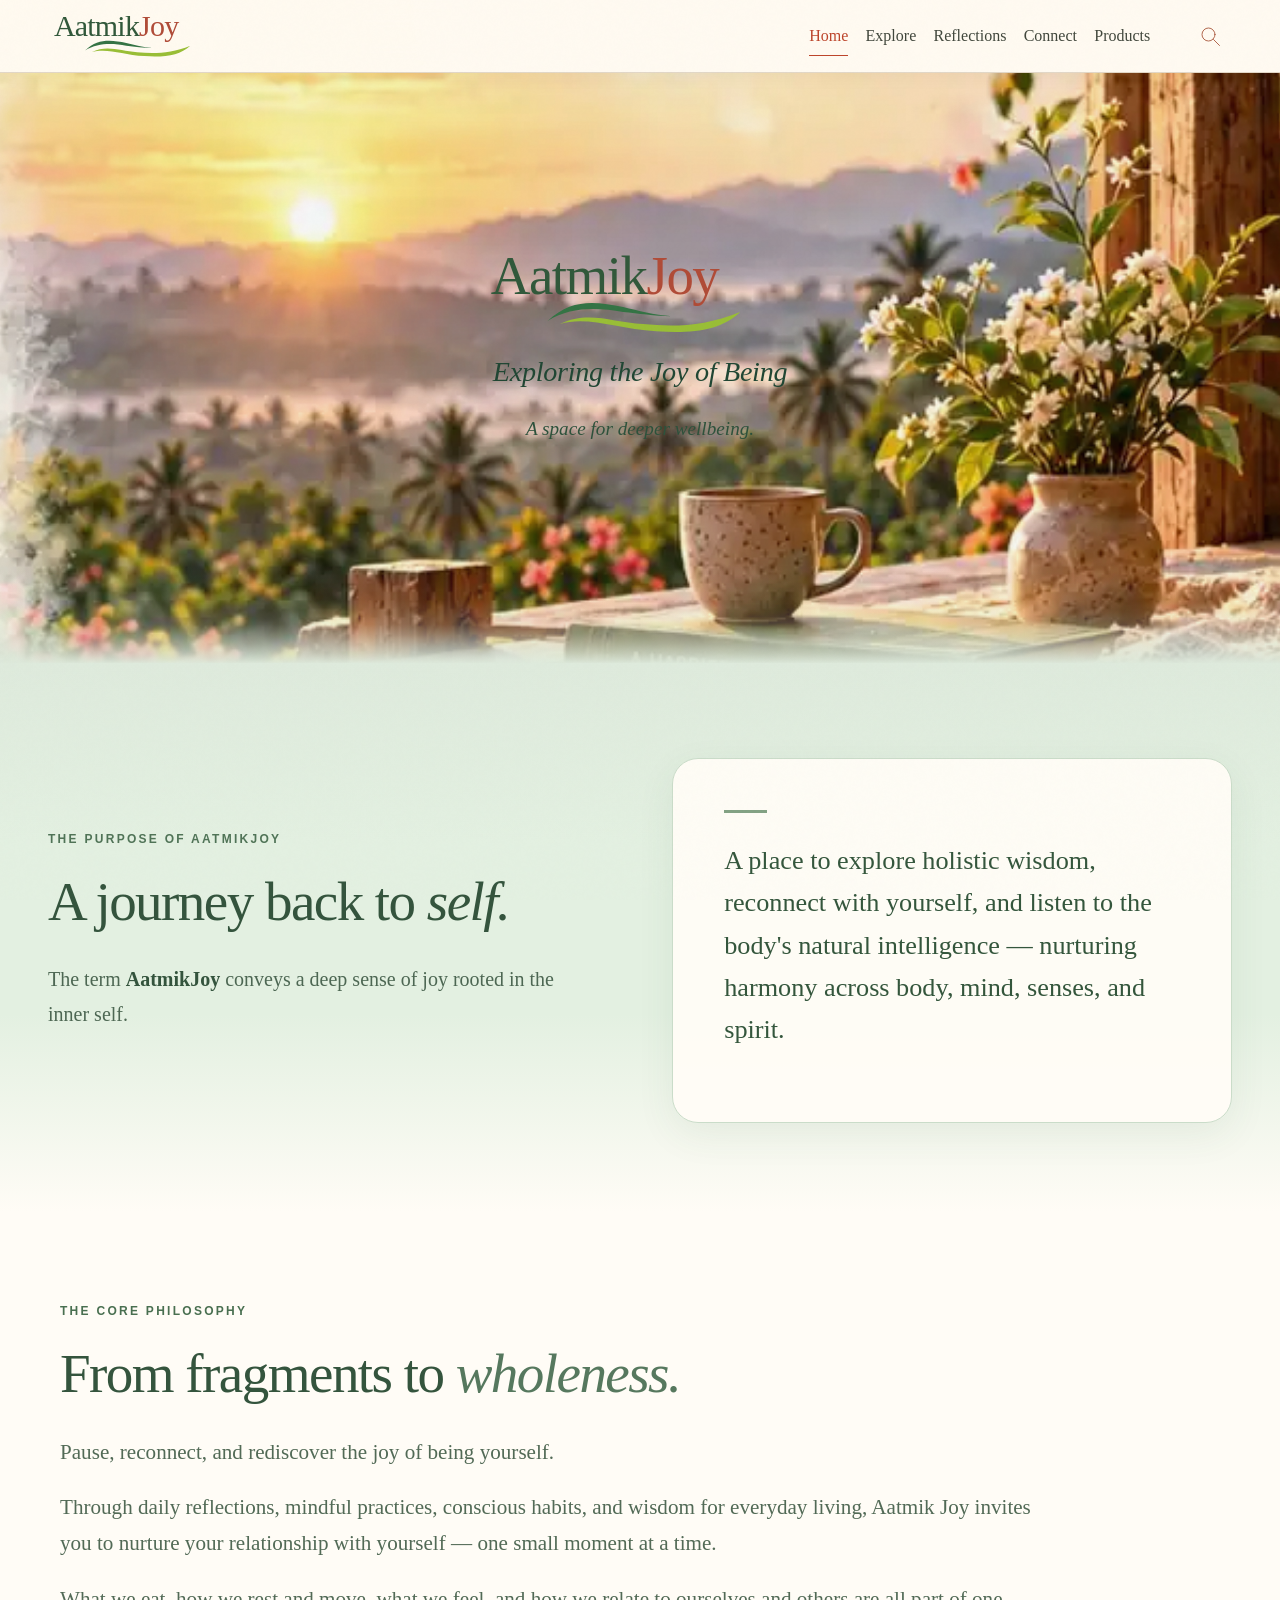
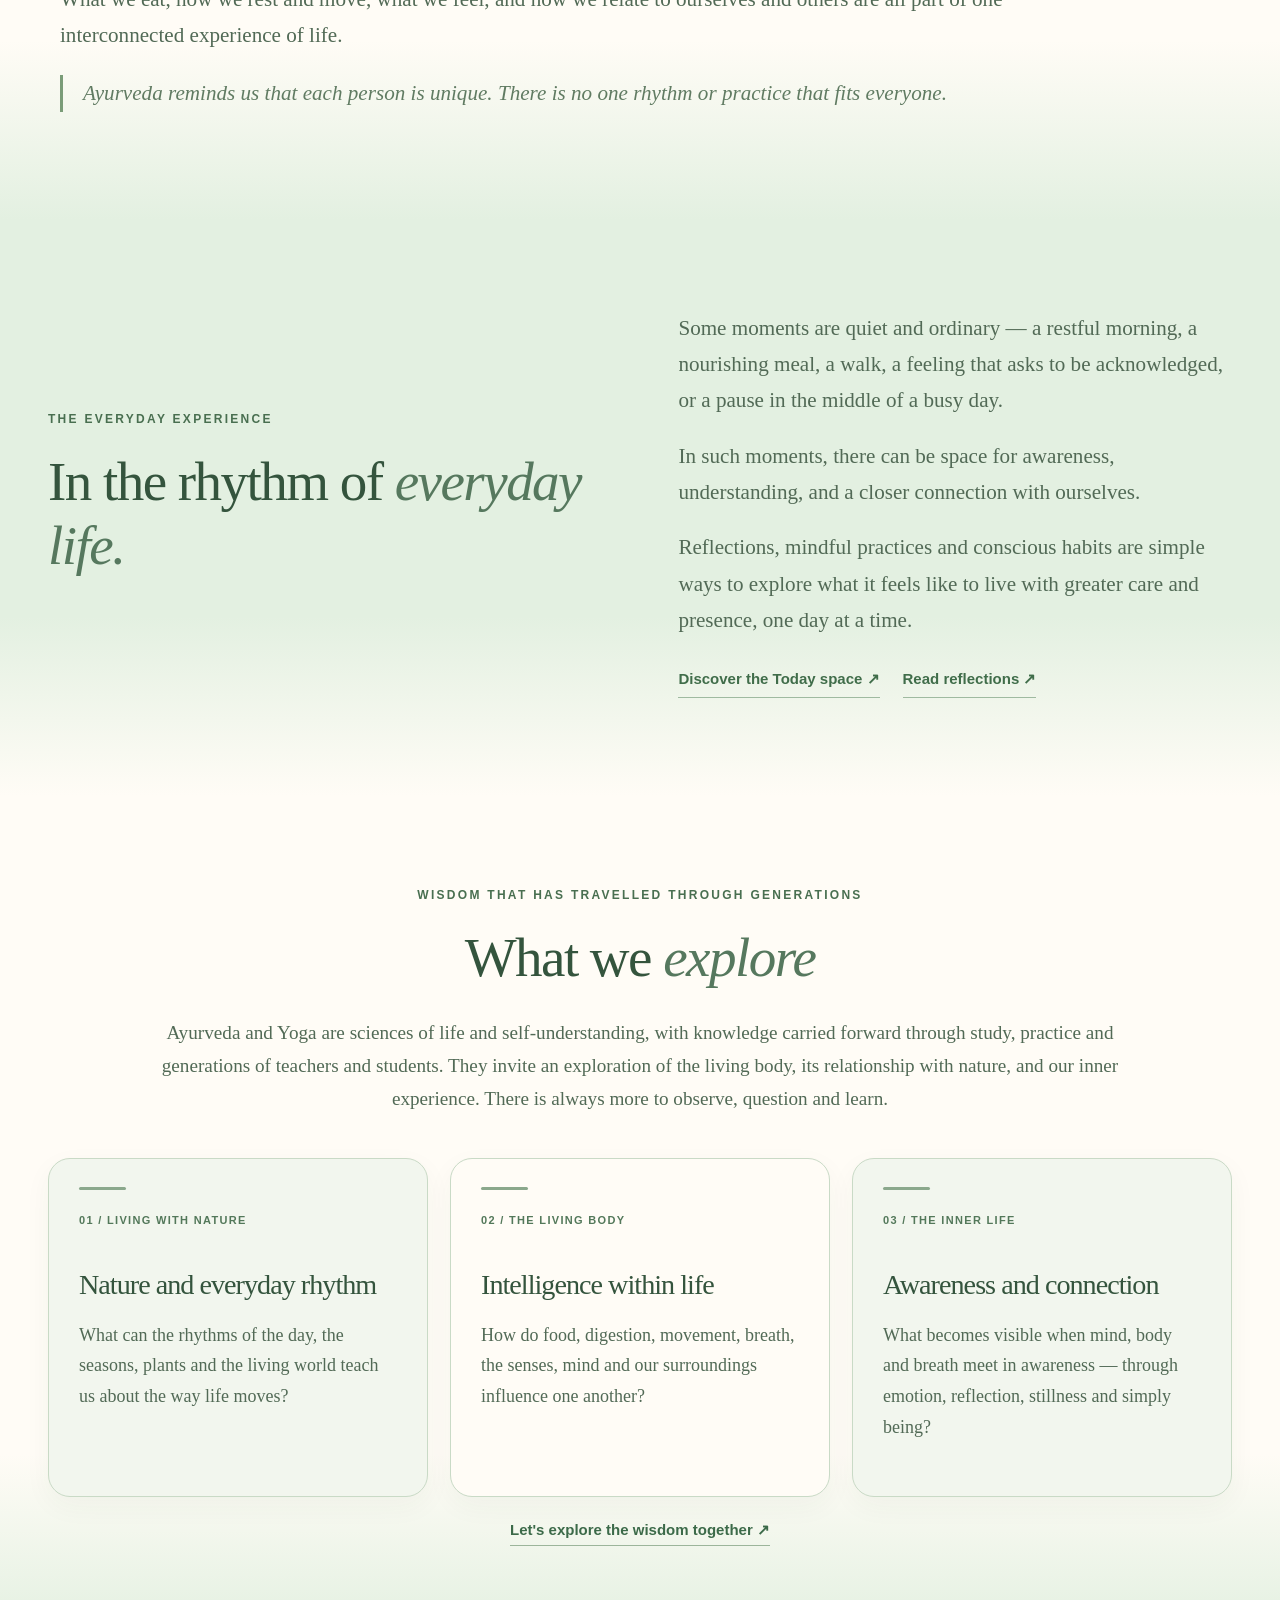
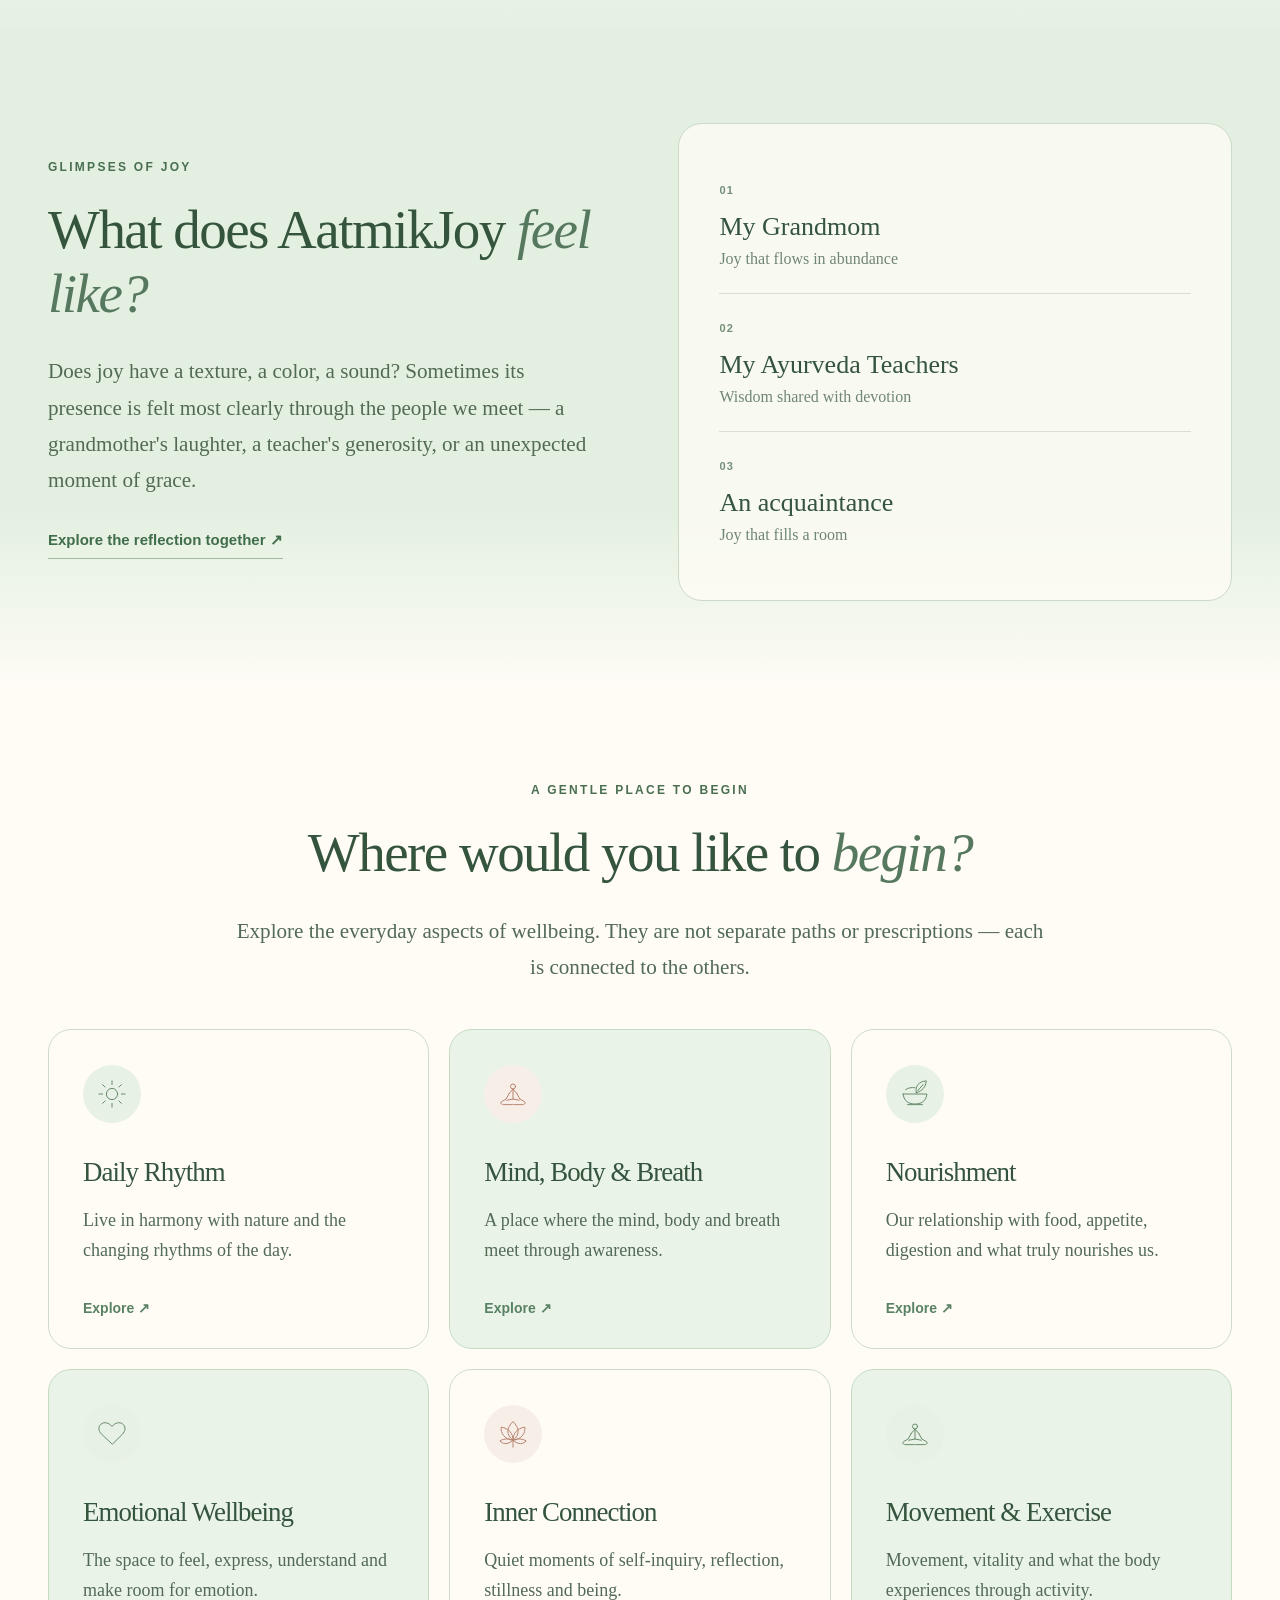
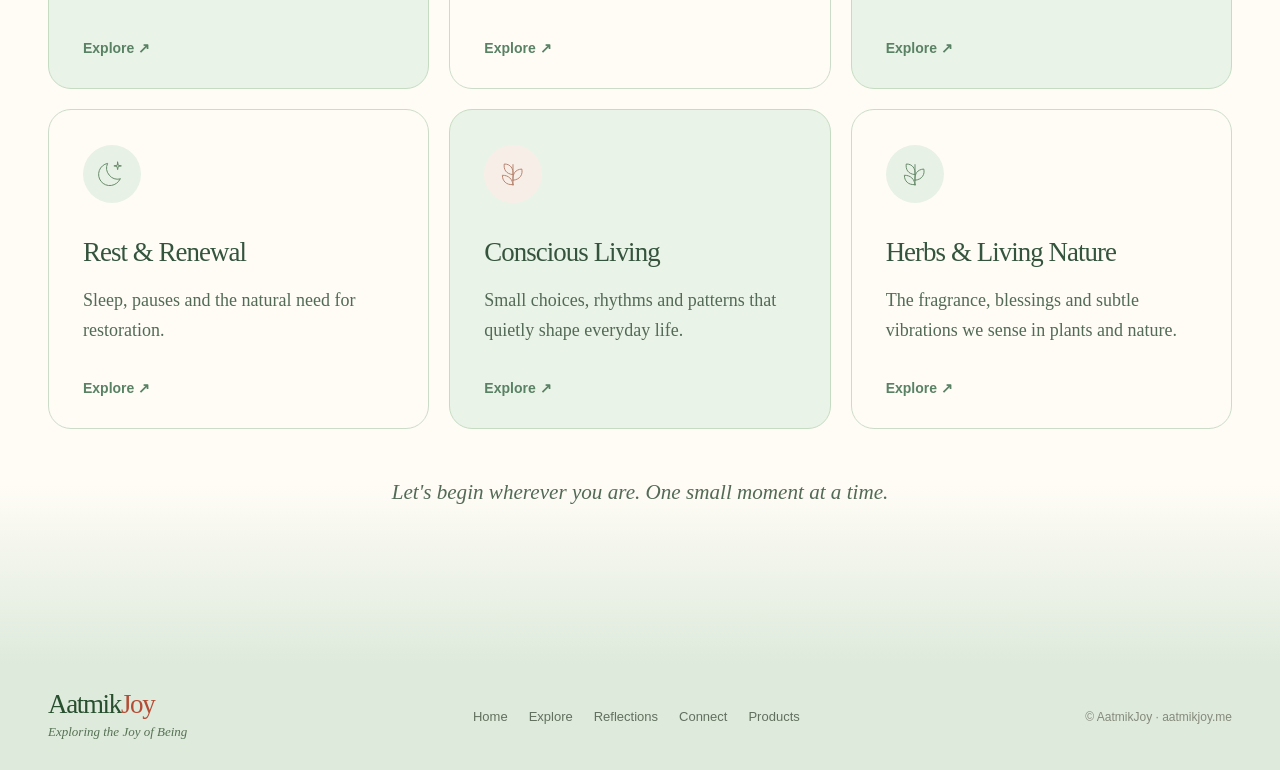
==== commit c0f5c183: "Refresh watercolor brightness and edge-crop stylesheet in preview" ====
--- a/index.html
+++ b/index.html
@@ -1,7 +1,7 @@
 <!DOCTYPE html>
 
 <html lang="en"><head>
-<!-- Revision 3: original theme, spacious sections, gently softened imagery. --><meta charset="utf-8"/><meta content="width=device-width, initial-scale=1" name="viewport"/><meta content="#F1E6D8" name="theme-color"/><meta content="Aatmik Joy - Exploring the Joy of Being. Reflections and connections through Ayurveda, Yoga, nourishment, daily rhythm and inner inquiry." name="description"/><title>Aatmik Joy | Exploring the Joy of Being</title><link href="assets/images/aatmikjoy-symbol-bright.webp" rel="icon" type="image/webp"/><link href="assets/styles.css" rel="stylesheet"/><link href="assets/theme-warm.css" rel="stylesheet"/><link href="assets/today.css?v=studio-20261111-v1" rel="stylesheet"/><link href="assets/home-refresh.css" rel="stylesheet"/><link href="assets/editorial-v7.css?v=20261119-balanced-hero-alt-cards" rel="stylesheet"/>
+<!-- Revision 3: original theme, spacious sections, gently softened imagery. --><meta charset="utf-8"/><meta content="width=device-width, initial-scale=1" name="viewport"/><meta content="#F1E6D8" name="theme-color"/><meta content="Aatmik Joy - Exploring the Joy of Being. Reflections and connections through Ayurveda, Yoga, nourishment, daily rhythm and inner inquiry." name="description"/><title>Aatmik Joy | Exploring the Joy of Being</title><link href="assets/images/aatmikjoy-symbol-bright.webp" rel="icon" type="image/webp"/><link href="assets/styles.css" rel="stylesheet"/><link href="assets/theme-warm.css" rel="stylesheet"/><link href="assets/today.css?v=studio-20261111-v1" rel="stylesheet"/><link href="assets/home-refresh.css" rel="stylesheet"/><link href="assets/editorial-v7.css?v=20261119-hero-balanced-left-crop" rel="stylesheet"/>
 </head>
 <body><svg aria-hidden="true" class="svg-library" xmlns="http://www.w3.org/2000/svg"><defs><symbol id="i-sun" viewbox="0 0 48 48"><circle cx="24" cy="24" r="9"></circle><path d="M24 3v6m0 30v6M3 24h6m30 0h6M9 9l4 4m22 22 4 4M9 39l4-4m22-22 4-4"></path></symbol><symbol id="i-leaf" viewbox="0 0 48 48"><path d="M24 42V9m0 16c-12-1-15-9-14-17 10 0 15 7 14 17Zm0 9c12-1 16-10 14-18-10 1-15 7-14 18Zm0 7C13 42 7 35 7 26c10 0 16 6 17 15Z"></path></symbol><symbol id="i-yoga" viewbox="0 0 48 48"><circle cx="24" cy="12" r="4"></circle><path d="m18 23 6-7 6 7m-6-7v16m-6-9-5 9-7 4c-3 2-1 5 3 5h14m7-18 5 9 7 4c3 2 1 5-3 5H25m-11-7 10-2 10 2"></path></symbol><symbol id="i-food" viewbox="0 0 48 48"><path d="M5 24h38c-1 10-7 16-19 16S6 34 5 24Zm7 17h24M26 22c-2-11 4-18 16-19-1 10-6 16-16 19Zm2-3 9-10M9 17c4-3 10-4 15-3"></path></symbol><symbol id="i-heart" viewbox="0 0 48 48"><path d="M24 40 7 24C-5 11 13-2 24 12 35-2 53 11 41 24Z"></path></symbol><symbol id="i-lotus" viewbox="0 0 48 48"><path d="M24 34C12 25 14 14 24 4c10 10 12 21 0 30Zm0 0C10 33 4 22 5 13c12 2 19 9 19 21Zm0 0c14-1 20-12 19-21-12 2-19 9-19 21Zm0 0c-9 8-17 6-21 1 7-4 15-4 21-1Zm0 0c9 8 17 6 21 1-7-4-15-4-21-1Zm0 0v11"></path></symbol><symbol id="i-moon" viewbox="0 0 48 48"><path d="M37 32A18 18 0 0 1 17 7a18 18 0 1 0 20 25Z"></path><path d="m33 5 1 5 5 1-5 1-1 5-1-5-5-1 5-1Z"></path></symbol><symbol id="i-arrow" viewbox="0 0 48 48"><path d="M8 24h30M28 14l10 10-10 10"></path></symbol><symbol id="i-chevron" viewbox="0 0 48 48"><path d="m18 10 14 14-14 14"></path></symbol><symbol id="i-search" viewbox="0 0 48 48"><circle cx="21" cy="21" r="13"></circle><path d="m31 31 12 12"></path></symbol><symbol id="i-close" viewbox="0 0 48 48"><path d="m12 12 24 24M36 12 12 36"></path></symbol><symbol id="i-menu" viewbox="0 0 48 48"><path d="M7 13h34M7 24h34M7 35h34"></path></symbol><symbol id="i-check" viewbox="0 0 48 48"><path d="m10 25 9 9 20-20"></path></symbol><symbol id="i-user" viewbox="0 0 48 48"><circle cx="24" cy="14" r="8"></circle><path d="M7 43c0-12 6-19 17-19s17 7 17 19Z"></path></symbol><symbol id="i-form" viewbox="0 0 48 48"><path d="M11 4h20l8 8v32H11Zm19 0v10h9M18 22h14M18 29h14M18 36h9"></path></symbol><symbol id="i-mail" viewbox="0 0 48 48"><rect height="28" rx="4" width="38" x="5" y="10"></rect><path d="m6 13 18 14 18-14"></path></symbol><symbol id="i-lock" viewbox="0 0 48 48"><rect height="22" rx="4" width="28" x="10" y="21"></rect><path d="M16 21V13a8 8 0 0 1 16 0v8M24 30v6"></path></symbol><symbol id="i-book" viewbox="0 0 48 48"><path d="M24 12C17 6 9 6 4 8v30c8-2 14-1 20 4 6-5 12-6 20-4V8c-5-2-13-2-20 4Zm0 0v30"></path></symbol><symbol id="i-external" viewbox="0 0 48 48"><path d="M27 6h15v15M42 6 22 26M21 8H9v32h32V28"></path></symbol><symbol id="i-info" viewbox="0 0 48 48"><circle cx="24" cy="24" r="19"></circle><path d="M24 22v12M24 14v1"></path></symbol><symbol id="i-logout" viewbox="0 0 48 48"><path d="M20 7H8v34h12M17 24h26M33 14l10 10-10 10"></path></symbol></defs></svg><a class="skip-link" href="#main-content">Skip to content</a>
 <header class="site-header"><div class="header-inner wrap"><a aria-label="AatmikJoy, home" class="brand brand-exact" href="#/home"><img alt="AatmikJoy" height="171" src="assets/images/aatmikjoy-wordmark-waves.svg" width="530"/></a><nav aria-label="Main navigation" class="primary-nav" id="primary-nav">
--- a/assets/editorial-v7.css
+++ b/assets/editorial-v7.css
@@ -1065,3 +1065,44 @@
   border-color:#93B298!important;
   box-shadow:0 10px 24px rgba(53,83,60,.055);
 }
+
+
+/* Final hero balance: gently luminous watercolor, with the chalky left edge
+   cropped away. The existing AatmikJoy artwork and bottom-only sage blend stay. */
+#page-home .home-v8-hero .hero-scene {
+  filter:brightness(.97) saturate(.96) contrast(.99)!important;
+  transform:scale(1.07);
+  transform-origin:58% center;
+  background-position:56% 61%!important;
+  opacity:1!important;
+}
+#page-home .home-v8-hero .hero-scene::after,
+#page-home .home-v8-hero::before {
+  display:none!important;
+  content:none!important;
+}
+#page-home .home-v8-hero::after {
+  height:clamp(72px,8vw,110px)!important;
+  background:linear-gradient(
+    to bottom,
+    rgba(222,234,220,0) 0%,
+    rgba(222,234,220,.06) 38%,
+    rgba(222,234,220,.24) 61%,
+    rgba(222,234,220,.72) 85%,
+    var(--aj-flow-sage) 100%
+  )!important;
+}
+#page-home .home-v8-hero .aj-centered-hero h1,
+#page-home .home-v8-hero .aj-centered-hero .hero-description {
+  text-shadow:0 1px 10px rgba(255,252,246,.48)!important;
+}
+@media(max-width:650px){
+  #page-home .home-v8-hero .hero-scene {
+    transform:scale(1.075);
+    transform-origin:60% center;
+    background-position:59% 61%!important;
+  }
+  #page-home .home-v8-hero::after {
+    height:clamp(70px,18vw,98px)!important;
+  }
+}
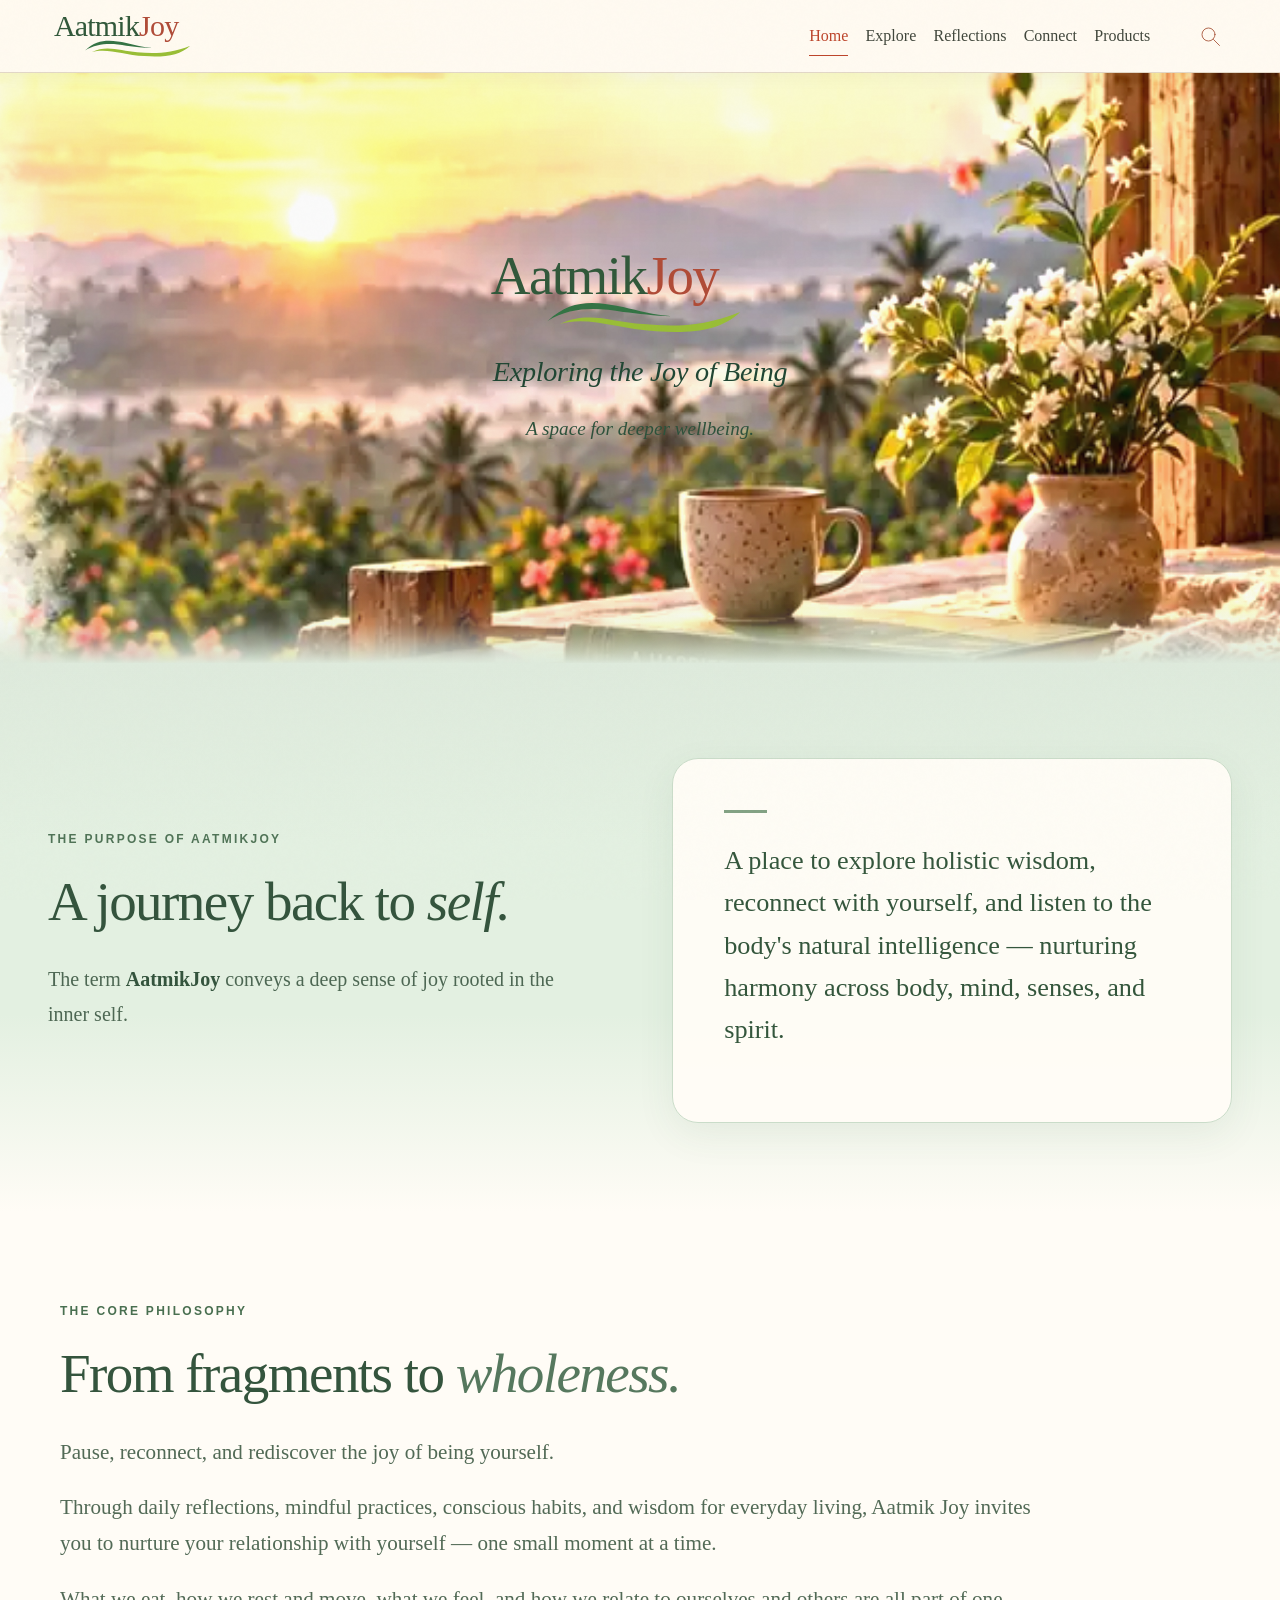
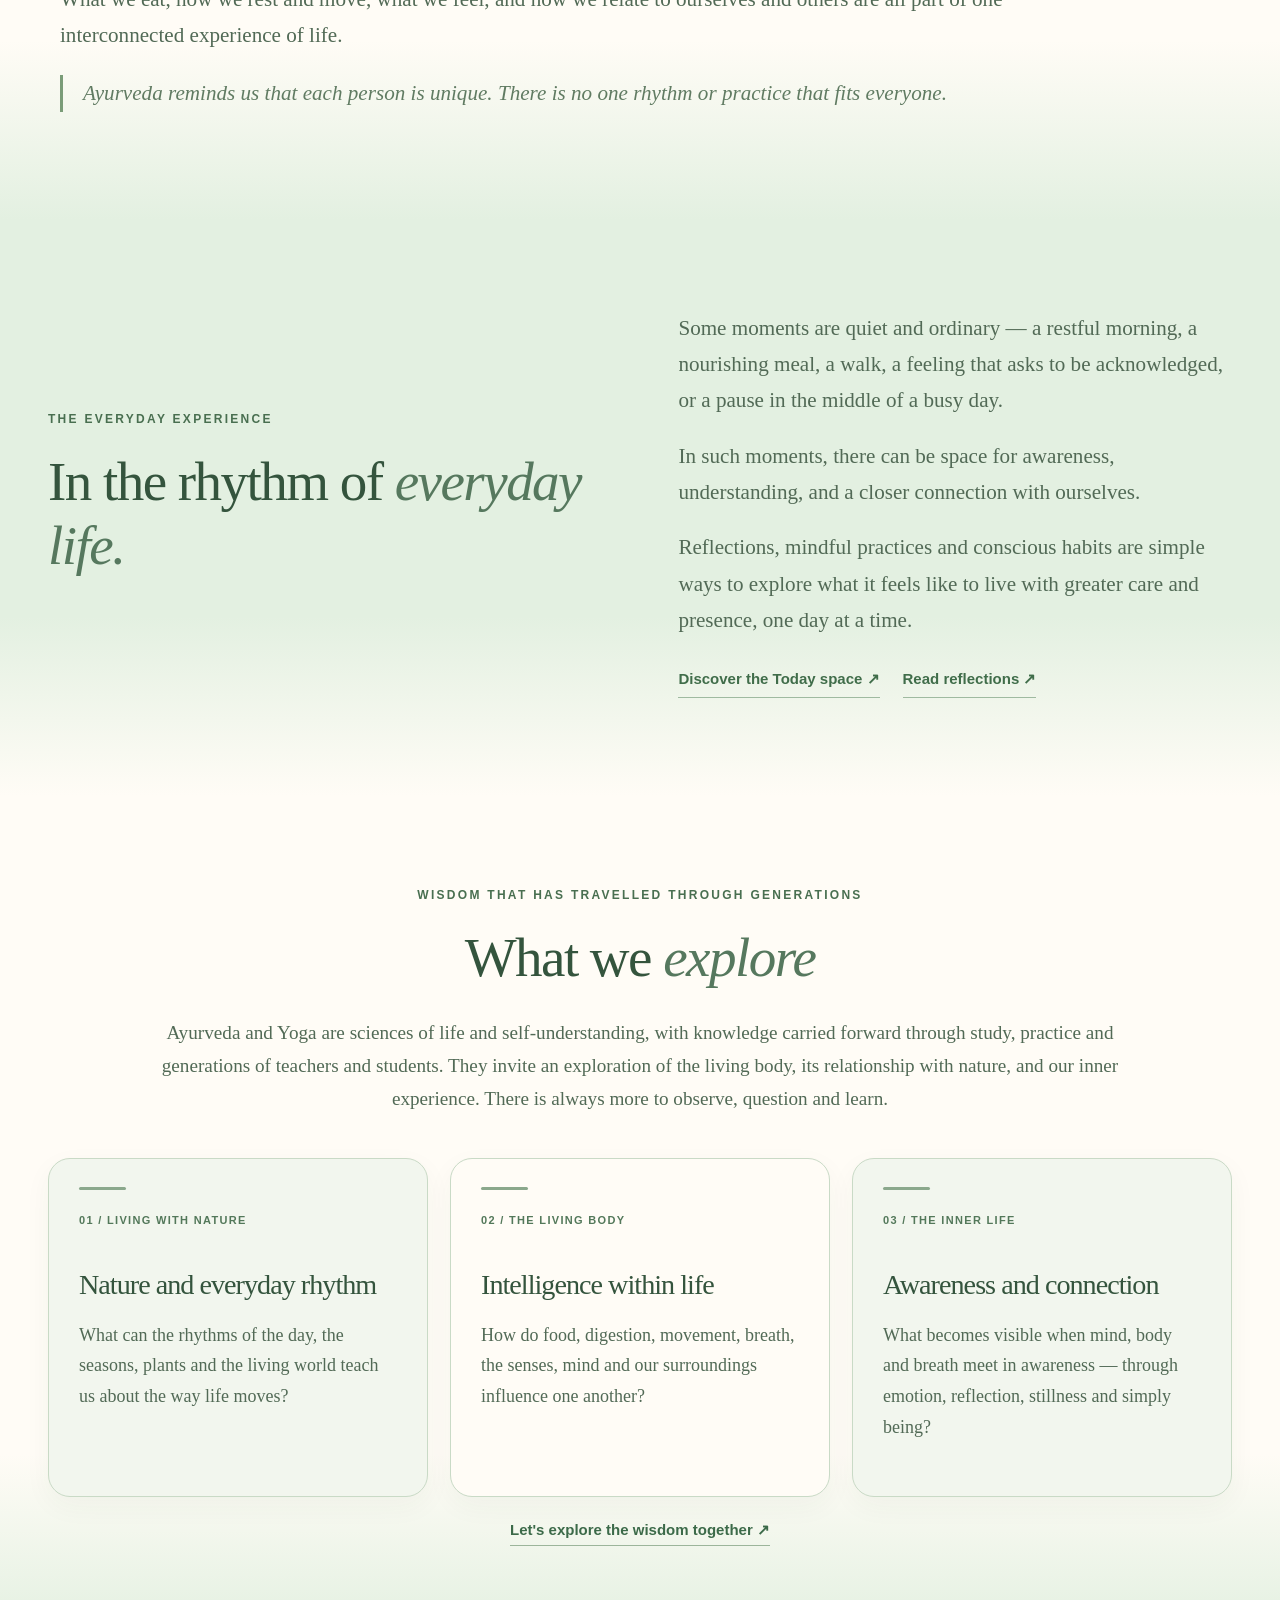
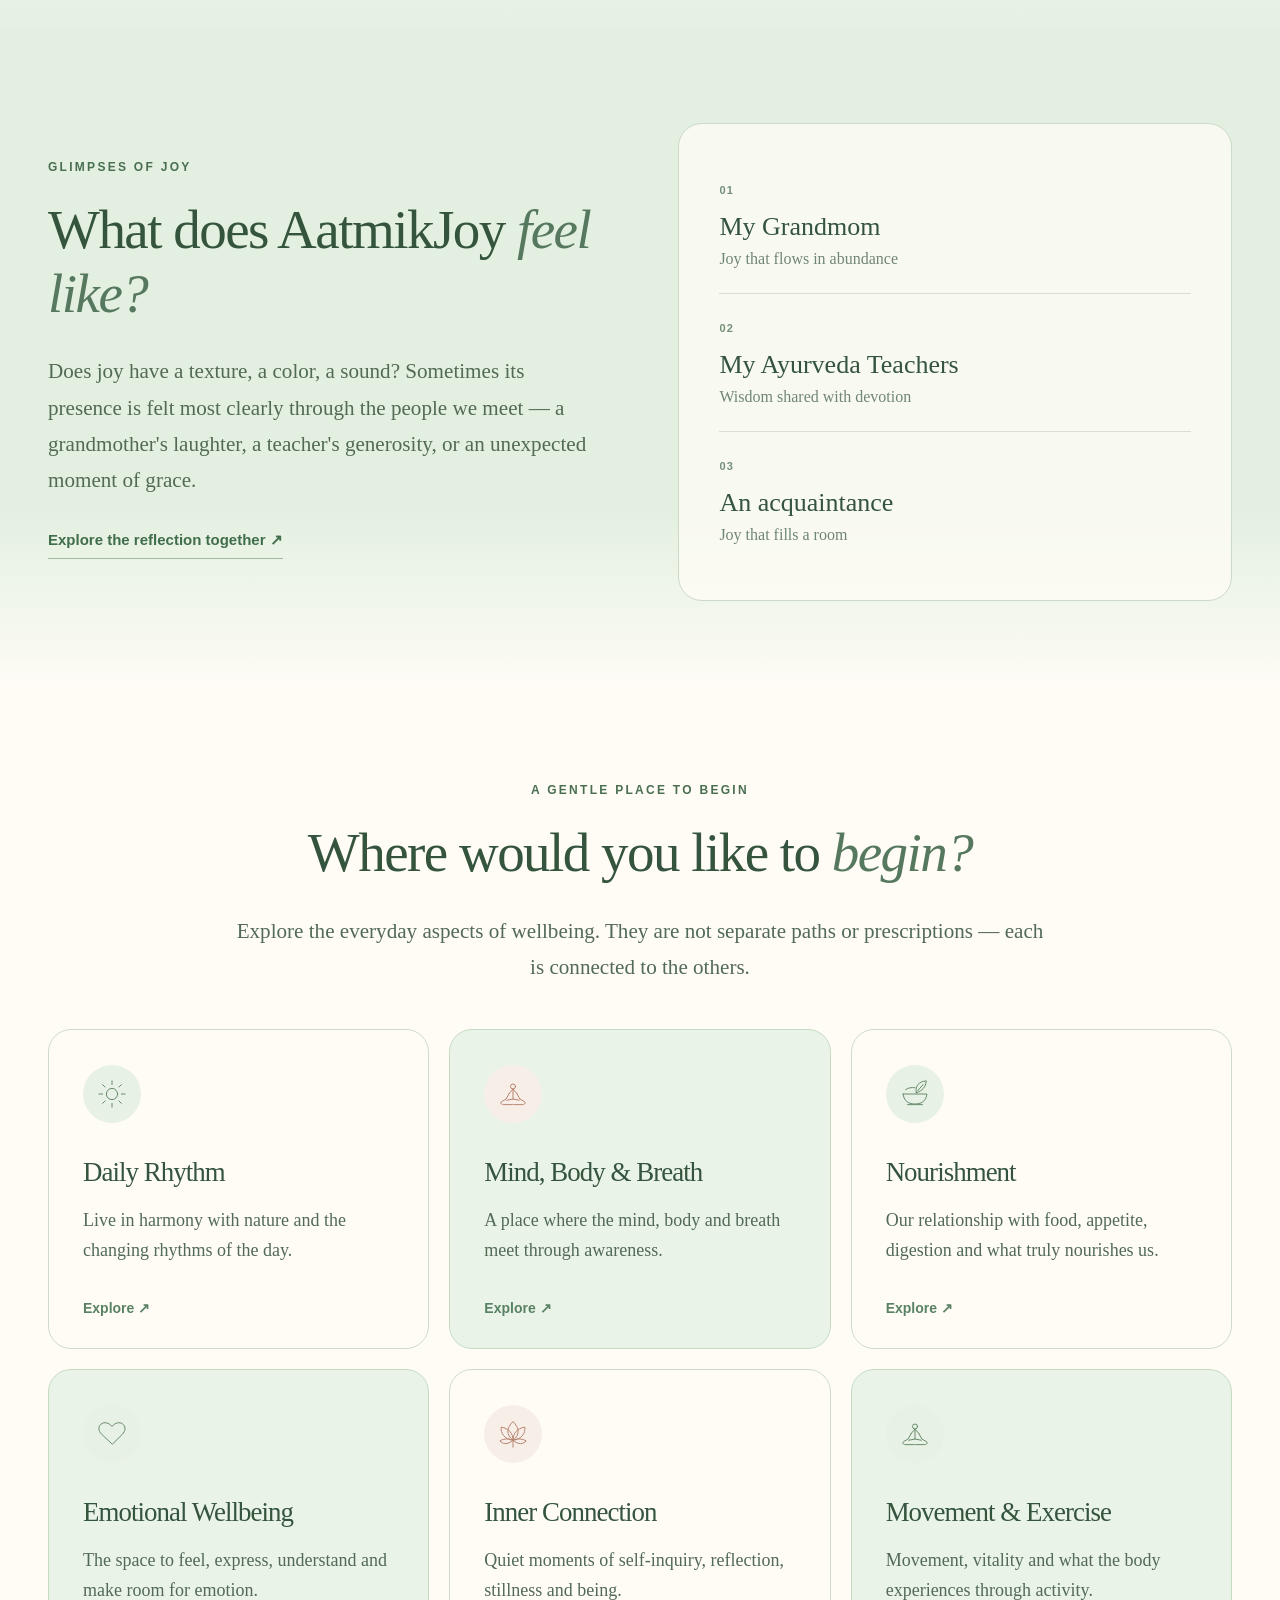
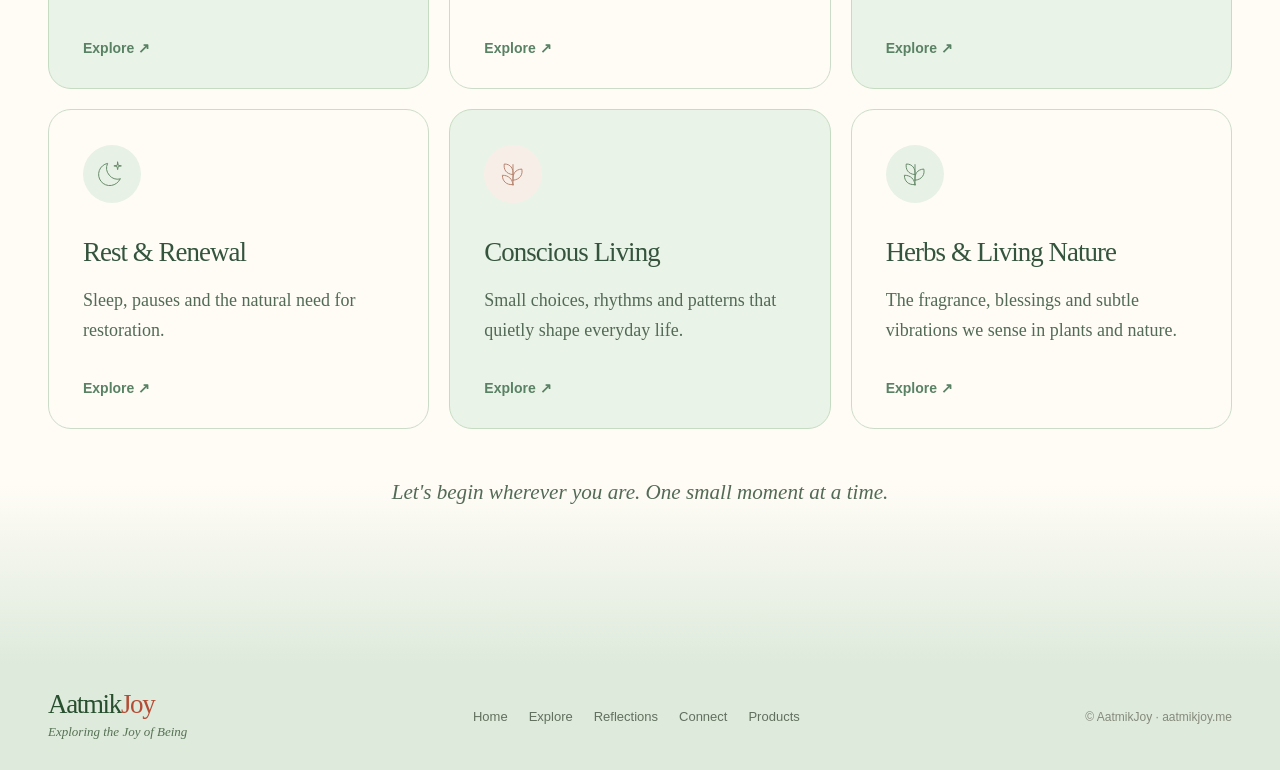
==== commit e23458ad: "Refresh brighter watercolor styling in preview" ====
--- a/index.html
+++ b/index.html
@@ -1,7 +1,7 @@
 <!DOCTYPE html>
 
 <html lang="en"><head>
-<!-- Revision 3: original theme, spacious sections, gently softened imagery. --><meta charset="utf-8"/><meta content="width=device-width, initial-scale=1" name="viewport"/><meta content="#F1E6D8" name="theme-color"/><meta content="Aatmik Joy - Exploring the Joy of Being. Reflections and connections through Ayurveda, Yoga, nourishment, daily rhythm and inner inquiry." name="description"/><title>Aatmik Joy | Exploring the Joy of Being</title><link href="assets/images/aatmikjoy-symbol-bright.webp" rel="icon" type="image/webp"/><link href="assets/styles.css" rel="stylesheet"/><link href="assets/theme-warm.css" rel="stylesheet"/><link href="assets/today.css?v=studio-20261111-v1" rel="stylesheet"/><link href="assets/home-refresh.css" rel="stylesheet"/><link href="assets/editorial-v7.css?v=20261119-hero-balanced-left-crop" rel="stylesheet"/>
+<!-- Revision 3: original theme, spacious sections, gently softened imagery. --><meta charset="utf-8"/><meta content="width=device-width, initial-scale=1" name="viewport"/><meta content="#F1E6D8" name="theme-color"/><meta content="Aatmik Joy - Exploring the Joy of Being. Reflections and connections through Ayurveda, Yoga, nourishment, daily rhythm and inner inquiry." name="description"/><title>Aatmik Joy | Exploring the Joy of Being</title><link href="assets/images/aatmikjoy-symbol-bright.webp" rel="icon" type="image/webp"/><link href="assets/styles.css" rel="stylesheet"/><link href="assets/theme-warm.css" rel="stylesheet"/><link href="assets/today.css?v=studio-20261111-v1" rel="stylesheet"/><link href="assets/home-refresh.css" rel="stylesheet"/><link href="assets/editorial-v7.css?v=20261119-brighter-hero-113" rel="stylesheet"/>
 </head>
 <body><svg aria-hidden="true" class="svg-library" xmlns="http://www.w3.org/2000/svg"><defs><symbol id="i-sun" viewbox="0 0 48 48"><circle cx="24" cy="24" r="9"></circle><path d="M24 3v6m0 30v6M3 24h6m30 0h6M9 9l4 4m22 22 4 4M9 39l4-4m22-22 4-4"></path></symbol><symbol id="i-leaf" viewbox="0 0 48 48"><path d="M24 42V9m0 16c-12-1-15-9-14-17 10 0 15 7 14 17Zm0 9c12-1 16-10 14-18-10 1-15 7-14 18Zm0 7C13 42 7 35 7 26c10 0 16 6 17 15Z"></path></symbol><symbol id="i-yoga" viewbox="0 0 48 48"><circle cx="24" cy="12" r="4"></circle><path d="m18 23 6-7 6 7m-6-7v16m-6-9-5 9-7 4c-3 2-1 5 3 5h14m7-18 5 9 7 4c3 2 1 5-3 5H25m-11-7 10-2 10 2"></path></symbol><symbol id="i-food" viewbox="0 0 48 48"><path d="M5 24h38c-1 10-7 16-19 16S6 34 5 24Zm7 17h24M26 22c-2-11 4-18 16-19-1 10-6 16-16 19Zm2-3 9-10M9 17c4-3 10-4 15-3"></path></symbol><symbol id="i-heart" viewbox="0 0 48 48"><path d="M24 40 7 24C-5 11 13-2 24 12 35-2 53 11 41 24Z"></path></symbol><symbol id="i-lotus" viewbox="0 0 48 48"><path d="M24 34C12 25 14 14 24 4c10 10 12 21 0 30Zm0 0C10 33 4 22 5 13c12 2 19 9 19 21Zm0 0c14-1 20-12 19-21-12 2-19 9-19 21Zm0 0c-9 8-17 6-21 1 7-4 15-4 21-1Zm0 0c9 8 17 6 21 1-7-4-15-4-21-1Zm0 0v11"></path></symbol><symbol id="i-moon" viewbox="0 0 48 48"><path d="M37 32A18 18 0 0 1 17 7a18 18 0 1 0 20 25Z"></path><path d="m33 5 1 5 5 1-5 1-1 5-1-5-5-1 5-1Z"></path></symbol><symbol id="i-arrow" viewbox="0 0 48 48"><path d="M8 24h30M28 14l10 10-10 10"></path></symbol><symbol id="i-chevron" viewbox="0 0 48 48"><path d="m18 10 14 14-14 14"></path></symbol><symbol id="i-search" viewbox="0 0 48 48"><circle cx="21" cy="21" r="13"></circle><path d="m31 31 12 12"></path></symbol><symbol id="i-close" viewbox="0 0 48 48"><path d="m12 12 24 24M36 12 12 36"></path></symbol><symbol id="i-menu" viewbox="0 0 48 48"><path d="M7 13h34M7 24h34M7 35h34"></path></symbol><symbol id="i-check" viewbox="0 0 48 48"><path d="m10 25 9 9 20-20"></path></symbol><symbol id="i-user" viewbox="0 0 48 48"><circle cx="24" cy="14" r="8"></circle><path d="M7 43c0-12 6-19 17-19s17 7 17 19Z"></path></symbol><symbol id="i-form" viewbox="0 0 48 48"><path d="M11 4h20l8 8v32H11Zm19 0v10h9M18 22h14M18 29h14M18 36h9"></path></symbol><symbol id="i-mail" viewbox="0 0 48 48"><rect height="28" rx="4" width="38" x="5" y="10"></rect><path d="m6 13 18 14 18-14"></path></symbol><symbol id="i-lock" viewbox="0 0 48 48"><rect height="22" rx="4" width="28" x="10" y="21"></rect><path d="M16 21V13a8 8 0 0 1 16 0v8M24 30v6"></path></symbol><symbol id="i-book" viewbox="0 0 48 48"><path d="M24 12C17 6 9 6 4 8v30c8-2 14-1 20 4 6-5 12-6 20-4V8c-5-2-13-2-20 4Zm0 0v30"></path></symbol><symbol id="i-external" viewbox="0 0 48 48"><path d="M27 6h15v15M42 6 22 26M21 8H9v32h32V28"></path></symbol><symbol id="i-info" viewbox="0 0 48 48"><circle cx="24" cy="24" r="19"></circle><path d="M24 22v12M24 14v1"></path></symbol><symbol id="i-logout" viewbox="0 0 48 48"><path d="M20 7H8v34h12M17 24h26M33 14l10 10-10 10"></path></symbol></defs></svg><a class="skip-link" href="#main-content">Skip to content</a>
 <header class="site-header"><div class="header-inner wrap"><a aria-label="AatmikJoy, home" class="brand brand-exact" href="#/home"><img alt="AatmikJoy" height="171" src="assets/images/aatmikjoy-wordmark-waves.svg" width="530"/></a><nav aria-label="Main navigation" class="primary-nav" id="primary-nav">
--- a/assets/editorial-v7.css
+++ b/assets/editorial-v7.css
@@ -1067,10 +1067,10 @@
 }
 
 
-/* Final hero balance: gently luminous watercolor, with the chalky left edge
+/* Final hero balance: brighter, softer watercolor, with the chalky left edge
    cropped away. The existing AatmikJoy artwork and bottom-only sage blend stay. */
 #page-home .home-v8-hero .hero-scene {
-  filter:brightness(.97) saturate(.96) contrast(.99)!important;
+  filter:brightness(1.13) saturate(.97) contrast(.96)!important;
   transform:scale(1.07);
   transform-origin:58% center;
   background-position:56% 61%!important;
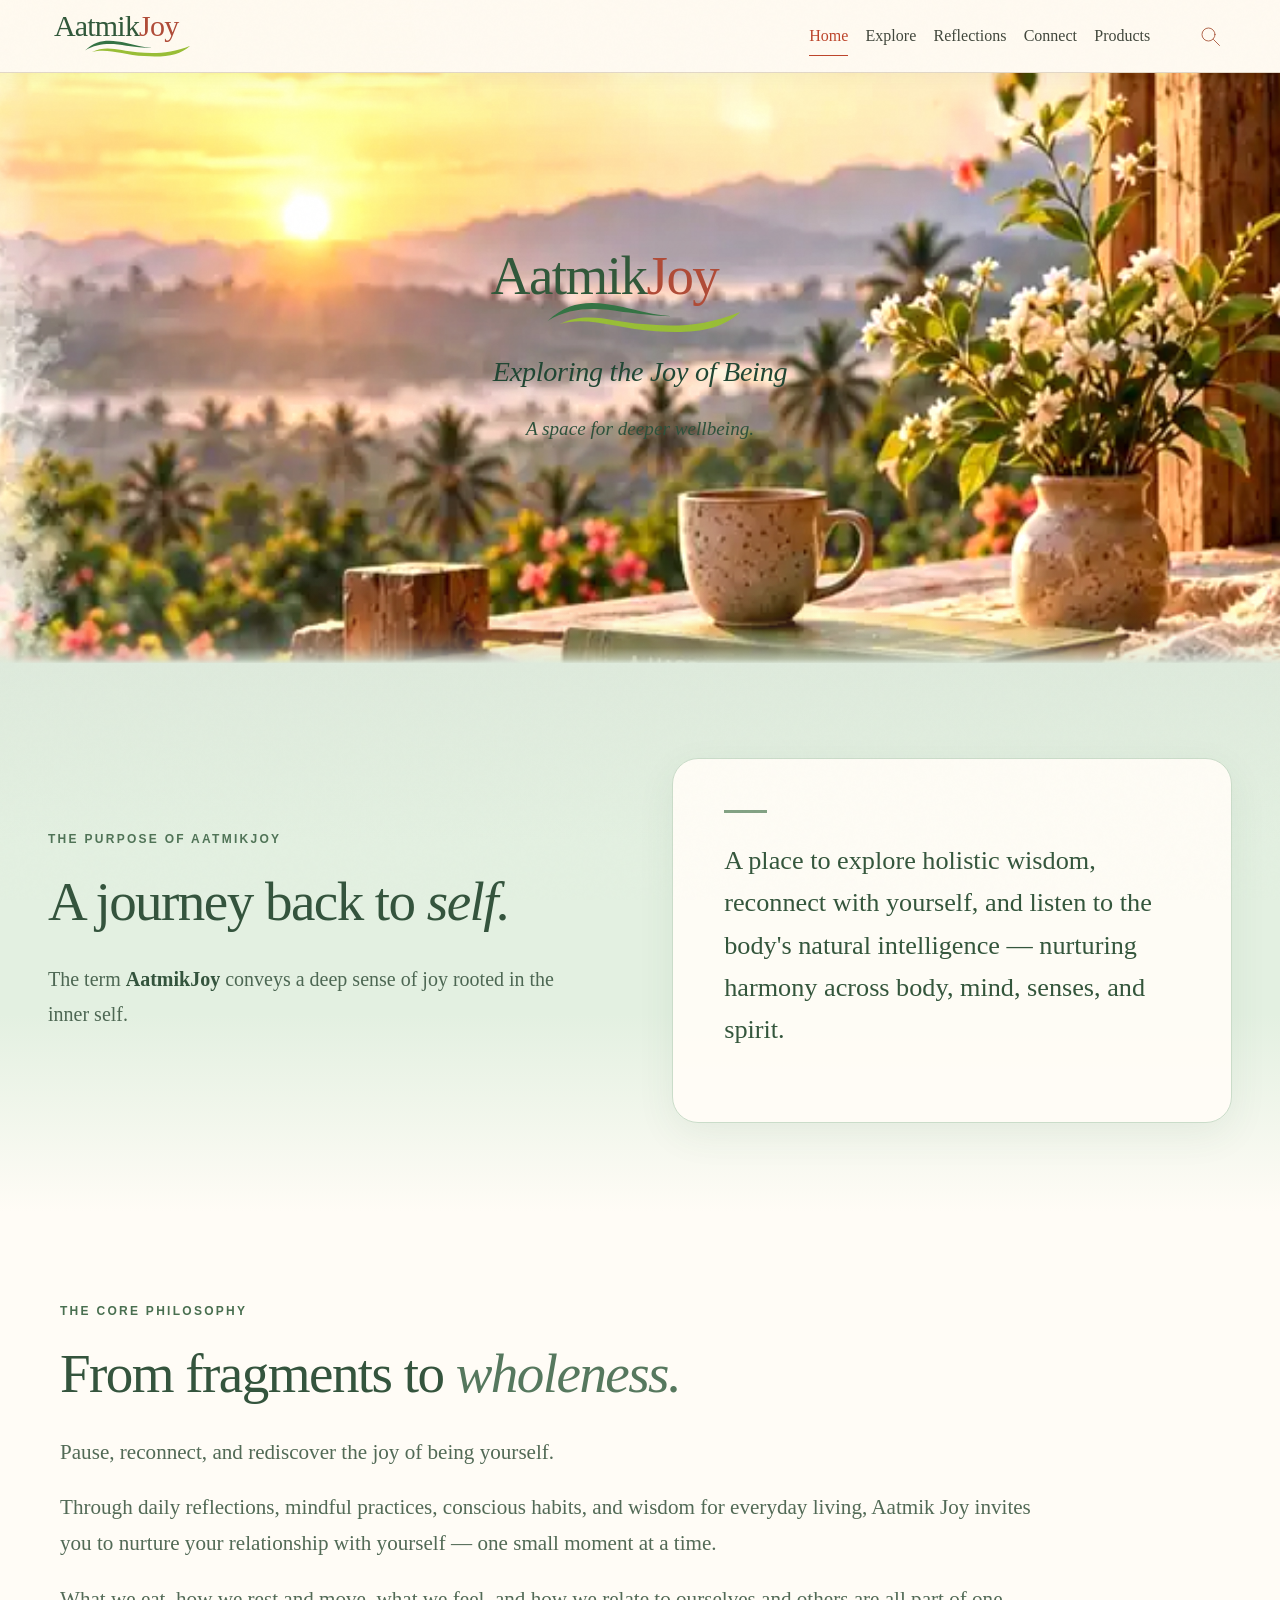
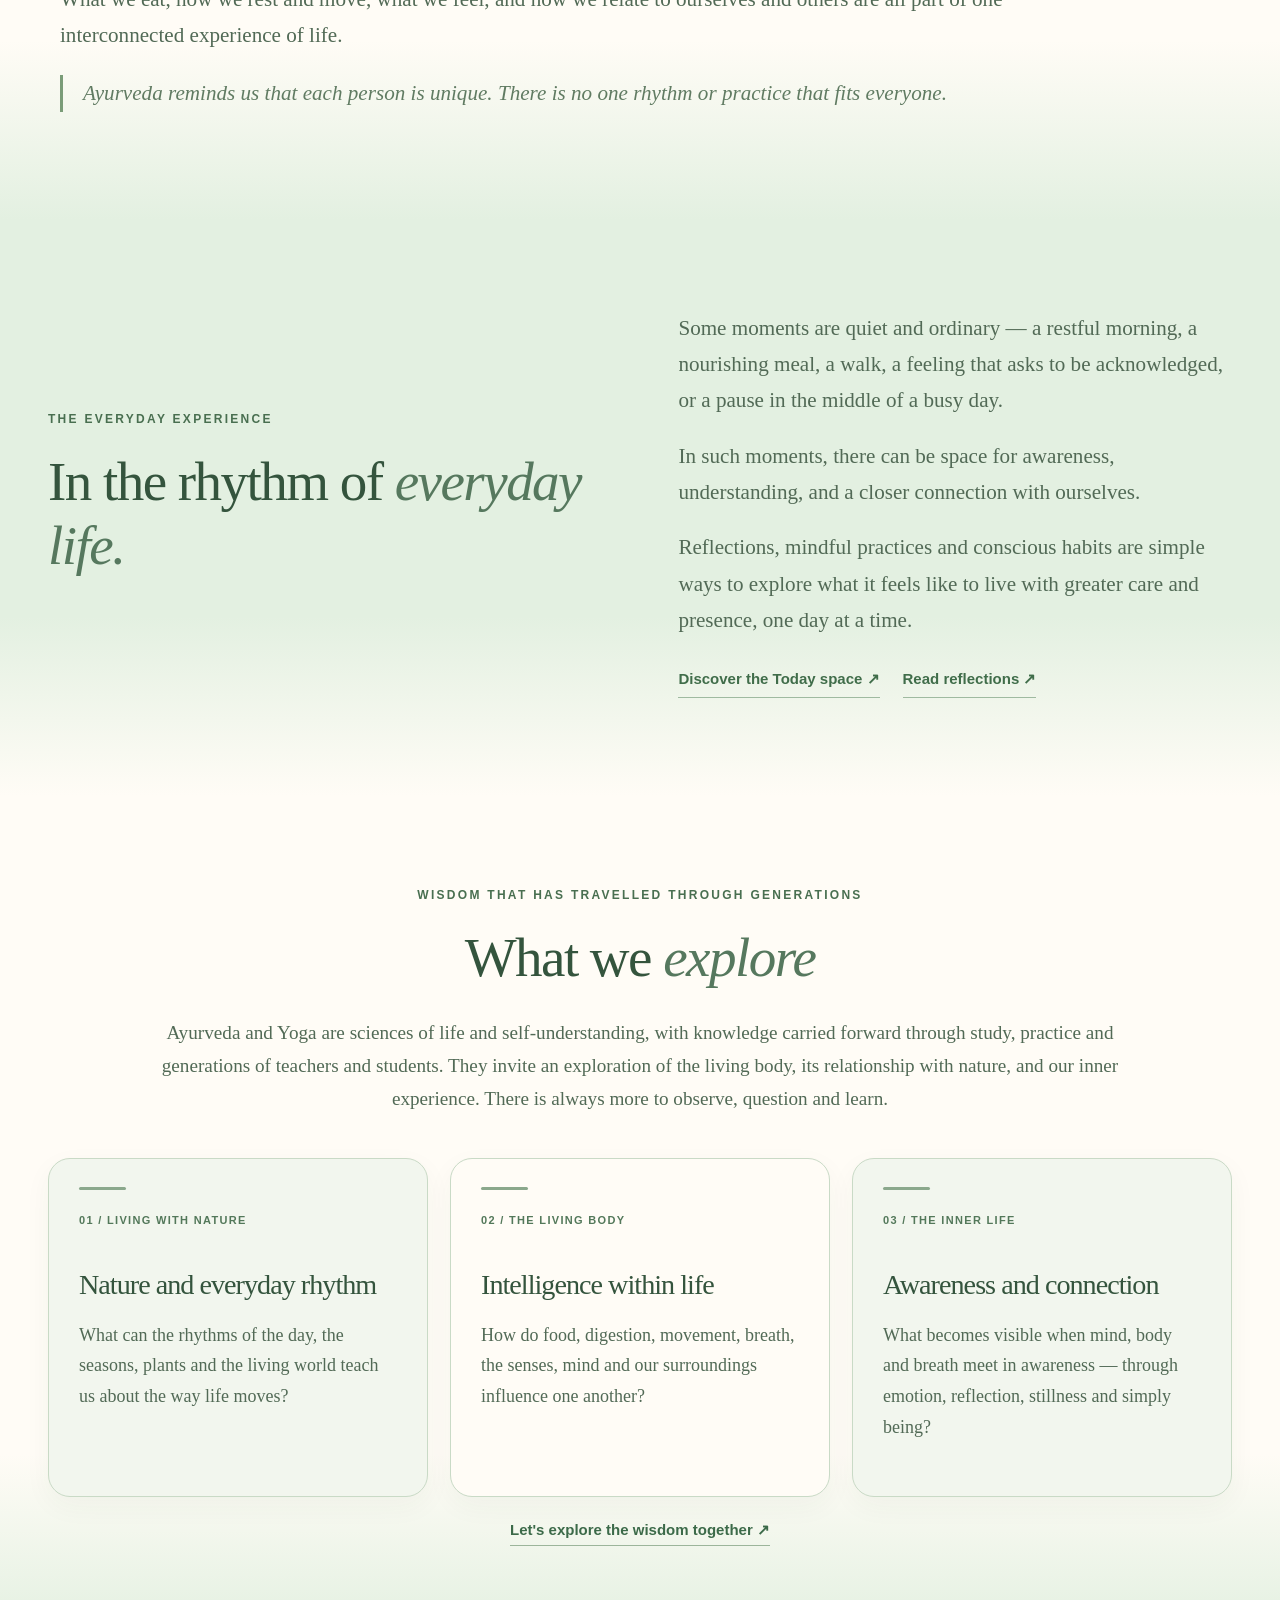
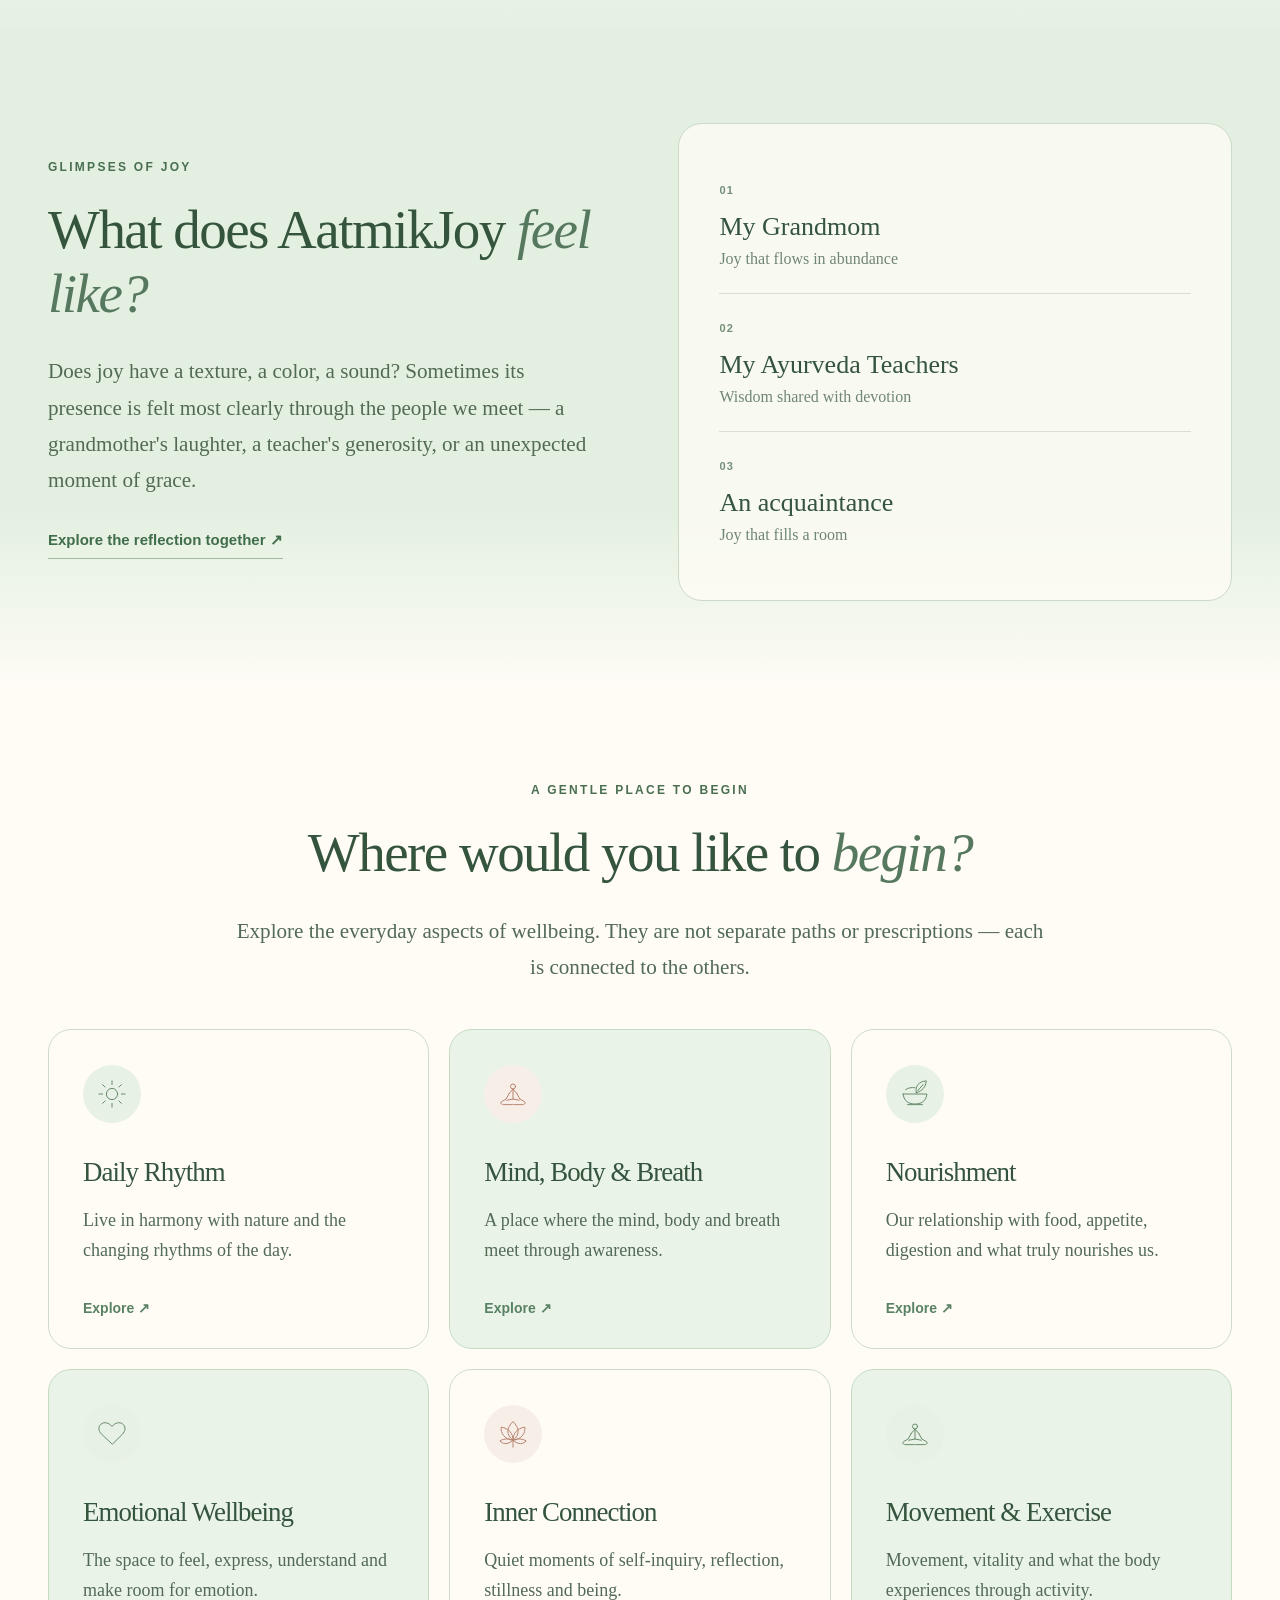
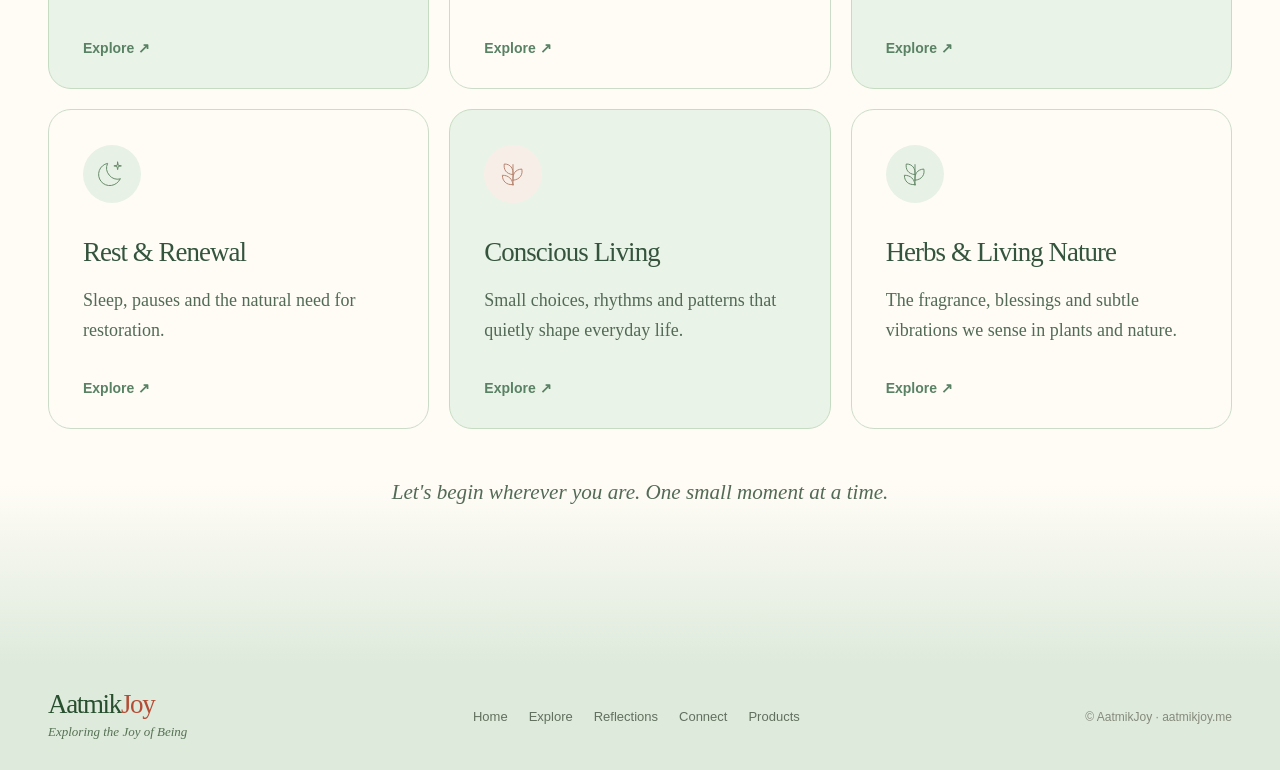
==== commit 33ec9a66: "Refresh clear balanced watercolor hero in preview" ====
--- a/index.html
+++ b/index.html
@@ -1,7 +1,7 @@
 <!DOCTYPE html>
 
 <html lang="en"><head>
-<!-- Revision 3: original theme, spacious sections, gently softened imagery. --><meta charset="utf-8"/><meta content="width=device-width, initial-scale=1" name="viewport"/><meta content="#F1E6D8" name="theme-color"/><meta content="Aatmik Joy - Exploring the Joy of Being. Reflections and connections through Ayurveda, Yoga, nourishment, daily rhythm and inner inquiry." name="description"/><title>Aatmik Joy | Exploring the Joy of Being</title><link href="assets/images/aatmikjoy-symbol-bright.webp" rel="icon" type="image/webp"/><link href="assets/styles.css" rel="stylesheet"/><link href="assets/theme-warm.css" rel="stylesheet"/><link href="assets/today.css?v=studio-20261111-v1" rel="stylesheet"/><link href="assets/home-refresh.css" rel="stylesheet"/><link href="assets/editorial-v7.css?v=20261119-brighter-hero-113" rel="stylesheet"/>
+<!-- Revision 3: original theme, spacious sections, gently softened imagery. --><meta charset="utf-8"/><meta content="width=device-width, initial-scale=1" name="viewport"/><meta content="#F1E6D8" name="theme-color"/><meta content="Aatmik Joy - Exploring the Joy of Being. Reflections and connections through Ayurveda, Yoga, nourishment, daily rhythm and inner inquiry." name="description"/><title>Aatmik Joy | Exploring the Joy of Being</title><link href="assets/images/aatmikjoy-symbol-bright.webp" rel="icon" type="image/webp"/><link href="assets/styles.css" rel="stylesheet"/><link href="assets/theme-warm.css" rel="stylesheet"/><link href="assets/today.css?v=studio-20261111-v1" rel="stylesheet"/><link href="assets/home-refresh.css" rel="stylesheet"/><link href="assets/editorial-v7.css?v=20261119-middle-brightness-clarity" rel="stylesheet"/>
 </head>
 <body><svg aria-hidden="true" class="svg-library" xmlns="http://www.w3.org/2000/svg"><defs><symbol id="i-sun" viewbox="0 0 48 48"><circle cx="24" cy="24" r="9"></circle><path d="M24 3v6m0 30v6M3 24h6m30 0h6M9 9l4 4m22 22 4 4M9 39l4-4m22-22 4-4"></path></symbol><symbol id="i-leaf" viewbox="0 0 48 48"><path d="M24 42V9m0 16c-12-1-15-9-14-17 10 0 15 7 14 17Zm0 9c12-1 16-10 14-18-10 1-15 7-14 18Zm0 7C13 42 7 35 7 26c10 0 16 6 17 15Z"></path></symbol><symbol id="i-yoga" viewbox="0 0 48 48"><circle cx="24" cy="12" r="4"></circle><path d="m18 23 6-7 6 7m-6-7v16m-6-9-5 9-7 4c-3 2-1 5 3 5h14m7-18 5 9 7 4c3 2 1 5-3 5H25m-11-7 10-2 10 2"></path></symbol><symbol id="i-food" viewbox="0 0 48 48"><path d="M5 24h38c-1 10-7 16-19 16S6 34 5 24Zm7 17h24M26 22c-2-11 4-18 16-19-1 10-6 16-16 19Zm2-3 9-10M9 17c4-3 10-4 15-3"></path></symbol><symbol id="i-heart" viewbox="0 0 48 48"><path d="M24 40 7 24C-5 11 13-2 24 12 35-2 53 11 41 24Z"></path></symbol><symbol id="i-lotus" viewbox="0 0 48 48"><path d="M24 34C12 25 14 14 24 4c10 10 12 21 0 30Zm0 0C10 33 4 22 5 13c12 2 19 9 19 21Zm0 0c14-1 20-12 19-21-12 2-19 9-19 21Zm0 0c-9 8-17 6-21 1 7-4 15-4 21-1Zm0 0c9 8 17 6 21 1-7-4-15-4-21-1Zm0 0v11"></path></symbol><symbol id="i-moon" viewbox="0 0 48 48"><path d="M37 32A18 18 0 0 1 17 7a18 18 0 1 0 20 25Z"></path><path d="m33 5 1 5 5 1-5 1-1 5-1-5-5-1 5-1Z"></path></symbol><symbol id="i-arrow" viewbox="0 0 48 48"><path d="M8 24h30M28 14l10 10-10 10"></path></symbol><symbol id="i-chevron" viewbox="0 0 48 48"><path d="m18 10 14 14-14 14"></path></symbol><symbol id="i-search" viewbox="0 0 48 48"><circle cx="21" cy="21" r="13"></circle><path d="m31 31 12 12"></path></symbol><symbol id="i-close" viewbox="0 0 48 48"><path d="m12 12 24 24M36 12 12 36"></path></symbol><symbol id="i-menu" viewbox="0 0 48 48"><path d="M7 13h34M7 24h34M7 35h34"></path></symbol><symbol id="i-check" viewbox="0 0 48 48"><path d="m10 25 9 9 20-20"></path></symbol><symbol id="i-user" viewbox="0 0 48 48"><circle cx="24" cy="14" r="8"></circle><path d="M7 43c0-12 6-19 17-19s17 7 17 19Z"></path></symbol><symbol id="i-form" viewbox="0 0 48 48"><path d="M11 4h20l8 8v32H11Zm19 0v10h9M18 22h14M18 29h14M18 36h9"></path></symbol><symbol id="i-mail" viewbox="0 0 48 48"><rect height="28" rx="4" width="38" x="5" y="10"></rect><path d="m6 13 18 14 18-14"></path></symbol><symbol id="i-lock" viewbox="0 0 48 48"><rect height="22" rx="4" width="28" x="10" y="21"></rect><path d="M16 21V13a8 8 0 0 1 16 0v8M24 30v6"></path></symbol><symbol id="i-book" viewbox="0 0 48 48"><path d="M24 12C17 6 9 6 4 8v30c8-2 14-1 20 4 6-5 12-6 20-4V8c-5-2-13-2-20 4Zm0 0v30"></path></symbol><symbol id="i-external" viewbox="0 0 48 48"><path d="M27 6h15v15M42 6 22 26M21 8H9v32h32V28"></path></symbol><symbol id="i-info" viewbox="0 0 48 48"><circle cx="24" cy="24" r="19"></circle><path d="M24 22v12M24 14v1"></path></symbol><symbol id="i-logout" viewbox="0 0 48 48"><path d="M20 7H8v34h12M17 24h26M33 14l10 10-10 10"></path></symbol></defs></svg><a class="skip-link" href="#main-content">Skip to content</a>
 <header class="site-header"><div class="header-inner wrap"><a aria-label="AatmikJoy, home" class="brand brand-exact" href="#/home"><img alt="AatmikJoy" height="171" src="assets/images/aatmikjoy-wordmark-waves.svg" width="530"/></a><nav aria-label="Main navigation" class="primary-nav" id="primary-nav">
--- a/assets/editorial-v7.css
+++ b/assets/editorial-v7.css
@@ -1067,11 +1067,11 @@
 }
 
 
-/* Final hero balance: brighter, softer watercolor, with the chalky left edge
+/* Final hero balance: warm, clear, middle-exposure watercolor, with the chalky left edge
    cropped away. The existing AatmikJoy artwork and bottom-only sage blend stay. */
 #page-home .home-v8-hero .hero-scene {
-  filter:brightness(1.13) saturate(.97) contrast(.96)!important;
-  transform:scale(1.07);
+  filter:brightness(1.05) saturate(.99) contrast(1.02)!important;
+  transform:scale(1.085);
   transform-origin:58% center;
   background-position:56% 61%!important;
   opacity:1!important;
@@ -1086,15 +1086,16 @@
   background:linear-gradient(
     to bottom,
     rgba(222,234,220,0) 0%,
-    rgba(222,234,220,.06) 38%,
-    rgba(222,234,220,.24) 61%,
-    rgba(222,234,220,.72) 85%,
+    rgba(222,234,220,.02) 46%,
+    rgba(222,234,220,.10) 67%,
+    rgba(222,234,220,.31) 84%,
+    rgba(222,234,220,.72) 95%,
     var(--aj-flow-sage) 100%
   )!important;
 }
 #page-home .home-v8-hero .aj-centered-hero h1,
 #page-home .home-v8-hero .aj-centered-hero .hero-description {
-  text-shadow:0 1px 10px rgba(255,252,246,.48)!important;
+  text-shadow:0 1px 8px rgba(255,252,246,.28)!important;
 }
 @media(max-width:650px){
   #page-home .home-v8-hero .hero-scene {
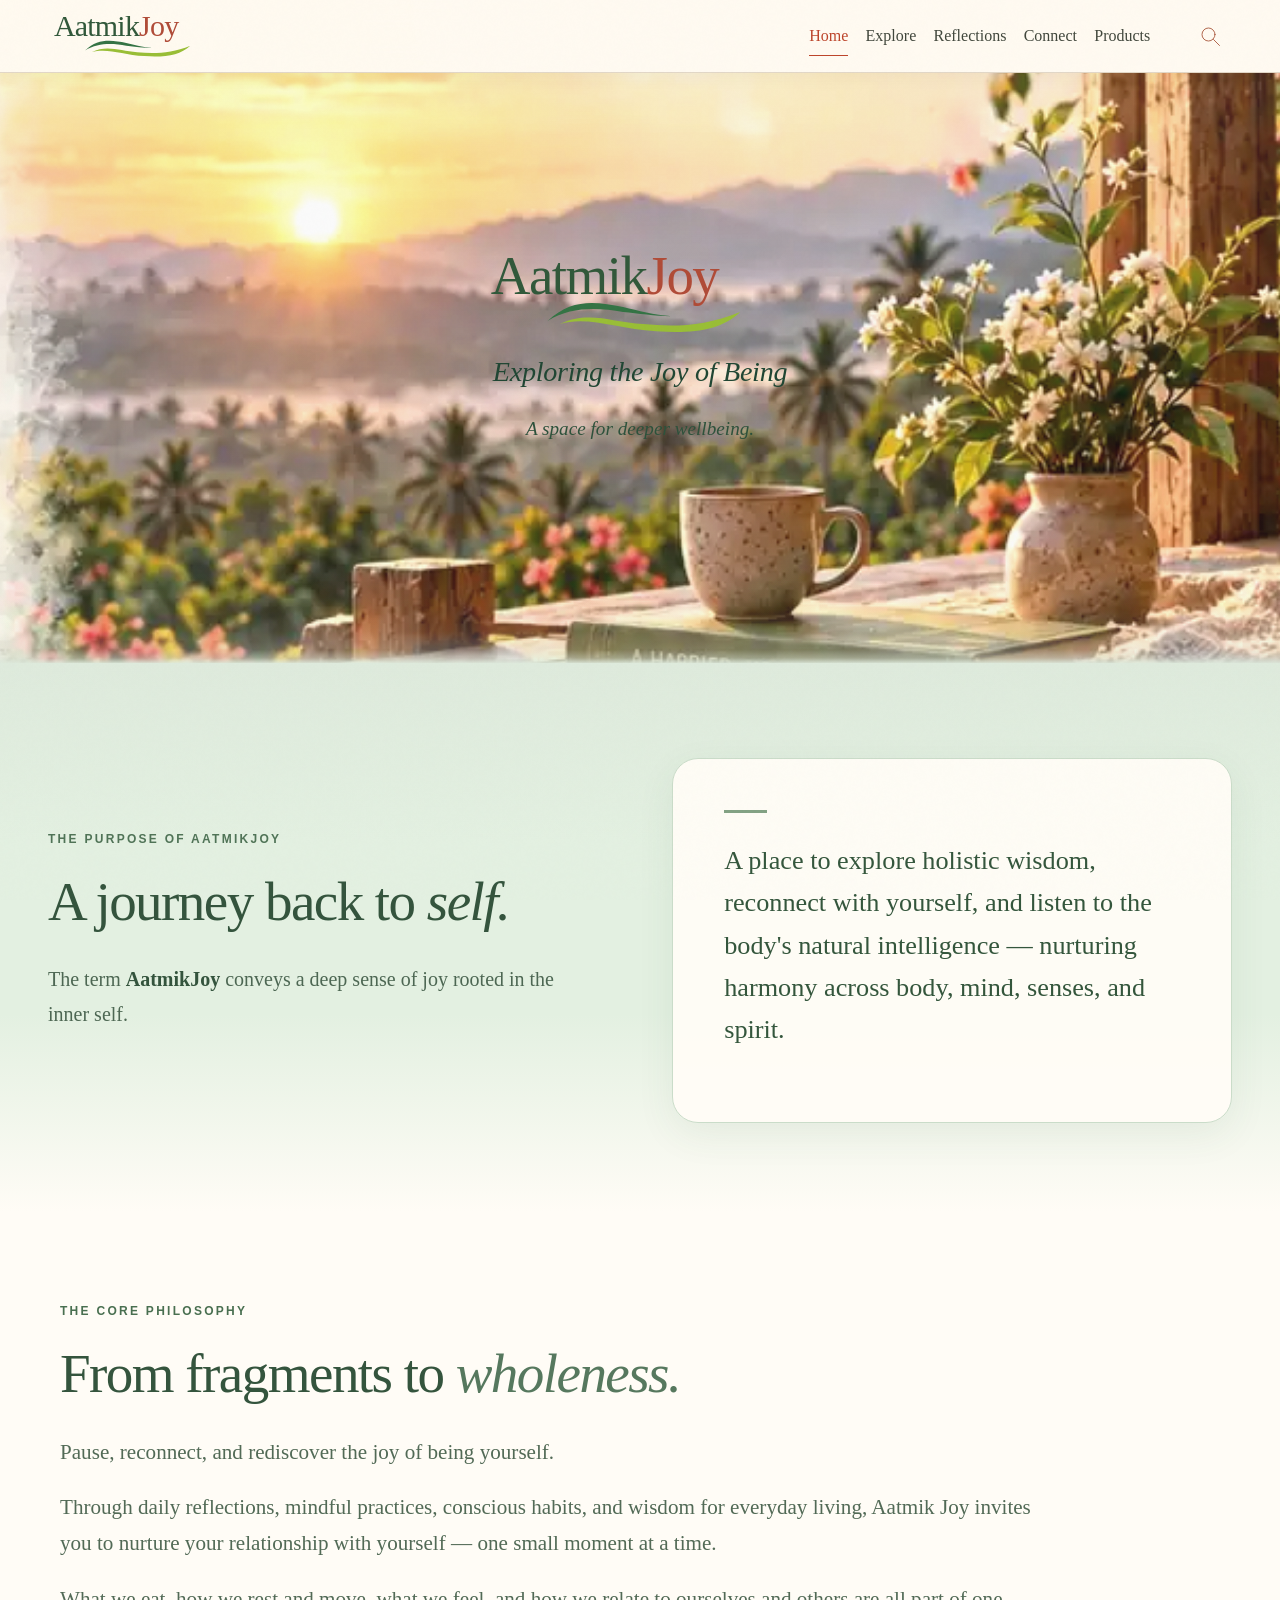
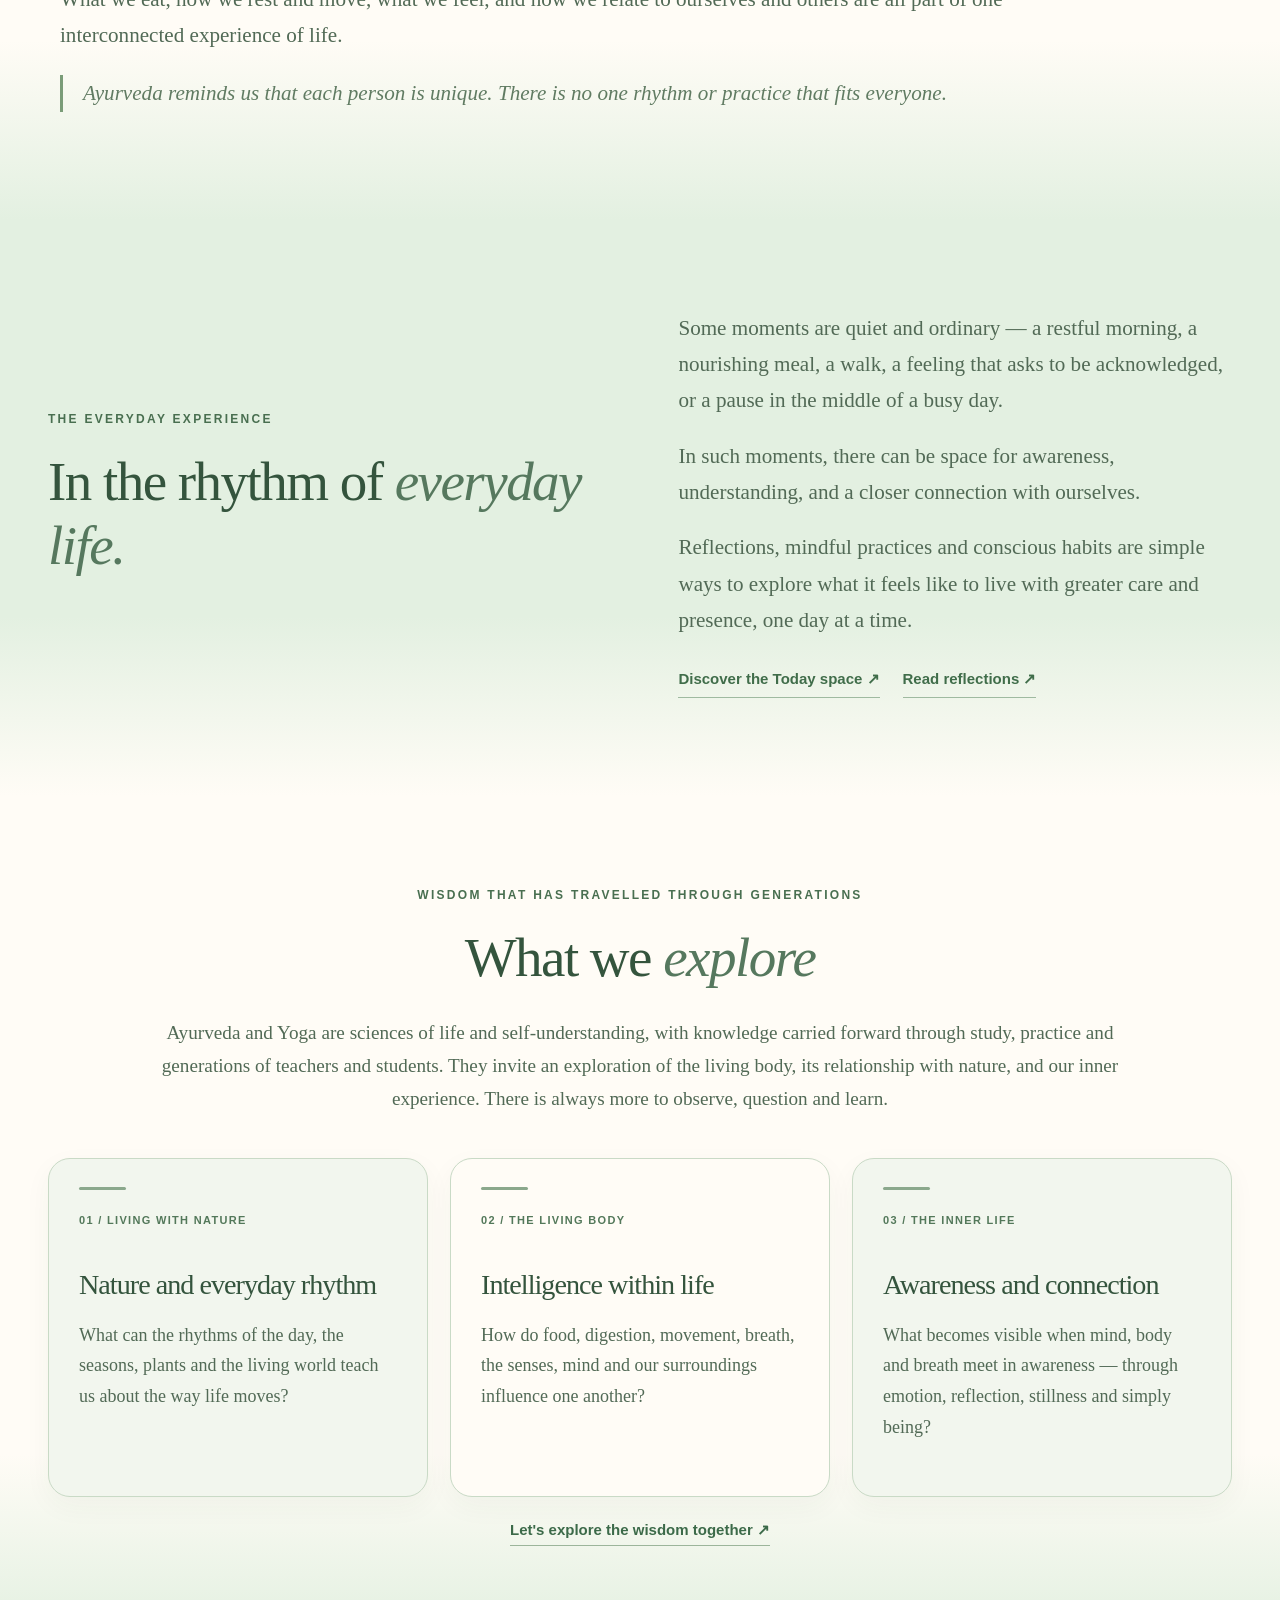
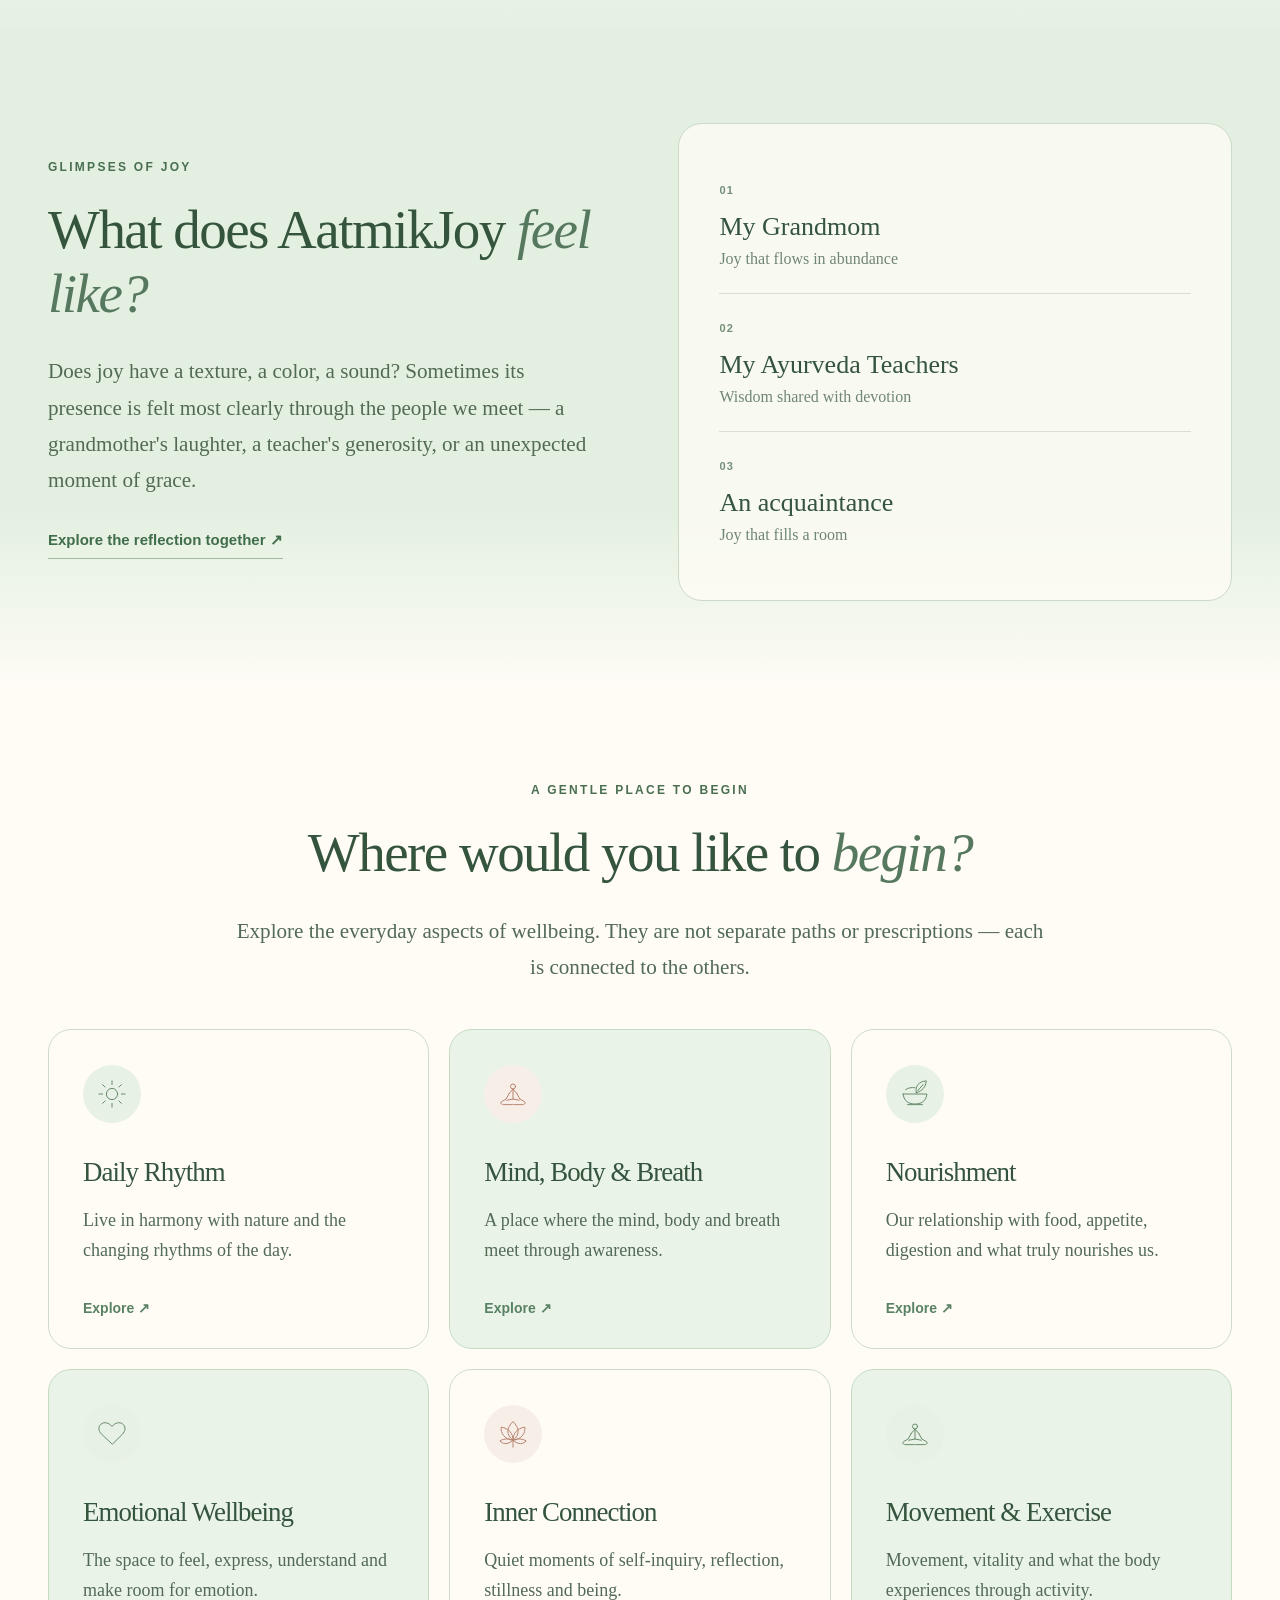
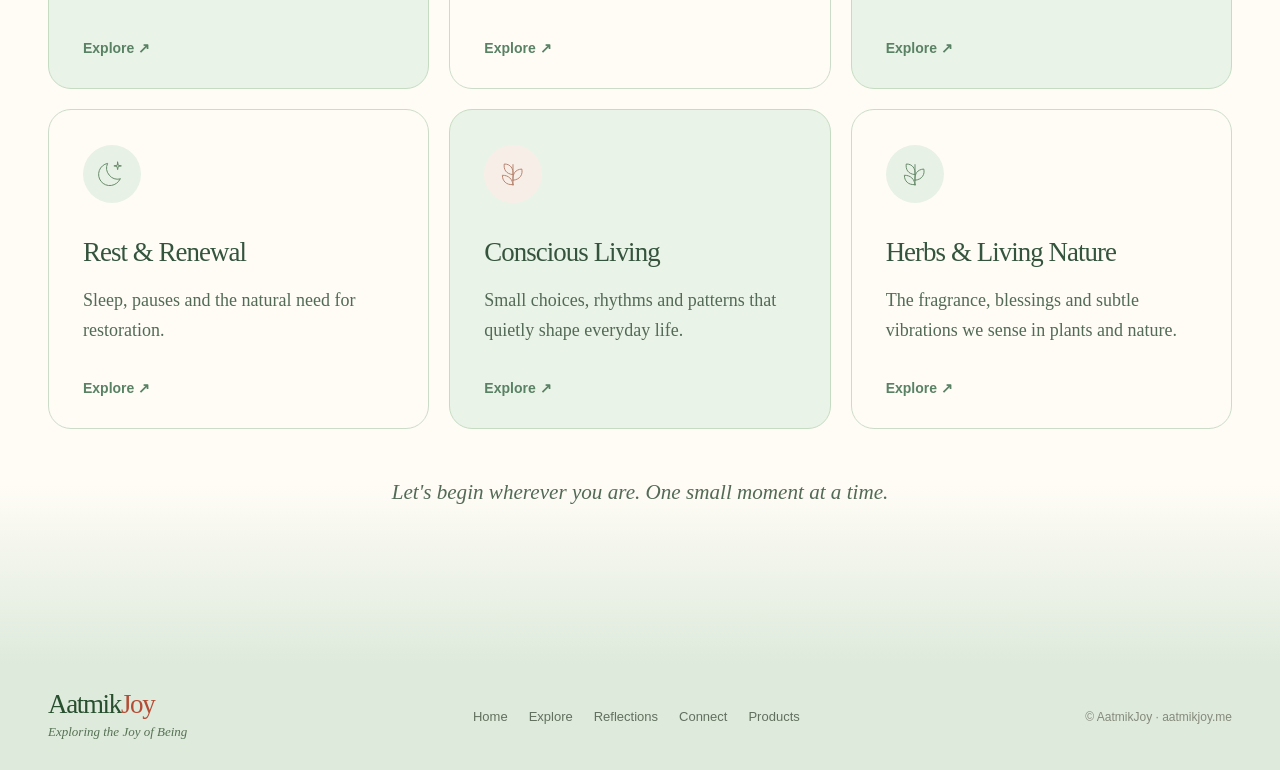
==== commit dca58ed1: "Refresh softer watercolor CSS for preview comparison" ====
--- a/index.html
+++ b/index.html
@@ -1,7 +1,7 @@
 <!DOCTYPE html>
 
 <html lang="en"><head>
-<!-- Revision 3: original theme, spacious sections, gently softened imagery. --><meta charset="utf-8"/><meta content="width=device-width, initial-scale=1" name="viewport"/><meta content="#F1E6D8" name="theme-color"/><meta content="Aatmik Joy - Exploring the Joy of Being. Reflections and connections through Ayurveda, Yoga, nourishment, daily rhythm and inner inquiry." name="description"/><title>Aatmik Joy | Exploring the Joy of Being</title><link href="assets/images/aatmikjoy-symbol-bright.webp" rel="icon" type="image/webp"/><link href="assets/styles.css" rel="stylesheet"/><link href="assets/theme-warm.css" rel="stylesheet"/><link href="assets/today.css?v=studio-20261111-v1" rel="stylesheet"/><link href="assets/home-refresh.css" rel="stylesheet"/><link href="assets/editorial-v7.css?v=20261119-middle-brightness-clarity" rel="stylesheet"/>
+<!-- Revision 3: original theme, spacious sections, gently softened imagery. --><meta charset="utf-8"/><meta content="width=device-width, initial-scale=1" name="viewport"/><meta content="#F1E6D8" name="theme-color"/><meta content="Aatmik Joy - Exploring the Joy of Being. Reflections and connections through Ayurveda, Yoga, nourishment, daily rhythm and inner inquiry." name="description"/><title>Aatmik Joy | Exploring the Joy of Being</title><link href="assets/images/aatmikjoy-symbol-bright.webp" rel="icon" type="image/webp"/><link href="assets/styles.css" rel="stylesheet"/><link href="assets/theme-warm.css" rel="stylesheet"/><link href="assets/today.css?v=studio-20261111-v1" rel="stylesheet"/><link href="assets/home-refresh.css" rel="stylesheet"/><link href="assets/editorial-v7.css?v=20261119-soft-hero-preview-02" rel="stylesheet"/>
 </head>
 <body><svg aria-hidden="true" class="svg-library" xmlns="http://www.w3.org/2000/svg"><defs><symbol id="i-sun" viewbox="0 0 48 48"><circle cx="24" cy="24" r="9"></circle><path d="M24 3v6m0 30v6M3 24h6m30 0h6M9 9l4 4m22 22 4 4M9 39l4-4m22-22 4-4"></path></symbol><symbol id="i-leaf" viewbox="0 0 48 48"><path d="M24 42V9m0 16c-12-1-15-9-14-17 10 0 15 7 14 17Zm0 9c12-1 16-10 14-18-10 1-15 7-14 18Zm0 7C13 42 7 35 7 26c10 0 16 6 17 15Z"></path></symbol><symbol id="i-yoga" viewbox="0 0 48 48"><circle cx="24" cy="12" r="4"></circle><path d="m18 23 6-7 6 7m-6-7v16m-6-9-5 9-7 4c-3 2-1 5 3 5h14m7-18 5 9 7 4c3 2 1 5-3 5H25m-11-7 10-2 10 2"></path></symbol><symbol id="i-food" viewbox="0 0 48 48"><path d="M5 24h38c-1 10-7 16-19 16S6 34 5 24Zm7 17h24M26 22c-2-11 4-18 16-19-1 10-6 16-16 19Zm2-3 9-10M9 17c4-3 10-4 15-3"></path></symbol><symbol id="i-heart" viewbox="0 0 48 48"><path d="M24 40 7 24C-5 11 13-2 24 12 35-2 53 11 41 24Z"></path></symbol><symbol id="i-lotus" viewbox="0 0 48 48"><path d="M24 34C12 25 14 14 24 4c10 10 12 21 0 30Zm0 0C10 33 4 22 5 13c12 2 19 9 19 21Zm0 0c14-1 20-12 19-21-12 2-19 9-19 21Zm0 0c-9 8-17 6-21 1 7-4 15-4 21-1Zm0 0c9 8 17 6 21 1-7-4-15-4-21-1Zm0 0v11"></path></symbol><symbol id="i-moon" viewbox="0 0 48 48"><path d="M37 32A18 18 0 0 1 17 7a18 18 0 1 0 20 25Z"></path><path d="m33 5 1 5 5 1-5 1-1 5-1-5-5-1 5-1Z"></path></symbol><symbol id="i-arrow" viewbox="0 0 48 48"><path d="M8 24h30M28 14l10 10-10 10"></path></symbol><symbol id="i-chevron" viewbox="0 0 48 48"><path d="m18 10 14 14-14 14"></path></symbol><symbol id="i-search" viewbox="0 0 48 48"><circle cx="21" cy="21" r="13"></circle><path d="m31 31 12 12"></path></symbol><symbol id="i-close" viewbox="0 0 48 48"><path d="m12 12 24 24M36 12 12 36"></path></symbol><symbol id="i-menu" viewbox="0 0 48 48"><path d="M7 13h34M7 24h34M7 35h34"></path></symbol><symbol id="i-check" viewbox="0 0 48 48"><path d="m10 25 9 9 20-20"></path></symbol><symbol id="i-user" viewbox="0 0 48 48"><circle cx="24" cy="14" r="8"></circle><path d="M7 43c0-12 6-19 17-19s17 7 17 19Z"></path></symbol><symbol id="i-form" viewbox="0 0 48 48"><path d="M11 4h20l8 8v32H11Zm19 0v10h9M18 22h14M18 29h14M18 36h9"></path></symbol><symbol id="i-mail" viewbox="0 0 48 48"><rect height="28" rx="4" width="38" x="5" y="10"></rect><path d="m6 13 18 14 18-14"></path></symbol><symbol id="i-lock" viewbox="0 0 48 48"><rect height="22" rx="4" width="28" x="10" y="21"></rect><path d="M16 21V13a8 8 0 0 1 16 0v8M24 30v6"></path></symbol><symbol id="i-book" viewbox="0 0 48 48"><path d="M24 12C17 6 9 6 4 8v30c8-2 14-1 20 4 6-5 12-6 20-4V8c-5-2-13-2-20 4Zm0 0v30"></path></symbol><symbol id="i-external" viewbox="0 0 48 48"><path d="M27 6h15v15M42 6 22 26M21 8H9v32h32V28"></path></symbol><symbol id="i-info" viewbox="0 0 48 48"><circle cx="24" cy="24" r="19"></circle><path d="M24 22v12M24 14v1"></path></symbol><symbol id="i-logout" viewbox="0 0 48 48"><path d="M20 7H8v34h12M17 24h26M33 14l10 10-10 10"></path></symbol></defs></svg><a class="skip-link" href="#main-content">Skip to content</a>
 <header class="site-header"><div class="header-inner wrap"><a aria-label="AatmikJoy, home" class="brand brand-exact" href="#/home"><img alt="AatmikJoy" height="171" src="assets/images/aatmikjoy-wordmark-waves.svg" width="530"/></a><nav aria-label="Main navigation" class="primary-nav" id="primary-nav">
--- a/assets/editorial-v7.css
+++ b/assets/editorial-v7.css
@@ -1067,39 +1067,55 @@
 }
 
 
-/* Final hero balance: warm, clear, middle-exposure watercolor, with the chalky left edge
-   cropped away. The existing AatmikJoy artwork and bottom-only sage blend stay. */
+/* AatmikJoy hero: softer light and more subdued color for visual review.
+   Preserve the existing watercolor and its gentle transition to pale sage. */
 #page-home .home-v8-hero .hero-scene {
-  filter:brightness(1.05) saturate(.99) contrast(1.02)!important;
-  transform:scale(1.085);
+  filter:brightness(1.03) saturate(.92) contrast(.96)!important;
+  transform:scale(1.06);
   transform-origin:58% center;
   background-position:56% 61%!important;
   opacity:1!important;
+}
+/* A very fine warm veil softens highlights, not a chalky wash. */
+#page-home .home-v8-hero .hero-scene::before {
+  content:"";
+  display:block!important;
+  position:absolute;
+  inset:0;
+  pointer-events:none;
+  background:linear-gradient(
+    to bottom,
+    rgba(255,250,242,.10) 0%,
+    rgba(255,250,242,.06) 28%,
+    rgba(245,248,242,.04) 58%,
+    rgba(232,240,230,.06) 100%
+  );
 }
 #page-home .home-v8-hero .hero-scene::after,
 #page-home .home-v8-hero::before {
   display:none!important;
   content:none!important;
 }
+/* Finish at full pale sage to prevent a visible hard edge at the join. */
 #page-home .home-v8-hero::after {
   height:clamp(72px,8vw,110px)!important;
   background:linear-gradient(
     to bottom,
     rgba(222,234,220,0) 0%,
-    rgba(222,234,220,.02) 46%,
-    rgba(222,234,220,.10) 67%,
-    rgba(222,234,220,.31) 84%,
-    rgba(222,234,220,.72) 95%,
+    rgba(222,234,220,.03) 48%,
+    rgba(222,234,220,.10) 68%,
+    rgba(222,234,220,.28) 86%,
+    rgba(222,234,220,.56) 94%,
     var(--aj-flow-sage) 100%
   )!important;
 }
 #page-home .home-v8-hero .aj-centered-hero h1,
 #page-home .home-v8-hero .aj-centered-hero .hero-description {
-  text-shadow:0 1px 8px rgba(255,252,246,.28)!important;
-}
-@media(max-width:650px){
+  text-shadow:0 1px 6px rgba(255,252,246,.22)!important;
+}
+@media(max-width:650px) {
   #page-home .home-v8-hero .hero-scene {
-    transform:scale(1.075);
+    transform:scale(1.06);
     transform-origin:60% center;
     background-position:59% 61%!important;
   }
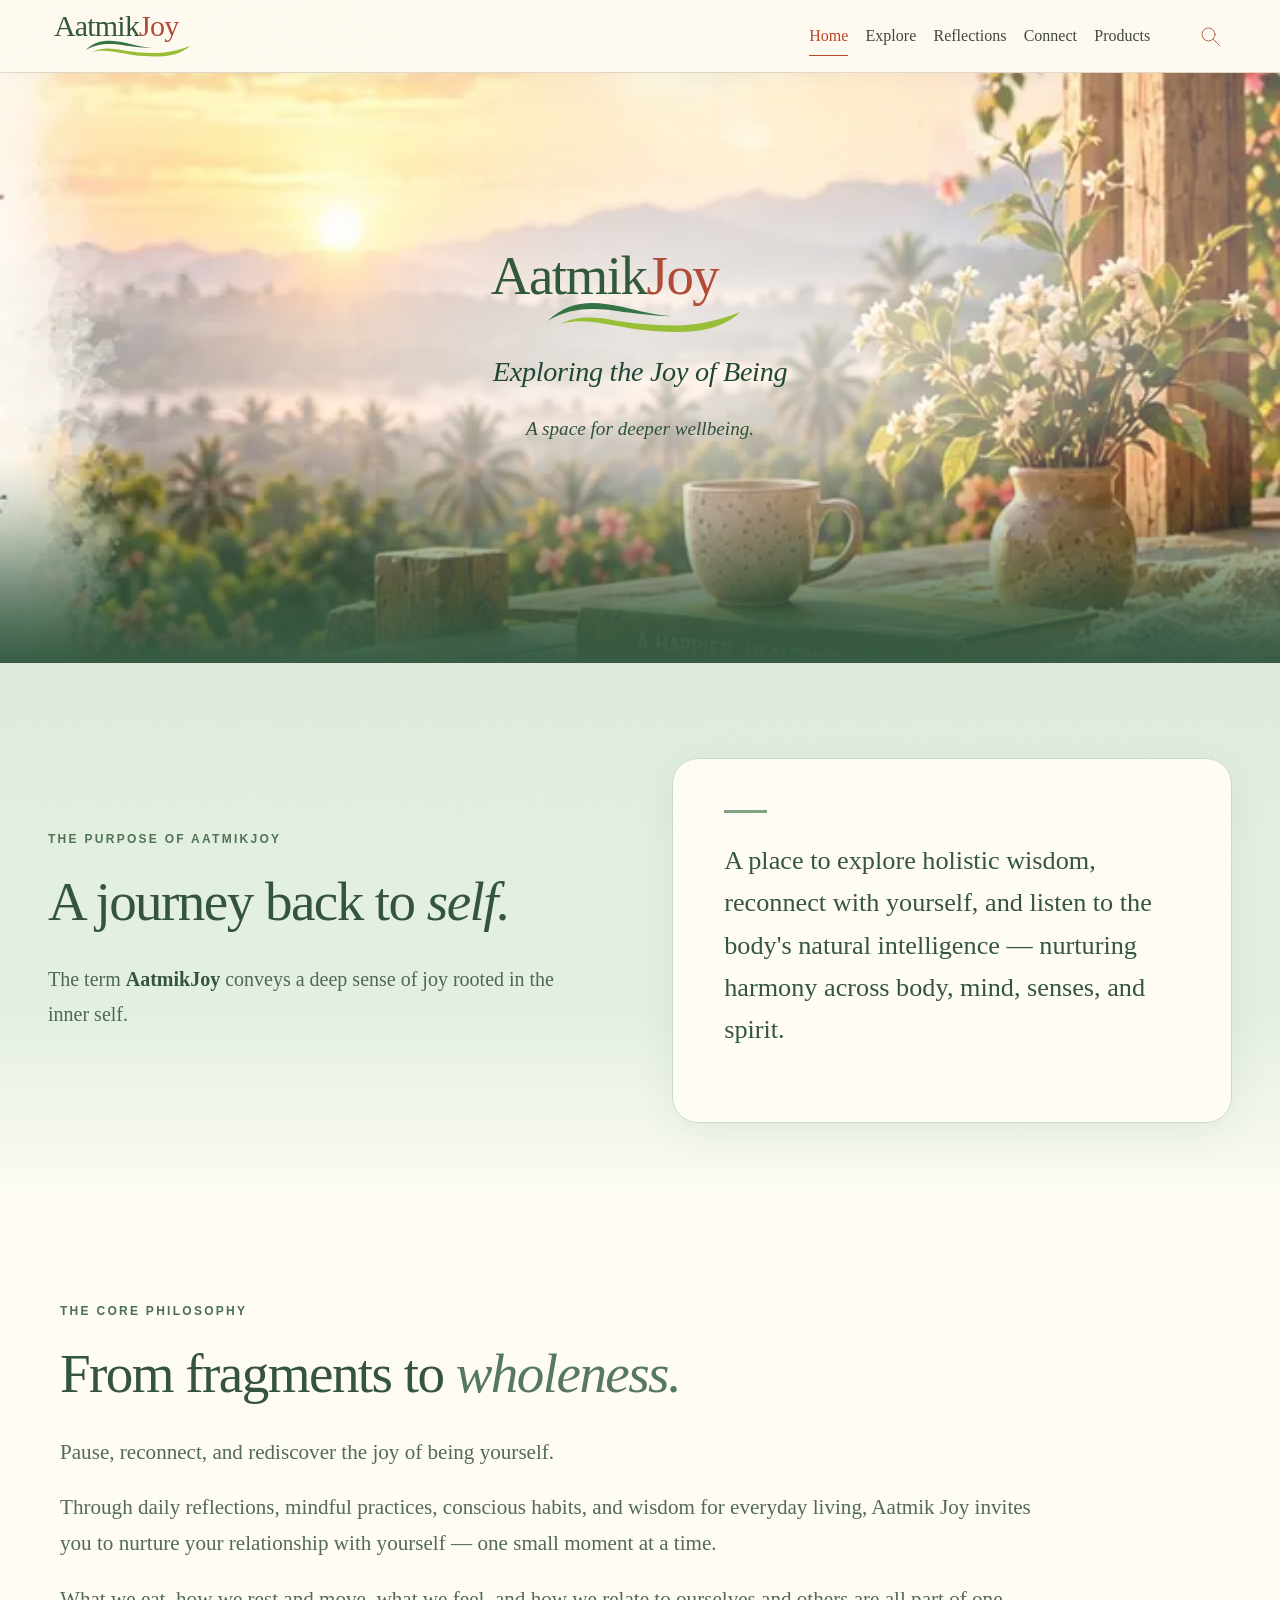
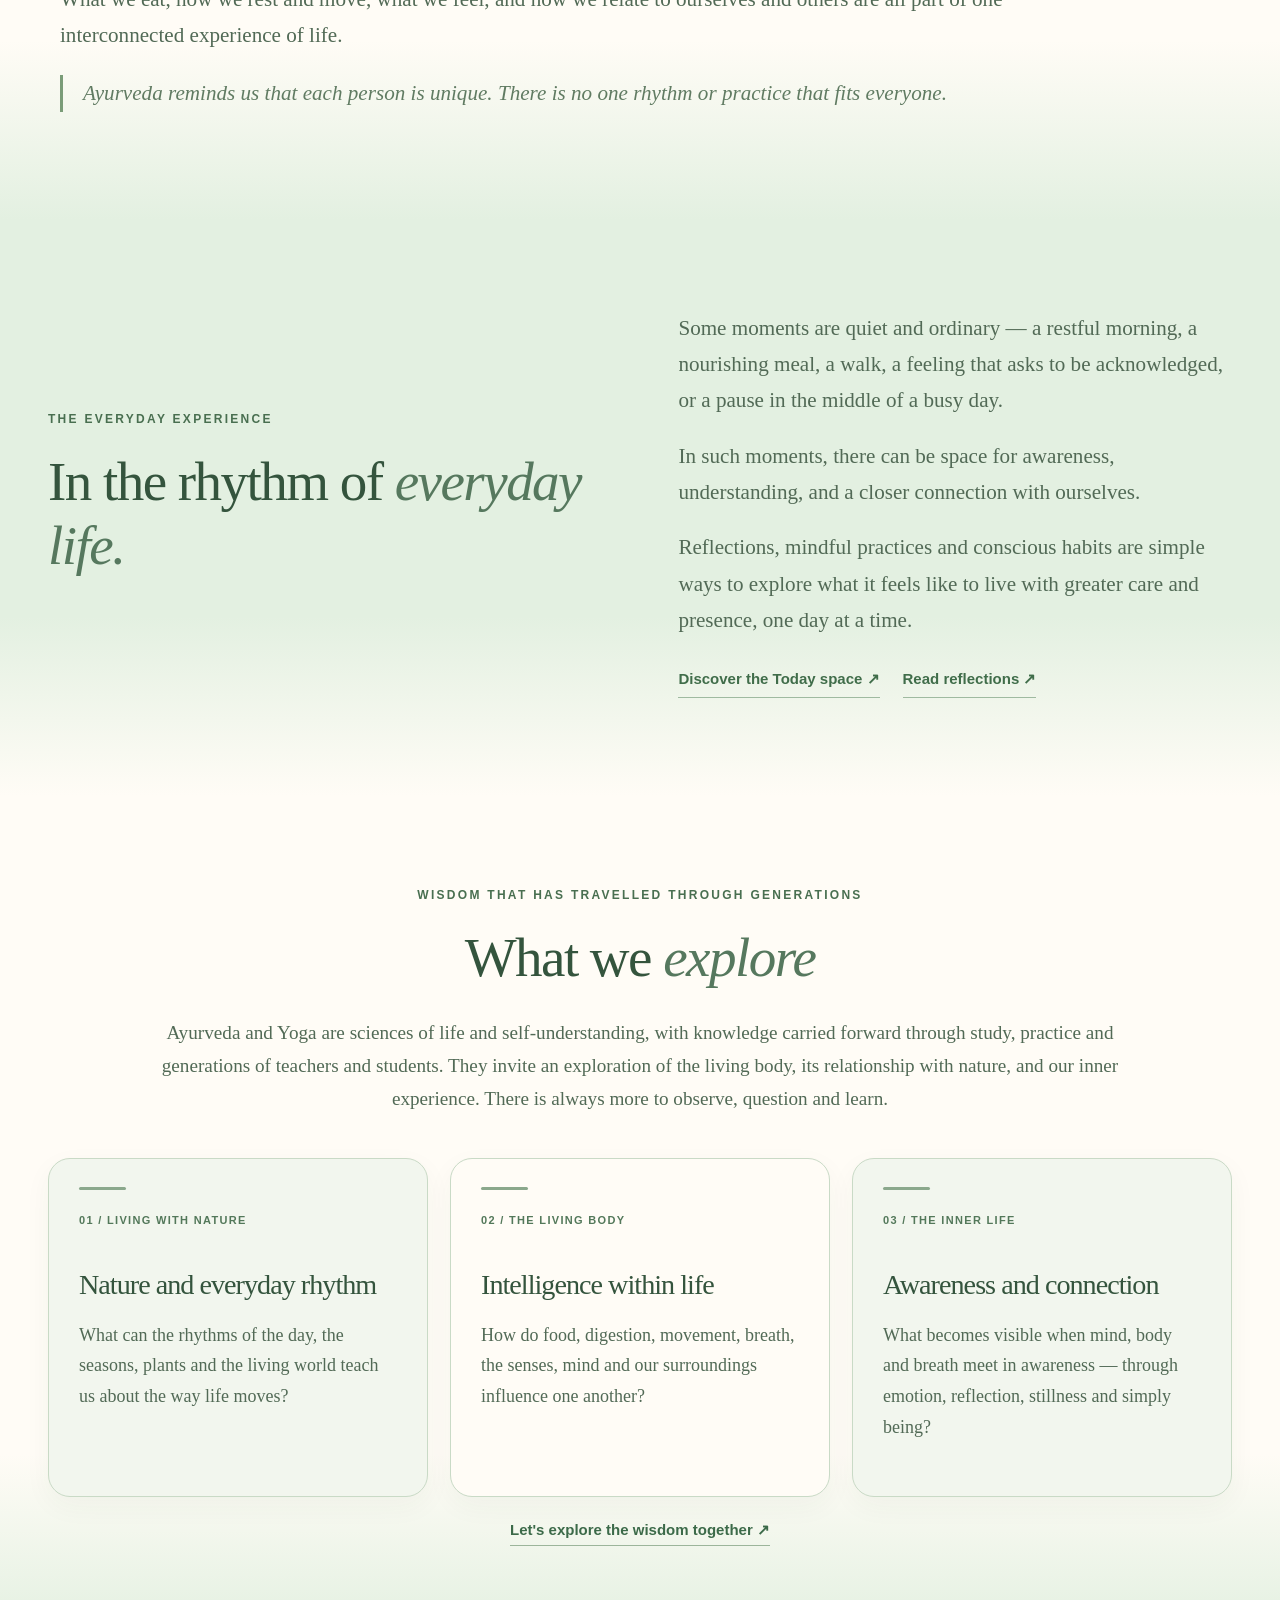
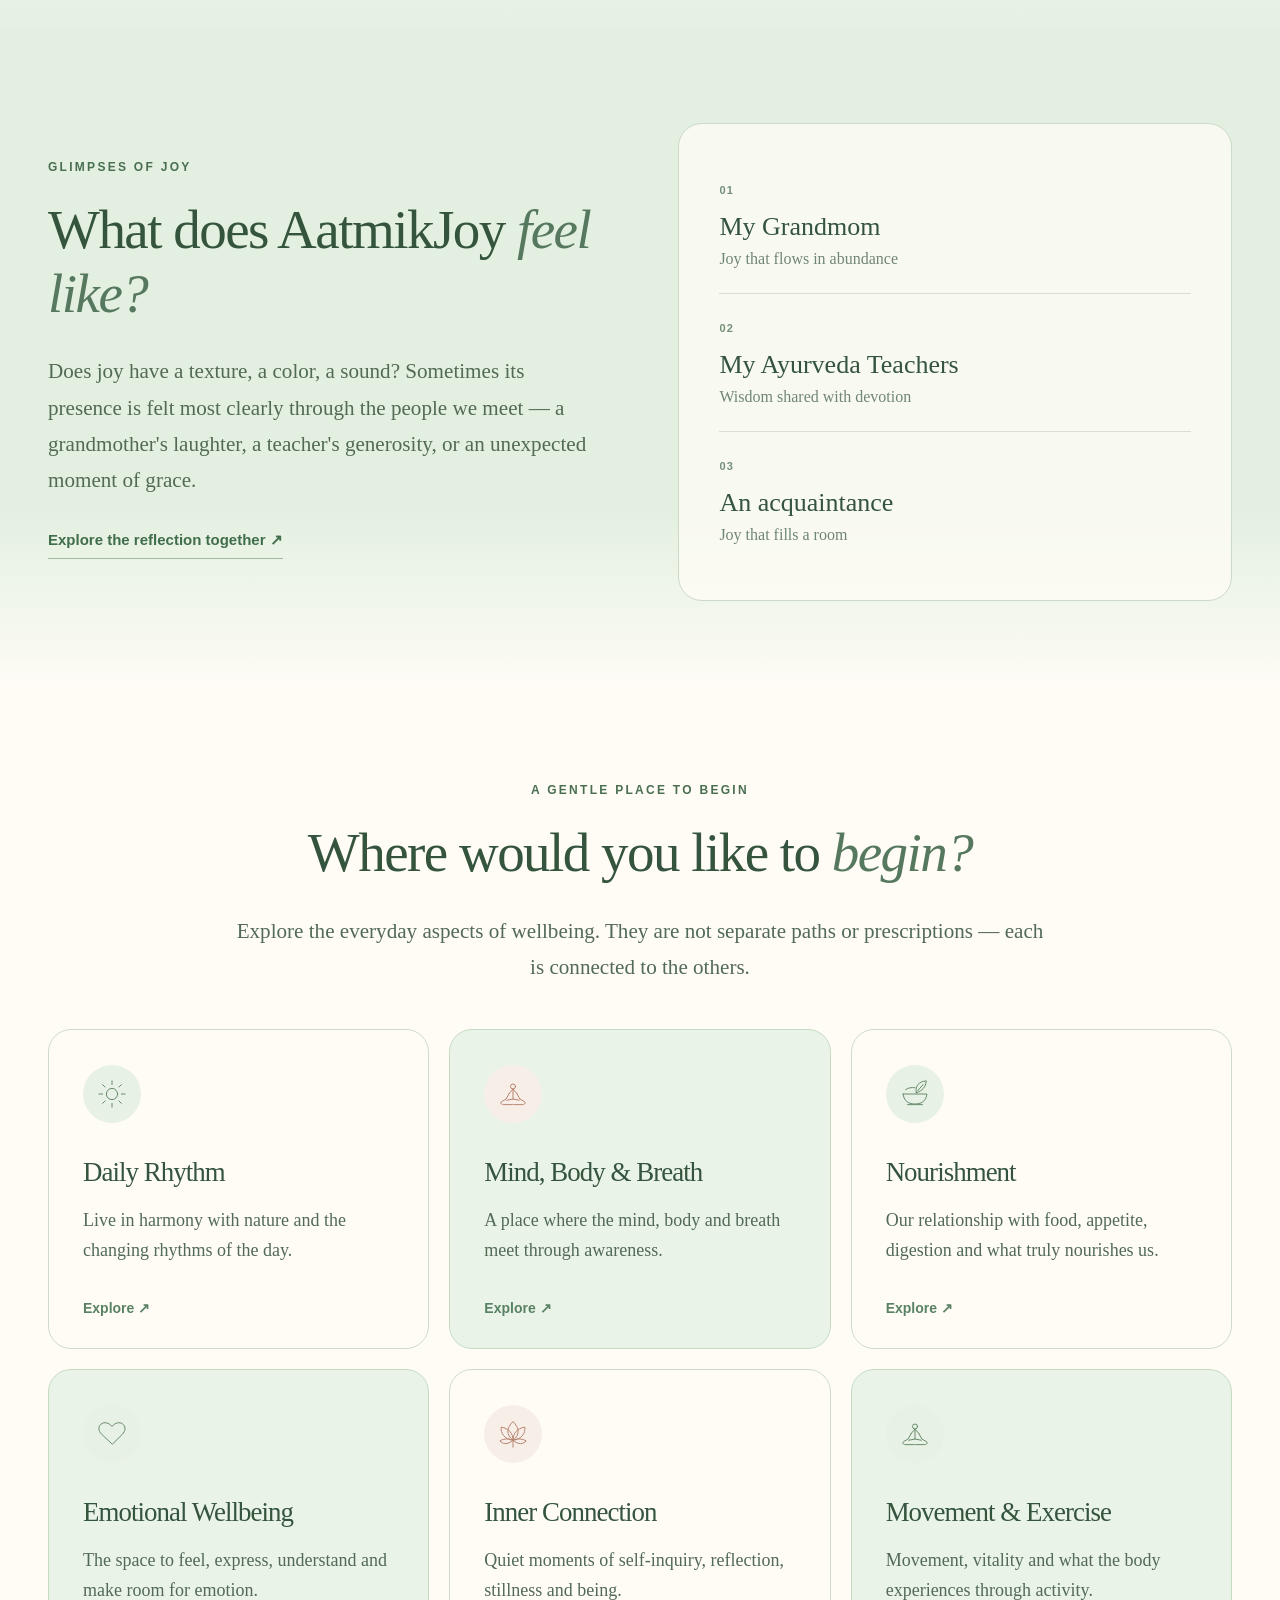
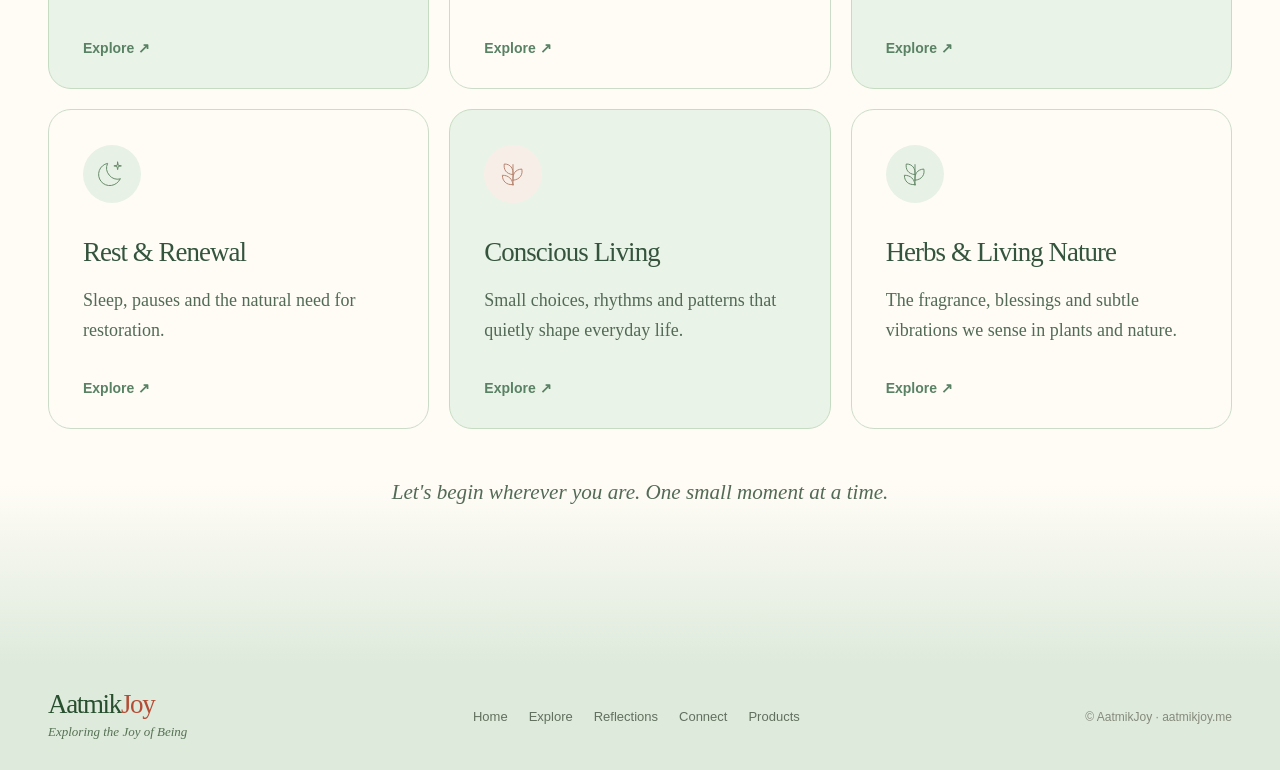
==== commit 80415e8b: "Refresh stylesheet for exact uploaded HTML homepage hero restoration" ====
--- a/index.html
+++ b/index.html
@@ -1,7 +1,7 @@
 <!DOCTYPE html>
 
 <html lang="en"><head>
-<!-- Revision 3: original theme, spacious sections, gently softened imagery. --><meta charset="utf-8"/><meta content="width=device-width, initial-scale=1" name="viewport"/><meta content="#F1E6D8" name="theme-color"/><meta content="Aatmik Joy - Exploring the Joy of Being. Reflections and connections through Ayurveda, Yoga, nourishment, daily rhythm and inner inquiry." name="description"/><title>Aatmik Joy | Exploring the Joy of Being</title><link href="assets/images/aatmikjoy-symbol-bright.webp" rel="icon" type="image/webp"/><link href="assets/styles.css" rel="stylesheet"/><link href="assets/theme-warm.css" rel="stylesheet"/><link href="assets/today.css?v=studio-20261111-v1" rel="stylesheet"/><link href="assets/home-refresh.css" rel="stylesheet"/><link href="assets/editorial-v7.css?v=20261119-soft-hero-preview-02" rel="stylesheet"/>
+<!-- Revision 3: original theme, spacious sections, gently softened imagery. --><meta charset="utf-8"/><meta content="width=device-width, initial-scale=1" name="viewport"/><meta content="#F1E6D8" name="theme-color"/><meta content="Aatmik Joy - Exploring the Joy of Being. Reflections and connections through Ayurveda, Yoga, nourishment, daily rhythm and inner inquiry." name="description"/><title>Aatmik Joy | Exploring the Joy of Being</title><link href="assets/images/aatmikjoy-symbol-bright.webp" rel="icon" type="image/webp"/><link href="assets/styles.css" rel="stylesheet"/><link href="assets/theme-warm.css" rel="stylesheet"/><link href="assets/today.css?v=studio-20261111-v1" rel="stylesheet"/><link href="assets/home-refresh.css" rel="stylesheet"/><link href="assets/editorial-v7.css?v=20261119-user-v7-hero-restore" rel="stylesheet"/>
 </head>
 <body><svg aria-hidden="true" class="svg-library" xmlns="http://www.w3.org/2000/svg"><defs><symbol id="i-sun" viewbox="0 0 48 48"><circle cx="24" cy="24" r="9"></circle><path d="M24 3v6m0 30v6M3 24h6m30 0h6M9 9l4 4m22 22 4 4M9 39l4-4m22-22 4-4"></path></symbol><symbol id="i-leaf" viewbox="0 0 48 48"><path d="M24 42V9m0 16c-12-1-15-9-14-17 10 0 15 7 14 17Zm0 9c12-1 16-10 14-18-10 1-15 7-14 18Zm0 7C13 42 7 35 7 26c10 0 16 6 17 15Z"></path></symbol><symbol id="i-yoga" viewbox="0 0 48 48"><circle cx="24" cy="12" r="4"></circle><path d="m18 23 6-7 6 7m-6-7v16m-6-9-5 9-7 4c-3 2-1 5 3 5h14m7-18 5 9 7 4c3 2 1 5-3 5H25m-11-7 10-2 10 2"></path></symbol><symbol id="i-food" viewbox="0 0 48 48"><path d="M5 24h38c-1 10-7 16-19 16S6 34 5 24Zm7 17h24M26 22c-2-11 4-18 16-19-1 10-6 16-16 19Zm2-3 9-10M9 17c4-3 10-4 15-3"></path></symbol><symbol id="i-heart" viewbox="0 0 48 48"><path d="M24 40 7 24C-5 11 13-2 24 12 35-2 53 11 41 24Z"></path></symbol><symbol id="i-lotus" viewbox="0 0 48 48"><path d="M24 34C12 25 14 14 24 4c10 10 12 21 0 30Zm0 0C10 33 4 22 5 13c12 2 19 9 19 21Zm0 0c14-1 20-12 19-21-12 2-19 9-19 21Zm0 0c-9 8-17 6-21 1 7-4 15-4 21-1Zm0 0c9 8 17 6 21 1-7-4-15-4-21-1Zm0 0v11"></path></symbol><symbol id="i-moon" viewbox="0 0 48 48"><path d="M37 32A18 18 0 0 1 17 7a18 18 0 1 0 20 25Z"></path><path d="m33 5 1 5 5 1-5 1-1 5-1-5-5-1 5-1Z"></path></symbol><symbol id="i-arrow" viewbox="0 0 48 48"><path d="M8 24h30M28 14l10 10-10 10"></path></symbol><symbol id="i-chevron" viewbox="0 0 48 48"><path d="m18 10 14 14-14 14"></path></symbol><symbol id="i-search" viewbox="0 0 48 48"><circle cx="21" cy="21" r="13"></circle><path d="m31 31 12 12"></path></symbol><symbol id="i-close" viewbox="0 0 48 48"><path d="m12 12 24 24M36 12 12 36"></path></symbol><symbol id="i-menu" viewbox="0 0 48 48"><path d="M7 13h34M7 24h34M7 35h34"></path></symbol><symbol id="i-check" viewbox="0 0 48 48"><path d="m10 25 9 9 20-20"></path></symbol><symbol id="i-user" viewbox="0 0 48 48"><circle cx="24" cy="14" r="8"></circle><path d="M7 43c0-12 6-19 17-19s17 7 17 19Z"></path></symbol><symbol id="i-form" viewbox="0 0 48 48"><path d="M11 4h20l8 8v32H11Zm19 0v10h9M18 22h14M18 29h14M18 36h9"></path></symbol><symbol id="i-mail" viewbox="0 0 48 48"><rect height="28" rx="4" width="38" x="5" y="10"></rect><path d="m6 13 18 14 18-14"></path></symbol><symbol id="i-lock" viewbox="0 0 48 48"><rect height="22" rx="4" width="28" x="10" y="21"></rect><path d="M16 21V13a8 8 0 0 1 16 0v8M24 30v6"></path></symbol><symbol id="i-book" viewbox="0 0 48 48"><path d="M24 12C17 6 9 6 4 8v30c8-2 14-1 20 4 6-5 12-6 20-4V8c-5-2-13-2-20 4Zm0 0v30"></path></symbol><symbol id="i-external" viewbox="0 0 48 48"><path d="M27 6h15v15M42 6 22 26M21 8H9v32h32V28"></path></symbol><symbol id="i-info" viewbox="0 0 48 48"><circle cx="24" cy="24" r="19"></circle><path d="M24 22v12M24 14v1"></path></symbol><symbol id="i-logout" viewbox="0 0 48 48"><path d="M20 7H8v34h12M17 24h26M33 14l10 10-10 10"></path></symbol></defs></svg><a class="skip-link" href="#main-content">Skip to content</a>
 <header class="site-header"><div class="header-inner wrap"><a aria-label="AatmikJoy, home" class="brand brand-exact" href="#/home"><img alt="AatmikJoy" height="171" src="assets/images/aatmikjoy-wordmark-waves.svg" width="530"/></a><nav aria-label="Main navigation" class="primary-nav" id="primary-nav">
--- a/assets/editorial-v7.css
+++ b/assets/editorial-v7.css
@@ -1067,59 +1067,81 @@
 }
 
 
-/* AatmikJoy hero: softer light and more subdued color for visual review.
-   Preserve the existing watercolor and its gentle transition to pale sage. */
+/* Home hero image restored from the user's AatmikJoy_seamless_transitions_all_pages_v7.html.
+   Image and overlays only; page content, logo, text styling and all other sections unchanged. */
 #page-home .home-v8-hero .hero-scene {
-  filter:brightness(1.03) saturate(.92) contrast(.96)!important;
-  transform:scale(1.06);
-  transform-origin:58% center;
-  background-position:56% 61%!important;
+  z-index:0!important;
+  filter:saturate(.99) contrast(1.01)!important;
+  transform:none!important;
+  transform-origin:center center!important;
+  background-position:50% 61%!important;
+  background-size:cover!important;
   opacity:1!important;
 }
-/* A very fine warm veil softens highlights, not a chalky wash. */
 #page-home .home-v8-hero .hero-scene::before {
-  content:"";
+  display:none!important;
+  content:none!important;
+  background:none!important;
+}
+#page-home .home-v8-hero .hero-scene::after {
+  content:""!important;
   display:block!important;
   position:absolute;
   inset:0;
   pointer-events:none;
-  background:linear-gradient(
-    to bottom,
-    rgba(255,250,242,.10) 0%,
-    rgba(255,250,242,.06) 28%,
-    rgba(245,248,242,.04) 58%,
-    rgba(232,240,230,.06) 100%
-  );
-}
-#page-home .home-v8-hero .hero-scene::after,
+  background:linear-gradient(180deg,
+    rgba(255,252,246,.32) 0%,
+    rgba(255,252,246,.38) 49%,
+    rgba(255,252,246,.12) 72%,
+    rgba(54,91,67,.17) 100%)!important;
+}
 #page-home .home-v8-hero::before {
-  display:none!important;
-  content:none!important;
-}
-/* Finish at full pale sage to prevent a visible hard edge at the join. */
+  content:""!important;
+  display:block!important;
+  position:absolute;
+  inset:0;
+  z-index:1;
+  pointer-events:none;
+  background:radial-gradient(ellipse 49% 55% at 50% 45%,
+    rgba(255,252,246,.72) 0%,
+    rgba(255,252,246,.43) 45%,
+    rgba(255,252,246,0) 88%)!important;
+}
 #page-home .home-v8-hero::after {
-  height:clamp(72px,8vw,110px)!important;
-  background:linear-gradient(
-    to bottom,
-    rgba(222,234,220,0) 0%,
-    rgba(222,234,220,.03) 48%,
-    rgba(222,234,220,.10) 68%,
-    rgba(222,234,220,.28) 86%,
-    rgba(222,234,220,.56) 94%,
-    var(--aj-flow-sage) 100%
-  )!important;
-}
+  content:""!important;
+  display:block!important;
+  position:absolute;
+  left:0;
+  right:0;
+  top:auto;
+  bottom:-1px;
+  height:clamp(125px,16vw,205px)!important;
+  z-index:2;
+  pointer-events:none;
+  background:linear-gradient(180deg,
+    rgba(54,91,67,0) 0%,
+    rgba(54,91,67,.28) 34%,
+    rgba(54,91,67,.77) 74%,
+    #365B43 100%)!important;
+}
+/* Keep the current preview's lettering and spacing unchanged. */
 #page-home .home-v8-hero .aj-centered-hero h1,
 #page-home .home-v8-hero .aj-centered-hero .hero-description {
   text-shadow:0 1px 6px rgba(255,252,246,.22)!important;
 }
 @media(max-width:650px) {
   #page-home .home-v8-hero .hero-scene {
-    transform:scale(1.06);
-    transform-origin:60% center;
-    background-position:59% 61%!important;
+    transform:none!important;
+    background-size:auto 100%!important;
+    background-position:59% bottom!important;
+  }
+  #page-home .home-v8-hero::before {
+    background:radial-gradient(ellipse 90% 46% at 50% 43%,
+      rgba(255,252,246,.77),
+      rgba(255,252,246,.28) 75%,
+      transparent 100%)!important;
   }
   #page-home .home-v8-hero::after {
-    height:clamp(70px,18vw,98px)!important;
-  }
-}
+    height:140px!important;
+  }
+}
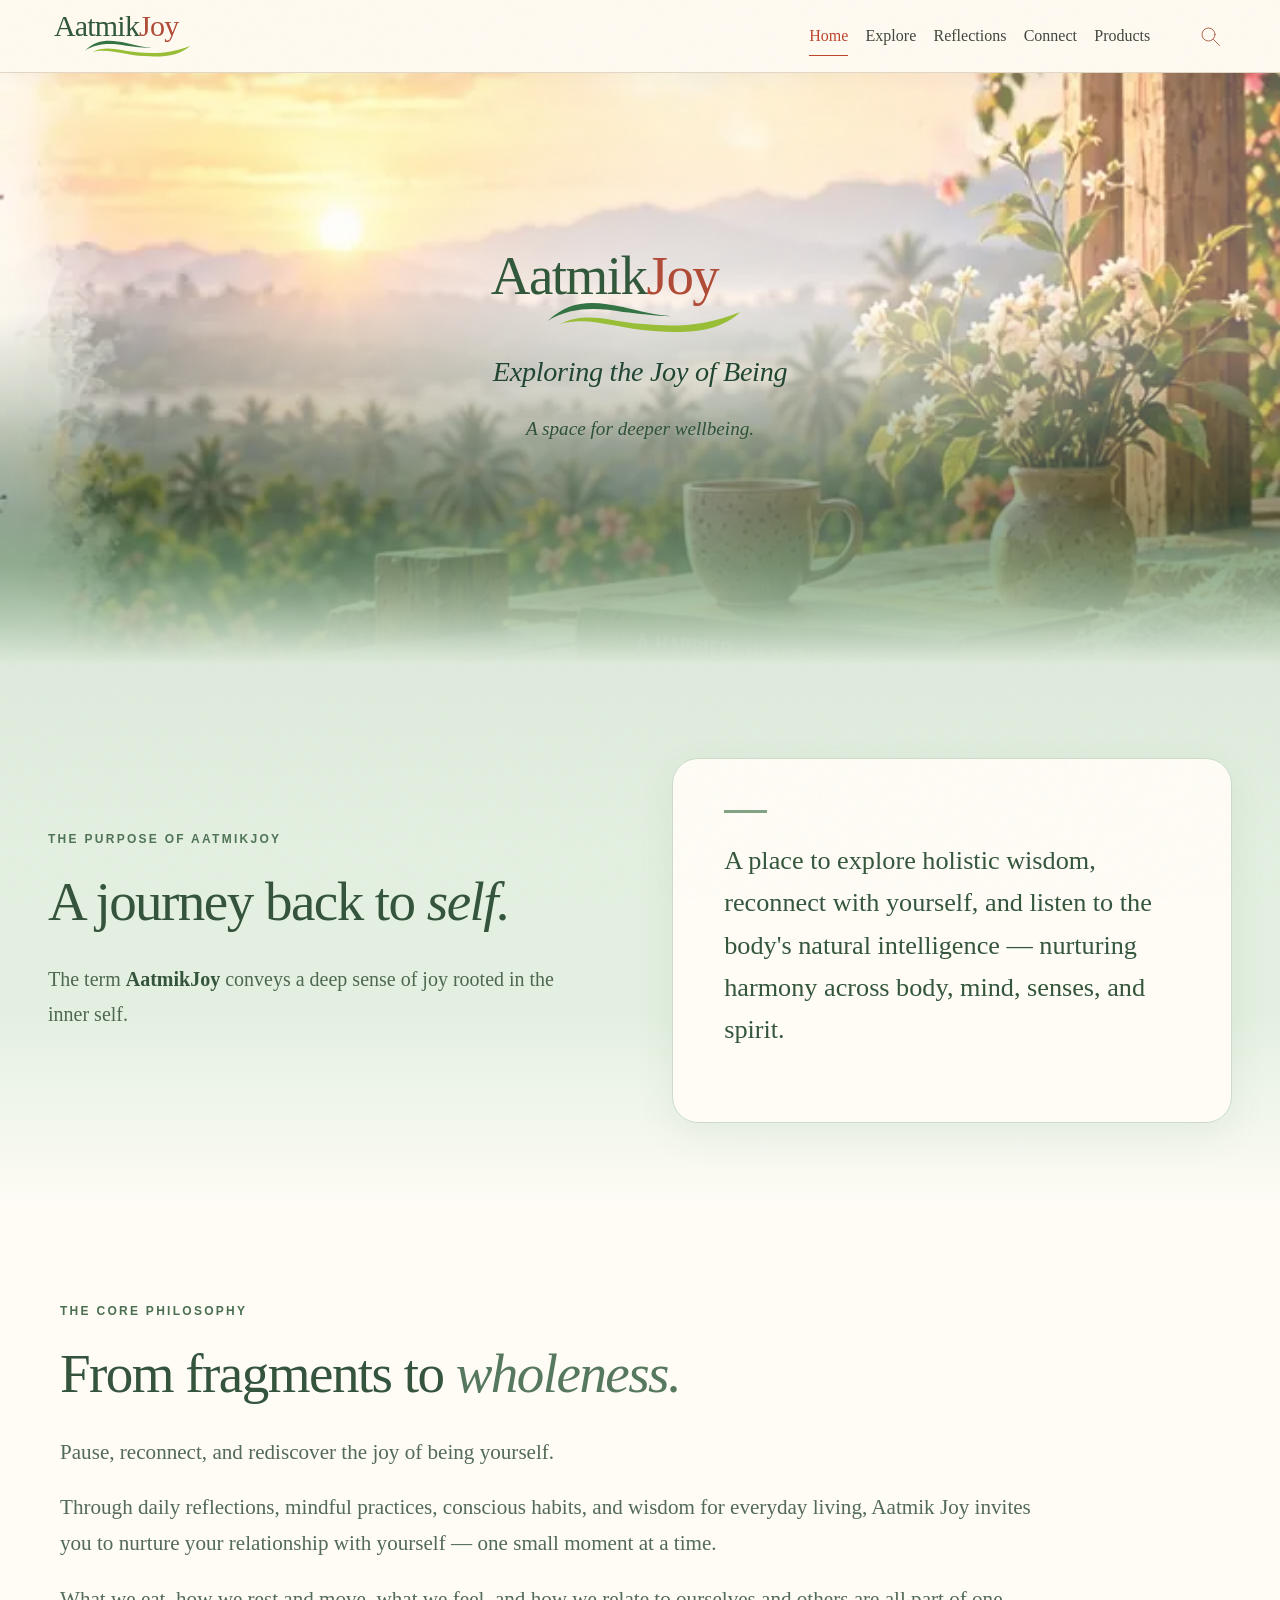
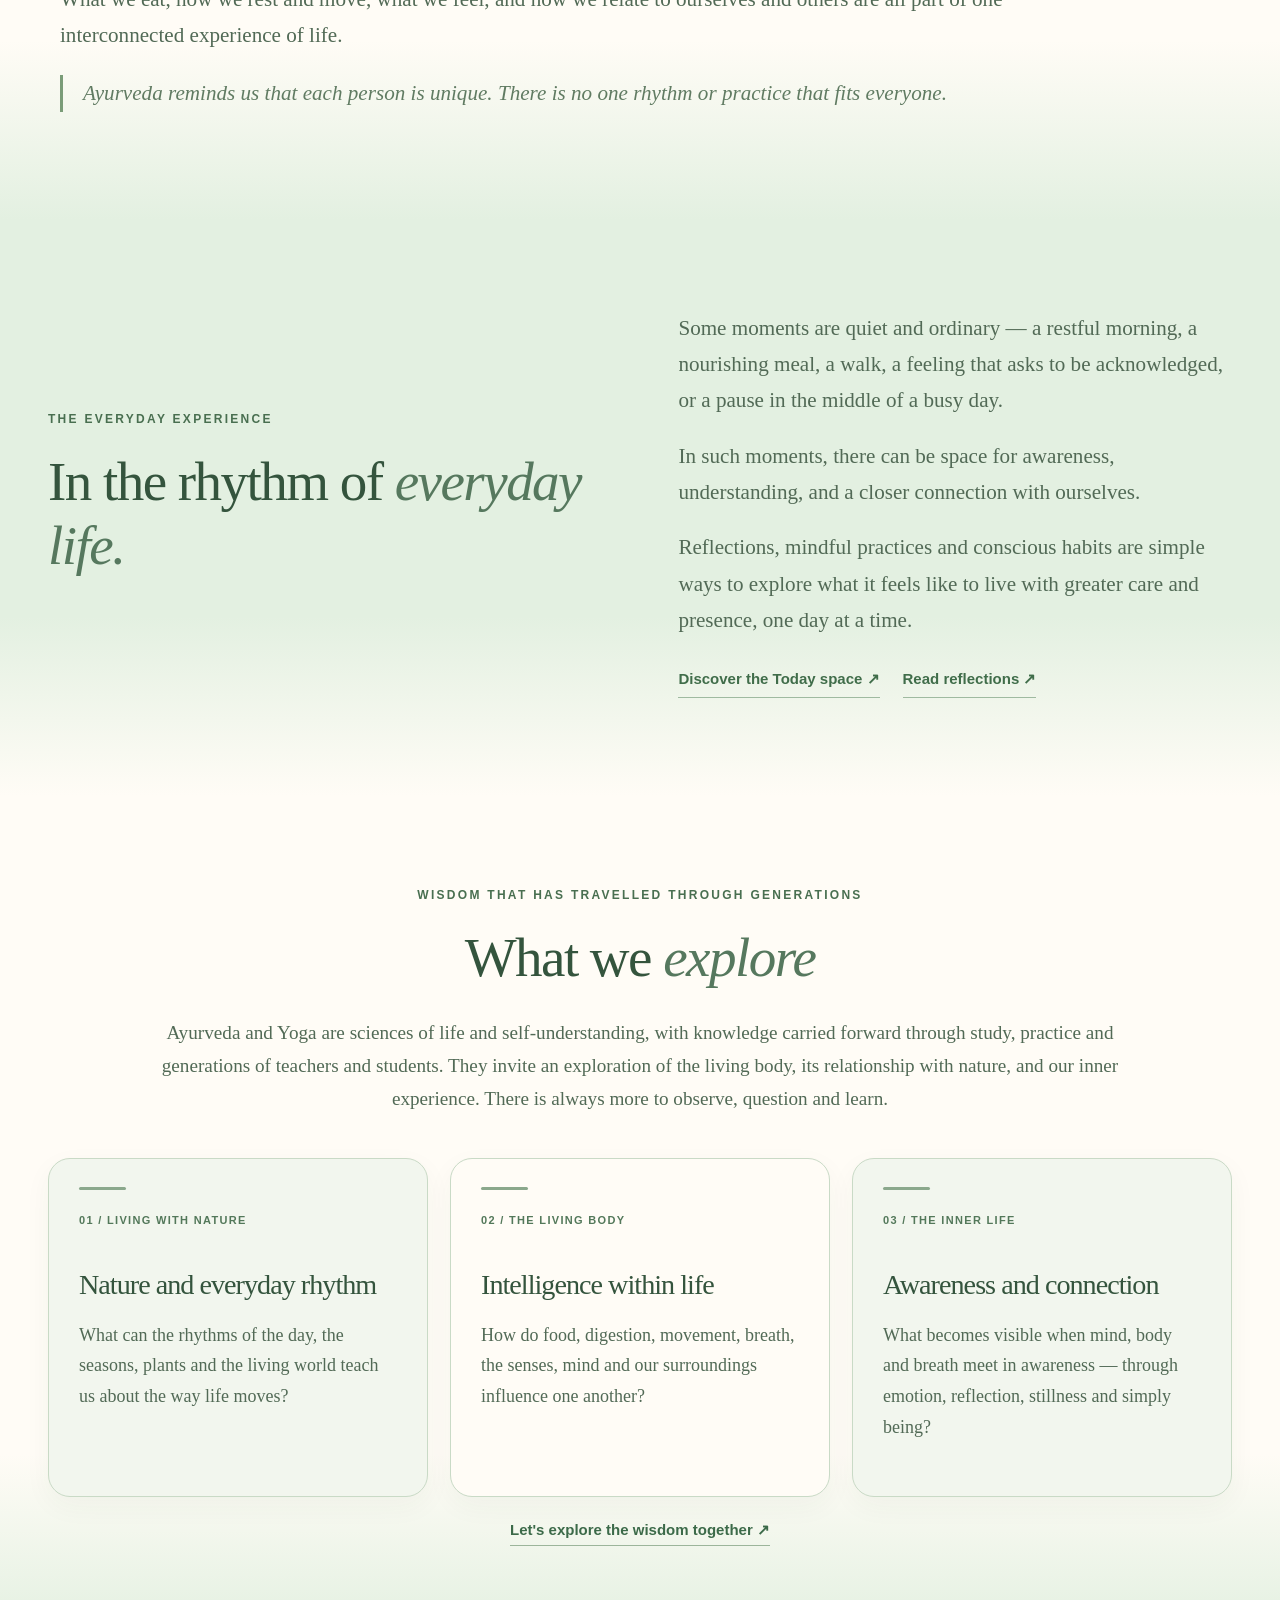
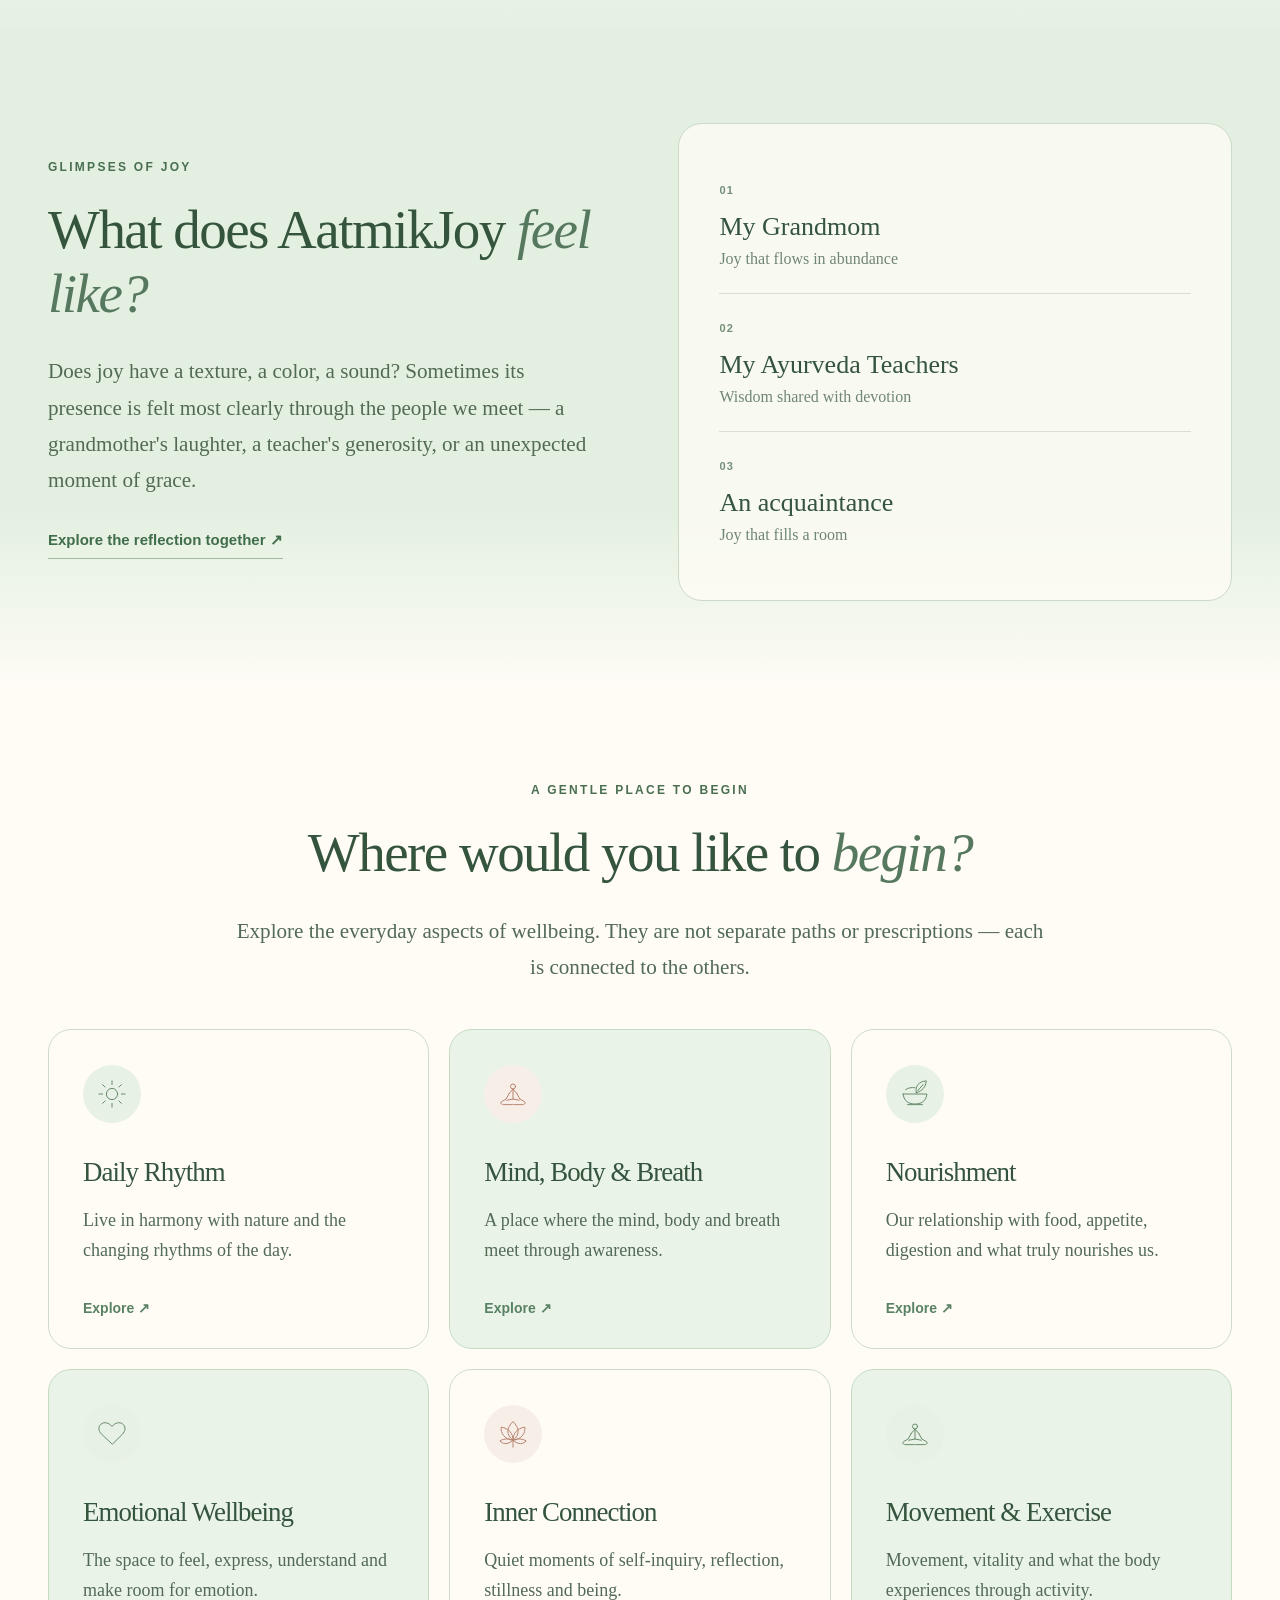
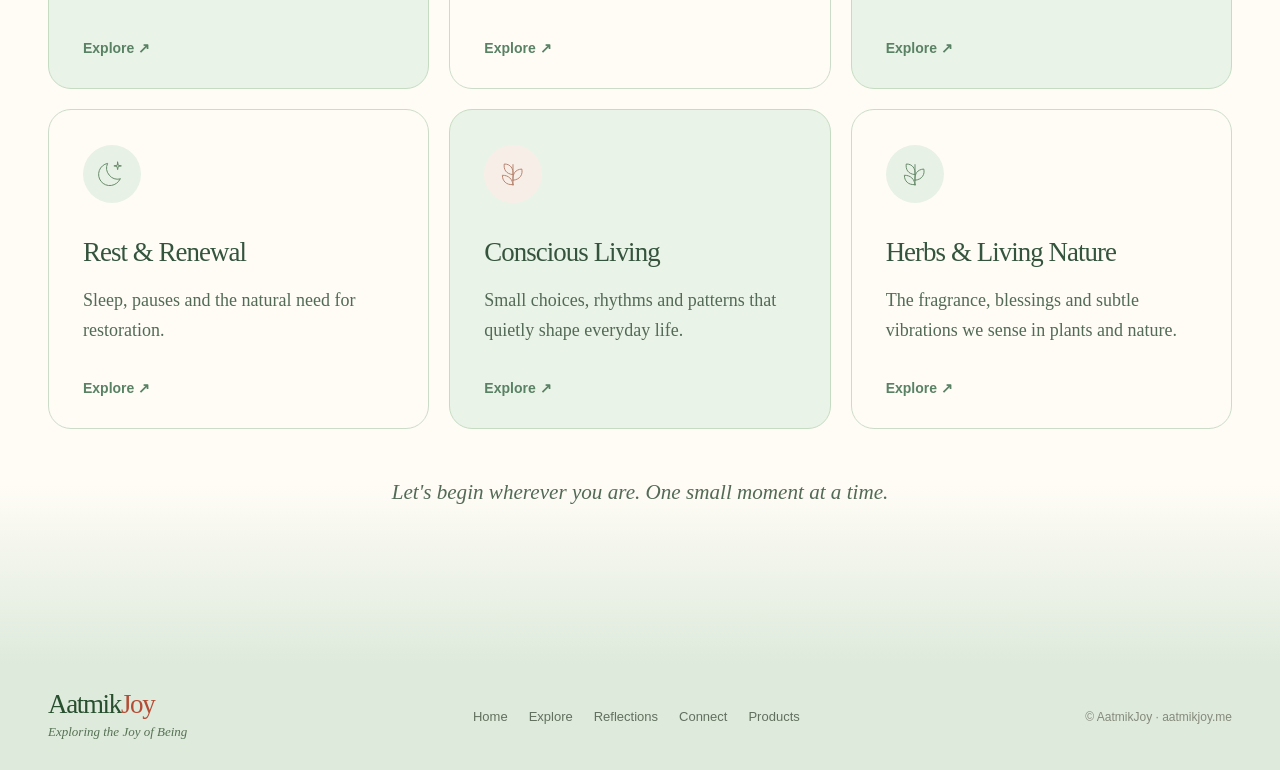
==== commit 4a9bcabe: "Refresh seamless hero-to-sage gradient in preview" ====
--- a/index.html
+++ b/index.html
@@ -1,7 +1,7 @@
 <!DOCTYPE html>
 
 <html lang="en"><head>
-<!-- Revision 3: original theme, spacious sections, gently softened imagery. --><meta charset="utf-8"/><meta content="width=device-width, initial-scale=1" name="viewport"/><meta content="#F1E6D8" name="theme-color"/><meta content="Aatmik Joy - Exploring the Joy of Being. Reflections and connections through Ayurveda, Yoga, nourishment, daily rhythm and inner inquiry." name="description"/><title>Aatmik Joy | Exploring the Joy of Being</title><link href="assets/images/aatmikjoy-symbol-bright.webp" rel="icon" type="image/webp"/><link href="assets/styles.css" rel="stylesheet"/><link href="assets/theme-warm.css" rel="stylesheet"/><link href="assets/today.css?v=studio-20261111-v1" rel="stylesheet"/><link href="assets/home-refresh.css" rel="stylesheet"/><link href="assets/editorial-v7.css?v=20261119-user-v7-hero-restore" rel="stylesheet"/>
+<!-- Revision 3: original theme, spacious sections, gently softened imagery. --><meta charset="utf-8"/><meta content="width=device-width, initial-scale=1" name="viewport"/><meta content="#F1E6D8" name="theme-color"/><meta content="Aatmik Joy - Exploring the Joy of Being. Reflections and connections through Ayurveda, Yoga, nourishment, daily rhythm and inner inquiry." name="description"/><title>Aatmik Joy | Exploring the Joy of Being</title><link href="assets/images/aatmikjoy-symbol-bright.webp" rel="icon" type="image/webp"/><link href="assets/styles.css" rel="stylesheet"/><link href="assets/theme-warm.css" rel="stylesheet"/><link href="assets/today.css?v=studio-20261111-v1" rel="stylesheet"/><link href="assets/home-refresh.css" rel="stylesheet"/><link href="assets/editorial-v7.css?v=20261119-seamless-hero-sage" rel="stylesheet"/>
 </head>
 <body><svg aria-hidden="true" class="svg-library" xmlns="http://www.w3.org/2000/svg"><defs><symbol id="i-sun" viewbox="0 0 48 48"><circle cx="24" cy="24" r="9"></circle><path d="M24 3v6m0 30v6M3 24h6m30 0h6M9 9l4 4m22 22 4 4M9 39l4-4m22-22 4-4"></path></symbol><symbol id="i-leaf" viewbox="0 0 48 48"><path d="M24 42V9m0 16c-12-1-15-9-14-17 10 0 15 7 14 17Zm0 9c12-1 16-10 14-18-10 1-15 7-14 18Zm0 7C13 42 7 35 7 26c10 0 16 6 17 15Z"></path></symbol><symbol id="i-yoga" viewbox="0 0 48 48"><circle cx="24" cy="12" r="4"></circle><path d="m18 23 6-7 6 7m-6-7v16m-6-9-5 9-7 4c-3 2-1 5 3 5h14m7-18 5 9 7 4c3 2 1 5-3 5H25m-11-7 10-2 10 2"></path></symbol><symbol id="i-food" viewbox="0 0 48 48"><path d="M5 24h38c-1 10-7 16-19 16S6 34 5 24Zm7 17h24M26 22c-2-11 4-18 16-19-1 10-6 16-16 19Zm2-3 9-10M9 17c4-3 10-4 15-3"></path></symbol><symbol id="i-heart" viewbox="0 0 48 48"><path d="M24 40 7 24C-5 11 13-2 24 12 35-2 53 11 41 24Z"></path></symbol><symbol id="i-lotus" viewbox="0 0 48 48"><path d="M24 34C12 25 14 14 24 4c10 10 12 21 0 30Zm0 0C10 33 4 22 5 13c12 2 19 9 19 21Zm0 0c14-1 20-12 19-21-12 2-19 9-19 21Zm0 0c-9 8-17 6-21 1 7-4 15-4 21-1Zm0 0c9 8 17 6 21 1-7-4-15-4-21-1Zm0 0v11"></path></symbol><symbol id="i-moon" viewbox="0 0 48 48"><path d="M37 32A18 18 0 0 1 17 7a18 18 0 1 0 20 25Z"></path><path d="m33 5 1 5 5 1-5 1-1 5-1-5-5-1 5-1Z"></path></symbol><symbol id="i-arrow" viewbox="0 0 48 48"><path d="M8 24h30M28 14l10 10-10 10"></path></symbol><symbol id="i-chevron" viewbox="0 0 48 48"><path d="m18 10 14 14-14 14"></path></symbol><symbol id="i-search" viewbox="0 0 48 48"><circle cx="21" cy="21" r="13"></circle><path d="m31 31 12 12"></path></symbol><symbol id="i-close" viewbox="0 0 48 48"><path d="m12 12 24 24M36 12 12 36"></path></symbol><symbol id="i-menu" viewbox="0 0 48 48"><path d="M7 13h34M7 24h34M7 35h34"></path></symbol><symbol id="i-check" viewbox="0 0 48 48"><path d="m10 25 9 9 20-20"></path></symbol><symbol id="i-user" viewbox="0 0 48 48"><circle cx="24" cy="14" r="8"></circle><path d="M7 43c0-12 6-19 17-19s17 7 17 19Z"></path></symbol><symbol id="i-form" viewbox="0 0 48 48"><path d="M11 4h20l8 8v32H11Zm19 0v10h9M18 22h14M18 29h14M18 36h9"></path></symbol><symbol id="i-mail" viewbox="0 0 48 48"><rect height="28" rx="4" width="38" x="5" y="10"></rect><path d="m6 13 18 14 18-14"></path></symbol><symbol id="i-lock" viewbox="0 0 48 48"><rect height="22" rx="4" width="28" x="10" y="21"></rect><path d="M16 21V13a8 8 0 0 1 16 0v8M24 30v6"></path></symbol><symbol id="i-book" viewbox="0 0 48 48"><path d="M24 12C17 6 9 6 4 8v30c8-2 14-1 20 4 6-5 12-6 20-4V8c-5-2-13-2-20 4Zm0 0v30"></path></symbol><symbol id="i-external" viewbox="0 0 48 48"><path d="M27 6h15v15M42 6 22 26M21 8H9v32h32V28"></path></symbol><symbol id="i-info" viewbox="0 0 48 48"><circle cx="24" cy="24" r="19"></circle><path d="M24 22v12M24 14v1"></path></symbol><symbol id="i-logout" viewbox="0 0 48 48"><path d="M20 7H8v34h12M17 24h26M33 14l10 10-10 10"></path></symbol></defs></svg><a class="skip-link" href="#main-content">Skip to content</a>
 <header class="site-header"><div class="header-inner wrap"><a aria-label="AatmikJoy, home" class="brand brand-exact" href="#/home"><img alt="AatmikJoy" height="171" src="assets/images/aatmikjoy-wordmark-waves.svg" width="530"/></a><nav aria-label="Main navigation" class="primary-nav" id="primary-nav">
--- a/assets/editorial-v7.css
+++ b/assets/editorial-v7.css
@@ -1115,14 +1115,17 @@
   right:0;
   top:auto;
   bottom:-1px;
-  height:clamp(125px,16vw,205px)!important;
+  height:clamp(245px,28vw,355px)!important;
   z-index:2;
   pointer-events:none;
-  background:linear-gradient(180deg,
+  background:linear-gradient(to bottom,
     rgba(54,91,67,0) 0%,
-    rgba(54,91,67,.28) 34%,
-    rgba(54,91,67,.77) 74%,
-    #365B43 100%)!important;
+    rgba(54,91,67,.18) 22%,
+    rgba(54,91,67,.41) 42%,
+    rgba(54,91,67,.52) 57%,
+    rgba(111,149,116,.74) 72%,
+    rgba(179,203,178,.91) 88%,
+    var(--aj-flow-sage) 100%)!important;
 }
 /* Keep the current preview's lettering and spacing unchanged. */
 #page-home .home-v8-hero .aj-centered-hero h1,
@@ -1142,6 +1145,6 @@
       transparent 100%)!important;
   }
   #page-home .home-v8-hero::after {
-    height:140px!important;
-  }
-}
+    height:clamp(190px,48vw,250px)!important;
+  }
+}
